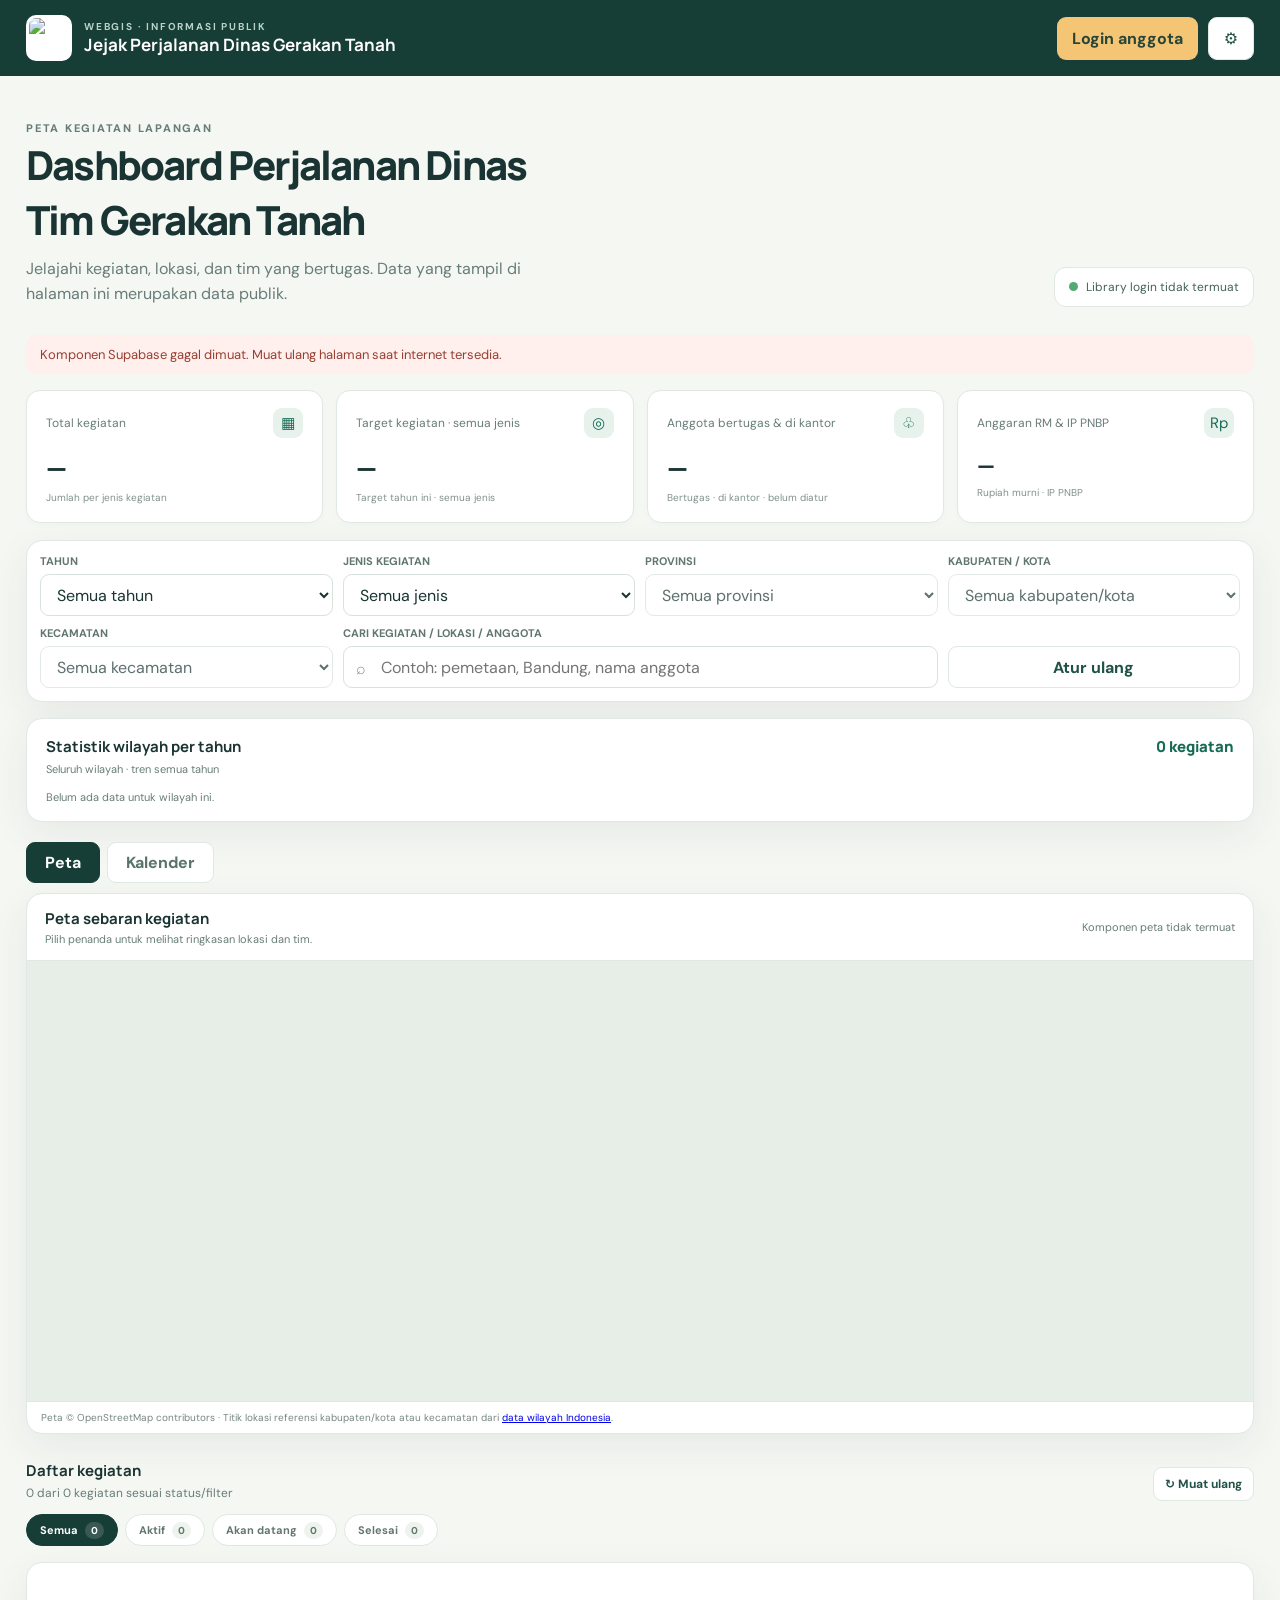
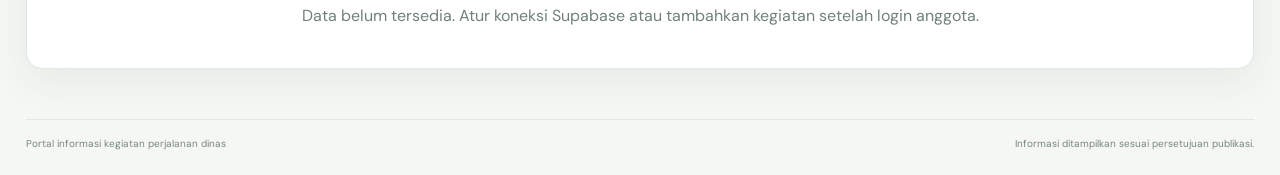
==== index.html @ d6927b09 "Add files via upload" ====
<!doctype html>
<html lang="id">
<head>
<meta charset="utf-8"><meta name="viewport" content="width=device-width,initial-scale=1">
<meta name="description" content="WebGIS publik kegiatan perjalanan dinas.">
<title>Jejak Perjalanan Dinas</title>
<link rel="preconnect" href="https://fonts.googleapis.com"><link rel="preconnect" href="https://fonts.gstatic.com" crossorigin>
<link href="https://fonts.googleapis.com/css2?family=DM+Sans:wght@400;500;600;700&family=Manrope:wght@500;600;700;800&display=swap" rel="stylesheet">
<link rel="stylesheet" href="https://unpkg.com/leaflet@1.9.4/dist/leaflet.css" integrity="sha256-p4NxAoJBhIIN+hmNHrzRCf9tD/miZyoHS5obTRR9BMY=" crossorigin="">
<style>
:root{--ink:#193432;--muted:#687d79;--green:#176b55;--green2:#e7f2ec;--line:#dfe8e2;--paper:#f5f7f3;--white:#fff;--gold:#e6ad54;--shadow:0 12px 38px #1b3b2d12;font-family:"DM Sans",system-ui,sans-serif;color:var(--ink);background:var(--paper)}*{box-sizing:border-box}body{margin:0}button,input,select,textarea{font:inherit}button{cursor:pointer}.wrap{max-width:1280px;margin:auto;padding:0 26px}.top{background:#173d37;color:#fff}.nav{height:76px;display:flex;align-items:center;justify-content:space-between}.brand{display:flex;align-items:center;gap:12px}.brand-mark{height:42px;width:42px;border-radius:13px;background:#d9eddf;display:grid;place-items:center;color:#176b55;font-size:22px}.brand small{display:block;color:#b9d4c6;font-size:10px;letter-spacing:.18em;font-weight:700}.brand strong{font:700 17px Manrope,sans-serif}.nav-actions{display:flex;gap:10px}.btn{border:0;border-radius:9px;padding:10px 15px;font-weight:700;transition:.15s}.btn:focus-visible,input:focus-visible,select:focus-visible,textarea:focus-visible{outline:3px solid #83c9a4;outline-offset:2px}.btn-main{background:var(--green);color:#fff}.btn-main:hover{background:#105740}.nav .btn-main{background:#f4c574;color:#284538}.btn-light{background:#fff;color:#205246;border:1px solid var(--line)}.btn-small{font-size:12px;padding:8px 11px}.hero{padding:34px 0 28px;display:flex;align-items:end;justify-content:space-between;gap:25px}.kicker{color:#278061;font-size:11px;letter-spacing:.16em;font-weight:800;text-transform:uppercase;margin:0 0 9px}.hero h1{font:800 clamp(26px,4vw,40px) Manrope,sans-serif;letter-spacing:-.045em;margin:0}.hero p{color:var(--muted);margin:10px 0 0;max-width:560px;line-height:1.55}.hero-badge{background:#fff;border:1px solid var(--line);border-radius:12px;padding:11px 14px;display:flex;align-items:center;gap:8px;color:#44625a;font-size:12px;white-space:nowrap}.dot{height:9px;width:9px;border-radius:50%;background:#53aa75}.status{padding:11px 14px;background:#eaf3ed;border-radius:9px;color:#395f50;font-size:13px;margin:0 0 16px;display:none}.status.show{display:block}.status.error{background:#fff0ed;color:#983e32}.stats{display:grid;grid-template-columns:repeat(4,1fr);gap:13px;margin-bottom:17px}.stat{background:var(--white);border:1px solid var(--line);border-radius:14px;padding:17px 19px;box-shadow:0 2px 7px #183a2a05}.stat-head{display:flex;align-items:center;justify-content:space-between;color:var(--muted);font-size:12px}.stat-icon{height:30px;width:30px;border-radius:9px;background:var(--green2);display:grid;place-items:center;color:var(--green);font-size:15px}.stat strong{display:block;font:800 27px Manrope,sans-serif;margin-top:11px;letter-spacing:-.04em}.stat .sub{display:block;color:#81918b;font-size:10px;line-height:1.45;margin-top:5px}.stat-budget strong{font-size:clamp(17px,1.8vw,25px);white-space:nowrap}.stat:first-child .sub{max-height:48px;overflow:auto}.panel{background:#fff;border:1px solid var(--line);border-radius:16px;box-shadow:var(--shadow)}.filters{padding:13px;display:grid;grid-template-columns:repeat(4,minmax(0,1fr));gap:10px;align-items:end;margin-bottom:16px}.filters .searchfield{grid-column:span 2}.region-stats{padding:17px 19px;margin:0 0 16px}.region-stats-head{display:flex;justify-content:space-between;align-items:start;gap:12px}.region-stats h2{font:700 15px Manrope,sans-serif;margin:0}.region-stats-head p{font-size:11px;color:var(--muted);margin:5px 0 0}.region-total{font:800 15px Manrope;color:var(--green);white-space:nowrap}.hero-badge .btn{padding:6px 9px;font-size:10px}.target-modal-box{width:min(980px,100%)}.target-grid-head,.target-row{display:grid;grid-template-columns:1.4fr .7fr 1.2fr 1.2fr;gap:9px;align-items:center}.view-tabs{display:flex;gap:7px;margin:20px 0 10px}.view-tab{border:1px solid var(--line);border-radius:9px;background:#fff;color:#58736a;padding:9px 18px;font-weight:700}.view-tab.active{background:#173d37;color:#fff;border-color:#173d37}.calendar-panel{padding:20px;margin-top:0}.calendar-head{display:flex;justify-content:space-between;align-items:center;gap:16px;margin-bottom:16px}.calendar-head h2{margin:0;font:700 20px Manrope,sans-serif}.calendar-head p{margin:5px 0 0;color:var(--muted);font-size:12px}.calendar-controls{display:flex;align-items:center;gap:8px}.calendar-controls strong{min-width:145px;text-align:center;text-transform:capitalize}.calendar-weekdays,.calendar-grid{display:grid;grid-template-columns:repeat(7,minmax(0,1fr))}.calendar-weekdays span{text-align:center;padding:10px 4px;color:var(--muted);font-size:11px;font-weight:800}.calendar-day{min-height:115px;border:1px solid var(--line);padding:7px;background:#fff;overflow:hidden}.calendar-day.outside{background:#f7f9f7;color:#aab5af}.calendar-day.today{box-shadow:inset 0 0 0 2px #77b690}.calendar-day.selected{background:#edf6ef}.calendar-day-button{display:block;border:0;background:transparent;color:inherit;padding:2px 4px;margin:0 0 4px;font-weight:800}.calendar-event{display:block;width:100%;overflow:hidden;text-overflow:ellipsis;white-space:nowrap;border:0;border-radius:5px;text-align:left;padding:4px 6px;margin:3px 0;background:#e8f2eb;color:#205e48;font-size:10px}.calendar-event:hover{background:#d4e8db}.calendar-more{font-size:10px;color:var(--muted);padding:2px 4px}.calendar-day-details{border-top:1px solid var(--line);margin-top:18px;padding-top:14px}.calendar-day-details h3{margin:0 0 10px;font-size:15px}.calendar-detail-item{display:grid;grid-template-columns:1fr auto;gap:6px 15px;padding:11px 0;border-bottom:1px solid var(--line)}.calendar-detail-item p{grid-column:1/-1;margin:0;color:var(--muted);font-size:12px}.calendar-detail-item button{justify-self:start}.calendar-empty{color:var(--muted);font-size:13px}@media(max-width:650px){.avatar-gallery{grid-template-columns:repeat(2,minmax(0,1fr))}.calendar-head{align-items:flex-start;flex-direction:column}.calendar-controls{width:100%;justify-content:space-between;gap:5px}.calendar-controls strong{min-width:0}.calendar-day{min-height:82px;padding:4px}.calendar-event{font-size:9px;padding:3px}.calendar-weekdays span{font-size:10px}.calendar-detail-item{grid-template-columns:1fr}.calendar-detail-item button{grid-column:1}}.welcome-avatar{width:34px;height:34px;display:inline-flex;align-items:center;justify-content:center;border-radius:50%;overflow:hidden;background:#e2efe6;flex:0 0 auto}.welcome-avatar svg{width:100%;height:100%}.avatar-gallery{display:grid;grid-template-columns:repeat(3,minmax(0,1fr));gap:10px;margin-top:8px}.avatar-option{display:flex;align-items:center;gap:9px;text-align:left;padding:8px;border:1px solid var(--line);border-radius:13px;background:#fff;color:var(--ink);font-weight:700;font-size:12px}.avatar-option-art{width:48px;height:48px;display:block;overflow:hidden;border-radius:50%;flex:0 0 auto}.avatar-option-art svg{width:100%;height:100%;display:block}.avatar-option.selected{border:2px solid var(--green);background:var(--green2);box-shadow:0 0 0 2px #176b5520}.avatar{overflow:hidden}.avatar svg{width:100%;height:100%;display:block}.assignment-order-list{display:grid;gap:7px}.assignment-order-row{display:grid;grid-template-columns:1fr 100px;align-items:center;gap:10px;padding:8px 10px;border:1px solid var(--line);border-radius:9px;font-size:13px}.assignment-order-row b{color:var(--green)}.target-grid-head{display:grid;grid-column:1/-1;font-size:10px;color:var(--muted);font-weight:800}.target-type-rows{grid-column:1/-1;display:grid;gap:8px}.target-row strong{font-size:11px}.target-row input{min-width:0}.target-row .input{padding:8px}.target-row{display:grid;padding:7px 0;border-bottom:1px solid #edf1ed}.year-chart{display:grid;grid-template-columns:repeat(auto-fit,minmax(145px,1fr));gap:9px;margin-top:14px}.year-item{border:1px solid var(--line);border-radius:10px;padding:10px}.year-item-top{display:flex;justify-content:space-between;font-size:11px}.year-bar{height:6px;border-radius:9px;background:#e8eee9;margin-top:8px;overflow:hidden}.year-bar span{display:block;height:100%;background:var(--green);border-radius:9px}.muted{color:var(--muted);font-size:11px}.field{display:grid;gap:6px}.field label,.form label{font-size:11px;color:#627670;font-weight:700}.control{height:42px;width:100%;border:1px solid #d8e2dc;border-radius:9px;background:white;padding:0 12px;color:var(--ink)}.searchwrap{position:relative}.searchwrap input{padding-left:37px}.searchicon{position:absolute;left:13px;top:12px;color:#81928c}.reset{height:42px}.map-panel{overflow:hidden}.map-head{padding:14px 18px;display:flex;align-items:center;justify-content:space-between;gap:10px;border-bottom:1px solid var(--line)}.map-head h2,.list-head h2{font:700 15px Manrope,sans-serif;margin:0}.map-head p{color:var(--muted);font-size:11px;margin:3px 0 0}.map-key{font-size:11px;color:var(--muted)}#map{height:440px;background:#e7eee8}.map-foot{padding:9px 14px;color:#778781;font-size:10px;border-top:1px solid var(--line)}.content{padding:26px 0 50px}.list-head{display:flex;align-items:end;justify-content:space-between;gap:10px;margin-bottom:13px}.list-head p{margin:4px 0 0;color:var(--muted);font-size:12px}.cards{display:grid;grid-template-columns:repeat(3,1fr);gap:13px}.card{padding:17px;border:1px solid var(--line);border-radius:14px;background:#fff;transition:box-shadow .15s,transform .15s}.card:hover{box-shadow:var(--shadow);transform:translateY(-2px)}.card-top{display:flex;align-items:center;justify-content:space-between;gap:10px}.badge{background:#e7f2ec;color:#21664e;border-radius:99px;padding:5px 9px;font-size:10px;font-weight:800}.date{font-size:10px;color:#778781}.card h3{font:700 16px Manrope,sans-serif;margin:12px 0 5px}.loc{color:#536b64;font-size:12px}.summary{font-size:12px;line-height:1.55;color:#687b76;margin:11px 0 14px;display:-webkit-box;-webkit-line-clamp:3;-webkit-box-orient:vertical;overflow:hidden}.team{border-top:1px solid #edf1ed;padding-top:11px;display:flex;gap:9px;align-items:start}.avatars{display:flex;padding-left:3px}.avatar{height:32px;width:32px;border-radius:50%;display:grid;place-items:center;background:#dcece2;color:#27664f;font-size:15px;font-weight:800;border:2px solid white;margin-left:-4px}.team-copy{font-size:10px;color:#687c76;line-height:1.5}.team-copy strong{display:block;color:#35574b;font-size:10px;margin-bottom:1px}.card-actions{display:flex;gap:7px;margin-top:12px}.link-btn{border:0;background:transparent;color:var(--green);padding:4px 0;font-size:11px;font-weight:800}.link-btn.danger{color:#a1463a}.empty{grid-column:1/-1;text-align:center;padding:42px;color:#71817a}.loading{color:#71817a;padding:28px}.footer{border-top:1px solid var(--line);color:#788781;font-size:10px;padding:17px 0 25px;display:flex;justify-content:space-between;gap:15px}.modal-backdrop{position:fixed;inset:0;background:#10272288;z-index:2000;display:none;align-items:center;justify-content:center;padding:18px}.modal-backdrop.open{display:flex}.modal{background:#fff;width:min(680px,100%);max-height:92vh;overflow:auto;border-radius:16px;padding:22px;box-shadow:0 25px 90px #00150e55}.modal-head{display:flex;justify-content:space-between;align-items:start;gap:12px;margin-bottom:17px}.modal h2{font:800 21px Manrope;margin:0}.modal p{color:var(--muted);font-size:12px;line-height:1.5}.xbtn{border:0;background:#eff4ef;border-radius:8px;height:34px;width:34px;font-size:18px;color:#466157}.form{display:grid;grid-template-columns:1fr 1fr;gap:12px}.form label{display:grid;gap:6px}.form .wide{grid-column:1/-1}.input{width:100%;padding:10px 11px;border:1px solid #d8e2dc;border-radius:8px;background:#fff;color:var(--ink)}textarea.input{resize:vertical}.form-actions{grid-column:1/-1;display:flex;gap:9px;justify-content:flex-end;padding-top:5px}.config-note{padding:11px 12px;background:#f3f7f2;border-radius:9px;color:#536d63;font-size:11px;line-height:1.5}.config-note strong{color:#224b3e}.auth-box{background:#f4f8f4;border:1px solid var(--line);border-radius:12px;padding:14px;margin-top:13px}.auth-box h3{font:700 14px Manrope;margin:0 0 11px}.hidden{display:none!important}.toast{position:fixed;right:20px;bottom:20px;z-index:3000;background:#173d37;color:#fff;padding:13px 16px;border-radius:10px;box-shadow:var(--shadow);font-size:12px;max-width:min(380px,calc(100vw - 40px));display:none}.toast.show{display:block}.leaflet-popup-content{font-family:"DM Sans",sans-serif;line-height:1.45}.leaflet-container a{color:#176b55}
.brand-logo{height:46px;width:46px;border-radius:10px;background:#fff;object-fit:contain;padding:3px}.welcome-area{font-size:12px;color:#e2eee7}.welcome-area strong{color:#fff}.auth-tabs{display:flex;gap:4px;background:#eff4ef;padding:4px;border-radius:10px;margin-top:15px}.auth-tab{flex:1;border:0;border-radius:7px;padding:9px;background:transparent;color:#667b73;font-weight:700}.auth-tab.active{background:#fff;color:#176b55;box-shadow:0 1px 5px #1b3b2d18}.phase-tabs{display:flex;gap:7px;overflow:auto;margin:0 0 14px;padding-bottom:2px}.phase-tab{white-space:nowrap;border:1px solid var(--line);border-radius:99px;background:#fff;color:#63766f;padding:8px 13px;font-size:11px;font-weight:700}.phase-tab span{margin-left:4px;background:#eef3ee;border-radius:99px;padding:2px 6px;font-size:10px}.phase-tab.active{background:#173d37;color:#fff;border-color:#173d37}.phase-tab.active span{background:#ffffff25;color:#fff}.phase-badge{display:inline-block;border-radius:99px;padding:4px 8px;font-size:9px;font-weight:800}.phase-active{background:#e4f3e8;color:#226a45}.phase-upcoming{background:#fff3d8;color:#90641a}.phase-completed{background:#edf0ef;color:#66716c}@media(max-width:850px){.stats{grid-template-columns:repeat(2,1fr)}.cards{grid-template-columns:repeat(2,1fr)}.filters{grid-template-columns:repeat(2,minmax(0,1fr))}.filters .searchfield{grid-column:1/-1}.filters .reset{grid-column:1/-1}.hero{align-items:start;flex-direction:column}.hero-badge{display:flex;white-space:normal}}
.view-tabs{display:flex;gap:7px;margin:20px 0 10px}.view-tab{border:1px solid var(--line);border-radius:9px;background:#fff;color:#58736a;padding:9px 18px;font-weight:700}.view-tab.active{background:#173d37;color:#fff;border-color:#173d37}.calendar-panel{padding:20px;margin-top:0}.calendar-head{display:flex;justify-content:space-between;align-items:center;gap:16px;margin-bottom:16px}.calendar-head h2{margin:0;font:700 20px Manrope,sans-serif}.calendar-head p{margin:5px 0 0;color:var(--muted);font-size:12px}.calendar-controls{display:flex;align-items:center;gap:8px}.calendar-controls strong{min-width:145px;text-align:center;text-transform:capitalize}.calendar-weekdays,.calendar-grid{display:grid;grid-template-columns:repeat(7,minmax(0,1fr))}.calendar-weekdays span{text-align:center;padding:10px 4px;color:var(--muted);font-size:11px;font-weight:800}.calendar-day{min-height:115px;border:1px solid var(--line);padding:7px;background:#fff;overflow:hidden}.calendar-day.outside{background:#f7f9f7;color:#aab5af}.calendar-day.today{box-shadow:inset 0 0 0 2px #77b690}.calendar-day.selected{background:#edf6ef}.calendar-day-button{display:block;border:0;background:transparent;color:inherit;padding:2px 4px;margin:0 0 4px;font-weight:800}.calendar-event{display:block;width:100%;overflow:hidden;text-overflow:ellipsis;white-space:nowrap;border:0;border-radius:5px;text-align:left;padding:4px 6px;margin:3px 0;background:#e8f2eb;color:#205e48;font-size:10px}.calendar-event:hover{background:#d4e8db}.calendar-more{font-size:10px;color:var(--muted);padding:2px 4px}.calendar-day-details{border-top:1px solid var(--line);margin-top:18px;padding-top:14px}.calendar-day-details h3{margin:0 0 10px;font-size:15px}.calendar-detail-item{display:grid;grid-template-columns:1fr auto;gap:6px 15px;padding:11px 0;border-bottom:1px solid var(--line)}.calendar-detail-item p{grid-column:1/-1;margin:0;color:var(--muted);font-size:12px}.calendar-detail-item button{justify-self:start}.calendar-empty{color:var(--muted);font-size:13px}@media(max-width:650px){.avatar-gallery{grid-template-columns:repeat(2,minmax(0,1fr))}.calendar-head{align-items:flex-start;flex-direction:column}.calendar-controls{width:100%;justify-content:space-between;gap:5px}.calendar-controls strong{min-width:0}.calendar-day{min-height:82px;padding:4px}.calendar-event{font-size:9px;padding:3px}.calendar-weekdays span{font-size:10px}.calendar-detail-item{grid-template-columns:1fr}.calendar-detail-item button{grid-column:1}}.welcome-avatar{width:34px;height:34px;display:inline-flex;align-items:center;justify-content:center;border-radius:50%;overflow:hidden;background:#e2efe6;flex:0 0 auto}.welcome-avatar svg{width:100%;height:100%}.avatar-gallery{display:grid;grid-template-columns:repeat(3,minmax(0,1fr));gap:10px;margin-top:8px}.avatar-option{display:flex;align-items:center;gap:9px;text-align:left;padding:8px;border:1px solid var(--line);border-radius:13px;background:#fff;color:var(--ink);font-weight:700;font-size:12px}.avatar-option-art{width:48px;height:48px;display:block;overflow:hidden;border-radius:50%;flex:0 0 auto}.avatar-option-art svg{width:100%;height:100%;display:block}.avatar-option.selected{border:2px solid var(--green);background:var(--green2);box-shadow:0 0 0 2px #176b5520}.avatar{overflow:hidden}.avatar svg{width:100%;height:100%;display:block}.assignment-order-list{display:grid;gap:7px}.assignment-order-row{display:grid;grid-template-columns:1fr 100px;align-items:center;gap:10px;padding:8px 10px;border:1px solid var(--line);border-radius:9px;font-size:13px}.assignment-order-row b{color:var(--green)}@media(max-width:560px){.target-grid-head,.target-row{grid-template-columns:1.1fr .7fr 1fr 1fr;gap:5px}.view-tabs{display:flex;gap:7px;margin:20px 0 10px}.view-tab{border:1px solid var(--line);border-radius:9px;background:#fff;color:#58736a;padding:9px 18px;font-weight:700}.view-tab.active{background:#173d37;color:#fff;border-color:#173d37}.calendar-panel{padding:20px;margin-top:0}.calendar-head{display:flex;justify-content:space-between;align-items:center;gap:16px;margin-bottom:16px}.calendar-head h2{margin:0;font:700 20px Manrope,sans-serif}.calendar-head p{margin:5px 0 0;color:var(--muted);font-size:12px}.calendar-controls{display:flex;align-items:center;gap:8px}.calendar-controls strong{min-width:145px;text-align:center;text-transform:capitalize}.calendar-weekdays,.calendar-grid{display:grid;grid-template-columns:repeat(7,minmax(0,1fr))}.calendar-weekdays span{text-align:center;padding:10px 4px;color:var(--muted);font-size:11px;font-weight:800}.calendar-day{min-height:115px;border:1px solid var(--line);padding:7px;background:#fff;overflow:hidden}.calendar-day.outside{background:#f7f9f7;color:#aab5af}.calendar-day.today{box-shadow:inset 0 0 0 2px #77b690}.calendar-day.selected{background:#edf6ef}.calendar-day-button{display:block;border:0;background:transparent;color:inherit;padding:2px 4px;margin:0 0 4px;font-weight:800}.calendar-event{display:block;width:100%;overflow:hidden;text-overflow:ellipsis;white-space:nowrap;border:0;border-radius:5px;text-align:left;padding:4px 6px;margin:3px 0;background:#e8f2eb;color:#205e48;font-size:10px}.calendar-event:hover{background:#d4e8db}.calendar-more{font-size:10px;color:var(--muted);padding:2px 4px}.calendar-day-details{border-top:1px solid var(--line);margin-top:18px;padding-top:14px}.calendar-day-details h3{margin:0 0 10px;font-size:15px}.calendar-detail-item{display:grid;grid-template-columns:1fr auto;gap:6px 15px;padding:11px 0;border-bottom:1px solid var(--line)}.calendar-detail-item p{grid-column:1/-1;margin:0;color:var(--muted);font-size:12px}.calendar-detail-item button{justify-self:start}.calendar-empty{color:var(--muted);font-size:13px}@media(max-width:650px){.avatar-gallery{grid-template-columns:repeat(2,minmax(0,1fr))}.calendar-head{align-items:flex-start;flex-direction:column}.calendar-controls{width:100%;justify-content:space-between;gap:5px}.calendar-controls strong{min-width:0}.calendar-day{min-height:82px;padding:4px}.calendar-event{font-size:9px;padding:3px}.calendar-weekdays span{font-size:10px}.calendar-detail-item{grid-template-columns:1fr}.calendar-detail-item button{grid-column:1}}.welcome-avatar{width:34px;height:34px;display:inline-flex;align-items:center;justify-content:center;border-radius:50%;overflow:hidden;background:#e2efe6;flex:0 0 auto}.welcome-avatar svg{width:100%;height:100%}.avatar-gallery{display:grid;grid-template-columns:repeat(3,minmax(0,1fr));gap:10px;margin-top:8px}.avatar-option{display:flex;align-items:center;gap:9px;text-align:left;padding:8px;border:1px solid var(--line);border-radius:13px;background:#fff;color:var(--ink);font-weight:700;font-size:12px}.avatar-option-art{width:48px;height:48px;display:block;overflow:hidden;border-radius:50%;flex:0 0 auto}.avatar-option-art svg{width:100%;height:100%;display:block}.avatar-option.selected{border:2px solid var(--green);background:var(--green2);box-shadow:0 0 0 2px #176b5520}.avatar{overflow:hidden}.avatar svg{width:100%;height:100%;display:block}.assignment-order-list{display:grid;gap:7px}.assignment-order-row{display:grid;grid-template-columns:1fr 100px;align-items:center;gap:10px;padding:8px 10px;border:1px solid var(--line);border-radius:9px;font-size:13px}.assignment-order-row b{color:var(--green)}.target-grid-head{font-size:8px}.target-row strong{font-size:9px}.target-row .input{font-size:10px;padding:7px 5px}.nav{min-height:66px;height:auto;flex-wrap:wrap;padding:10px 0;gap:8px}.nav-actions{flex-wrap:wrap;align-items:center}.welcome-area{display:inline-block!important}.wrap{padding:0 15px}.nav{height:66px}.brand strong{font-size:14px}.brand-mark{height:36px;width:36px}.nav .btn{padding:9px 11px;font-size:11px}.hero{padding:26px 0 20px}.stats{gap:8px}.stat{padding:13px}.stat strong{font-size:23px}.filters{gap:8px;padding:10px}.control{font-size:12px}.map-head{align-items:start}.map-head .map-key{display:none}#map{height:360px}.cards{grid-template-columns:1fr}.content{padding-top:22px}.form{grid-template-columns:1fr}.form .wide{grid-column:auto}.form-actions{grid-column:auto}.footer{display:block;line-height:1.7}}
</style>
</head>
<body>
<header class="top"><div class="wrap nav"><div class="brand"><img class="brand-logo" src="https://esdm.go.id/themes/v2/img/logo-esdm.jpg?v=3" alt="Logo Kementerian ESDM"><div><small>WEBGIS · INFORMASI PUBLIK</small><strong>Jejak Perjalanan Dinas Gerakan Tanah</strong></div></div><div class="nav-actions"><span id="welcome-area" class="welcome-area hidden"><span id="welcome-avatar" class="welcome-avatar">🧭</span>Selamat datang, <strong id="welcome-name"></strong></span><button id="profile-top" class="btn btn-light btn-small hidden" type="button">Profil saya</button><button class="btn btn-main" id="login-toggle">Login anggota</button><button class="btn btn-light hidden" id="logout-top">Keluar</button><button class="btn btn-light" id="settings-toggle" aria-label="Pengaturan Supabase" title="Pengaturan Supabase">⚙</button></div></div></header>
<main class="wrap">
<section class="hero"><div><p class="kicker">PETA KEGIATAN LAPANGAN</p><h1>Dashboard Perjalanan Dinas<br>Tim Gerakan Tanah</h1><p>Jelajahi kegiatan, lokasi, dan tim yang bertugas. Data yang tampil di halaman ini merupakan data publik.</p></div><div class="hero-badge"><span class="dot"></span><span id="connection-label">Menghubungkan ke Supabase</span></div></section>
<div id="status" class="status" role="status"></div>
<section class="stats" aria-label="Ringkasan statistik">
<article class="stat"><div class="stat-head"><span>Total kegiatan</span><span class="stat-icon">▦</span></div><strong id="stat-total">—</strong><span class="sub" id="stat-total-sub">Jumlah per jenis kegiatan</span></article>
<article class="stat"><div class="stat-head"><span>Target kegiatan · semua jenis</span><span class="stat-icon">◎</span></div><strong id="stat-target">—</strong><span class="sub" id="stat-target-sub">Target tahun ini · semua jenis</span></article>
<article class="stat"><div class="stat-head"><span>Anggota bertugas &amp; di kantor</span><span class="stat-icon">♧</span></div><strong id="stat-members">—</strong><span class="sub" id="stat-members-sub">Bertugas · di kantor · belum diatur</span></article>
<article class="stat stat-budget"><div class="stat-head"><span>Anggaran RM &amp; IP PNBP</span><span class="stat-icon">Rp</span></div><strong id="stat-budget-total">—</strong><span class="sub" id="stat-budget-sub">Rupiah murni · IP PNBP</span></article>
</section>
<section class="panel filters" aria-label="Filter kegiatan">
<div class="field"><label for="filter-year">TAHUN</label><select id="filter-year" class="control"><option value="">Semua tahun</option></select></div>
<div class="field"><label for="filter-type">JENIS KEGIATAN</label><select id="filter-type" class="control"><option value="">Semua jenis</option><option value="pemetaan">Pemetaan</option><option value="tanggap_darurat">Tanggap Darurat</option><option value="pasca_bencana">Pasca Bencana</option><option value="lews">LEWS</option><option value="penyelidikan">Penyelidikan</option><option value="khusus">Khusus</option></select></div>
<div class="field"><label for="filter-province">PROVINSI</label><select id="filter-province" class="control"><option value="">Semua provinsi</option></select></div>
<div class="field"><label for="filter-regency">KABUPATEN / KOTA</label><select id="filter-regency" class="control" disabled><option value="">Semua kabupaten/kota</option></select></div>
<div class="field"><label for="filter-district">KECAMATAN</label><select id="filter-district" class="control" disabled><option value="">Semua kecamatan</option></select></div>
<div class="field searchfield"><label for="filter-search">CARI KEGIATAN / LOKASI / ANGGOTA</label><div class="searchwrap"><span class="searchicon">⌕</span><input id="filter-search" class="control" type="search" placeholder="Contoh: pemetaan, Bandung, nama anggota"></div></div>
<button id="reset-filters" class="btn btn-light reset">Atur ulang</button>
</section>
<section class="panel region-stats"><div class="region-stats-head"><div><h2>Statistik wilayah per tahun</h2><p id="region-stat-title">Seluruh wilayah · semua tahun</p></div><span id="region-stat-total" class="region-total">0 kegiatan</span></div><div id="region-year-chart" class="year-chart"><span class="muted">Pilih wilayah untuk melihat tren tahunan.</span></div></section>
<div class="view-tabs" role="tablist" aria-label="Tampilan kegiatan"><button type="button" class="view-tab active" id="view-map-tab" role="tab" aria-selected="true">Peta</button><button type="button" class="view-tab" id="view-calendar-tab" role="tab" aria-selected="false">Kalender</button></div><section class="panel map-panel" id="map-panel"><div class="map-head"><div><h2>Peta sebaran kegiatan</h2><p>Pilih penanda untuk melihat ringkasan lokasi dan tim.</p></div><span id="map-count" class="map-key">Menunggu data</span></div><div id="map" aria-label="Peta interaktif kegiatan perjalanan dinas"></div><div class="map-foot">Peta © OpenStreetMap contributors · Titik lokasi referensi kabupaten/kota atau kecamatan dari <a href="https://github.com/emsifa/api-wilayah-indonesia" target="_blank" rel="noreferrer">data wilayah Indonesia</a>.</div></section><section class="panel calendar-panel hidden" id="calendar-panel" aria-label="Kalender kegiatan"><div class="calendar-head"><div><h2>Kalender perjalanan dinas</h2><p>Kegiatan ditampilkan pada setiap tanggal dalam rentang perjalanannya.</p></div><div class="calendar-controls"><button class="btn btn-light btn-small" id="calendar-prev" type="button" aria-label="Bulan sebelumnya">‹</button><strong id="calendar-month-title"></strong><button class="btn btn-light btn-small" id="calendar-next" type="button" aria-label="Bulan berikutnya">›</button><button class="btn btn-light btn-small" id="calendar-today" type="button">Hari ini</button></div></div><div class="calendar-weekdays"><span>Sen</span><span>Sel</span><span>Rab</span><span>Kam</span><span>Jum</span><span>Sab</span><span>Min</span></div><div id="calendar-grid" class="calendar-grid"></div><div id="calendar-day-details" class="calendar-day-details"><p class="muted">Pilih tanggal untuk melihat kegiatan.</p></div></section>
<section class="content"><div class="list-head"><div><h2>Daftar kegiatan</h2><p id="list-summary">Memuat rekapan kegiatan…</p></div><div class="nav-actions"><div id="member-actions" class="hidden"><button id="target-top" class="btn btn-light btn-small" type="button">Atur target &amp; anggaran</button><button id="new-activity-top" class="btn btn-main btn-small" type="button">＋ Tambah kegiatan</button></div><button id="refresh" class="btn btn-light btn-small">↻ Muat ulang</button></div></div><div class="phase-tabs" role="tablist" aria-label="Status perjadin"><button class="phase-tab active" data-phase="all">Semua <span id="count-all">0</span></button><button class="phase-tab" data-phase="active">Aktif <span id="count-active">0</span></button><button class="phase-tab" data-phase="upcoming">Akan datang <span id="count-upcoming">0</span></button><button class="phase-tab" data-phase="completed">Selesai <span id="count-completed">0</span></button></div><div id="activity-list" class="cards"><div class="loading">Sedang memuat data dari Supabase…</div></div></section>
<footer class="footer"><span>Portal informasi kegiatan perjalanan dinas</span><span>Informasi ditampilkan sesuai persetujuan publikasi.</span></footer>
</main>
<div id="settings-modal" class="modal-backdrop" role="dialog" aria-modal="true" aria-labelledby="settings-title"><div class="modal"><div class="modal-head"><div><p class="kicker">KONEKSI DATA</p><h2 id="settings-title">Hubungkan Supabase</h2><p>Masukkan URL proyek dan publishable/anon key. Jangan pernah gunakan service_role atau secret key di browser.</p></div><button class="xbtn" data-close="settings-modal" aria-label="Tutup">×</button></div><div class="config-note"><strong>Key yang benar:</strong> publishable key (atau anon key proyek lama). Key ini memang terlihat di halaman publik; izin baca/tulis tetap ditentukan oleh kebijakan RLS di database.</div><form id="settings-form" class="form" style="margin-top:14px"><label class="wide">Project URL<input class="input" name="url" type="url" placeholder="https://abcdefgh.supabase.co" required></label><label class="wide">Publishable / anon key<textarea class="input" name="key" rows="3" placeholder="sb_publishable_… atau anon JWT" required></textarea></label><div class="form-actions"><button type="button" class="btn btn-light" id="clear-settings">Hapus pengaturan tersimpan</button><button class="btn btn-main">Simpan dan hubungkan</button></div></form></div></div>
<div id="login-modal" class="modal-backdrop" role="dialog" aria-modal="true" aria-labelledby="login-title"><div class="modal"><div class="modal-head"><div><p class="kicker">AREA ANGGOTA</p><h2 id="login-title">Login anggota tim</h2><p>Masuk dengan email dan kata sandi. Akun yang dibuat di sini langsung menjadi anggota aktif dan dapat mengelola kegiatan.</p></div><button class="xbtn" data-close="login-modal" aria-label="Tutup">×</button></div><div id="login-message" class="config-note">Hubungkan Supabase untuk mulai.</div><div id="login-form" style="margin-top:14px"><div class="auth-tabs" role="tablist"><button type="button" class="auth-tab active" data-auth-mode="login">Masuk</button><button type="button" class="auth-tab" data-auth-mode="signup">Buat akun</button></div><div class="form"><label id="display-name-wrap" class="wide">Nama anggota yang tampil di peta<input id="auth-display-name" class="input" type="text" maxlength="120" autocomplete="name" placeholder="Nama lengkap / nama tampilan" required></label><label class="wide">Email untuk login (bisa memakai Gmail)<input id="auth-email" class="input" type="email" autocomplete="username" placeholder="nama@email.com" required></label><label id="position-wrap" class="wide hidden">Posisi / Jabatan<input id="auth-position" class="input" type="text" maxlength="120" autocomplete="organization-title" placeholder="Contoh: Surveyor pemetaan" required></label><label id="phone-wrap" class="wide hidden">Nomor telepon (opsional)<input id="auth-phone" class="input" type="tel" maxlength="32" autocomplete="tel" inputmode="tel" placeholder="Contoh: 0812 3456 7890"></label><label id="google-email-wrap" class="wide hidden">Email Google / Gmail untuk kontak (opsional)<input id="auth-google-email" class="input" type="email" maxlength="254" autocomplete="email" placeholder="Isi jika berbeda dari email login"></label><label class="wide">Kata sandi<input id="auth-password" class="input" type="password" autocomplete="current-password" minlength="8" placeholder="Minimal 8 karakter" required></label><div class="form-actions"><button id="email-login" type="button" class="btn btn-main">Masuk</button><button id="email-signup" type="button" class="btn btn-main hidden">Buat akun</button></div></div><p id="signup-hint" style="font-size:11px;color:#75847e">Masuk dengan akun yang sudah terdaftar. Akun baru langsung menjadi anggota aktif.</p><button id="forgot-password" type="button" class="link-btn">Lupa kata sandi?</button></div></div></div>
<div id="activity-modal" class="modal-backdrop" role="dialog" aria-modal="true" aria-labelledby="activity-form-title"><div class="modal"><div class="modal-head"><div><p class="kicker">AREA ANGGOTA</p><h2>Formulir kegiatan</h2><p>Isi informasi kegiatan dan pilih anggota yang bertugas.</p></div><button class="xbtn" data-close="activity-modal" aria-label="Tutup">×</button></div><form id="activity-form" class="form auth-box hidden"><input name="id" type="hidden"><h3 class="wide" id="activity-form-title">Tambah kegiatan</h3><label>Judul kegiatan<input name="title" class="input" maxlength="160" required></label><label>Jenis<select name="activity_type" class="input" required><option value="pemetaan">Pemetaan</option><option value="tanggap_darurat">Tanggap Darurat</option><option value="pasca_bencana">Pasca Bencana</option><option value="lews">LEWS</option><option value="penyelidikan">Penyelidikan</option><option value="khusus">Khusus</option></select></label><label>Provinsi<select id="activity-province" class="input" required><option value="">Pilih provinsi</option></select></label><label>Kabupaten / kota<select id="activity-regency" class="input" required disabled><option value="">Pilih provinsi dahulu</option></select></label><label class="wide">Kecamatan (opsional)<select id="activity-district" class="input" disabled><option value="">Seluruh kabupaten/kota</option></select><small id="region-help">Pilih kecamatan bila diperlukan; pin peta mengikuti titik referensi wilayah terpilih.</small></label><label>Tanggal mulai<input name="start_date" class="input" type="date" required></label><label>Tanggal selesai<input name="end_date" class="input" type="date" required></label><label class="wide">Detail / ringkasan kegiatan (opsional)<textarea name="summary" class="input" rows="3" maxlength="2000" placeholder="Boleh dikosongkan"></textarea></label><label class="wide">Tautan lampiran (opsional)<input name="attachment_url" class="input" type="url" maxlength="2048" placeholder="https://..."><small>Gunakan tautan yang memang boleh dilihat publik. Jangan menautkan dokumen internal atau data pribadi.</small></label><label class="wide">Anggota tim<select id="member-select" name="member_ids" class="input" multiple size="5"></select><small>Pilih satu atau beberapa nama. Tekan Ctrl (Windows) atau Command (Mac) saat memilih.</small></label><label class="wide">Ketua tim (Katim) — ditampilkan paling atas<select id="lead-member-select" class="input"><option value="">Belum ditentukan</option></select></label><div class="wide"><strong>Urutan anggota lainnya</strong><small style="display:block;margin:5px 0 8px">Pilih nomor urut untuk menentukan posisi anggota pada daftar publik. Katim selalu berada paling atas.</small><div id="assignment-order-list" class="assignment-order-list"><span class="muted">Pilih anggota tim untuk mengatur urutan.</span></div></div><div class="form-actions"><button class="btn btn-light" type="button" id="cancel-activity">Batal</button><button class="btn btn-main">Simpan kegiatan</button></div></form></div></div><div id="profile-modal" class="modal-backdrop" role="dialog" aria-modal="true" aria-labelledby="profile-title"><div class="modal"><div class="modal-head"><div><p class="kicker">AKUN ANGGOTA</p><h2 id="profile-title">Edit profil</h2><p>Nama dan jabatan muncul pada informasi publik; kontak dan status kantor disimpan privat. Status bertugas dihitung dari tanggal penugasan kegiatan.</p></div><button class="xbtn" data-close="profile-modal" aria-label="Tutup">×</button></div><form id="profile-form" class="form"><label class="wide">Email login<input name="login_email" class="input" type="email" maxlength="254" autocomplete="email" required><small>Perubahan email dapat memerlukan konfirmasi lewat email dari Supabase.</small></label><div class="wide"><span class="field-label">Pilih avatar</span><div id="avatar-choice-list" class="avatar-gallery" role="group" aria-label="Pilih ilustrasi avatar anggota"></div><input type="hidden" name="avatar_id" value="explorer"></div><label class="wide">Nama tampilan<input name="display_name" class="input" maxlength="120" required></label><label class="wide">Posisi / jabatan<input name="position" class="input" maxlength="120"></label><label>Nomor telepon<input name="phone" class="input" type="tel" maxlength="32"></label><label>Email kontak<input name="google_email" class="input" type="email" maxlength="254"></label><label class="wide">Status jika tidak sedang ada penugasan<select name="work_status" class="input"><option value="kantor">Sedang di kantor</option><option value="belum_diatur">Belum diatur</option></select><small>Status bertugas diambil otomatis dari kegiatan yang tanggalnya sedang berlangsung.</small></label><div class="form-actions"><button type="button" class="btn btn-light" data-close="profile-modal">Batal</button><button class="btn btn-main">Simpan profil</button></div></form></div></div><div id="target-modal" class="modal-backdrop" role="dialog" aria-modal="true" aria-labelledby="target-title"><div class="modal target-modal-box"><div class="modal-head"><div><p class="kicker">PERENCANAAN TAHUNAN</p><h2 id="target-title">Target &amp; anggaran per jenis</h2><p>Isi target jumlah kegiatan dan alokasi anggaran RM/IP PNBP untuk setiap jenis kegiatan.</p></div><button class="xbtn" data-close="target-modal" aria-label="Tutup">×</button></div><form id="target-form" class="form"><label class="wide">Tahun perencanaan<input name="year" class="input" type="number" min="2000" max="2200" required></label><div class="target-grid-head"><span>Jenis kegiatan</span><span>Target</span><span>Rupiah Murni (Rp)</span><span>IP PNBP (Rp)</span></div><div id="target-type-rows" class="target-type-rows"></div><div class="form-actions"><button type="button" class="btn btn-light" data-close="target-modal">Batal</button><button class="btn btn-main">Simpan target &amp; anggaran</button></div></form></div></div><div id="detail-modal" class="modal-backdrop" role="dialog" aria-modal="true" aria-labelledby="detail-title"><div class="modal"><div class="modal-head"><div><p class="kicker">DETAIL KEGIATAN</p><h2 id="detail-title"></h2></div><button class="xbtn" data-close="detail-modal" aria-label="Tutup">×</button></div><div id="detail-body"></div></div></div>
<div id="recovery-modal" class="modal-backdrop" role="dialog" aria-modal="true" aria-labelledby="recovery-title"><div class="modal"><div class="modal-head"><div><p class="kicker">PEMULIHAN AKUN</p><h2 id="recovery-title">Buat kata sandi baru</h2><p>Masukkan kata sandi baru minimal 8 karakter.</p></div><button class="xbtn" data-close="recovery-modal" aria-label="Tutup">×</button></div><form id="recovery-form" class="form"><label class="wide">Kata sandi baru<input id="recovery-password" class="input" type="password" minlength="8" autocomplete="new-password" required></label><label class="wide">Ulangi kata sandi<input id="recovery-confirm" class="input" type="password" minlength="8" autocomplete="new-password" required></label><div class="form-actions"><button class="btn btn-main">Simpan kata sandi</button></div></form></div></div><div id="toast" class="toast" role="status"></div>
<script src="https://unpkg.com/leaflet@1.9.4/dist/leaflet.js" integrity="sha256-20nQCchB9co0qIjJZRGuk2/Z9VM+kNiyxNV1lvTlZBo=" crossorigin=""></script>
<script src="./config.js"></script>
<script src="https://cdn.jsdelivr.net/npm/@supabase/supabase-js@2"></script>
<script>
(function(){
"use strict";
const $=s=>document.querySelector(s), esc=s=>String(s??"").replace(/[&<>"']/g,c=>({"&":"&amp;","<":"&lt;",">":"&gt;",'"':"&quot;","'":"&#39;"}[c]));
const label={pemetaan:"Pemetaan",tanggap_darurat:"Tanggap Darurat",pasca_bencana:"Pasca Bencana",lews:"LEWS",penyelidikan:"Penyelidikan",khusus:"Khusus"};
const state={client:null,session:null,isMember:false,rows:[],members:[],targets:[],presence:{},profile:null,regions:[],regionCache:{},phase:"all",authMode:"login",markers:null,map:null,connecting:false,view:"map",calendarMonth:new Date(new Date().getFullYear(),new Date().getMonth(),1),calendarSelected:null};
function toast(msg){const el=$("#toast");el.textContent=msg;el.classList.add("show");clearTimeout(toast.timer);toast.timer=setTimeout(()=>el.classList.remove("show"),4500)}
function status(msg,error=false){const el=$("#status");el.textContent=msg;el.classList.toggle("show",!!msg);el.classList.toggle("error",!!error)}
function modal(id,open=true){$("#"+id).classList.toggle("open",open)}
document.querySelectorAll("[data-close]").forEach(b=>b.addEventListener("click",()=>modal(b.dataset.close,false)));
document.querySelectorAll(".modal-backdrop").forEach(m=>m.addEventListener("click",e=>{if(e.target===m)modal(m.id,false)}));
document.addEventListener("keydown",e=>{if(e.key==="Escape")document.querySelectorAll(".modal-backdrop.open").forEach(m=>modal(m.id,false))});
$("#settings-toggle").addEventListener("click",()=>{const c=readConfig();$("#settings-form").elements.url.value=c.url||"";$("#settings-form").elements.key.value=c.key||"";modal("settings-modal")});
$("#login-toggle").addEventListener("click",()=>{setAuthMode("login");updateLoginUI();modal("login-modal")});
function unsafeKey(value){const key=String(value||"");if(key.toLowerCase().includes("service_role")||key.toLowerCase().includes("sb_secret_")||key.toLowerCase().includes("secret"))return true;const parts=key.split(".");if(parts.length!==3)return false;try{const payload=parts[1].replace(/-/g,"+").replace(/_/g,"/").padEnd(Math.ceil(parts[1].length/4)*4,"=");return JSON.parse(atob(payload)).role==="service_role"}catch{return false}}function readConfig(){try{const saved=JSON.parse(localStorage.getItem("travel-webgis-supabase")||"{}");return {url:saved.url||window.APP_CONFIG?.SUPABASE_URL||"",key:saved.key||window.APP_CONFIG?.SUPABASE_ANON_KEY||""}}catch{return {url:window.APP_CONFIG?.SUPABASE_URL||"",key:window.APP_CONFIG?.SUPABASE_ANON_KEY||""}}}
function setAuthMode(mode){state.authMode=mode;document.querySelectorAll("[data-auth-mode]").forEach(b=>b.classList.toggle("active",b.dataset.authMode===mode));$("#display-name-wrap").classList.toggle("hidden",mode!=="signup");$("#position-wrap").classList.toggle("hidden",mode!=="signup");$("#phone-wrap").classList.toggle("hidden",mode!=="signup");$("#google-email-wrap").classList.toggle("hidden",mode!=="signup");$("#auth-display-name").required=mode==="signup";$("#auth-position").required=mode==="signup";$("#email-login").classList.toggle("hidden",mode!=="login");$("#email-signup").classList.toggle("hidden",mode!=="signup");$("#signup-hint").textContent=mode==="signup"?"Setiap akun baru langsung menjadi anggota aktif dan dapat menambah, mengubah, serta menghapus kegiatan. Posisi/jabatan tampil di roster publik. Nomor telepon dan email kontak disimpan privat. Akun baru langsung dapat mengelola semua kegiatan.":"Masuk dengan akun yang sudah terdaftar.";$("#forgot-password").classList.toggle("hidden",mode!=="login")}
document.querySelectorAll("[data-auth-mode]").forEach(b=>b.addEventListener("click",()=>setAuthMode(b.dataset.authMode)));setAuthMode("login");

$("#settings-form").addEventListener("submit",async e=>{e.preventDefault();const fd=new FormData(e.currentTarget),url=String(fd.get("url")).trim().replace(/\/$/,""),key=String(fd.get("key")).trim();if(!/^https:\/\/[a-zA-Z0-9-]+\.supabase\.co$/.test(url)){toast("Project URL seharusnya berbentuk https://....supabase.co");return}if(unsafeKey(key)){toast("Jangan gunakan service_role/secret key pada halaman ini.");return}localStorage.setItem("travel-webgis-supabase",JSON.stringify({url,key}));modal("settings-modal",false);await connect()});
$("#clear-settings").addEventListener("click",()=>{localStorage.removeItem("travel-webgis-supabase");state.client=null;state.rows=[];state.members=[];render();$("#connection-label").textContent="Belum terhubung";status(window.APP_CONFIG?.SUPABASE_URL?"Pengaturan lokal dihapus; koneksi kembali memakai config.js.":"Pengaturan Supabase dihapus.");updateLoginUI();if(window.APP_CONFIG?.SUPABASE_URL)connect()});
function withTimeout(promise,ms,message){let timer;return Promise.race([promise,new Promise((_,reject)=>{timer=setTimeout(()=>reject(new Error(message)),ms)})]).finally(()=>clearTimeout(timer))}
async function connect(){if(state.connecting)return;state.connecting=true;loadRegions();const c=readConfig();try{if(!window.supabase?.createClient){state.client=null;$("#connection-label").textContent="Library login tidak termuat";status("Komponen Supabase gagal dimuat. Muat ulang halaman saat internet tersedia.",true);updateLoginUI();return}if(!c.url||!c.key||c.url.includes("YOUR_PROJECT_ID")||c.key.includes("YOUR_PUBLISHABLE_OR_LEGACY_ANON_KEY")){$("#connection-label").textContent="Supabase belum diatur";status("Buka ⚙ lalu masukkan Project URL dan publishable/anon key.",true);render();updateLoginUI();return}if(unsafeKey(c.key)){$("#connection-label").textContent="Key tidak aman";status("Konfigurasi ditolak. Gunakan publishable/anon key, bukan service_role/secret.",true);updateLoginUI();return}state.client=window.supabase.createClient(c.url,c.key,{auth:{persistSession:true,autoRefreshToken:true,detectSessionInUrl:true}});$("#connection-label").textContent="Memeriksa sesi Supabase…";updateLoginUI();const {data,error}=await withTimeout(state.client.auth.getSession(),12000,"Supabase tidak merespons dalam 12 detik.");if(error)throw error;state.session=data.session;await withTimeout(checkMembership(),10000,"Pemeriksaan keanggotaan terlalu lama.");state.client.auth.onAuthStateChange((_event,session)=>{setTimeout(async()=>{await applySession(session);if(_event==="PASSWORD_RECOVERY")modal("recovery-modal")},0)});updateLoginUI();$("#connection-label").textContent="Mengambil data kegiatan…";await withTimeout(loadData(),15000,"Pengambilan data terlalu lama. Periksa koneksi, URL Supabase, dan RLS.");if(window.location.hash.includes("type=recovery"))modal("recovery-modal")}catch(err){console.error("Supabase connection failed",err);state.client=null;state.session=null;state.isMember=false;$("#connection-label").textContent=err?.message?.includes("terlalu")||err?.message?.includes("12 detik")?"Supabase tidak merespons":"Koneksi Supabase gagal";status(err?.message||"Tidak dapat terhubung. Periksa URL proyek, publishable key, pengaturan Supabase, dan koneksi internet.",true);updateLoginUI()}finally{state.connecting=false}}
async function loadMyProfile(){state.profile=null;if(!state.client||!state.session||!state.isMember)return null;const {data,error}=await state.client.rpc("get_my_profile");if(error){console.error("Profile load failed",error);return null}state.profile=data||null;return state.profile}
async function checkMembership(){state.isMember=false;state.profile=null;if(!state.client||!state.session)return false;const {data,error}=await state.client.rpc("is_current_user_team_member");if(error){console.error("Membership check failed",error);return false}state.isMember=data===true;if(state.isMember)await loadMyProfile();return state.isMember}
async function applySession(session){state.session=session;await checkMembership();updateLoginUI();render()}
const REGION_API="https://www.emsifa.com/api-wilayah-indonesia/v2";
async function regionFetch(path){const controller=new AbortController(),timer=setTimeout(()=>controller.abort(),10000);try{const res=await fetch(REGION_API+path,{signal:controller.signal});if(!res.ok)throw new Error("Data wilayah tidak tersedia ("+res.status+")");const json=await res.json();return json.data}finally{clearTimeout(timer)}}
async function loadRegions(){try{const cached=localStorage.getItem("travel-webgis-provinces-v2");state.regions=cached?JSON.parse(cached):await regionFetch("/provinces.json");if(!Array.isArray(state.regions)||!state.regions.length)throw new Error("Daftar provinsi kosong");if(!cached)localStorage.setItem("travel-webgis-provinces-v2",JSON.stringify(state.regions));fillProvinceOptions();}catch(e){console.error("Region data unavailable",e);["filter-province","activity-province"].forEach(id=>{const el=$("#"+id);if(el)el.disabled=true});const help=$("#region-help");if(help)help.textContent="Daftar wilayah gagal dimuat. Periksa koneksi internet lalu muat ulang.";}}
function fillProvinceOptions(){["filter-province","activity-province"].forEach(id=>{const el=$("#"+id);if(!el)return;const placeholder=id.startsWith("filter")?"Semua provinsi":"Pilih provinsi";el.innerHTML='<option value="">'+placeholder+'</option>'+state.regions.map(x=>'<option value="'+esc(x.id)+'" data-lat="'+esc(x.lat)+'" data-lng="'+esc(x.lng)+'">'+esc(x.name)+'</option>').join("");el.disabled=false})}
async function childrenFor(level,parent){const key=level+":"+parent;if(state.regionCache[key])return state.regionCache[key];const raw=await regionFetch("/"+level+"/"+encodeURIComponent(parent)+".json");const list=Array.isArray(raw)?raw:[];state.regionCache[key]=list;return list}
function setChildSelect(id,rows,placeholder){const el=$("#"+id);el.innerHTML='<option value="">'+placeholder+'</option>'+rows.map(x=>'<option value="'+esc(x.id)+'" data-lat="'+esc(x.lat)+'" data-lng="'+esc(x.lng)+'">'+esc(x.name)+'</option>').join("");el.disabled=!rows.length}
async function populateRegencies(kind,province){const regId=kind+"-regency",distId=kind+"-district",placeholder=kind==="filter"?"Semua kabupaten/kota":"Pilih kabupaten/kota";setChildSelect(regId,[],province?"Memuat…":(kind==="filter"?"Semua kabupaten/kota":"Pilih provinsi dahulu"));setChildSelect(distId,[],kind==="filter"?"Semua kecamatan":"Opsional: seluruh kabupaten/kota");if(!province)return;try{const rows=await childrenFor("regencies",province);setChildSelect(regId,rows,placeholder);if(kind==="filter")render()}catch(e){console.error(e);toast("Daftar kabupaten/kota gagal dimuat. Coba lagi.")}}
async function populateDistricts(kind,regency){const id=kind+"-district",placeholder=kind==="filter"?"Semua kecamatan":"Opsional: seluruh kabupaten/kota";setChildSelect(id,[],regency?"Memuat…":placeholder);if(!regency)return;try{const rows=await childrenFor("districts",regency);setChildSelect(id,rows,placeholder);if(kind==="filter")render()}catch(e){console.error(e);toast("Daftar kecamatan gagal dimuat. Coba lagi.")}}
function selectedRegion(kind){const province=$("#"+kind+"-province").selectedOptions[0],regency=$("#"+kind+"-regency").selectedOptions[0],district=$("#"+kind+"-district").selectedOptions[0];const toRegion=o=>o?.value?{id:o.value,name:o.textContent,lat:Number(o.dataset.lat),lng:Number(o.dataset.lng)}:null;return {province:toRegion(province),regency:toRegion(regency),district:toRegion(district)}}
function normRegion(v){return String(v||"").toLocaleLowerCase("id").replace(/[.,]/g,"").replace(/\s+/g," ").trim()}
function filtered(){const year=$("#filter-year").value,type=$("#filter-type").value,q=$("#filter-search").value.trim().toLocaleLowerCase("id"),sel=selectedRegion("filter"),regRows=sel.province?state.regionCache["regencies:"+sel.province.id]||[]:[];return state.rows.filter(r=>{const names=(r.assignments||[]).map(a=>a.team_members?.display_name||"").join(" ");const hay=[r.title,r.location_name,r.province_name,r.regency_name,r.district_name,r.summary,names].join(" ").toLocaleLowerCase("id");const fallback=normRegion(r.location_name);const inProvince=!sel.province||r.province_code===sel.province.id||(!r.province_code&&regRows.some(x=>fallback.includes(normRegion(x.name))));const inRegency=!sel.regency||r.regency_code===sel.regency.id||(!r.regency_code&&normRegion(r.location_name).includes(normRegion(sel.regency.name)));const inDistrict=!sel.district||r.district_code===sel.district.id;return(!year||r.start_date?.startsWith(year))&&(!type||r.activity_type===type)&&(!q||hay.includes(q))&&inProvince&&inRegency&&inDistrict})}
async function fetchAllActivities(){const all=[],size=1000;for(let from=0;;from+=size){const {data,error}=await state.client.from("activities").select("id,title,activity_type,location_name,province_code,province_name,regency_code,regency_name,district_code,district_name,latitude,longitude,start_date,end_date,summary,attachment_url,assignments(team_member_id,is_team_lead,display_order,team_members(id,display_name,position,avatar_id))").order("start_date",{ascending:false}).range(from,from+size-1);if(error)return {data:null,error};all.push(...(data||[]));if(!data||data.length<size)break}return {data:all,error:null}}
async function loadData(){if(!state.client)return;status("Mengambil kegiatan dan anggota dari Supabase…");$("#connection-label").textContent="Memuat data…";const [a,m,t,pres]=await Promise.all([fetchAllActivities(),state.client.from("team_members").select("id,display_name,position,avatar_id").eq("active",true).order("display_name"),state.client.from("activity_type_targets").select("year,activity_type,target_count,budget_rupiah_murni,budget_ip_pnbp"),state.client.rpc("get_team_presence_stats")]);if(a.error||m.error||t.error||pres.error){console.error(a.error||m.error||t.error||pres.error);state.rows=[];state.members=[];$("#connection-label").textContent="Periksa konfigurasi database";status("Gagal membaca data. Jalankan migration terbaru dari folder supabase dan pastikan RLS aktif.",true);render();return}state.rows=a.data||[];state.members=m.data||[];state.targets=t.data||[];state.presence=pres.data||{};$("#connection-label").textContent="Terhubung ke Supabase";status("");fillMemberSelect();updateStats();fillYears();render()}
function fillMemberSelect(){const s=$("#member-select");s.innerHTML=state.members.map(m=>'<option value="'+esc(m.id)+'">'+esc(m.display_name)+(m.position?" · "+esc(m.position):"")+"</option>").join("");refreshLeadOptions()}
function refreshLeadOptions(preferred=$("#lead-member-select").value){const lead=$("#lead-member-select"),chosen=[...$("#member-select").selectedOptions];lead.innerHTML='<option value="">Belum ditentukan</option>'+chosen.map(o=>'<option value="'+esc(o.value)+'">'+esc(o.textContent)+"</option>").join("");lead.value=chosen.some(o=>o.value===preferred)?preferred:"";renderAssignmentOrder()}
function renderAssignmentOrder(saved={}){const box=$("#assignment-order-list"),chosen=[...$("#member-select").selectedOptions];if(!chosen.length){box.innerHTML='<span class="muted">Pilih anggota tim untuk mengatur urutan.</span>';return}const sorted=chosen.slice().sort((a,b)=>(Number(saved[a.value])||999)-(Number(saved[b.value])||999)||a.textContent.localeCompare(b.textContent,"id")),opts=chosen.map((_,i)=>'<option value="'+(i+1)+'">'+(i+1)+"</option>").join("");box.innerHTML=sorted.map((o,i)=>'<label class="assignment-order-row"><span>'+esc(o.textContent)+(o.value===$("#lead-member-select").value?' <b>(Katim · selalu paling atas)</b>':'')+'</span><select class="input" data-order-member="'+esc(o.value)+'" aria-label="Urutan '+esc(o.textContent)+'">'+opts+'</select></label>').join("");sorted.forEach((o,i)=>{const sel=box.querySelector('[data-order-member="'+CSS.escape(o.value)+'"]');sel.value=String(Math.min(chosen.length,Number(saved[o.value])||i+1))})}function sortedAssignments(r){return (r.assignments||[]).slice().sort((a,b)=>Number(!!b.is_team_lead)-Number(!!a.is_team_lead)||(Number(a.display_order)||0)-(Number(b.display_order)||0)||String(a.team_members?.display_name||"").localeCompare(String(b.team_members?.display_name||""),"id"))}
function money(value){return new Intl.NumberFormat("id-ID",{style:"currency",currency:"IDR",maximumFractionDigits:0}).format(Number(value)||0)}
function compactMoney(value){return new Intl.NumberFormat("id-ID",{style:"currency",currency:"IDR",notation:"compact",maximumFractionDigits:1}).format(Number(value)||0)}
function updateStats(){const currentYear=String(new Date().getFullYear()),byType={};Object.keys(label).forEach(k=>byType[k]=0);state.rows.forEach(r=>{byType[r.activity_type]=(byType[r.activity_type]||0)+1});const breakdown=Object.entries(label).map(([k])=>label[k]+" "+(byType[k]||0)).join(" · ");$("#stat-total").textContent=state.rows.length.toLocaleString("id-ID");$("#stat-total-sub").textContent=breakdown||"Belum ada kegiatan";const plan=state.targets.filter(t=>String(t.year)===currentYear),targetCount=plan.reduce((n,t)=>n+(Number(t.target_count)||0),0),actual=state.rows.filter(r=>r.start_date?.startsWith(currentYear)).length;$("#stat-target").textContent=plan.length?targetCount.toLocaleString("id-ID"):"—";const targetBreakdown=Object.entries(label).map(([type,name])=>name+" "+(Number(plan.find(t=>t.activity_type===type)?.target_count)||0)).join(" · ");$("#stat-target-sub").textContent=(plan.length?targetBreakdown:"Target per jenis belum diatur untuk "+currentYear)+" · realisasi "+actual.toLocaleString("id-ID")+" kegiatan";const presence=state.presence||{};$("#stat-members").textContent=Number(presence.bertugas||0).toLocaleString("id-ID");$("#stat-members-sub").textContent="Bertugas (tanggal dinas) · di kantor "+Number(presence.kantor||0).toLocaleString("id-ID")+" · belum diatur "+Number(presence.belum_diatur||0).toLocaleString("id-ID");const rm=plan.reduce((n,r)=>n+(Number(r.budget_rupiah_murni)||0),0),pnbp=plan.reduce((n,r)=>n+(Number(r.budget_ip_pnbp)||0),0);$("#stat-budget-total").textContent=compactMoney(rm+pnbp);$("#stat-budget-sub").textContent=currentYear+" · RM "+money(rm)+" · IP PNBP "+money(pnbp)}

function updateRegionStats(){const sel=selectedRegion("filter"),regRows=sel.province?state.regionCache["regencies:"+sel.province.id]||[]:[];const subset=state.rows.filter(r=>{const fallback=normRegion(r.location_name);return(!sel.province||r.province_code===sel.province.id||(!r.province_code&&regRows.some(x=>fallback.includes(normRegion(x.name)))))&&(!sel.regency||r.regency_code===sel.regency.id||(!r.regency_code&&fallback.includes(normRegion(sel.regency.name))))&&(!sel.district||r.district_code===sel.district.id)});const counts={};subset.forEach(r=>{const y=(r.start_date||"").slice(0,4);if(y)counts[y]=(counts[y]||0)+1});const title=[sel.district?.name,sel.regency?.name,sel.province?.name].filter(Boolean).join(" · ")||"Seluruh wilayah";$("#region-stat-title").textContent=title+" · tren semua tahun";$("#region-stat-total").textContent=subset.length.toLocaleString("id-ID")+" kegiatan";const years=Object.entries(counts).sort((a,b)=>a[0].localeCompare(b[0])),max=Math.max(1,...years.map(x=>x[1]));$("#region-year-chart").innerHTML=years.length?years.map(([y,n])=>'<div class="year-item"><div class="year-item-top"><strong>'+esc(y)+'</strong><span>'+n.toLocaleString("id-ID")+' kegiatan</span></div><div class="year-bar"><span style="width:'+(n/max*100)+'%"></span></div></div>').join(""):'<span class="muted">Belum ada data untuk wilayah ini.</span>'}
function fillYears(){const y=$("#filter-year"),old=y.value,years=[...new Set(state.rows.map(r=>r.start_date?.slice(0,4)).filter(Boolean))].sort().reverse();y.innerHTML='<option value="">Semua tahun</option>'+years.map(v=>'<option value="'+esc(v)+'">'+esc(v)+"</option>").join("");if(years.includes(old))y.value=old}
function todayLocal(){const d=new Date();return [d.getFullYear(),String(d.getMonth()+1).padStart(2,"0"),String(d.getDate()).padStart(2,"0")].join("-")}function phaseOf(r){const t=todayLocal();if(r.start_date>t)return"upcoming";if(r.end_date<t)return"completed";return"active"}
function safePublicUrl(value){try{const u=new URL(String(value||""));return ["https:","http:"].includes(u.protocol)?u.href:""}catch{return ""}}
function initials(s){return String(s||"?").trim().split(/\s+/).slice(0,2).map(x=>x[0]).join("").toLocaleUpperCase("id")}
function drawMap(rows){if(!window.L){$("#map-count").textContent="Komponen peta tidak termuat";return}if(!state.map){state.map=L.map("map",{scrollWheelZoom:false}).setView([-2.5,118],5);L.tileLayer("https://tile.openstreetmap.org/{z}/{x}/{y}.png",{maxZoom:19,attribution:"© OpenStreetMap contributors"}).addTo(state.map);state.markers=L.layerGroup().addTo(state.map)}state.markers.clearLayers();const pts=[];rows.forEach(r=>{const lat=Number(r.latitude),lng=Number(r.longitude);if(!Number.isFinite(lat)||!Number.isFinite(lng))return;pts.push([lat,lng]);const team=sortedAssignments(r).map(a=>a.team_members?(a.is_team_lead?"Katim · ":"")+(a.team_members.position?a.team_members.display_name+" · "+a.team_members.position:a.team_members.display_name):"").filter(Boolean);L.marker([lat,lng]).addTo(state.markers).bindPopup('<div style="min-width:180px"><strong>'+esc(r.title)+'</strong><br><span>'+esc(r.location_name)+'</span><br><small>'+esc(label[r.activity_type]||r.activity_type)+' · '+esc(r.start_date||"")+'</small><br><small>Tim: '+esc(team.join(", ")||"Belum dicatat")+'</small><br><button onclick="window.showActivityDetail(\''+esc(r.id)+'\')" style="margin-top:8px;border:0;border-radius:6px;background:#176b55;color:white;padding:6px 9px;cursor:pointer">Detail kegiatan</button></div>')});$("#map-count").textContent=pts.length+" titik pada hasil filter";if(pts.length===1)state.map.setView(pts[0],9);else if(pts.length>1)state.map.fitBounds(pts,{padding:[25,25],maxZoom:8});else state.map.setView([-2.5,118],5);setTimeout(()=>state.map.invalidateSize(),80)}
function render(){const base=filtered();updateRegionStats();$("#count-all").textContent=base.length;$("#count-active").textContent=base.filter(r=>phaseOf(r)==="active").length;$("#count-upcoming").textContent=base.filter(r=>phaseOf(r)==="upcoming").length;$("#count-completed").textContent=base.filter(r=>phaseOf(r)==="completed").length;document.querySelectorAll("[data-phase]").forEach(b=>b.classList.toggle("active",b.dataset.phase===state.phase));const rows=state.phase==="all"?base:base.filter(r=>phaseOf(r)===state.phase);drawMap(rows);if(state.view==="calendar")renderCalendar(rows);$("#list-summary").textContent=rows.length+" dari "+base.length+" kegiatan sesuai status/filter";const box=$("#activity-list");if(!rows.length){box.innerHTML='<div class="panel empty">'+(state.rows.length?"Tidak ada kegiatan yang cocok dengan filter.":"Data belum tersedia. Atur koneksi Supabase atau tambahkan kegiatan setelah login anggota.")+"</div>";return}box.innerHTML=rows.map(r=>{const team=sortedAssignments(r).map(a=>a.team_members).filter(Boolean);const leadId=sortedAssignments(r).find(a=>a.is_team_lead)?.team_member_id;const names=team.map(m=>(m.id===leadId?"Katim · ":"")+(m.position?m.display_name+" · "+m.position:m.display_name));const avatar=team.slice(0,4).map(m=>'<span class="avatar" title="'+esc(m.display_name)+'">'+avatarSvg(m.avatar_id||"explorer")+"</span>").join("");const active=!!state.isMember;return '<article class="card"><div class="card-top"><span class="badge">'+esc(label[r.activity_type]||"Lainnya")+'</span><span class="date">'+esc(r.start_date||"")+" — "+esc(r.end_date||"")+'</span></div><h3>'+esc(r.title)+'</h3><div class="loc">⌖ &nbsp;'+esc(r.location_name)+'</div>'+(r.summary?'<p class="summary">'+esc(r.summary)+'</p>':'')+'<div class="team"><div class="avatars">'+avatar+'</div><div class="team-copy"><strong>Anggota bertugas · '+names.length+'</strong>'+esc(names.join(", ")||"Belum dicatat")+'</div></div><div class="card-actions"><button class="link-btn" data-detail="'+esc(r.id)+'">Lihat detail →</button><button class="link-btn" data-map="'+esc(r.id)+'">Peta</button>'+(active?'<button class="link-btn" data-edit="'+esc(r.id)+'">Edit</button><button class="link-btn danger" data-delete="'+esc(r.id)+'">Hapus</button>':"")+"</div></article>"}).join("");box.querySelectorAll("[data-detail]").forEach(b=>b.onclick=()=>showDetail(b.dataset.detail));box.querySelectorAll("[data-map]").forEach(b=>b.onclick=()=>focusMap(b.dataset.map));box.querySelectorAll("[data-edit]").forEach(b=>b.onclick=()=>editActivity(b.dataset.edit));box.querySelectorAll("[data-delete]").forEach(b=>b.onclick=()=>deleteActivity(b.dataset.delete))}
function dateKey(d){return [d.getFullYear(),String(d.getMonth()+1).padStart(2,"0"),String(d.getDate()).padStart(2,"0")].join("-")}
function renderCalendar(rows){const first=new Date(state.calendarMonth.getFullYear(),state.calendarMonth.getMonth(),1),month=first.getMonth(),startOffset=(first.getDay()+6)%7,gridStart=new Date(first);gridStart.setDate(first.getDate()-startOffset);$("#calendar-month-title").textContent=new Intl.DateTimeFormat("id-ID",{month:"long",year:"numeric"}).format(first);const selected=state.calendarSelected||dateKey(new Date());let cells="";for(let i=0;i<42;i++){const day=new Date(gridStart);day.setDate(gridStart.getDate()+i);const key=dateKey(day),events=rows.filter(r=>r.start_date<=key&&r.end_date>=key),cls=[day.getMonth()!==month?"outside":"",key===dateKey(new Date())?"today":"",key===selected?"selected":""].filter(Boolean).join(" ");cells+='<div class="calendar-day '+cls+'"><button class="calendar-day-button" type="button" data-calendar-day="'+key+'" aria-label="Pilih tanggal '+key+'">'+day.getDate()+'</button>'+events.slice(0,3).map(r=>'<button class="calendar-event" type="button" data-calendar-event="'+esc(r.id)+'" title="'+esc(r.title)+'">'+esc(r.title)+'</button>').join("")+(events.length>3?'<div class="calendar-more">+'+(events.length-3)+' kegiatan lagi</div>':"")+'</div>'}$("#calendar-grid").innerHTML=cells;$("#calendar-grid").querySelectorAll("[data-calendar-day]").forEach(b=>b.onclick=()=>{state.calendarSelected=b.dataset.calendarDay;renderCalendar(rows)});$("#calendar-grid").querySelectorAll("[data-calendar-event]").forEach(b=>b.onclick=e=>{e.stopPropagation();showDetail(b.dataset.calendarEvent)});const dayRows=rows.filter(r=>r.start_date<=selected&&r.end_date>=selected);const dateLabel=new Intl.DateTimeFormat("id-ID",{weekday:"long",day:"numeric",month:"long",year:"numeric"}).format(new Date(selected+"T12:00:00"));$("#calendar-day-details").innerHTML='<h3>'+esc(dateLabel)+'</h3>'+(dayRows.length?dayRows.map(r=>{const people=sortedAssignments(r).map(a=>(a.is_team_lead?"Katim · ":"")+(a.team_members?.display_name||"")).filter(Boolean);return '<article class="calendar-detail-item"><strong>'+esc(r.title)+'</strong><span class="badge">'+esc(label[r.activity_type]||r.activity_type)+'</span><p><b>Lokasi:</b> '+esc(r.location_name)+' · <b>Anggota:</b> '+esc(people.join(", ")||"Belum dicatat")+' · <b>Tanggal:</b> '+esc(r.start_date)+' – '+esc(r.end_date)+'</p><button class="link-btn" type="button" data-calendar-open="'+esc(r.id)+'">Lihat detail kegiatan →</button></article>'}).join(""):'<p class="calendar-empty">Tidak ada kegiatan pada tanggal ini.</p>');$("#calendar-day-details").querySelectorAll("[data-calendar-open]").forEach(b=>b.onclick=()=>showDetail(b.dataset.calendarOpen))}
function setView(view){state.view=view;const isMap=view==="map";$("#map-panel").classList.toggle("hidden",!isMap);$("#calendar-panel").classList.toggle("hidden",isMap);$("#view-map-tab").classList.toggle("active",isMap);$("#view-calendar-tab").classList.toggle("active",!isMap);$("#view-map-tab").setAttribute("aria-selected",String(isMap));$("#view-calendar-tab").setAttribute("aria-selected",String(!isMap));if(isMap&&state.map)setTimeout(()=>state.map.invalidateSize(),80);if(!isMap)renderCalendar(state.phase==="all"?filtered():filtered().filter(r=>phaseOf(r)===state.phase))}function byId(id){return state.rows.find(r=>r.id===id)}
function focusMap(id){const r=byId(id);if(!r)return;state.map.setView([+r.latitude,+r.longitude],11);state.markers.eachLayer(m=>{const p=m.getLatLng();if(Math.abs(p.lat-(+r.latitude))<1e-7&&Math.abs(p.lng-(+r.longitude))<1e-7)m.openPopup()});document.querySelector(".map-panel").scrollIntoView({behavior:"smooth",block:"center"})}
function showDetail(id){const r=byId(id);if(!r)return;const names=sortedAssignments(r).map(a=>(a.is_team_lead?"Katim · ":"")+(a.team_members?.display_name||"")).filter(Boolean),attachment=safePublicUrl(r.attachment_url);$("#detail-title").textContent=r.title;$("#detail-body").innerHTML='<span class="badge">'+esc(label[r.activity_type]||r.activity_type)+'</span><p><strong>Lokasi:</strong> '+esc(r.location_name)+'</p><p><strong>Tanggal:</strong> '+esc(r.start_date)+' sampai '+esc(r.end_date)+'</p><p><strong>Status:</strong> '+(phaseOf(r)==="active"?"Perjadin aktif":phaseOf(r)==="upcoming"?"Perjadin akan datang":"Perjadin selesai")+'</p><p><strong>Anggota:</strong> '+esc(names.join(", ")||"Belum dicatat")+'</p>'+(r.summary?'<p><strong>Detail:</strong> '+esc(r.summary)+'</p>':'')+(attachment?'<p><a href="'+esc(attachment)+'" target="_blank" rel="noopener noreferrer">Buka lampiran kegiatan ↗</a></p>':'')+'<button class="btn btn-main btn-small" id="detail-map">Lihat titik di peta</button>';$("#detail-map").onclick=()=>{modal("detail-modal",false);focusMap(id)};modal("detail-modal")}
window.showActivityDetail=showDetail;
function updateLoginUI(){const ready=!!state.client,name=state.session?(state.profile?.display_name||state.session.user.user_metadata?.display_name||state.session.user.email?.split("@")[0]||"Anggota"):"";$("#login-message").textContent=!ready?"Supabase belum diatur. Klik tombol ⚙, lalu isi Project URL dan publishable/anon key.":!state.session?"Masuk dengan email dan kata sandi.":state.isMember?"Anda masuk sebagai anggota aktif.":"Akun ini belum tercatat sebagai anggota aktif. Jalankan supabase/auto_member.sql.";$("#login-form").classList.toggle("hidden",!!state.session);$("#member-actions").classList.toggle("hidden",!state.isMember);$("#login-toggle").classList.toggle("hidden",!!state.session);$("#welcome-area").classList.toggle("hidden",!state.session);$("#welcome-name").textContent=name;$("#welcome-avatar").innerHTML=avatarSvg(state.profile?.avatar_id||"explorer");$("#profile-top").classList.toggle("hidden",!state.isMember);$("#logout-top").classList.toggle("hidden",!state.session)}
async function handleEmailAuth(mode){mode=mode||state.authMode;if(!state.client){toast("Hubungkan Supabase terlebih dahulu melalui tombol ⚙.");return}const email=$("#auth-email").value.trim(),password=$("#auth-password").value,displayName=$("#auth-display-name").value.trim(),position=$("#auth-position").value.trim(),contactEmail=$("#auth-google-email").value.trim();if(!email||!password){toast("Isi email dan kata sandi terlebih dahulu.");return}if(mode==="signup"&&!displayName){toast("Isi nama yang akan ditampilkan.");return}if(mode==="signup"&&!position){toast("Isi posisi atau jabatan.");$("#auth-position").focus();return}if(mode==="signup"&&contactEmail&&!$("#auth-google-email").checkValidity()){toast("Format email Google/Gmail belum benar.");$("#auth-google-email").focus();return}if(password.length<8){toast("Kata sandi minimal 8 karakter.");return}if(mode==="signup"){const options=["https:","http:"].includes(window.location.protocol)?{emailRedirectTo:window.location.origin+window.location.pathname}:{};const {data,error}=await state.client.auth.signUp({email,password,options:{...options,data:{display_name:displayName,position:$("#auth-position").value.trim(),phone:$("#auth-phone").value.trim(),google_email:$("#auth-google-email").value.trim()}}});if(error){console.error(error);toast("Pendaftaran gagal. Periksa email, password, dan pengaturan Auth Supabase.");return}if(data.session){state.session=data.session;await checkMembership();let profileSaved=true;if(state.isMember){const {error:profileError}=await state.client.rpc("update_my_profile",{p_display_name:displayName,p_position:position,p_phone:$("#auth-phone").value.trim(),p_google_email:contactEmail,p_work_status:"belum_diatur"});if(profileError){console.error("Initial profile save failed",profileError);profileSaved=false}else await loadMyProfile();await loadData()}updateLoginUI();modal("login-modal",false);toast(!state.isMember?"Akun dibuat, tetapi membership belum aktif. Jalankan supabase/auto_member.sql.":profileSaved?"Akun dan profil anggota berhasil dibuat.":"Akun dibuat, tetapi profil belum tersimpan. Jalankan migration profil terbaru lalu perbarui lewat Profil saya.")}else{toast("Akun dibuat, tetapi Supabase masih meminta konfirmasi email. Matikan Confirm email di Dashboard.");$("#login-message").textContent="Supabase belum mengaktifkan login langsung. Di Authentication > Providers > Email, matikan Confirm email, lalu coba daftar lagi."}}else{const {data,error}=await state.client.auth.signInWithPassword({email,password});if(error){console.error(error);toast("Login gagal. Periksa email dan kata sandi.");return}state.session=data.session;await checkMembership();if(state.isMember)await loadData();updateLoginUI();if(state.isMember)modal("login-modal",false);toast(state.isMember?"Login berhasil.":"Login berhasil, tetapi membership belum aktif. Jalankan supabase/auto_member.sql.")}}$("#email-login").addEventListener("click",()=>handleEmailAuth("login"));$("#email-signup").addEventListener("click",()=>handleEmailAuth("signup"));$("#forgot-password").addEventListener("click",async()=>{if(!state.client){toast("Hubungkan Supabase terlebih dahulu melalui ikon pengaturan.");return}const email=$("#auth-email").value.trim();if(!email){toast("Isi email akun terlebih dahulu.");$("#auth-email").focus();return}if(!["http:","https:"].includes(window.location.protocol)){toast("Fitur lupa kata sandi perlu situs HTTPS yang sudah di-deploy.");return}const redirectTo=window.location.origin+window.location.pathname;const {error}=await state.client.auth.resetPasswordForEmail(email,{redirectTo});if(error){console.error(error);toast("Email pemulihan gagal dikirim. Periksa URL redirect di pengaturan Supabase.");return}toast("Jika email terdaftar, tautan pemulihan sudah dikirim. Periksa kotak masuk dan folder spam.")});$("#recovery-form").addEventListener("submit",async e=>{e.preventDefault();const password=$("#recovery-password").value;if(password.length<8){toast("Kata sandi minimal 8 karakter.");return}if(password!==$("#recovery-confirm").value){toast("Kedua kata sandi belum sama.");return}const {error}=await state.client.auth.updateUser({password});if(error){console.error(error);toast("Kata sandi gagal diperbarui. Minta tautan pemulihan baru.");return}await state.client.auth.signOut();$("#recovery-form").reset();modal("recovery-modal",false);window.history.replaceState({},document.title,window.location.pathname);toast("Kata sandi berhasil diubah. Silakan masuk dengan kata sandi baru.")});
async function signOut(){if(state.client)await state.client.auth.signOut();state.session=null;state.isMember=false;state.profile=null;$("#activity-form").classList.add("hidden");updateLoginUI();toast("Anda sudah keluar.")}$("#logout-top").addEventListener("click",signOut);
const avatarOptions={explorer:"Wajah ceria",geologist:"Kucing",cartographer:"Berkacamata",responder:"Panda",lews:"Kelinci",volcanologist:"Rubah"};
function avatarSvg(id){const bg={explorer:"#d9efe5",geologist:"#f5e5d9",cartographer:"#dcecff",responder:"#e7e0f3",lews:"#d9eff4",volcanologist:"#ffe8d9"}[id]||"#d9efe5";let art="";if(id==="geologist")art='<path d="M17 25 13 10l15 9m19 6 4-15-15 9" fill="#f3b18e" stroke="#80554c" stroke-width="2" stroke-linejoin="round"/><ellipse cx="32" cy="32" rx="20" ry="19" fill="#f3b18e"/><path d="M22 29h5m10 0h5" stroke="#493a3c" stroke-width="3" stroke-linecap="round"/><ellipse cx="32" cy="37" rx="8" ry="6" fill="#fff4e8"/><path d="m30 34 2 2 2-2" fill="#915969"/><path d="M21 37h-7m8 4-7 2m25-6h7m-8 4 7 2" stroke="#80554c" stroke-width="1.5" stroke-linecap="round"/><path d="M18 64c2-10 7-14 14-14s12 4 14 14" fill="#e5a66c"/>';
else if(id==="responder")art='<circle cx="18" cy="19" r="10" fill="#252b34"/><circle cx="46" cy="19" r="10" fill="#252b34"/><ellipse cx="32" cy="33" rx="20" ry="19" fill="#fff"/><ellipse cx="24" cy="30" rx="6" ry="8" fill="#252b34"/><ellipse cx="40" cy="30" rx="6" ry="8" fill="#252b34"/><circle cx="25" cy="30" r="2" fill="#fff"/><circle cx="39" cy="30" r="2" fill="#fff"/><ellipse cx="32" cy="39" rx="7" ry="5" fill="#f4c5b1"/><path d="m29 37 3 2 3-2" fill="#252b34"/><path d="M18 64c2-10 7-14 14-14s12 4 14 14" fill="#252b34"/>';
else if(id==="lews")art='<path d="M22 25 21 6q0-4 4-1l7 14 7-14q4-3 4 1l-1 19" fill="#fff0f2" stroke="#b87582" stroke-width="2"/><path d="M27 10 28 22m8-12-1 12" stroke="#f0a9b6" stroke-width="3" stroke-linecap="round"/><ellipse cx="32" cy="33" rx="18" ry="19" fill="#fff0f2"/><circle cx="26" cy="31" r="2" fill="#473f48"/><circle cx="38" cy="31" r="2" fill="#473f48"/><ellipse cx="32" cy="37" rx="3" ry="2.5" fill="#d78b9c"/><path d="M32 39q-4 5-7 0m7 0q4 5 7 0" fill="none" stroke="#76505a" stroke-width="1.5" stroke-linecap="round"/><circle cx="22" cy="37" r="3" fill="#f4aeb8"/><circle cx="42" cy="37" r="3" fill="#f4aeb8"/><path d="M18 64c2-10 7-14 14-14s12 4 14 14" fill="#fff0f2"/>';
else if(id==="volcanologist")art='<path d="M17 25 13 12l15 8m19 5 4-13-15 8" fill="#e98d54" stroke="#a85839" stroke-width="2" stroke-linejoin="round"/><path d="M18 24 28 29 22 35m24-11-10 5 6 7" fill="#f3b17e"/><path d="M19 31q0-17 13-17t13 17v7q-1 14-13 14T19 38z" fill="#f3b17e"/><path d="M26 32h4m8 0h-4" stroke="#513d42" stroke-width="3" stroke-linecap="round"/><path d="M30 40q2 2 4 0" stroke="#915251" stroke-width="2" fill="none" stroke-linecap="round"/><path d="M18 64c2-10 7-14 14-14s12 4 14 14" fill="#e98d54"/><path d="M27 50l5 5 5-5" fill="#fff1df"/>';
else {const glasses=id==="cartographer"?'<circle cx="26" cy="32" r="6" fill="none" stroke="#40536b" stroke-width="2"/><circle cx="39" cy="32" r="6" fill="none" stroke="#40536b" stroke-width="2"/><path d="M32 32h1" stroke="#40536b" stroke-width="2"/>':'';art='<path d="M16 32q0-20 16-20t16 20v8q-2 13-16 13T16 40z" fill="#d9956d"/><path d="M15 30q1-20 18-20 15 0 17 17-8-1-12-9-7 8-23 12" fill="#443747"/><circle cx="25" cy="32" r="1.8" fill="#263b45"/><circle cx="39" cy="32" r="1.8" fill="#263b45"/>'+glasses+'<path d="M29 40q3 3 6 0" fill="none" stroke="#914e52" stroke-width="1.7" stroke-linecap="round"/><path d="M13 64c2-11 9-15 19-15s17 4 19 15" fill="#4c8b79"/><path d="M26 50l6 6 6-6" fill="#fff"/>'}
return '<svg viewBox="0 0 64 64" aria-hidden="true" focusable="false"><circle cx="32" cy="32" r="31" fill="'+bg+'"/>'+art+'</svg>'}
function renderAvatarChoices(){$("#avatar-choice-list").innerHTML=Object.entries(avatarOptions).map(([id,name])=>'<button type="button" class="avatar-option" data-avatar-choice="'+id+'" aria-pressed="false"><span class="avatar-option-art">'+avatarSvg(id)+'</span><span>'+name+'</span></button>').join("");document.querySelectorAll("[data-avatar-choice]").forEach(b=>b.addEventListener("click",()=>setAvatarChoice(b.dataset.avatarChoice)))}
function setAvatarChoice(value){if(!avatarOptions[value])value="explorer";const f=$("#profile-form");f.elements.avatar_id.value=value;document.querySelectorAll("[data-avatar-choice]").forEach(b=>{const selected=b.dataset.avatarChoice===value;b.classList.toggle("selected",selected);b.setAttribute("aria-pressed",String(selected))})}
function openProfile(){if(!state.isMember||!state.profile){toast("Profil anggota belum tersedia. Masuk kembali atau periksa pembaruan SQL.");return}const f=$("#profile-form"),p=state.profile;f.elements.login_email.value=state.session?.user?.email||"";for(const k of ["display_name","position","phone","google_email"])f.elements[k].value=p[k]||"";f.elements.work_status.value=["kantor","belum_diatur"].includes(p.work_status)?p.work_status:"belum_diatur";setAvatarChoice(p.avatar_id||"explorer");modal("profile-modal")}
renderAvatarChoices();
$("#profile-top").addEventListener("click",openProfile);
$("#profile-form").addEventListener("submit",async e=>{e.preventDefault();if(!state.client||!state.session||!state.isMember){toast("Masuk sebagai anggota aktif untuk mengubah profil.");return}const f=e.currentTarget,d=Object.fromEntries(new FormData(f)),oldEmail=String(state.session.user.email||"").trim().toLowerCase(),newEmail=String(d.login_email||"").trim().toLowerCase();if(!newEmail||!f.elements.login_email.checkValidity()){toast("Isi alamat email login yang valid.");f.elements.login_email.focus();return}const {error}=await state.client.rpc("update_my_profile",{p_display_name:d.display_name.trim(),p_position:d.position.trim(),p_phone:d.phone.trim(),p_google_email:d.google_email.trim(),p_work_status:d.work_status});if(error){console.error(error);toast("Profil gagal disimpan. Periksa pembaruan SQL dan data yang diisi.");return}const {error:avatarError}=await state.client.rpc("update_my_avatar",{p_avatar_id:d.avatar_id});if(avatarError){console.error(avatarError);toast("Profil tersimpan, tetapi avatar gagal. Jalankan migration avatar-illustrations.sql.");return}let emailPending=false;if(newEmail!==oldEmail){const {error:emailError}=await state.client.auth.updateUser({email:newEmail});if(emailError){console.error(emailError);await loadMyProfile();updateLoginUI();await loadData();toast("Profil dan avatar tersimpan, tetapi email login gagal diubah. Periksa alamat email dan pengaturan Auth Supabase.");return}emailPending=true}await loadMyProfile();updateLoginUI();await loadData();modal("profile-modal",false);toast(emailPending?"Profil dan avatar tersimpan. Permintaan perubahan email dikirim; ikuti tautan konfirmasi dari Supabase.":"Profil dan avatar berhasil diperbarui.")});
function renderTargetTypeRows(year){const rows=state.targets.filter(t=>Number(t.year)===Number(year)),byType=Object.fromEntries(rows.map(r=>[r.activity_type,r]));$("#target-type-rows").innerHTML=Object.entries(label).map(([type,name])=>{const r=byType[type]||{};return '<div class="target-row"><strong>'+esc(name)+'</strong><input class="input" name="target_count_'+esc(type)+'" type="number" min="0" max="1000000" step="1" value="'+esc(r.target_count??0)+'" aria-label="Target '+esc(name)+'"><input class="input" name="budget_rm_'+esc(type)+'" type="number" min="0" max="9007199254740991" step="1" value="'+esc(r.budget_rupiah_murni??0)+'" aria-label="Anggaran Rupiah Murni '+esc(name)+'"><input class="input" name="budget_ip_'+esc(type)+'" type="number" min="0" max="9007199254740991" step="1" value="'+esc(r.budget_ip_pnbp??0)+'" aria-label="Anggaran IP PNBP '+esc(name)+'"></div>'}).join("")}
function openTarget(){if(!state.isMember){toast("Masuk sebagai anggota aktif untuk mengatur target.");return}const f=$("#target-form"),year=new Date().getFullYear();f.elements.year.value=year;renderTargetTypeRows(year);modal("target-modal")}
$("#target-form").elements.year.addEventListener("input",e=>{if(e.target.value.length===4)renderTargetTypeRows(e.target.value)});
$("#target-top").addEventListener("click",openTarget);
$("#target-form").addEventListener("submit",async e=>{e.preventDefault();if(!state.client||!state.isMember){toast("Masuk sebagai anggota aktif untuk mengatur target.");return}const f=e.currentTarget,d=Object.fromEntries(new FormData(f)),year=Number(d.year);if(!Number.isInteger(year)||year<2000||year>2200){toast("Tahun perencanaan tidak valid.");return}const rows=Object.keys(label).map(activity_type=>({year,activity_type,target_count:Number(d['target_count_'+activity_type]||0),budget_rupiah_murni:Number(d['budget_rm_'+activity_type]||0),budget_ip_pnbp:Number(d['budget_ip_'+activity_type]||0),updated_at:new Date().toISOString()}));if(rows.some(r=>!Number.isInteger(r.target_count)||r.target_count<0||r.target_count>1000000||!Number.isSafeInteger(r.budget_rupiah_murni)||r.budget_rupiah_murni<0||!Number.isSafeInteger(r.budget_ip_pnbp)||r.budget_ip_pnbp<0)){toast("Target harus bilangan bulat nonnegatif; anggaran rupiah harus bilangan bulat yang valid.");return}const {error}=await state.client.from("activity_type_targets").upsert(rows,{onConflict:"year,activity_type"});if(error){console.error(error);toast("Target/anggaran gagal disimpan. Jalankan pembaruan SQL dan pastikan akun aktif.");return}modal("target-modal",false);toast("Target dan anggaran per jenis berhasil disimpan.");await loadData()});
function openNewActivity(){if(!state.isMember){toast("Masuk sebagai anggota terlebih dahulu.");return}resetActivityForm();$("#activity-form-title").textContent="Tambah kegiatan";$("#activity-form").classList.remove("hidden");modal("activity-modal")}$("#new-activity-top").addEventListener("click",openNewActivity);
$("#cancel-activity").addEventListener("click",()=>{$("#activity-form").classList.add("hidden");modal("activity-modal",false)});
function resetActivityForm(){const f=$("#activity-form");f.reset();f.elements.id.value="";setChildSelect("activity-regency",[],"Pilih provinsi dahulu");setChildSelect("activity-district",[],"Opsional: seluruh kabupaten/kota");[...$("#member-select").options].forEach(o=>o.selected=false);refreshLeadOptions()}
async function editActivity(id){if(!state.session){modal("login-modal");return}const r=byId(id),f=$("#activity-form");if(!r)return;for(const k of ["id","title","activity_type","start_date","end_date","summary","attachment_url",])f.elements[k].value=r[k]??"";$("#activity-province").value=r.province_code||"";await populateRegencies("activity",r.province_code||"");$("#activity-regency").value=r.regency_code||"";await populateDistricts("activity",r.regency_code||"");$("#activity-district").value=r.district_code||"";const chosen=new Set((r.assignments||[]).map(a=>a.team_member_id));[...$("#member-select").options].forEach(o=>o.selected=chosen.has(o.value));refreshLeadOptions((r.assignments||[]).find(a=>a.is_team_lead)?.team_member_id||"");renderAssignmentOrder(Object.fromEntries((r.assignments||[]).map(a=>[a.team_member_id,a.display_order])));$("#activity-form-title").textContent="Edit kegiatan";$("#activity-form").classList.remove("hidden");modal("activity-modal")}
$("#activity-form").addEventListener("submit",async e=>{e.preventDefault();if(!state.client||!state.session){toast("Login sebagai anggota terlebih dahulu.");return}const f=e.currentTarget,d=Object.fromEntries(new FormData(f));if(d.end_date<d.start_date){toast("Tanggal selesai harus sama atau setelah tanggal mulai.");return}const region=selectedRegion("activity");if(!region.province||!region.regency){toast("Pilih provinsi dan kabupaten/kota.");return}const point=region.district||region.regency;if(!Number.isFinite(Number(point.lat))||!Number.isFinite(Number(point.lng))){toast("Koordinat tengah wilayah belum tersedia. Pilih kabupaten/kota tanpa kecamatan atau coba wilayah lain.");return}let attachment=null;if(d.attachment_url.trim()){try{const u=new URL(d.attachment_url.trim());if(!["https:","http:"].includes(u.protocol))throw 0;attachment=u.href}catch{toast("Tautan lampiran harus berupa URL http:// atau https:// yang valid.");f.elements.attachment_url.focus();return}}const orderMap=Object.fromEntries([...$("#assignment-order-list").querySelectorAll("[data-order-member]")].map(el=>[el.dataset.orderMember,Number(el.value)]));const orderValues=Object.values(orderMap);if(new Set(orderValues).size!==orderValues.length){toast("Nomor urut anggota tidak boleh sama.");return}const memberIds=[...$("#member-select").selectedOptions].map(o=>o.value),leadId=$("#lead-member-select").value;const location=[region.district?.name,region.regency.name,region.province.name].filter(Boolean).join(", ");const payload={title:d.title.trim(),activity_type:d.activity_type,location_name:location,province_code:region.province.id,province_name:region.province.name,regency_code:region.regency.id,regency_name:region.regency.name,district_code:region.district?.id||null,district_name:region.district?.name||null,latitude:Number(point.lat),longitude:Number(point.lng),start_date:d.start_date,end_date:d.end_date,summary:d.summary.trim()||null,attachment_url:attachment};let result;if(d.id){result=await state.client.from("activities").update(payload).eq("id",d.id).select("id").maybeSingle();if(result.error||!result.data){console.error(result.error);toast("Tidak dapat mengubah. Pastikan akun ini anggota aktif.");return}}else{result=await state.client.from("activities").insert({...payload,created_by:state.session.user.id}).select("id").single();if(result.error){console.error(result.error);toast("Tidak dapat menyimpan. Pastikan akun ini anggota aktif dan SQL migration terbaru sudah dijalankan.");return}}const aid=d.id||result.data.id;const del=await state.client.from("assignments").delete().eq("activity_id",aid);if(del.error){console.error(del.error);toast("Kegiatan tersimpan, tetapi penugasan gagal diperbarui.");await loadData();return}if(memberIds.length){const ins=await state.client.from("assignments").insert(memberIds.map((team_member_id,index)=>({activity_id:aid,team_member_id,is_team_lead:team_member_id===leadId,display_order:orderMap[team_member_id]||index+1})));if(ins.error){console.error(ins.error);toast("Kegiatan tersimpan, tetapi penugasan gagal diperbarui.");await loadData();return}}$("#activity-form").classList.add("hidden");modal("activity-modal",false);resetActivityForm();toast("Kegiatan tersimpan.");await loadData()});
async function deleteActivity(id){if(!state.session||!confirm("Hapus kegiatan ini beserta penugasannya?"))return;const {error}=await state.client.from("activities").delete().eq("id",id);if(error){console.error(error);toast("Gagal menghapus. Periksa status anggota dan kebijakan RLS.");return}toast("Kegiatan dihapus.");await loadData()}
$("#view-map-tab").addEventListener("click",()=>setView("map"));$("#view-calendar-tab").addEventListener("click",()=>setView("calendar"));$("#calendar-prev").addEventListener("click",()=>{state.calendarMonth.setMonth(state.calendarMonth.getMonth()-1);state.calendarSelected=null;render()});$("#calendar-next").addEventListener("click",()=>{state.calendarMonth.setMonth(state.calendarMonth.getMonth()+1);state.calendarSelected=null;render()});$("#calendar-today").addEventListener("click",()=>{state.calendarMonth=new Date(new Date().getFullYear(),new Date().getMonth(),1);state.calendarSelected=dateKey(new Date());render()});$("#filter-year").addEventListener("change",render);$("#filter-type").addEventListener("change",render);$("#filter-search").addEventListener("input",render);$("#filter-province").addEventListener("change",async e=>{await populateRegencies("filter",e.target.value);render()});$("#filter-regency").addEventListener("change",async e=>{await populateDistricts("filter",e.target.value);render()});$("#filter-district").addEventListener("change",render);$("#member-select").addEventListener("change",()=>refreshLeadOptions());$("#lead-member-select").addEventListener("change",()=>renderAssignmentOrder());$("#activity-province").addEventListener("change",e=>populateRegencies("activity",e.target.value));$("#activity-regency").addEventListener("change",e=>populateDistricts("activity",e.target.value));$("#reset-filters").addEventListener("click",()=>{$("#filter-year").value="";$("#filter-type").value="";$("#filter-search").value="";$("#filter-province").value="";populateRegencies("filter","");render()});$("#refresh").addEventListener("click",loadData);document.querySelectorAll("[data-phase]").forEach(b=>b.addEventListener("click",()=>{state.phase=b.dataset.phase;render()}));
if(window.L){state.map=L.map("map",{scrollWheelZoom:false}).setView([-2.5,118],5);L.tileLayer("https://tile.openstreetmap.org/{z}/{x}/{y}.png",{maxZoom:19,attribution:"© OpenStreetMap contributors"}).addTo(state.map);state.markers=L.layerGroup().addTo(state.map)}
render();connect();
})();
</script>
</body></html>
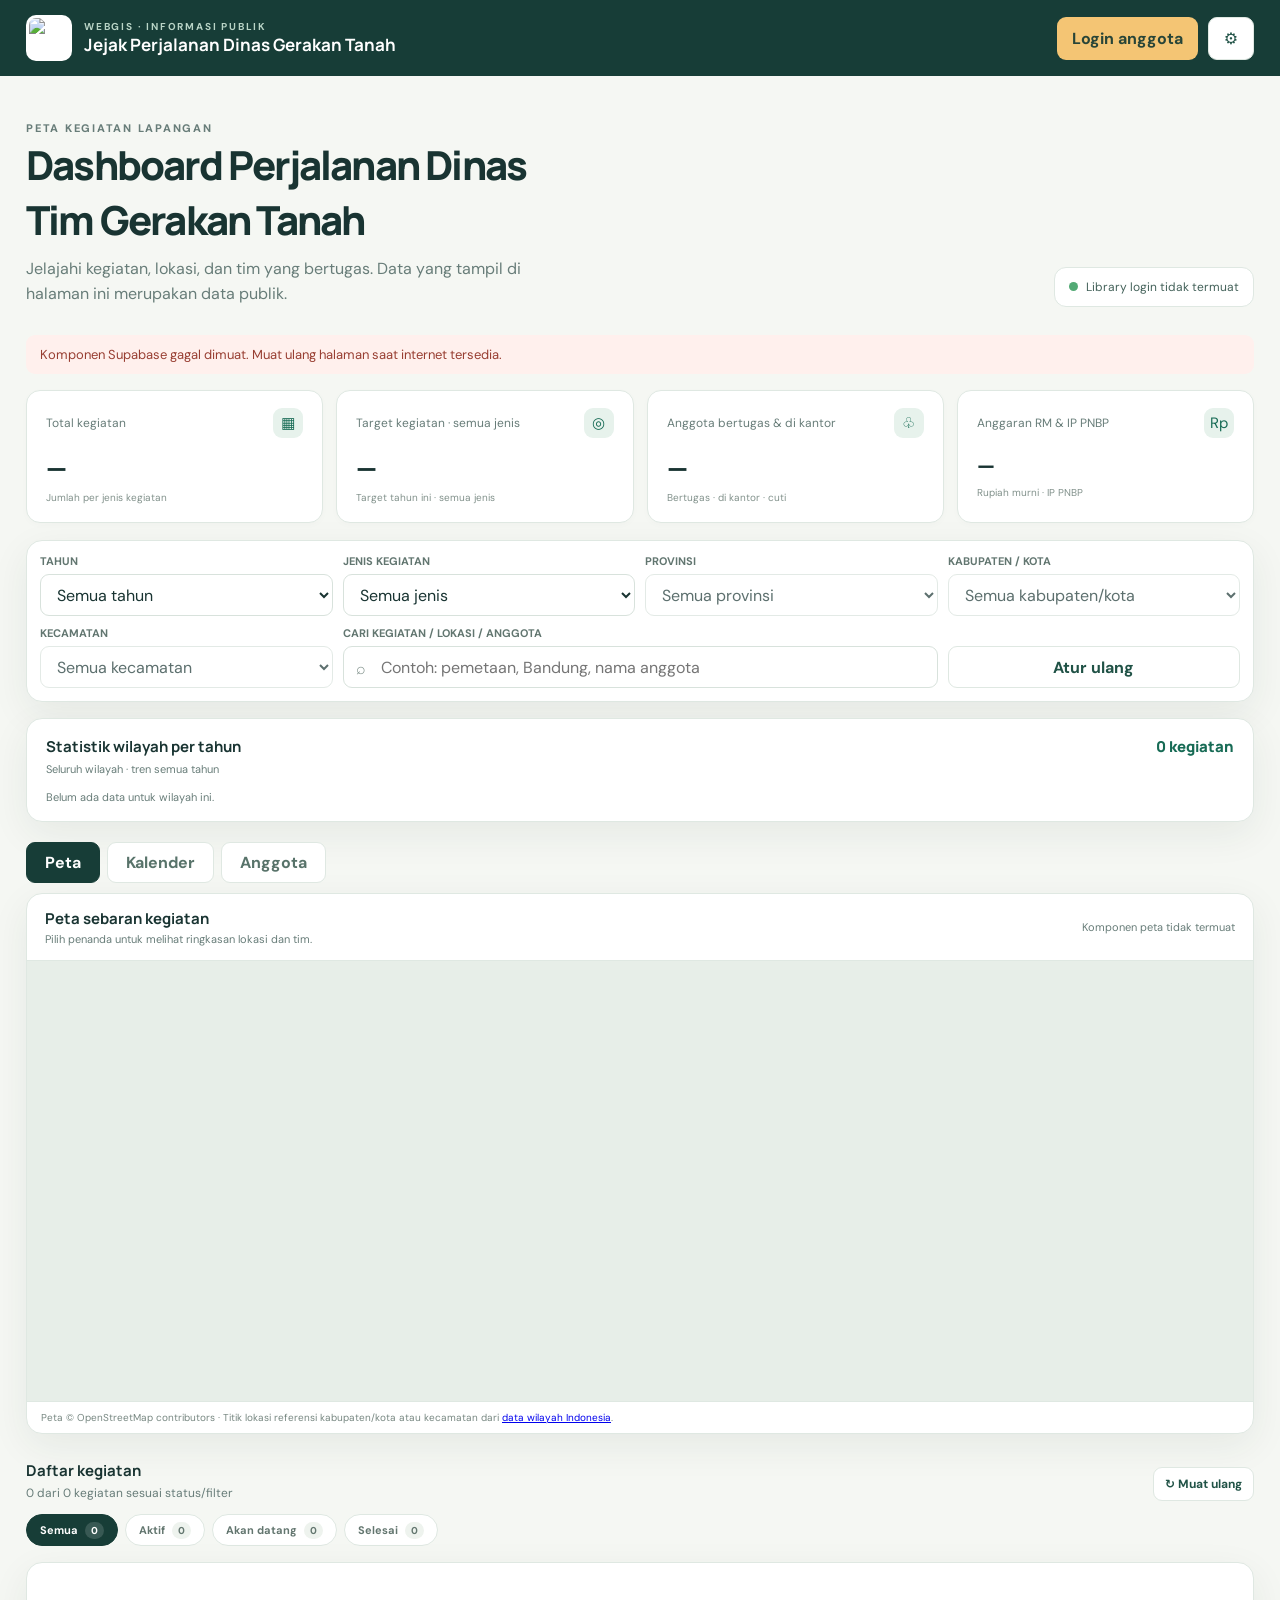
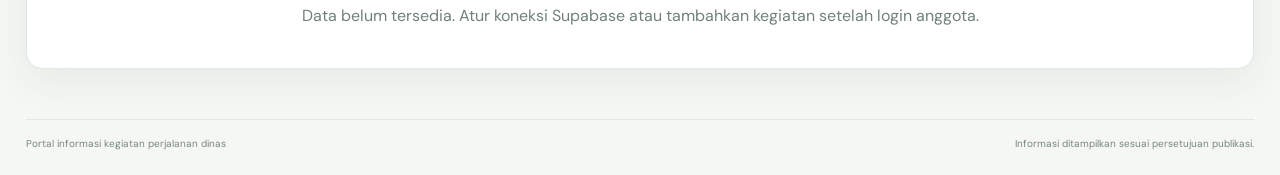
==== commit 85428640: "Add files via upload" ====
--- a/index.html
+++ b/index.html
@@ -8,10 +8,11 @@
 <link href="https://fonts.googleapis.com/css2?family=DM+Sans:wght@400;500;600;700&family=Manrope:wght@500;600;700;800&display=swap" rel="stylesheet">
 <link rel="stylesheet" href="https://unpkg.com/leaflet@1.9.4/dist/leaflet.css" integrity="sha256-p4NxAoJBhIIN+hmNHrzRCf9tD/miZyoHS5obTRR9BMY=" crossorigin="">
 <style>
-:root{--ink:#193432;--muted:#687d79;--green:#176b55;--green2:#e7f2ec;--line:#dfe8e2;--paper:#f5f7f3;--white:#fff;--gold:#e6ad54;--shadow:0 12px 38px #1b3b2d12;font-family:"DM Sans",system-ui,sans-serif;color:var(--ink);background:var(--paper)}*{box-sizing:border-box}body{margin:0}button,input,select,textarea{font:inherit}button{cursor:pointer}.wrap{max-width:1280px;margin:auto;padding:0 26px}.top{background:#173d37;color:#fff}.nav{height:76px;display:flex;align-items:center;justify-content:space-between}.brand{display:flex;align-items:center;gap:12px}.brand-mark{height:42px;width:42px;border-radius:13px;background:#d9eddf;display:grid;place-items:center;color:#176b55;font-size:22px}.brand small{display:block;color:#b9d4c6;font-size:10px;letter-spacing:.18em;font-weight:700}.brand strong{font:700 17px Manrope,sans-serif}.nav-actions{display:flex;gap:10px}.btn{border:0;border-radius:9px;padding:10px 15px;font-weight:700;transition:.15s}.btn:focus-visible,input:focus-visible,select:focus-visible,textarea:focus-visible{outline:3px solid #83c9a4;outline-offset:2px}.btn-main{background:var(--green);color:#fff}.btn-main:hover{background:#105740}.nav .btn-main{background:#f4c574;color:#284538}.btn-light{background:#fff;color:#205246;border:1px solid var(--line)}.btn-small{font-size:12px;padding:8px 11px}.hero{padding:34px 0 28px;display:flex;align-items:end;justify-content:space-between;gap:25px}.kicker{color:#278061;font-size:11px;letter-spacing:.16em;font-weight:800;text-transform:uppercase;margin:0 0 9px}.hero h1{font:800 clamp(26px,4vw,40px) Manrope,sans-serif;letter-spacing:-.045em;margin:0}.hero p{color:var(--muted);margin:10px 0 0;max-width:560px;line-height:1.55}.hero-badge{background:#fff;border:1px solid var(--line);border-radius:12px;padding:11px 14px;display:flex;align-items:center;gap:8px;color:#44625a;font-size:12px;white-space:nowrap}.dot{height:9px;width:9px;border-radius:50%;background:#53aa75}.status{padding:11px 14px;background:#eaf3ed;border-radius:9px;color:#395f50;font-size:13px;margin:0 0 16px;display:none}.status.show{display:block}.status.error{background:#fff0ed;color:#983e32}.stats{display:grid;grid-template-columns:repeat(4,1fr);gap:13px;margin-bottom:17px}.stat{background:var(--white);border:1px solid var(--line);border-radius:14px;padding:17px 19px;box-shadow:0 2px 7px #183a2a05}.stat-head{display:flex;align-items:center;justify-content:space-between;color:var(--muted);font-size:12px}.stat-icon{height:30px;width:30px;border-radius:9px;background:var(--green2);display:grid;place-items:center;color:var(--green);font-size:15px}.stat strong{display:block;font:800 27px Manrope,sans-serif;margin-top:11px;letter-spacing:-.04em}.stat .sub{display:block;color:#81918b;font-size:10px;line-height:1.45;margin-top:5px}.stat-budget strong{font-size:clamp(17px,1.8vw,25px);white-space:nowrap}.stat:first-child .sub{max-height:48px;overflow:auto}.panel{background:#fff;border:1px solid var(--line);border-radius:16px;box-shadow:var(--shadow)}.filters{padding:13px;display:grid;grid-template-columns:repeat(4,minmax(0,1fr));gap:10px;align-items:end;margin-bottom:16px}.filters .searchfield{grid-column:span 2}.region-stats{padding:17px 19px;margin:0 0 16px}.region-stats-head{display:flex;justify-content:space-between;align-items:start;gap:12px}.region-stats h2{font:700 15px Manrope,sans-serif;margin:0}.region-stats-head p{font-size:11px;color:var(--muted);margin:5px 0 0}.region-total{font:800 15px Manrope;color:var(--green);white-space:nowrap}.hero-badge .btn{padding:6px 9px;font-size:10px}.target-modal-box{width:min(980px,100%)}.target-grid-head,.target-row{display:grid;grid-template-columns:1.4fr .7fr 1.2fr 1.2fr;gap:9px;align-items:center}.view-tabs{display:flex;gap:7px;margin:20px 0 10px}.view-tab{border:1px solid var(--line);border-radius:9px;background:#fff;color:#58736a;padding:9px 18px;font-weight:700}.view-tab.active{background:#173d37;color:#fff;border-color:#173d37}.calendar-panel{padding:20px;margin-top:0}.calendar-head{display:flex;justify-content:space-between;align-items:center;gap:16px;margin-bottom:16px}.calendar-head h2{margin:0;font:700 20px Manrope,sans-serif}.calendar-head p{margin:5px 0 0;color:var(--muted);font-size:12px}.calendar-controls{display:flex;align-items:center;gap:8px}.calendar-controls strong{min-width:145px;text-align:center;text-transform:capitalize}.calendar-weekdays,.calendar-grid{display:grid;grid-template-columns:repeat(7,minmax(0,1fr))}.calendar-weekdays span{text-align:center;padding:10px 4px;color:var(--muted);font-size:11px;font-weight:800}.calendar-day{min-height:115px;border:1px solid var(--line);padding:7px;background:#fff;overflow:hidden}.calendar-day.outside{background:#f7f9f7;color:#aab5af}.calendar-day.today{box-shadow:inset 0 0 0 2px #77b690}.calendar-day.selected{background:#edf6ef}.calendar-day-button{display:block;border:0;background:transparent;color:inherit;padding:2px 4px;margin:0 0 4px;font-weight:800}.calendar-event{display:block;width:100%;overflow:hidden;text-overflow:ellipsis;white-space:nowrap;border:0;border-radius:5px;text-align:left;padding:4px 6px;margin:3px 0;background:#e8f2eb;color:#205e48;font-size:10px}.calendar-event:hover{background:#d4e8db}.calendar-more{font-size:10px;color:var(--muted);padding:2px 4px}.calendar-day-details{border-top:1px solid var(--line);margin-top:18px;padding-top:14px}.calendar-day-details h3{margin:0 0 10px;font-size:15px}.calendar-detail-item{display:grid;grid-template-columns:1fr auto;gap:6px 15px;padding:11px 0;border-bottom:1px solid var(--line)}.calendar-detail-item p{grid-column:1/-1;margin:0;color:var(--muted);font-size:12px}.calendar-detail-item button{justify-self:start}.calendar-empty{color:var(--muted);font-size:13px}@media(max-width:650px){.avatar-gallery{grid-template-columns:repeat(2,minmax(0,1fr))}.calendar-head{align-items:flex-start;flex-direction:column}.calendar-controls{width:100%;justify-content:space-between;gap:5px}.calendar-controls strong{min-width:0}.calendar-day{min-height:82px;padding:4px}.calendar-event{font-size:9px;padding:3px}.calendar-weekdays span{font-size:10px}.calendar-detail-item{grid-template-columns:1fr}.calendar-detail-item button{grid-column:1}}.welcome-avatar{width:34px;height:34px;display:inline-flex;align-items:center;justify-content:center;border-radius:50%;overflow:hidden;background:#e2efe6;flex:0 0 auto}.welcome-avatar svg{width:100%;height:100%}.avatar-gallery{display:grid;grid-template-columns:repeat(3,minmax(0,1fr));gap:10px;margin-top:8px}.avatar-option{display:flex;align-items:center;gap:9px;text-align:left;padding:8px;border:1px solid var(--line);border-radius:13px;background:#fff;color:var(--ink);font-weight:700;font-size:12px}.avatar-option-art{width:48px;height:48px;display:block;overflow:hidden;border-radius:50%;flex:0 0 auto}.avatar-option-art svg{width:100%;height:100%;display:block}.avatar-option.selected{border:2px solid var(--green);background:var(--green2);box-shadow:0 0 0 2px #176b5520}.avatar{overflow:hidden}.avatar svg{width:100%;height:100%;display:block}.assignment-order-list{display:grid;gap:7px}.assignment-order-row{display:grid;grid-template-columns:1fr 100px;align-items:center;gap:10px;padding:8px 10px;border:1px solid var(--line);border-radius:9px;font-size:13px}.assignment-order-row b{color:var(--green)}.target-grid-head{display:grid;grid-column:1/-1;font-size:10px;color:var(--muted);font-weight:800}.target-type-rows{grid-column:1/-1;display:grid;gap:8px}.target-row strong{font-size:11px}.target-row input{min-width:0}.target-row .input{padding:8px}.target-row{display:grid;padding:7px 0;border-bottom:1px solid #edf1ed}.year-chart{display:grid;grid-template-columns:repeat(auto-fit,minmax(145px,1fr));gap:9px;margin-top:14px}.year-item{border:1px solid var(--line);border-radius:10px;padding:10px}.year-item-top{display:flex;justify-content:space-between;font-size:11px}.year-bar{height:6px;border-radius:9px;background:#e8eee9;margin-top:8px;overflow:hidden}.year-bar span{display:block;height:100%;background:var(--green);border-radius:9px}.muted{color:var(--muted);font-size:11px}.field{display:grid;gap:6px}.field label,.form label{font-size:11px;color:#627670;font-weight:700}.control{height:42px;width:100%;border:1px solid #d8e2dc;border-radius:9px;background:white;padding:0 12px;color:var(--ink)}.searchwrap{position:relative}.searchwrap input{padding-left:37px}.searchicon{position:absolute;left:13px;top:12px;color:#81928c}.reset{height:42px}.map-panel{overflow:hidden}.map-head{padding:14px 18px;display:flex;align-items:center;justify-content:space-between;gap:10px;border-bottom:1px solid var(--line)}.map-head h2,.list-head h2{font:700 15px Manrope,sans-serif;margin:0}.map-head p{color:var(--muted);font-size:11px;margin:3px 0 0}.map-key{font-size:11px;color:var(--muted)}#map{height:440px;background:#e7eee8}.map-foot{padding:9px 14px;color:#778781;font-size:10px;border-top:1px solid var(--line)}.content{padding:26px 0 50px}.list-head{display:flex;align-items:end;justify-content:space-between;gap:10px;margin-bottom:13px}.list-head p{margin:4px 0 0;color:var(--muted);font-size:12px}.cards{display:grid;grid-template-columns:repeat(3,1fr);gap:13px}.card{padding:17px;border:1px solid var(--line);border-radius:14px;background:#fff;transition:box-shadow .15s,transform .15s}.card:hover{box-shadow:var(--shadow);transform:translateY(-2px)}.card-top{display:flex;align-items:center;justify-content:space-between;gap:10px}.badge{background:#e7f2ec;color:#21664e;border-radius:99px;padding:5px 9px;font-size:10px;font-weight:800}.date{font-size:10px;color:#778781}.card h3{font:700 16px Manrope,sans-serif;margin:12px 0 5px}.loc{color:#536b64;font-size:12px}.summary{font-size:12px;line-height:1.55;color:#687b76;margin:11px 0 14px;display:-webkit-box;-webkit-line-clamp:3;-webkit-box-orient:vertical;overflow:hidden}.team{border-top:1px solid #edf1ed;padding-top:11px;display:flex;gap:9px;align-items:start}.avatars{display:flex;padding-left:3px}.avatar{height:32px;width:32px;border-radius:50%;display:grid;place-items:center;background:#dcece2;color:#27664f;font-size:15px;font-weight:800;border:2px solid white;margin-left:-4px}.team-copy{font-size:10px;color:#687c76;line-height:1.5}.team-copy strong{display:block;color:#35574b;font-size:10px;margin-bottom:1px}.card-actions{display:flex;gap:7px;margin-top:12px}.link-btn{border:0;background:transparent;color:var(--green);padding:4px 0;font-size:11px;font-weight:800}.link-btn.danger{color:#a1463a}.empty{grid-column:1/-1;text-align:center;padding:42px;color:#71817a}.loading{color:#71817a;padding:28px}.footer{border-top:1px solid var(--line);color:#788781;font-size:10px;padding:17px 0 25px;display:flex;justify-content:space-between;gap:15px}.modal-backdrop{position:fixed;inset:0;background:#10272288;z-index:2000;display:none;align-items:center;justify-content:center;padding:18px}.modal-backdrop.open{display:flex}.modal{background:#fff;width:min(680px,100%);max-height:92vh;overflow:auto;border-radius:16px;padding:22px;box-shadow:0 25px 90px #00150e55}.modal-head{display:flex;justify-content:space-between;align-items:start;gap:12px;margin-bottom:17px}.modal h2{font:800 21px Manrope;margin:0}.modal p{color:var(--muted);font-size:12px;line-height:1.5}.xbtn{border:0;background:#eff4ef;border-radius:8px;height:34px;width:34px;font-size:18px;color:#466157}.form{display:grid;grid-template-columns:1fr 1fr;gap:12px}.form label{display:grid;gap:6px}.form .wide{grid-column:1/-1}.input{width:100%;padding:10px 11px;border:1px solid #d8e2dc;border-radius:8px;background:#fff;color:var(--ink)}textarea.input{resize:vertical}.form-actions{grid-column:1/-1;display:flex;gap:9px;justify-content:flex-end;padding-top:5px}.config-note{padding:11px 12px;background:#f3f7f2;border-radius:9px;color:#536d63;font-size:11px;line-height:1.5}.config-note strong{color:#224b3e}.auth-box{background:#f4f8f4;border:1px solid var(--line);border-radius:12px;padding:14px;margin-top:13px}.auth-box h3{font:700 14px Manrope;margin:0 0 11px}.hidden{display:none!important}.toast{position:fixed;right:20px;bottom:20px;z-index:3000;background:#173d37;color:#fff;padding:13px 16px;border-radius:10px;box-shadow:var(--shadow);font-size:12px;max-width:min(380px,calc(100vw - 40px));display:none}.toast.show{display:block}.leaflet-popup-content{font-family:"DM Sans",sans-serif;line-height:1.45}.leaflet-container a{color:#176b55}
+:root{--ink:#193432;--muted:#687d79;--green:#176b55;--green2:#e7f2ec;--line:#dfe8e2;--paper:#f5f7f3;--white:#fff;--gold:#e6ad54;--shadow:0 12px 38px #1b3b2d12;font-family:"DM Sans",system-ui,sans-serif;color:var(--ink);background:var(--paper)}*{box-sizing:border-box}body{margin:0}button,input,select,textarea{font:inherit}button{cursor:pointer}.wrap{max-width:1280px;margin:auto;padding:0 26px}.top{background:#173d37;color:#fff}.nav{height:76px;display:flex;align-items:center;justify-content:space-between}.brand{display:flex;align-items:center;gap:12px}.brand-mark{height:42px;width:42px;border-radius:13px;background:#d9eddf;display:grid;place-items:center;color:#176b55;font-size:22px}.brand small{display:block;color:#b9d4c6;font-size:10px;letter-spacing:.18em;font-weight:700}.brand strong{font:700 17px Manrope,sans-serif}.nav-actions{display:flex;gap:10px}.btn{border:0;border-radius:9px;padding:10px 15px;font-weight:700;transition:.15s}.btn:focus-visible,input:focus-visible,select:focus-visible,textarea:focus-visible{outline:3px solid #83c9a4;outline-offset:2px}.btn-main{background:var(--green);color:#fff}.btn-main:hover{background:#105740}.nav .btn-main{background:#f4c574;color:#284538}.btn-light{background:#fff;color:#205246;border:1px solid var(--line)}.btn-small{font-size:12px;padding:8px 11px}.hero{padding:34px 0 28px;display:flex;align-items:end;justify-content:space-between;gap:25px}.kicker{color:#278061;font-size:11px;letter-spacing:.16em;font-weight:800;text-transform:uppercase;margin:0 0 9px}.hero h1{font:800 clamp(26px,4vw,40px) Manrope,sans-serif;letter-spacing:-.045em;margin:0}.hero p{color:var(--muted);margin:10px 0 0;max-width:560px;line-height:1.55}.hero-badge{background:#fff;border:1px solid var(--line);border-radius:12px;padding:11px 14px;display:flex;align-items:center;gap:8px;color:#44625a;font-size:12px;white-space:nowrap}.dot{height:9px;width:9px;border-radius:50%;background:#53aa75}.status{padding:11px 14px;background:#eaf3ed;border-radius:9px;color:#395f50;font-size:13px;margin:0 0 16px;display:none}.status.show{display:block}.status.error{background:#fff0ed;color:#983e32}.stats{display:grid;grid-template-columns:repeat(4,1fr);gap:13px;margin-bottom:17px}.stat{background:var(--white);border:1px solid var(--line);border-radius:14px;padding:17px 19px;box-shadow:0 2px 7px #183a2a05}.stat-head{display:flex;align-items:center;justify-content:space-between;color:var(--muted);font-size:12px}.stat-icon{height:30px;width:30px;border-radius:9px;background:var(--green2);display:grid;place-items:center;color:var(--green);font-size:15px}.stat strong{display:block;font:800 27px Manrope,sans-serif;margin-top:11px;letter-spacing:-.04em}.stat .sub{display:block;color:#81918b;font-size:10px;line-height:1.45;margin-top:5px}.stat-budget strong{font-size:clamp(17px,1.8vw,25px);white-space:nowrap}.stat:first-child .sub{max-height:48px;overflow:auto}.panel{background:#fff;border:1px solid var(--line);border-radius:16px;box-shadow:var(--shadow)}.filters{padding:13px;display:grid;grid-template-columns:repeat(4,minmax(0,1fr));gap:10px;align-items:end;margin-bottom:16px}.filters .searchfield{grid-column:span 2}.region-stats{padding:17px 19px;margin:0 0 16px}.region-stats-head{display:flex;justify-content:space-between;align-items:start;gap:12px}.region-stats h2{font:700 15px Manrope,sans-serif;margin:0}.region-stats-head p{font-size:11px;color:var(--muted);margin:5px 0 0}.region-total{font:800 15px Manrope;color:var(--green);white-space:nowrap}.hero-badge .btn{padding:6px 9px;font-size:10px}.target-modal-box{width:min(980px,100%)}.target-grid-head,.target-row{display:grid;grid-template-columns:1.4fr .7fr 1.2fr 1.2fr;gap:9px;align-items:center}.view-tabs{display:flex;gap:7px;margin:20px 0 10px}.view-tab{border:1px solid var(--line);border-radius:9px;background:#fff;color:#58736a;padding:9px 18px;font-weight:700}.view-tab.active{background:#173d37;color:#fff;border-color:#173d37}.calendar-panel{padding:20px;margin-top:0}.calendar-head{display:flex;justify-content:space-between;align-items:center;gap:16px;margin-bottom:16px}.calendar-head h2{margin:0;font:700 20px Manrope,sans-serif}.calendar-head p{margin:5px 0 0;color:var(--muted);font-size:12px}.calendar-controls{display:flex;align-items:center;gap:8px}.calendar-controls strong{min-width:145px;text-align:center;text-transform:capitalize}.calendar-weekdays,.calendar-grid{display:grid;grid-template-columns:repeat(7,minmax(0,1fr))}.calendar-weekdays span{text-align:center;padding:10px 4px;color:var(--muted);font-size:11px;font-weight:800}.calendar-day{min-height:115px;border:1px solid var(--line);padding:7px;background:#fff;overflow:hidden}.calendar-day.outside{background:#f7f9f7;color:#aab5af}.calendar-day.today{box-shadow:inset 0 0 0 2px #77b690}.calendar-day.selected{background:#edf6ef}.calendar-day-button{display:block;border:0;background:transparent;color:inherit;padding:2px 4px;margin:0 0 4px;font-weight:800}.calendar-event{display:block;width:100%;overflow:hidden;text-overflow:ellipsis;white-space:nowrap;border:0;border-radius:5px;text-align:left;padding:4px 6px;margin:3px 0;background:#e8f2eb;color:#205e48;font-size:10px}.calendar-event:hover{background:#d4e8db}.calendar-more{font-size:10px;color:var(--muted);padding:2px 4px}.calendar-day-details{border-top:1px solid var(--line);margin-top:18px;padding-top:14px}.calendar-day-details h3{margin:0 0 10px;font-size:15px}.calendar-detail-item{display:grid;grid-template-columns:1fr auto;gap:6px 15px;padding:11px 0;border-bottom:1px solid var(--line)}.calendar-detail-item p{grid-column:1/-1;margin:0;color:var(--muted);font-size:12px}.calendar-detail-item button{justify-self:start}.calendar-empty{color:var(--muted);font-size:13px}@media(max-width:650px){.avatar-gallery{grid-template-columns:repeat(2,minmax(0,1fr))}.calendar-head{align-items:flex-start;flex-direction:column}.calendar-controls{width:100%;justify-content:space-between;gap:5px}.calendar-controls strong{min-width:0}.calendar-day{min-height:82px;padding:4px}.calendar-event{font-size:9px;padding:3px}.calendar-weekdays span{font-size:10px}.calendar-detail-item{grid-template-columns:1fr}.calendar-detail-item button{grid-column:1}}.welcome-avatar{width:34px;height:34px;display:inline-flex;align-items:center;justify-content:center;border-radius:50%;overflow:hidden;background:#e2efe6;flex:0 0 auto}.welcome-avatar svg{width:100%;height:100%}.avatar-gallery{display:grid;grid-template-columns:repeat(3,minmax(0,1fr));gap:10px;margin-top:8px}.avatar-option{display:grid;place-items:center;padding:6px;border:2px solid transparent;border-radius:50%;background:transparent;transition:.16s}.avatar-option:hover{background:#fff}.avatar-option.selected{border-color:var(--green);background:#e7f2ec;box-shadow:0 0 0 3px #176b5520}.avatar-option svg{width:64px;height:64px;display:block}.avatar-option-art svg{width:100%;height:100%;display:block}.avatar-option.selected{border:2px solid var(--green);background:var(--green2);box-shadow:0 0 0 2px #176b5520}.avatar{overflow:hidden}.avatar svg{width:100%;height:100%;display:block}.assignment-order-list{display:grid;gap:7px}.assignment-order-row{display:grid;grid-template-columns:1fr 100px;align-items:center;gap:10px;padding:8px 10px;border:1px solid var(--line);border-radius:9px;font-size:13px}.assignment-order-row b{color:var(--green)}.target-grid-head{display:grid;grid-column:1/-1;font-size:10px;color:var(--muted);font-weight:800}.target-type-rows{grid-column:1/-1;display:grid;gap:8px}.target-row strong{font-size:11px}.target-row input{min-width:0}.target-row .input{padding:8px}.target-row{display:grid;padding:7px 0;border-bottom:1px solid #edf1ed}.year-chart{display:grid;grid-template-columns:repeat(auto-fit,minmax(145px,1fr));gap:9px;margin-top:14px}.year-item{border:1px solid var(--line);border-radius:10px;padding:10px}.year-item-top{display:flex;justify-content:space-between;font-size:11px}.year-bar{height:6px;border-radius:9px;background:#e8eee9;margin-top:8px;overflow:hidden}.year-bar span{display:block;height:100%;background:var(--green);border-radius:9px}.muted{color:var(--muted);font-size:11px}.field{display:grid;gap:6px}.field label,.form label{font-size:11px;color:#627670;font-weight:700}.control{height:42px;width:100%;border:1px solid #d8e2dc;border-radius:9px;background:white;padding:0 12px;color:var(--ink)}.searchwrap{position:relative}.searchwrap input{padding-left:37px}.searchicon{position:absolute;left:13px;top:12px;color:#81928c}.reset{height:42px}.map-panel{overflow:hidden}.map-head{padding:14px 18px;display:flex;align-items:center;justify-content:space-between;gap:10px;border-bottom:1px solid var(--line)}.map-head h2,.list-head h2{font:700 15px Manrope,sans-serif;margin:0}.map-head p{color:var(--muted);font-size:11px;margin:3px 0 0}.map-key{font-size:11px;color:var(--muted)}#map{height:440px;background:#e7eee8}.map-foot{padding:9px 14px;color:#778781;font-size:10px;border-top:1px solid var(--line)}.content{padding:26px 0 50px}.list-head{display:flex;align-items:end;justify-content:space-between;gap:10px;margin-bottom:13px}.list-head p{margin:4px 0 0;color:var(--muted);font-size:12px}.cards{display:grid;grid-template-columns:repeat(3,1fr);gap:13px}.card{padding:17px;border:1px solid var(--line);border-radius:14px;background:#fff;transition:box-shadow .15s,transform .15s}.card:hover{box-shadow:var(--shadow);transform:translateY(-2px)}.card-top{display:flex;align-items:center;justify-content:space-between;gap:10px}.badge{background:#e7f2ec;color:#21664e;border-radius:99px;padding:5px 9px;font-size:10px;font-weight:800}.date{font-size:10px;color:#778781}.card h3{font:700 16px Manrope,sans-serif;margin:12px 0 5px}.loc{color:#536b64;font-size:12px}.summary{font-size:12px;line-height:1.55;color:#687b76;margin:11px 0 14px;display:-webkit-box;-webkit-line-clamp:3;-webkit-box-orient:vertical;overflow:hidden}.team{border-top:1px solid #edf1ed;padding-top:11px;display:flex;gap:9px;align-items:start}.avatars{display:flex;padding-left:3px}.avatar{height:32px;width:32px;border-radius:50%;display:grid;place-items:center;background:#dcece2;color:#27664f;font-size:15px;font-weight:800;border:2px solid white;margin-left:-4px}.team-copy{font-size:10px;color:#687c76;line-height:1.5}.team-copy strong{display:block;color:#35574b;font-size:10px;margin-bottom:1px}.card-actions{display:flex;gap:7px;margin-top:12px}.link-btn{border:0;background:transparent;color:var(--green);padding:4px 0;font-size:11px;font-weight:800}.link-btn.danger{color:#a1463a}.empty{grid-column:1/-1;text-align:center;padding:42px;color:#71817a}.loading{color:#71817a;padding:28px}.footer{border-top:1px solid var(--line);color:#788781;font-size:10px;padding:17px 0 25px;display:flex;justify-content:space-between;gap:15px}.modal-backdrop{position:fixed;inset:0;background:#10272288;z-index:2000;display:none;align-items:center;justify-content:center;padding:18px}.modal-backdrop.open{display:flex}.modal{background:#fff;width:min(680px,100%);max-height:92vh;overflow:auto;border-radius:16px;padding:22px;box-shadow:0 25px 90px #00150e55}.modal-head{display:flex;justify-content:space-between;align-items:start;gap:12px;margin-bottom:17px}.modal h2{font:800 21px Manrope;margin:0}.modal p{color:var(--muted);font-size:12px;line-height:1.5}.xbtn{border:0;background:#eff4ef;border-radius:8px;height:34px;width:34px;font-size:18px;color:#466157}.form{display:grid;grid-template-columns:1fr 1fr;gap:12px}.form label{display:grid;gap:6px}.form .wide{grid-column:1/-1}.input{width:100%;padding:10px 11px;border:1px solid #d8e2dc;border-radius:8px;background:#fff;color:var(--ink)}textarea.input{resize:vertical}.form-actions{grid-column:1/-1;display:flex;gap:9px;justify-content:flex-end;padding-top:5px}.config-note{padding:11px 12px;background:#f3f7f2;border-radius:9px;color:#536d63;font-size:11px;line-height:1.5}.config-note strong{color:#224b3e}.auth-box{background:#f4f8f4;border:1px solid var(--line);border-radius:12px;padding:14px;margin-top:13px}.auth-box h3{font:700 14px Manrope;margin:0 0 11px}.hidden{display:none!important}.toast{position:fixed;right:20px;bottom:20px;z-index:3000;background:#173d37;color:#fff;padding:13px 16px;border-radius:10px;box-shadow:var(--shadow);font-size:12px;max-width:min(380px,calc(100vw - 40px));display:none}.toast.show{display:block}.leaflet-popup-content{font-family:"DM Sans",sans-serif;line-height:1.45}.leaflet-container a{color:#176b55}
 .brand-logo{height:46px;width:46px;border-radius:10px;background:#fff;object-fit:contain;padding:3px}.welcome-area{font-size:12px;color:#e2eee7}.welcome-area strong{color:#fff}.auth-tabs{display:flex;gap:4px;background:#eff4ef;padding:4px;border-radius:10px;margin-top:15px}.auth-tab{flex:1;border:0;border-radius:7px;padding:9px;background:transparent;color:#667b73;font-weight:700}.auth-tab.active{background:#fff;color:#176b55;box-shadow:0 1px 5px #1b3b2d18}.phase-tabs{display:flex;gap:7px;overflow:auto;margin:0 0 14px;padding-bottom:2px}.phase-tab{white-space:nowrap;border:1px solid var(--line);border-radius:99px;background:#fff;color:#63766f;padding:8px 13px;font-size:11px;font-weight:700}.phase-tab span{margin-left:4px;background:#eef3ee;border-radius:99px;padding:2px 6px;font-size:10px}.phase-tab.active{background:#173d37;color:#fff;border-color:#173d37}.phase-tab.active span{background:#ffffff25;color:#fff}.phase-badge{display:inline-block;border-radius:99px;padding:4px 8px;font-size:9px;font-weight:800}.phase-active{background:#e4f3e8;color:#226a45}.phase-upcoming{background:#fff3d8;color:#90641a}.phase-completed{background:#edf0ef;color:#66716c}@media(max-width:850px){.stats{grid-template-columns:repeat(2,1fr)}.cards{grid-template-columns:repeat(2,1fr)}.filters{grid-template-columns:repeat(2,minmax(0,1fr))}.filters .searchfield{grid-column:1/-1}.filters .reset{grid-column:1/-1}.hero{align-items:start;flex-direction:column}.hero-badge{display:flex;white-space:normal}}
-.view-tabs{display:flex;gap:7px;margin:20px 0 10px}.view-tab{border:1px solid var(--line);border-radius:9px;background:#fff;color:#58736a;padding:9px 18px;font-weight:700}.view-tab.active{background:#173d37;color:#fff;border-color:#173d37}.calendar-panel{padding:20px;margin-top:0}.calendar-head{display:flex;justify-content:space-between;align-items:center;gap:16px;margin-bottom:16px}.calendar-head h2{margin:0;font:700 20px Manrope,sans-serif}.calendar-head p{margin:5px 0 0;color:var(--muted);font-size:12px}.calendar-controls{display:flex;align-items:center;gap:8px}.calendar-controls strong{min-width:145px;text-align:center;text-transform:capitalize}.calendar-weekdays,.calendar-grid{display:grid;grid-template-columns:repeat(7,minmax(0,1fr))}.calendar-weekdays span{text-align:center;padding:10px 4px;color:var(--muted);font-size:11px;font-weight:800}.calendar-day{min-height:115px;border:1px solid var(--line);padding:7px;background:#fff;overflow:hidden}.calendar-day.outside{background:#f7f9f7;color:#aab5af}.calendar-day.today{box-shadow:inset 0 0 0 2px #77b690}.calendar-day.selected{background:#edf6ef}.calendar-day-button{display:block;border:0;background:transparent;color:inherit;padding:2px 4px;margin:0 0 4px;font-weight:800}.calendar-event{display:block;width:100%;overflow:hidden;text-overflow:ellipsis;white-space:nowrap;border:0;border-radius:5px;text-align:left;padding:4px 6px;margin:3px 0;background:#e8f2eb;color:#205e48;font-size:10px}.calendar-event:hover{background:#d4e8db}.calendar-more{font-size:10px;color:var(--muted);padding:2px 4px}.calendar-day-details{border-top:1px solid var(--line);margin-top:18px;padding-top:14px}.calendar-day-details h3{margin:0 0 10px;font-size:15px}.calendar-detail-item{display:grid;grid-template-columns:1fr auto;gap:6px 15px;padding:11px 0;border-bottom:1px solid var(--line)}.calendar-detail-item p{grid-column:1/-1;margin:0;color:var(--muted);font-size:12px}.calendar-detail-item button{justify-self:start}.calendar-empty{color:var(--muted);font-size:13px}@media(max-width:650px){.avatar-gallery{grid-template-columns:repeat(2,minmax(0,1fr))}.calendar-head{align-items:flex-start;flex-direction:column}.calendar-controls{width:100%;justify-content:space-between;gap:5px}.calendar-controls strong{min-width:0}.calendar-day{min-height:82px;padding:4px}.calendar-event{font-size:9px;padding:3px}.calendar-weekdays span{font-size:10px}.calendar-detail-item{grid-template-columns:1fr}.calendar-detail-item button{grid-column:1}}.welcome-avatar{width:34px;height:34px;display:inline-flex;align-items:center;justify-content:center;border-radius:50%;overflow:hidden;background:#e2efe6;flex:0 0 auto}.welcome-avatar svg{width:100%;height:100%}.avatar-gallery{display:grid;grid-template-columns:repeat(3,minmax(0,1fr));gap:10px;margin-top:8px}.avatar-option{display:flex;align-items:center;gap:9px;text-align:left;padding:8px;border:1px solid var(--line);border-radius:13px;background:#fff;color:var(--ink);font-weight:700;font-size:12px}.avatar-option-art{width:48px;height:48px;display:block;overflow:hidden;border-radius:50%;flex:0 0 auto}.avatar-option-art svg{width:100%;height:100%;display:block}.avatar-option.selected{border:2px solid var(--green);background:var(--green2);box-shadow:0 0 0 2px #176b5520}.avatar{overflow:hidden}.avatar svg{width:100%;height:100%;display:block}.assignment-order-list{display:grid;gap:7px}.assignment-order-row{display:grid;grid-template-columns:1fr 100px;align-items:center;gap:10px;padding:8px 10px;border:1px solid var(--line);border-radius:9px;font-size:13px}.assignment-order-row b{color:var(--green)}@media(max-width:560px){.target-grid-head,.target-row{grid-template-columns:1.1fr .7fr 1fr 1fr;gap:5px}.view-tabs{display:flex;gap:7px;margin:20px 0 10px}.view-tab{border:1px solid var(--line);border-radius:9px;background:#fff;color:#58736a;padding:9px 18px;font-weight:700}.view-tab.active{background:#173d37;color:#fff;border-color:#173d37}.calendar-panel{padding:20px;margin-top:0}.calendar-head{display:flex;justify-content:space-between;align-items:center;gap:16px;margin-bottom:16px}.calendar-head h2{margin:0;font:700 20px Manrope,sans-serif}.calendar-head p{margin:5px 0 0;color:var(--muted);font-size:12px}.calendar-controls{display:flex;align-items:center;gap:8px}.calendar-controls strong{min-width:145px;text-align:center;text-transform:capitalize}.calendar-weekdays,.calendar-grid{display:grid;grid-template-columns:repeat(7,minmax(0,1fr))}.calendar-weekdays span{text-align:center;padding:10px 4px;color:var(--muted);font-size:11px;font-weight:800}.calendar-day{min-height:115px;border:1px solid var(--line);padding:7px;background:#fff;overflow:hidden}.calendar-day.outside{background:#f7f9f7;color:#aab5af}.calendar-day.today{box-shadow:inset 0 0 0 2px #77b690}.calendar-day.selected{background:#edf6ef}.calendar-day-button{display:block;border:0;background:transparent;color:inherit;padding:2px 4px;margin:0 0 4px;font-weight:800}.calendar-event{display:block;width:100%;overflow:hidden;text-overflow:ellipsis;white-space:nowrap;border:0;border-radius:5px;text-align:left;padding:4px 6px;margin:3px 0;background:#e8f2eb;color:#205e48;font-size:10px}.calendar-event:hover{background:#d4e8db}.calendar-more{font-size:10px;color:var(--muted);padding:2px 4px}.calendar-day-details{border-top:1px solid var(--line);margin-top:18px;padding-top:14px}.calendar-day-details h3{margin:0 0 10px;font-size:15px}.calendar-detail-item{display:grid;grid-template-columns:1fr auto;gap:6px 15px;padding:11px 0;border-bottom:1px solid var(--line)}.calendar-detail-item p{grid-column:1/-1;margin:0;color:var(--muted);font-size:12px}.calendar-detail-item button{justify-self:start}.calendar-empty{color:var(--muted);font-size:13px}@media(max-width:650px){.avatar-gallery{grid-template-columns:repeat(2,minmax(0,1fr))}.calendar-head{align-items:flex-start;flex-direction:column}.calendar-controls{width:100%;justify-content:space-between;gap:5px}.calendar-controls strong{min-width:0}.calendar-day{min-height:82px;padding:4px}.calendar-event{font-size:9px;padding:3px}.calendar-weekdays span{font-size:10px}.calendar-detail-item{grid-template-columns:1fr}.calendar-detail-item button{grid-column:1}}.welcome-avatar{width:34px;height:34px;display:inline-flex;align-items:center;justify-content:center;border-radius:50%;overflow:hidden;background:#e2efe6;flex:0 0 auto}.welcome-avatar svg{width:100%;height:100%}.avatar-gallery{display:grid;grid-template-columns:repeat(3,minmax(0,1fr));gap:10px;margin-top:8px}.avatar-option{display:flex;align-items:center;gap:9px;text-align:left;padding:8px;border:1px solid var(--line);border-radius:13px;background:#fff;color:var(--ink);font-weight:700;font-size:12px}.avatar-option-art{width:48px;height:48px;display:block;overflow:hidden;border-radius:50%;flex:0 0 auto}.avatar-option-art svg{width:100%;height:100%;display:block}.avatar-option.selected{border:2px solid var(--green);background:var(--green2);box-shadow:0 0 0 2px #176b5520}.avatar{overflow:hidden}.avatar svg{width:100%;height:100%;display:block}.assignment-order-list{display:grid;gap:7px}.assignment-order-row{display:grid;grid-template-columns:1fr 100px;align-items:center;gap:10px;padding:8px 10px;border:1px solid var(--line);border-radius:9px;font-size:13px}.assignment-order-row b{color:var(--green)}.target-grid-head{font-size:8px}.target-row strong{font-size:9px}.target-row .input{font-size:10px;padding:7px 5px}.nav{min-height:66px;height:auto;flex-wrap:wrap;padding:10px 0;gap:8px}.nav-actions{flex-wrap:wrap;align-items:center}.welcome-area{display:inline-block!important}.wrap{padding:0 15px}.nav{height:66px}.brand strong{font-size:14px}.brand-mark{height:36px;width:36px}.nav .btn{padding:9px 11px;font-size:11px}.hero{padding:26px 0 20px}.stats{gap:8px}.stat{padding:13px}.stat strong{font-size:23px}.filters{gap:8px;padding:10px}.control{font-size:12px}.map-head{align-items:start}.map-head .map-key{display:none}#map{height:360px}.cards{grid-template-columns:1fr}.content{padding-top:22px}.form{grid-template-columns:1fr}.form .wide{grid-column:auto}.form-actions{grid-column:auto}.footer{display:block;line-height:1.7}}
-</style>
+.view-tabs{display:flex;gap:7px;margin:20px 0 10px}.view-tab{border:1px solid var(--line);border-radius:9px;background:#fff;color:#58736a;padding:9px 18px;font-weight:700}.view-tab.active{background:#173d37;color:#fff;border-color:#173d37}.calendar-panel{padding:20px;margin-top:0}.calendar-head{display:flex;justify-content:space-between;align-items:center;gap:16px;margin-bottom:16px}.calendar-head h2{margin:0;font:700 20px Manrope,sans-serif}.calendar-head p{margin:5px 0 0;color:var(--muted);font-size:12px}.calendar-controls{display:flex;align-items:center;gap:8px}.calendar-controls strong{min-width:145px;text-align:center;text-transform:capitalize}.calendar-weekdays,.calendar-grid{display:grid;grid-template-columns:repeat(7,minmax(0,1fr))}.calendar-weekdays span{text-align:center;padding:10px 4px;color:var(--muted);font-size:11px;font-weight:800}.calendar-day{min-height:115px;border:1px solid var(--line);padding:7px;background:#fff;overflow:hidden}.calendar-day.outside{background:#f7f9f7;color:#aab5af}.calendar-day.today{box-shadow:inset 0 0 0 2px #77b690}.calendar-day.selected{background:#edf6ef}.calendar-day-button{display:block;border:0;background:transparent;color:inherit;padding:2px 4px;margin:0 0 4px;font-weight:800}.calendar-event{display:block;width:100%;overflow:hidden;text-overflow:ellipsis;white-space:nowrap;border:0;border-radius:5px;text-align:left;padding:4px 6px;margin:3px 0;background:#e8f2eb;color:#205e48;font-size:10px}.calendar-event:hover{background:#d4e8db}.calendar-more{font-size:10px;color:var(--muted);padding:2px 4px}.calendar-day-details{border-top:1px solid var(--line);margin-top:18px;padding-top:14px}.calendar-day-details h3{margin:0 0 10px;font-size:15px}.calendar-detail-item{display:grid;grid-template-columns:1fr auto;gap:6px 15px;padding:11px 0;border-bottom:1px solid var(--line)}.calendar-detail-item p{grid-column:1/-1;margin:0;color:var(--muted);font-size:12px}.calendar-detail-item button{justify-self:start}.calendar-empty{color:var(--muted);font-size:13px}@media(max-width:650px){.avatar-gallery{grid-template-columns:repeat(2,minmax(0,1fr))}.calendar-head{align-items:flex-start;flex-direction:column}.calendar-controls{width:100%;justify-content:space-between;gap:5px}.calendar-controls strong{min-width:0}.calendar-day{min-height:82px;padding:4px}.calendar-event{font-size:9px;padding:3px}.calendar-weekdays span{font-size:10px}.calendar-detail-item{grid-template-columns:1fr}.calendar-detail-item button{grid-column:1}}.welcome-avatar{width:34px;height:34px;display:inline-flex;align-items:center;justify-content:center;border-radius:50%;overflow:hidden;background:#e2efe6;flex:0 0 auto}.welcome-avatar svg{width:100%;height:100%}.avatar-gallery{display:grid;grid-template-columns:repeat(3,minmax(0,1fr));gap:10px;margin-top:8px}.avatar-option{display:grid;place-items:center;padding:6px;border:2px solid transparent;border-radius:50%;background:transparent;transition:.16s}.avatar-option:hover{background:#fff}.avatar-option.selected{border-color:var(--green);background:#e7f2ec;box-shadow:0 0 0 3px #176b5520}.avatar-option svg{width:64px;height:64px;display:block}.avatar-option-art svg{width:100%;height:100%;display:block}.avatar-option.selected{border:2px solid var(--green);background:var(--green2);box-shadow:0 0 0 2px #176b5520}.avatar{overflow:hidden}.avatar svg{width:100%;height:100%;display:block}.assignment-order-list{display:grid;gap:7px}.assignment-order-row{display:grid;grid-template-columns:1fr 100px;align-items:center;gap:10px;padding:8px 10px;border:1px solid var(--line);border-radius:9px;font-size:13px}.assignment-order-row b{color:var(--green)}@media(max-width:560px){.target-grid-head,.target-row{grid-template-columns:1.1fr .7fr 1fr 1fr;gap:5px}.view-tabs{display:flex;gap:7px;margin:20px 0 10px}.view-tab{border:1px solid var(--line);border-radius:9px;background:#fff;color:#58736a;padding:9px 18px;font-weight:700}.view-tab.active{background:#173d37;color:#fff;border-color:#173d37}.calendar-panel{padding:20px;margin-top:0}.calendar-head{display:flex;justify-content:space-between;align-items:center;gap:16px;margin-bottom:16px}.calendar-head h2{margin:0;font:700 20px Manrope,sans-serif}.calendar-head p{margin:5px 0 0;color:var(--muted);font-size:12px}.calendar-controls{display:flex;align-items:center;gap:8px}.calendar-controls strong{min-width:145px;text-align:center;text-transform:capitalize}.calendar-weekdays,.calendar-grid{display:grid;grid-template-columns:repeat(7,minmax(0,1fr))}.calendar-weekdays span{text-align:center;padding:10px 4px;color:var(--muted);font-size:11px;font-weight:800}.calendar-day{min-height:115px;border:1px solid var(--line);padding:7px;background:#fff;overflow:hidden}.calendar-day.outside{background:#f7f9f7;color:#aab5af}.calendar-day.today{box-shadow:inset 0 0 0 2px #77b690}.calendar-day.selected{background:#edf6ef}.calendar-day-button{display:block;border:0;background:transparent;color:inherit;padding:2px 4px;margin:0 0 4px;font-weight:800}.calendar-event{display:block;width:100%;overflow:hidden;text-overflow:ellipsis;white-space:nowrap;border:0;border-radius:5px;text-align:left;padding:4px 6px;margin:3px 0;background:#e8f2eb;color:#205e48;font-size:10px}.calendar-event:hover{background:#d4e8db}.calendar-more{font-size:10px;color:var(--muted);padding:2px 4px}.calendar-day-details{border-top:1px solid var(--line);margin-top:18px;padding-top:14px}.calendar-day-details h3{margin:0 0 10px;font-size:15px}.calendar-detail-item{display:grid;grid-template-columns:1fr auto;gap:6px 15px;padding:11px 0;border-bottom:1px solid var(--line)}.calendar-detail-item p{grid-column:1/-1;margin:0;color:var(--muted);font-size:12px}.calendar-detail-item button{justify-self:start}.calendar-empty{color:var(--muted);font-size:13px}@media(max-width:650px){.avatar-gallery{grid-template-columns:repeat(2,minmax(0,1fr))}.calendar-head{align-items:flex-start;flex-direction:column}.calendar-controls{width:100%;justify-content:space-between;gap:5px}.calendar-controls strong{min-width:0}.calendar-day{min-height:82px;padding:4px}.calendar-event{font-size:9px;padding:3px}.calendar-weekdays span{font-size:10px}.calendar-detail-item{grid-template-columns:1fr}.calendar-detail-item button{grid-column:1}}.welcome-avatar{width:34px;height:34px;display:inline-flex;align-items:center;justify-content:center;border-radius:50%;overflow:hidden;background:#e2efe6;flex:0 0 auto}.welcome-avatar svg{width:100%;height:100%}.avatar-gallery{display:grid;grid-template-columns:repeat(3,minmax(0,1fr));gap:10px;margin-top:8px}.avatar-option{display:grid;place-items:center;padding:6px;border:2px solid transparent;border-radius:50%;background:transparent;transition:.16s}.avatar-option:hover{background:#fff}.avatar-option.selected{border-color:var(--green);background:#e7f2ec;box-shadow:0 0 0 3px #176b5520}.avatar-option svg{width:64px;height:64px;display:block}.avatar-option-art svg{width:100%;height:100%;display:block}.avatar-option.selected{border:2px solid var(--green);background:var(--green2);box-shadow:0 0 0 2px #176b5520}.avatar{overflow:hidden}.avatar svg{width:100%;height:100%;display:block}.assignment-order-list{display:grid;gap:7px}.assignment-order-row{display:grid;grid-template-columns:1fr 100px;align-items:center;gap:10px;padding:8px 10px;border:1px solid var(--line);border-radius:9px;font-size:13px}.assignment-order-row b{color:var(--green)}.target-grid-head{font-size:8px}.target-row strong{font-size:9px}.target-row .input{font-size:10px;padding:7px 5px}.nav{min-height:66px;height:auto;flex-wrap:wrap;padding:10px 0;gap:8px}.nav-actions{flex-wrap:wrap;align-items:center}.welcome-area{display:inline-block!important}.wrap{padding:0 15px}.nav{height:66px}.brand strong{font-size:14px}.brand-mark{height:36px;width:36px}.nav .btn{padding:9px 11px;font-size:11px}.hero{padding:26px 0 20px}.stats{gap:8px}.stat{padding:13px}.stat strong{font-size:23px}.filters{gap:8px;padding:10px}.control{font-size:12px}.map-head{align-items:start}.map-head .map-key{display:none}#map{height:360px}.cards{grid-template-columns:1fr}.content{padding-top:22px}.form{grid-template-columns:1fr}.form .wide{grid-column:auto}.form-actions{grid-column:auto}.footer{display:block;line-height:1.7}}
+.members-panel{padding:22px;margin:18px 0}.members-head{display:flex;justify-content:space-between;align-items:flex-start;gap:18px}.members-head h2{margin:0;font-size:20px}.members-head p{margin:6px 0 0;color:var(--muted);font-size:13px}.member-totals{display:flex;gap:8px;flex-wrap:wrap}.member-total{padding:7px 10px;border-radius:999px;background:#f2f5f2;font-size:12px;font-weight:700}.member-filters{display:flex;align-items:end;gap:12px;margin:18px 0}.member-search-label{flex:1}.member-filters label{display:grid;gap:6px;color:var(--muted);font-size:12px;font-weight:700}.member-filters select{min-width:145px}.member-grid{display:grid;grid-template-columns:repeat(2,minmax(0,1fr));gap:13px}.member-card{background:#fff;border:1px solid var(--line);border-radius:14px;padding:16px}.member-card-head{display:flex;align-items:center;gap:11px}.member-card-id{min-width:0;flex:1}.member-card-id strong{display:block}.member-card-id small{display:block;color:var(--muted);margin-top:3px}.member-state{border-radius:999px;padding:6px 9px;font-size:11px;font-weight:800;white-space:nowrap}.member-state.on-trip{color:#155c43;background:#e1f3e8}.member-state.at-office{color:#375d80;background:#e8f1fa}.member-state.on-leave{color:#8a5b22;background:#fff2dc}.member-current-trips{margin:12px 0 0;padding:10px 12px;border-radius:10px;background:#f5f8f5;font-size:12px}.member-current-trips strong{display:block;margin-bottom:4px}.member-current-trips p{margin:3px 0;color:#516762}.member-history{border-top:1px solid var(--line);margin-top:13px;padding-top:12px}.member-history-head{display:flex;justify-content:space-between;align-items:center;margin-bottom:9px}.member-history-head strong{font-size:13px}.member-history-head b{font-size:18px;color:var(--green)}.member-type-counts{display:flex;gap:6px;flex-wrap:wrap}.member-type-count{padding:5px 8px;background:#f2f5f2;border-radius:7px;color:#536861;font-size:11px}.member-empty{grid-column:1/-1;padding:22px;text-align:center;color:var(--muted)}
+@media(max-width:700px){.members-head{display:block}.member-totals{margin-top:12px}.member-grid{grid-template-columns:1fr}.member-filters{align-items:stretch;flex-direction:column}.member-filters select{width:100%}}</style>
 </head>
 <body>
 <header class="top"><div class="wrap nav"><div class="brand"><img class="brand-logo" src="https://esdm.go.id/themes/v2/img/logo-esdm.jpg?v=3" alt="Logo Kementerian ESDM"><div><small>WEBGIS · INFORMASI PUBLIK</small><strong>Jejak Perjalanan Dinas Gerakan Tanah</strong></div></div><div class="nav-actions"><span id="welcome-area" class="welcome-area hidden"><span id="welcome-avatar" class="welcome-avatar">🧭</span>Selamat datang, <strong id="welcome-name"></strong></span><button id="profile-top" class="btn btn-light btn-small hidden" type="button">Profil saya</button><button class="btn btn-main" id="login-toggle">Login anggota</button><button class="btn btn-light hidden" id="logout-top">Keluar</button><button class="btn btn-light" id="settings-toggle" aria-label="Pengaturan Supabase" title="Pengaturan Supabase">⚙</button></div></div></header>
@@ -21,7 +22,7 @@
 <section class="stats" aria-label="Ringkasan statistik">
 <article class="stat"><div class="stat-head"><span>Total kegiatan</span><span class="stat-icon">▦</span></div><strong id="stat-total">—</strong><span class="sub" id="stat-total-sub">Jumlah per jenis kegiatan</span></article>
 <article class="stat"><div class="stat-head"><span>Target kegiatan · semua jenis</span><span class="stat-icon">◎</span></div><strong id="stat-target">—</strong><span class="sub" id="stat-target-sub">Target tahun ini · semua jenis</span></article>
-<article class="stat"><div class="stat-head"><span>Anggota bertugas &amp; di kantor</span><span class="stat-icon">♧</span></div><strong id="stat-members">—</strong><span class="sub" id="stat-members-sub">Bertugas · di kantor · belum diatur</span></article>
+<article class="stat"><div class="stat-head"><span>Anggota bertugas &amp; di kantor</span><span class="stat-icon">♧</span></div><strong id="stat-members">—</strong><span class="sub" id="stat-members-sub">Bertugas · di kantor · cuti</span></article>
 <article class="stat stat-budget"><div class="stat-head"><span>Anggaran RM &amp; IP PNBP</span><span class="stat-icon">Rp</span></div><strong id="stat-budget-total">—</strong><span class="sub" id="stat-budget-sub">Rupiah murni · IP PNBP</span></article>
 </section>
 <section class="panel filters" aria-label="Filter kegiatan">
@@ -34,13 +35,17 @@
 <button id="reset-filters" class="btn btn-light reset">Atur ulang</button>
 </section>
 <section class="panel region-stats"><div class="region-stats-head"><div><h2>Statistik wilayah per tahun</h2><p id="region-stat-title">Seluruh wilayah · semua tahun</p></div><span id="region-stat-total" class="region-total">0 kegiatan</span></div><div id="region-year-chart" class="year-chart"><span class="muted">Pilih wilayah untuk melihat tren tahunan.</span></div></section>
-<div class="view-tabs" role="tablist" aria-label="Tampilan kegiatan"><button type="button" class="view-tab active" id="view-map-tab" role="tab" aria-selected="true">Peta</button><button type="button" class="view-tab" id="view-calendar-tab" role="tab" aria-selected="false">Kalender</button></div><section class="panel map-panel" id="map-panel"><div class="map-head"><div><h2>Peta sebaran kegiatan</h2><p>Pilih penanda untuk melihat ringkasan lokasi dan tim.</p></div><span id="map-count" class="map-key">Menunggu data</span></div><div id="map" aria-label="Peta interaktif kegiatan perjalanan dinas"></div><div class="map-foot">Peta © OpenStreetMap contributors · Titik lokasi referensi kabupaten/kota atau kecamatan dari <a href="https://github.com/emsifa/api-wilayah-indonesia" target="_blank" rel="noreferrer">data wilayah Indonesia</a>.</div></section><section class="panel calendar-panel hidden" id="calendar-panel" aria-label="Kalender kegiatan"><div class="calendar-head"><div><h2>Kalender perjalanan dinas</h2><p>Kegiatan ditampilkan pada setiap tanggal dalam rentang perjalanannya.</p></div><div class="calendar-controls"><button class="btn btn-light btn-small" id="calendar-prev" type="button" aria-label="Bulan sebelumnya">‹</button><strong id="calendar-month-title"></strong><button class="btn btn-light btn-small" id="calendar-next" type="button" aria-label="Bulan berikutnya">›</button><button class="btn btn-light btn-small" id="calendar-today" type="button">Hari ini</button></div></div><div class="calendar-weekdays"><span>Sen</span><span>Sel</span><span>Rab</span><span>Kam</span><span>Jum</span><span>Sab</span><span>Min</span></div><div id="calendar-grid" class="calendar-grid"></div><div id="calendar-day-details" class="calendar-day-details"><p class="muted">Pilih tanggal untuk melihat kegiatan.</p></div></section>
-<section class="content"><div class="list-head"><div><h2>Daftar kegiatan</h2><p id="list-summary">Memuat rekapan kegiatan…</p></div><div class="nav-actions"><div id="member-actions" class="hidden"><button id="target-top" class="btn btn-light btn-small" type="button">Atur target &amp; anggaran</button><button id="new-activity-top" class="btn btn-main btn-small" type="button">＋ Tambah kegiatan</button></div><button id="refresh" class="btn btn-light btn-small">↻ Muat ulang</button></div></div><div class="phase-tabs" role="tablist" aria-label="Status perjadin"><button class="phase-tab active" data-phase="all">Semua <span id="count-all">0</span></button><button class="phase-tab" data-phase="active">Aktif <span id="count-active">0</span></button><button class="phase-tab" data-phase="upcoming">Akan datang <span id="count-upcoming">0</span></button><button class="phase-tab" data-phase="completed">Selesai <span id="count-completed">0</span></button></div><div id="activity-list" class="cards"><div class="loading">Sedang memuat data dari Supabase…</div></div></section>
+<div class="view-tabs" role="tablist" aria-label="Tampilan kegiatan"><button type="button" class="view-tab active" id="view-map-tab" role="tab" aria-selected="true">Peta</button><button type="button" class="view-tab" id="view-calendar-tab" role="tab" aria-selected="false">Kalender</button><button type="button" class="view-tab" id="view-members-tab" role="tab" aria-selected="false">Anggota</button></div><section class="panel map-panel" id="map-panel"><div class="map-head"><div><h2>Peta sebaran kegiatan</h2><p>Pilih penanda untuk melihat ringkasan lokasi dan tim.</p></div><span id="map-count" class="map-key">Menunggu data</span></div><div id="map" aria-label="Peta interaktif kegiatan perjalanan dinas"></div><div class="map-foot">Peta © OpenStreetMap contributors · Titik lokasi referensi kabupaten/kota atau kecamatan dari <a href="https://github.com/emsifa/api-wilayah-indonesia" target="_blank" rel="noreferrer">data wilayah Indonesia</a>.</div></section><section class="panel calendar-panel hidden" id="calendar-panel" aria-label="Kalender kegiatan"><div class="calendar-head"><div><h2>Kalender perjalanan dinas</h2><p>Kegiatan ditampilkan pada setiap tanggal dalam rentang perjalanannya.</p></div><div class="calendar-controls"><button class="btn btn-light btn-small" id="calendar-prev" type="button" aria-label="Bulan sebelumnya">‹</button><strong id="calendar-month-title"></strong><button class="btn btn-light btn-small" id="calendar-next" type="button" aria-label="Bulan berikutnya">›</button><button class="btn btn-light btn-small" id="calendar-today" type="button">Hari ini</button></div></div><div class="calendar-weekdays"><span>Sen</span><span>Sel</span><span>Rab</span><span>Kam</span><span>Jum</span><span>Sab</span><span>Min</span></div><div id="calendar-grid" class="calendar-grid"></div><div id="calendar-day-details" class="calendar-day-details"><p class="muted">Pilih tanggal untuk melihat kegiatan.</p></div></section>
+<section class="panel members-panel hidden" id="members-panel" aria-label="Status dan rekap anggota">
+  <div class="members-head"><div><h2>Anggota tim</h2><p>Status tugas hari ini dan rekap perjadin yang sudah selesai.</p></div><div class="member-totals" id="member-totals"></div></div>
+  <div class="member-filters"><label class="member-search-label">Cari anggota<input id="member-search" class="control" type="search" placeholder="Nama atau jabatan"></label><label>Status<select id="member-status-filter" class="control"><option value="">Semua status</option><option value="bertugas">Bertugas</option><option value="kantor">Di kantor</option><option value="cuti">Cuti</option></select></label></div>
+  <div id="member-list" class="member-grid"></div>
+</section><section class="content"><div class="list-head"><div><h2>Daftar kegiatan</h2><p id="list-summary">Memuat rekapan kegiatan…</p></div><div class="nav-actions"><div id="member-actions" class="hidden"><button id="target-top" class="btn btn-light btn-small" type="button">Atur target &amp; anggaran</button><button id="new-activity-top" class="btn btn-main btn-small" type="button">＋ Tambah kegiatan</button></div><button id="refresh" class="btn btn-light btn-small">↻ Muat ulang</button></div></div><div class="phase-tabs" role="tablist" aria-label="Status perjadin"><button class="phase-tab active" data-phase="all">Semua <span id="count-all">0</span></button><button class="phase-tab" data-phase="active">Aktif <span id="count-active">0</span></button><button class="phase-tab" data-phase="upcoming">Akan datang <span id="count-upcoming">0</span></button><button class="phase-tab" data-phase="completed">Selesai <span id="count-completed">0</span></button></div><div id="activity-list" class="cards"><div class="loading">Sedang memuat data dari Supabase…</div></div></section>
 <footer class="footer"><span>Portal informasi kegiatan perjalanan dinas</span><span>Informasi ditampilkan sesuai persetujuan publikasi.</span></footer>
 </main>
 <div id="settings-modal" class="modal-backdrop" role="dialog" aria-modal="true" aria-labelledby="settings-title"><div class="modal"><div class="modal-head"><div><p class="kicker">KONEKSI DATA</p><h2 id="settings-title">Hubungkan Supabase</h2><p>Masukkan URL proyek dan publishable/anon key. Jangan pernah gunakan service_role atau secret key di browser.</p></div><button class="xbtn" data-close="settings-modal" aria-label="Tutup">×</button></div><div class="config-note"><strong>Key yang benar:</strong> publishable key (atau anon key proyek lama). Key ini memang terlihat di halaman publik; izin baca/tulis tetap ditentukan oleh kebijakan RLS di database.</div><form id="settings-form" class="form" style="margin-top:14px"><label class="wide">Project URL<input class="input" name="url" type="url" placeholder="https://abcdefgh.supabase.co" required></label><label class="wide">Publishable / anon key<textarea class="input" name="key" rows="3" placeholder="sb_publishable_… atau anon JWT" required></textarea></label><div class="form-actions"><button type="button" class="btn btn-light" id="clear-settings">Hapus pengaturan tersimpan</button><button class="btn btn-main">Simpan dan hubungkan</button></div></form></div></div>
 <div id="login-modal" class="modal-backdrop" role="dialog" aria-modal="true" aria-labelledby="login-title"><div class="modal"><div class="modal-head"><div><p class="kicker">AREA ANGGOTA</p><h2 id="login-title">Login anggota tim</h2><p>Masuk dengan email dan kata sandi. Akun yang dibuat di sini langsung menjadi anggota aktif dan dapat mengelola kegiatan.</p></div><button class="xbtn" data-close="login-modal" aria-label="Tutup">×</button></div><div id="login-message" class="config-note">Hubungkan Supabase untuk mulai.</div><div id="login-form" style="margin-top:14px"><div class="auth-tabs" role="tablist"><button type="button" class="auth-tab active" data-auth-mode="login">Masuk</button><button type="button" class="auth-tab" data-auth-mode="signup">Buat akun</button></div><div class="form"><label id="display-name-wrap" class="wide">Nama anggota yang tampil di peta<input id="auth-display-name" class="input" type="text" maxlength="120" autocomplete="name" placeholder="Nama lengkap / nama tampilan" required></label><label class="wide">Email untuk login (bisa memakai Gmail)<input id="auth-email" class="input" type="email" autocomplete="username" placeholder="nama@email.com" required></label><label id="position-wrap" class="wide hidden">Posisi / Jabatan<input id="auth-position" class="input" type="text" maxlength="120" autocomplete="organization-title" placeholder="Contoh: Surveyor pemetaan" required></label><label id="phone-wrap" class="wide hidden">Nomor telepon (opsional)<input id="auth-phone" class="input" type="tel" maxlength="32" autocomplete="tel" inputmode="tel" placeholder="Contoh: 0812 3456 7890"></label><label id="google-email-wrap" class="wide hidden">Email Google / Gmail untuk kontak (opsional)<input id="auth-google-email" class="input" type="email" maxlength="254" autocomplete="email" placeholder="Isi jika berbeda dari email login"></label><label class="wide">Kata sandi<input id="auth-password" class="input" type="password" autocomplete="current-password" minlength="8" placeholder="Minimal 8 karakter" required></label><div class="form-actions"><button id="email-login" type="button" class="btn btn-main">Masuk</button><button id="email-signup" type="button" class="btn btn-main hidden">Buat akun</button></div></div><p id="signup-hint" style="font-size:11px;color:#75847e">Masuk dengan akun yang sudah terdaftar. Akun baru langsung menjadi anggota aktif.</p><button id="forgot-password" type="button" class="link-btn">Lupa kata sandi?</button></div></div></div>
-<div id="activity-modal" class="modal-backdrop" role="dialog" aria-modal="true" aria-labelledby="activity-form-title"><div class="modal"><div class="modal-head"><div><p class="kicker">AREA ANGGOTA</p><h2>Formulir kegiatan</h2><p>Isi informasi kegiatan dan pilih anggota yang bertugas.</p></div><button class="xbtn" data-close="activity-modal" aria-label="Tutup">×</button></div><form id="activity-form" class="form auth-box hidden"><input name="id" type="hidden"><h3 class="wide" id="activity-form-title">Tambah kegiatan</h3><label>Judul kegiatan<input name="title" class="input" maxlength="160" required></label><label>Jenis<select name="activity_type" class="input" required><option value="pemetaan">Pemetaan</option><option value="tanggap_darurat">Tanggap Darurat</option><option value="pasca_bencana">Pasca Bencana</option><option value="lews">LEWS</option><option value="penyelidikan">Penyelidikan</option><option value="khusus">Khusus</option></select></label><label>Provinsi<select id="activity-province" class="input" required><option value="">Pilih provinsi</option></select></label><label>Kabupaten / kota<select id="activity-regency" class="input" required disabled><option value="">Pilih provinsi dahulu</option></select></label><label class="wide">Kecamatan (opsional)<select id="activity-district" class="input" disabled><option value="">Seluruh kabupaten/kota</option></select><small id="region-help">Pilih kecamatan bila diperlukan; pin peta mengikuti titik referensi wilayah terpilih.</small></label><label>Tanggal mulai<input name="start_date" class="input" type="date" required></label><label>Tanggal selesai<input name="end_date" class="input" type="date" required></label><label class="wide">Detail / ringkasan kegiatan (opsional)<textarea name="summary" class="input" rows="3" maxlength="2000" placeholder="Boleh dikosongkan"></textarea></label><label class="wide">Tautan lampiran (opsional)<input name="attachment_url" class="input" type="url" maxlength="2048" placeholder="https://..."><small>Gunakan tautan yang memang boleh dilihat publik. Jangan menautkan dokumen internal atau data pribadi.</small></label><label class="wide">Anggota tim<select id="member-select" name="member_ids" class="input" multiple size="5"></select><small>Pilih satu atau beberapa nama. Tekan Ctrl (Windows) atau Command (Mac) saat memilih.</small></label><label class="wide">Ketua tim (Katim) — ditampilkan paling atas<select id="lead-member-select" class="input"><option value="">Belum ditentukan</option></select></label><div class="wide"><strong>Urutan anggota lainnya</strong><small style="display:block;margin:5px 0 8px">Pilih nomor urut untuk menentukan posisi anggota pada daftar publik. Katim selalu berada paling atas.</small><div id="assignment-order-list" class="assignment-order-list"><span class="muted">Pilih anggota tim untuk mengatur urutan.</span></div></div><div class="form-actions"><button class="btn btn-light" type="button" id="cancel-activity">Batal</button><button class="btn btn-main">Simpan kegiatan</button></div></form></div></div><div id="profile-modal" class="modal-backdrop" role="dialog" aria-modal="true" aria-labelledby="profile-title"><div class="modal"><div class="modal-head"><div><p class="kicker">AKUN ANGGOTA</p><h2 id="profile-title">Edit profil</h2><p>Nama dan jabatan muncul pada informasi publik; kontak dan status kantor disimpan privat. Status bertugas dihitung dari tanggal penugasan kegiatan.</p></div><button class="xbtn" data-close="profile-modal" aria-label="Tutup">×</button></div><form id="profile-form" class="form"><label class="wide">Email login<input name="login_email" class="input" type="email" maxlength="254" autocomplete="email" required><small>Perubahan email dapat memerlukan konfirmasi lewat email dari Supabase.</small></label><div class="wide"><span class="field-label">Pilih avatar</span><div id="avatar-choice-list" class="avatar-gallery" role="group" aria-label="Pilih ilustrasi avatar anggota"></div><input type="hidden" name="avatar_id" value="explorer"></div><label class="wide">Nama tampilan<input name="display_name" class="input" maxlength="120" required></label><label class="wide">Posisi / jabatan<input name="position" class="input" maxlength="120"></label><label>Nomor telepon<input name="phone" class="input" type="tel" maxlength="32"></label><label>Email kontak<input name="google_email" class="input" type="email" maxlength="254"></label><label class="wide">Status jika tidak sedang ada penugasan<select name="work_status" class="input"><option value="kantor">Sedang di kantor</option><option value="belum_diatur">Belum diatur</option></select><small>Status bertugas diambil otomatis dari kegiatan yang tanggalnya sedang berlangsung.</small></label><div class="form-actions"><button type="button" class="btn btn-light" data-close="profile-modal">Batal</button><button class="btn btn-main">Simpan profil</button></div></form></div></div><div id="target-modal" class="modal-backdrop" role="dialog" aria-modal="true" aria-labelledby="target-title"><div class="modal target-modal-box"><div class="modal-head"><div><p class="kicker">PERENCANAAN TAHUNAN</p><h2 id="target-title">Target &amp; anggaran per jenis</h2><p>Isi target jumlah kegiatan dan alokasi anggaran RM/IP PNBP untuk setiap jenis kegiatan.</p></div><button class="xbtn" data-close="target-modal" aria-label="Tutup">×</button></div><form id="target-form" class="form"><label class="wide">Tahun perencanaan<input name="year" class="input" type="number" min="2000" max="2200" required></label><div class="target-grid-head"><span>Jenis kegiatan</span><span>Target</span><span>Rupiah Murni (Rp)</span><span>IP PNBP (Rp)</span></div><div id="target-type-rows" class="target-type-rows"></div><div class="form-actions"><button type="button" class="btn btn-light" data-close="target-modal">Batal</button><button class="btn btn-main">Simpan target &amp; anggaran</button></div></form></div></div><div id="detail-modal" class="modal-backdrop" role="dialog" aria-modal="true" aria-labelledby="detail-title"><div class="modal"><div class="modal-head"><div><p class="kicker">DETAIL KEGIATAN</p><h2 id="detail-title"></h2></div><button class="xbtn" data-close="detail-modal" aria-label="Tutup">×</button></div><div id="detail-body"></div></div></div>
+<div id="activity-modal" class="modal-backdrop" role="dialog" aria-modal="true" aria-labelledby="activity-form-title"><div class="modal"><div class="modal-head"><div><p class="kicker">AREA ANGGOTA</p><h2>Formulir kegiatan</h2><p>Isi informasi kegiatan dan pilih anggota yang bertugas.</p></div><button class="xbtn" data-close="activity-modal" aria-label="Tutup">×</button></div><form id="activity-form" class="form auth-box hidden"><input name="id" type="hidden"><h3 class="wide" id="activity-form-title">Tambah kegiatan</h3><label>Judul kegiatan<input name="title" class="input" maxlength="160" required></label><label>Jenis<select name="activity_type" class="input" required><option value="pemetaan">Pemetaan</option><option value="tanggap_darurat">Tanggap Darurat</option><option value="pasca_bencana">Pasca Bencana</option><option value="lews">LEWS</option><option value="penyelidikan">Penyelidikan</option><option value="khusus">Khusus</option></select></label><label>Provinsi<select id="activity-province" class="input" required><option value="">Pilih provinsi</option></select></label><label>Kabupaten / kota<select id="activity-regency" class="input" required disabled><option value="">Pilih provinsi dahulu</option></select></label><label class="wide">Kecamatan (opsional)<select id="activity-district" class="input" disabled><option value="">Seluruh kabupaten/kota</option></select><small id="region-help">Pilih kecamatan bila diperlukan; pin peta mengikuti titik referensi wilayah terpilih.</small></label><label>Tanggal mulai<input name="start_date" class="input" type="date" required></label><label>Tanggal selesai<input name="end_date" class="input" type="date" required></label><label class="wide">Detail / ringkasan kegiatan (opsional)<textarea name="summary" class="input" rows="3" maxlength="2000" placeholder="Boleh dikosongkan"></textarea></label><label class="wide">Tautan lampiran (opsional)<input name="attachment_url" class="input" type="url" maxlength="2048" placeholder="https://..."><small>Gunakan tautan yang memang boleh dilihat publik. Jangan menautkan dokumen internal atau data pribadi.</small></label><label class="wide">Anggota tim<select id="member-select" name="member_ids" class="input" multiple size="5"></select><small>Pilih satu atau beberapa nama. Tekan Ctrl (Windows) atau Command (Mac) saat memilih.</small></label><label class="wide">Ketua tim (Katim) — ditampilkan paling atas<select id="lead-member-select" class="input"><option value="">Belum ditentukan</option></select></label><div class="wide"><strong>Urutan anggota lainnya</strong><small style="display:block;margin:5px 0 8px">Pilih nomor urut untuk menentukan posisi anggota pada daftar publik. Katim selalu berada paling atas.</small><div id="assignment-order-list" class="assignment-order-list"><span class="muted">Pilih anggota tim untuk mengatur urutan.</span></div></div><div class="form-actions"><button class="btn btn-light" type="button" id="cancel-activity">Batal</button><button class="btn btn-main">Simpan kegiatan</button></div></form></div></div><div id="profile-modal" class="modal-backdrop" role="dialog" aria-modal="true" aria-labelledby="profile-title"><div class="modal"><div class="modal-head"><div><p class="kicker">AKUN ANGGOTA</p><h2 id="profile-title">Edit profil</h2><p>Nama, jabatan, dan status Di kantor/Cuti tampil pada tab Anggota. Telepon dan email kontak tetap privat. Status Bertugas dihitung otomatis dari tanggal penugasan kegiatan.</p></div><button class="xbtn" data-close="profile-modal" aria-label="Tutup">×</button></div><form id="profile-form" class="form"><label class="wide">Email login<input name="login_email" class="input" type="email" maxlength="254" autocomplete="email" required><small>Perubahan email dapat memerlukan konfirmasi lewat email dari Supabase.</small></label><div class="wide"><span class="field-label">Pilih avatar</span><div id="avatar-choice-list" class="avatar-gallery" role="group" aria-label="Pilih ilustrasi avatar anggota"></div><input type="hidden" name="avatar_id" value="explorer"></div><label class="wide">Nama tampilan<input name="display_name" class="input" maxlength="120" required></label><label class="wide">Posisi / jabatan<input name="position" class="input" maxlength="120"></label><label>Nomor telepon<input name="phone" class="input" type="tel" maxlength="32"></label><label>Email kontak<input name="google_email" class="input" type="email" maxlength="254"></label><label class="wide">Status jika tidak sedang ada penugasan<select name="work_status" class="input"><option value="kantor">Di kantor</option><option value="cuti">Cuti</option></select><small>Status bertugas diambil otomatis dari kegiatan yang tanggalnya sedang berlangsung.</small></label><div class="form-actions"><button type="button" class="btn btn-light" data-close="profile-modal">Batal</button><button class="btn btn-main">Simpan profil</button></div></form></div></div><div id="target-modal" class="modal-backdrop" role="dialog" aria-modal="true" aria-labelledby="target-title"><div class="modal target-modal-box"><div class="modal-head"><div><p class="kicker">PERENCANAAN TAHUNAN</p><h2 id="target-title">Target &amp; anggaran per jenis</h2><p>Isi target jumlah kegiatan dan alokasi anggaran RM/IP PNBP untuk setiap jenis kegiatan.</p></div><button class="xbtn" data-close="target-modal" aria-label="Tutup">×</button></div><form id="target-form" class="form"><label class="wide">Tahun perencanaan<input name="year" class="input" type="number" min="2000" max="2200" required></label><div class="target-grid-head"><span>Jenis kegiatan</span><span>Target</span><span>Rupiah Murni (Rp)</span><span>IP PNBP (Rp)</span></div><div id="target-type-rows" class="target-type-rows"></div><div class="form-actions"><button type="button" class="btn btn-light" data-close="target-modal">Batal</button><button class="btn btn-main">Simpan target &amp; anggaran</button></div></form></div></div><div id="detail-modal" class="modal-backdrop" role="dialog" aria-modal="true" aria-labelledby="detail-title"><div class="modal"><div class="modal-head"><div><p class="kicker">DETAIL KEGIATAN</p><h2 id="detail-title"></h2></div><button class="xbtn" data-close="detail-modal" aria-label="Tutup">×</button></div><div id="detail-body"></div></div></div>
 <div id="recovery-modal" class="modal-backdrop" role="dialog" aria-modal="true" aria-labelledby="recovery-title"><div class="modal"><div class="modal-head"><div><p class="kicker">PEMULIHAN AKUN</p><h2 id="recovery-title">Buat kata sandi baru</h2><p>Masukkan kata sandi baru minimal 8 karakter.</p></div><button class="xbtn" data-close="recovery-modal" aria-label="Tutup">×</button></div><form id="recovery-form" class="form"><label class="wide">Kata sandi baru<input id="recovery-password" class="input" type="password" minlength="8" autocomplete="new-password" required></label><label class="wide">Ulangi kata sandi<input id="recovery-confirm" class="input" type="password" minlength="8" autocomplete="new-password" required></label><div class="form-actions"><button class="btn btn-main">Simpan kata sandi</button></div></form></div></div><div id="toast" class="toast" role="status"></div>
 <script src="https://unpkg.com/leaflet@1.9.4/dist/leaflet.js" integrity="sha256-20nQCchB9co0qIjJZRGuk2/Z9VM+kNiyxNV1lvTlZBo=" crossorigin=""></script>
 <script src="./config.js"></script>
@@ -50,7 +55,7 @@
 "use strict";
 const $=s=>document.querySelector(s), esc=s=>String(s??"").replace(/[&<>"']/g,c=>({"&":"&amp;","<":"&lt;",">":"&gt;",'"':"&quot;","'":"&#39;"}[c]));
 const label={pemetaan:"Pemetaan",tanggap_darurat:"Tanggap Darurat",pasca_bencana:"Pasca Bencana",lews:"LEWS",penyelidikan:"Penyelidikan",khusus:"Khusus"};
-const state={client:null,session:null,isMember:false,rows:[],members:[],targets:[],presence:{},profile:null,regions:[],regionCache:{},phase:"all",authMode:"login",markers:null,map:null,connecting:false,view:"map",calendarMonth:new Date(new Date().getFullYear(),new Date().getMonth(),1),calendarSelected:null};
+const state={client:null,session:null,isMember:false,rows:[],members:[],memberOverview:[],targets:[],presence:{},profile:null,regions:[],regionCache:{},phase:"all",authMode:"login",markers:null,map:null,connecting:false,view:"map",calendarMonth:new Date(new Date().getFullYear(),new Date().getMonth(),1),calendarSelected:null};
 function toast(msg){const el=$("#toast");el.textContent=msg;el.classList.add("show");clearTimeout(toast.timer);toast.timer=setTimeout(()=>el.classList.remove("show"),4500)}
 function status(msg,error=false){const el=$("#status");el.textContent=msg;el.classList.toggle("show",!!msg);el.classList.toggle("error",!!error)}
 function modal(id,open=true){$("#"+id).classList.toggle("open",open)}
@@ -82,13 +87,13 @@
 function normRegion(v){return String(v||"").toLocaleLowerCase("id").replace(/[.,]/g,"").replace(/\s+/g," ").trim()}
 function filtered(){const year=$("#filter-year").value,type=$("#filter-type").value,q=$("#filter-search").value.trim().toLocaleLowerCase("id"),sel=selectedRegion("filter"),regRows=sel.province?state.regionCache["regencies:"+sel.province.id]||[]:[];return state.rows.filter(r=>{const names=(r.assignments||[]).map(a=>a.team_members?.display_name||"").join(" ");const hay=[r.title,r.location_name,r.province_name,r.regency_name,r.district_name,r.summary,names].join(" ").toLocaleLowerCase("id");const fallback=normRegion(r.location_name);const inProvince=!sel.province||r.province_code===sel.province.id||(!r.province_code&&regRows.some(x=>fallback.includes(normRegion(x.name))));const inRegency=!sel.regency||r.regency_code===sel.regency.id||(!r.regency_code&&normRegion(r.location_name).includes(normRegion(sel.regency.name)));const inDistrict=!sel.district||r.district_code===sel.district.id;return(!year||r.start_date?.startsWith(year))&&(!type||r.activity_type===type)&&(!q||hay.includes(q))&&inProvince&&inRegency&&inDistrict})}
 async function fetchAllActivities(){const all=[],size=1000;for(let from=0;;from+=size){const {data,error}=await state.client.from("activities").select("id,title,activity_type,location_name,province_code,province_name,regency_code,regency_name,district_code,district_name,latitude,longitude,start_date,end_date,summary,attachment_url,assignments(team_member_id,is_team_lead,display_order,team_members(id,display_name,position,avatar_id))").order("start_date",{ascending:false}).range(from,from+size-1);if(error)return {data:null,error};all.push(...(data||[]));if(!data||data.length<size)break}return {data:all,error:null}}
-async function loadData(){if(!state.client)return;status("Mengambil kegiatan dan anggota dari Supabase…");$("#connection-label").textContent="Memuat data…";const [a,m,t,pres]=await Promise.all([fetchAllActivities(),state.client.from("team_members").select("id,display_name,position,avatar_id").eq("active",true).order("display_name"),state.client.from("activity_type_targets").select("year,activity_type,target_count,budget_rupiah_murni,budget_ip_pnbp"),state.client.rpc("get_team_presence_stats")]);if(a.error||m.error||t.error||pres.error){console.error(a.error||m.error||t.error||pres.error);state.rows=[];state.members=[];$("#connection-label").textContent="Periksa konfigurasi database";status("Gagal membaca data. Jalankan migration terbaru dari folder supabase dan pastikan RLS aktif.",true);render();return}state.rows=a.data||[];state.members=m.data||[];state.targets=t.data||[];state.presence=pres.data||{};$("#connection-label").textContent="Terhubung ke Supabase";status("");fillMemberSelect();updateStats();fillYears();render()}
+async function loadData(){if(!state.client)return;status("Mengambil kegiatan dan anggota dari Supabase…");$("#connection-label").textContent="Memuat data…";const [a,m,t,pres,memberOverview]=await Promise.all([fetchAllActivities(),state.client.from("team_members").select("id,display_name,position,avatar_id").eq("active",true).order("display_name"),state.client.from("activity_type_targets").select("year,activity_type,target_count,budget_rupiah_murni,budget_ip_pnbp"),state.client.rpc("get_team_presence_stats"),state.client.rpc("get_public_member_overview")]);if(a.error||m.error||t.error||pres.error||memberOverview.error){const failures=[["kegiatan",a.error],["anggota/avatar",m.error],["target dan anggaran",t.error],["statistik anggota",pres.error],["rekap anggota",memberOverview.error]].filter(([,err])=>err);failures.forEach(([area,err])=>console.error("Supabase gagal membaca "+area,err));const [area,err]=failures[0];const code=err.code?" ("+err.code+")":"";const detail=String(err.message||err.details||"Kesalahan database").slice(0,220);state.rows=[];state.members=[];$("#connection-label").textContent="Periksa konfigurasi database";status("Gagal membaca "+area+code+": "+detail+". Periksa migrasi dan izin RLS.",true);render();return}state.rows=a.data||[];state.members=m.data||[];state.targets=t.data||[];state.presence=pres.data||{};state.memberOverview=memberOverview.data||[];$("#connection-label").textContent="Terhubung ke Supabase";status("");fillMemberSelect();updateStats();fillYears();render()}
 function fillMemberSelect(){const s=$("#member-select");s.innerHTML=state.members.map(m=>'<option value="'+esc(m.id)+'">'+esc(m.display_name)+(m.position?" · "+esc(m.position):"")+"</option>").join("");refreshLeadOptions()}
 function refreshLeadOptions(preferred=$("#lead-member-select").value){const lead=$("#lead-member-select"),chosen=[...$("#member-select").selectedOptions];lead.innerHTML='<option value="">Belum ditentukan</option>'+chosen.map(o=>'<option value="'+esc(o.value)+'">'+esc(o.textContent)+"</option>").join("");lead.value=chosen.some(o=>o.value===preferred)?preferred:"";renderAssignmentOrder()}
 function renderAssignmentOrder(saved={}){const box=$("#assignment-order-list"),chosen=[...$("#member-select").selectedOptions];if(!chosen.length){box.innerHTML='<span class="muted">Pilih anggota tim untuk mengatur urutan.</span>';return}const sorted=chosen.slice().sort((a,b)=>(Number(saved[a.value])||999)-(Number(saved[b.value])||999)||a.textContent.localeCompare(b.textContent,"id")),opts=chosen.map((_,i)=>'<option value="'+(i+1)+'">'+(i+1)+"</option>").join("");box.innerHTML=sorted.map((o,i)=>'<label class="assignment-order-row"><span>'+esc(o.textContent)+(o.value===$("#lead-member-select").value?' <b>(Katim · selalu paling atas)</b>':'')+'</span><select class="input" data-order-member="'+esc(o.value)+'" aria-label="Urutan '+esc(o.textContent)+'">'+opts+'</select></label>').join("");sorted.forEach((o,i)=>{const sel=box.querySelector('[data-order-member="'+CSS.escape(o.value)+'"]');sel.value=String(Math.min(chosen.length,Number(saved[o.value])||i+1))})}function sortedAssignments(r){return (r.assignments||[]).slice().sort((a,b)=>Number(!!b.is_team_lead)-Number(!!a.is_team_lead)||(Number(a.display_order)||0)-(Number(b.display_order)||0)||String(a.team_members?.display_name||"").localeCompare(String(b.team_members?.display_name||""),"id"))}
 function money(value){return new Intl.NumberFormat("id-ID",{style:"currency",currency:"IDR",maximumFractionDigits:0}).format(Number(value)||0)}
 function compactMoney(value){return new Intl.NumberFormat("id-ID",{style:"currency",currency:"IDR",notation:"compact",maximumFractionDigits:1}).format(Number(value)||0)}
-function updateStats(){const currentYear=String(new Date().getFullYear()),byType={};Object.keys(label).forEach(k=>byType[k]=0);state.rows.forEach(r=>{byType[r.activity_type]=(byType[r.activity_type]||0)+1});const breakdown=Object.entries(label).map(([k])=>label[k]+" "+(byType[k]||0)).join(" · ");$("#stat-total").textContent=state.rows.length.toLocaleString("id-ID");$("#stat-total-sub").textContent=breakdown||"Belum ada kegiatan";const plan=state.targets.filter(t=>String(t.year)===currentYear),targetCount=plan.reduce((n,t)=>n+(Number(t.target_count)||0),0),actual=state.rows.filter(r=>r.start_date?.startsWith(currentYear)).length;$("#stat-target").textContent=plan.length?targetCount.toLocaleString("id-ID"):"—";const targetBreakdown=Object.entries(label).map(([type,name])=>name+" "+(Number(plan.find(t=>t.activity_type===type)?.target_count)||0)).join(" · ");$("#stat-target-sub").textContent=(plan.length?targetBreakdown:"Target per jenis belum diatur untuk "+currentYear)+" · realisasi "+actual.toLocaleString("id-ID")+" kegiatan";const presence=state.presence||{};$("#stat-members").textContent=Number(presence.bertugas||0).toLocaleString("id-ID");$("#stat-members-sub").textContent="Bertugas (tanggal dinas) · di kantor "+Number(presence.kantor||0).toLocaleString("id-ID")+" · belum diatur "+Number(presence.belum_diatur||0).toLocaleString("id-ID");const rm=plan.reduce((n,r)=>n+(Number(r.budget_rupiah_murni)||0),0),pnbp=plan.reduce((n,r)=>n+(Number(r.budget_ip_pnbp)||0),0);$("#stat-budget-total").textContent=compactMoney(rm+pnbp);$("#stat-budget-sub").textContent=currentYear+" · RM "+money(rm)+" · IP PNBP "+money(pnbp)}
+function updateStats(){const currentYear=String(new Date().getFullYear()),byType={};Object.keys(label).forEach(k=>byType[k]=0);state.rows.forEach(r=>{byType[r.activity_type]=(byType[r.activity_type]||0)+1});const breakdown=Object.entries(label).map(([k])=>label[k]+" "+(byType[k]||0)).join(" · ");$("#stat-total").textContent=state.rows.length.toLocaleString("id-ID");$("#stat-total-sub").textContent=breakdown||"Belum ada kegiatan";const plan=state.targets.filter(t=>String(t.year)===currentYear),targetCount=plan.reduce((n,t)=>n+(Number(t.target_count)||0),0),actual=state.rows.filter(r=>r.start_date?.startsWith(currentYear)).length;$("#stat-target").textContent=plan.length?targetCount.toLocaleString("id-ID"):"—";const targetBreakdown=Object.entries(label).map(([type,name])=>name+" "+(Number(plan.find(t=>t.activity_type===type)?.target_count)||0)).join(" · ");$("#stat-target-sub").textContent=(plan.length?targetBreakdown:"Target per jenis belum diatur untuk "+currentYear)+" · realisasi "+actual.toLocaleString("id-ID")+" kegiatan";const presence=state.presence||{};$("#stat-members").textContent=Number(presence.bertugas||0).toLocaleString("id-ID");$("#stat-members-sub").textContent="Bertugas (tanggal dinas) · di kantor "+Number(presence.kantor||0).toLocaleString("id-ID")+" · cuti "+Number(presence.cuti||0).toLocaleString("id-ID");const rm=plan.reduce((n,r)=>n+(Number(r.budget_rupiah_murni)||0),0),pnbp=plan.reduce((n,r)=>n+(Number(r.budget_ip_pnbp)||0),0);$("#stat-budget-total").textContent=compactMoney(rm+pnbp);$("#stat-budget-sub").textContent=currentYear+" · RM "+money(rm)+" · IP PNBP "+money(pnbp)}
 
 function updateRegionStats(){const sel=selectedRegion("filter"),regRows=sel.province?state.regionCache["regencies:"+sel.province.id]||[]:[];const subset=state.rows.filter(r=>{const fallback=normRegion(r.location_name);return(!sel.province||r.province_code===sel.province.id||(!r.province_code&&regRows.some(x=>fallback.includes(normRegion(x.name)))))&&(!sel.regency||r.regency_code===sel.regency.id||(!r.regency_code&&fallback.includes(normRegion(sel.regency.name))))&&(!sel.district||r.district_code===sel.district.id)});const counts={};subset.forEach(r=>{const y=(r.start_date||"").slice(0,4);if(y)counts[y]=(counts[y]||0)+1});const title=[sel.district?.name,sel.regency?.name,sel.province?.name].filter(Boolean).join(" · ")||"Seluruh wilayah";$("#region-stat-title").textContent=title+" · tren semua tahun";$("#region-stat-total").textContent=subset.length.toLocaleString("id-ID")+" kegiatan";const years=Object.entries(counts).sort((a,b)=>a[0].localeCompare(b[0])),max=Math.max(1,...years.map(x=>x[1]));$("#region-year-chart").innerHTML=years.length?years.map(([y,n])=>'<div class="year-item"><div class="year-item-top"><strong>'+esc(y)+'</strong><span>'+n.toLocaleString("id-ID")+' kegiatan</span></div><div class="year-bar"><span style="width:'+(n/max*100)+'%"></span></div></div>').join(""):'<span class="muted">Belum ada data untuk wilayah ini.</span>'}
 function fillYears(){const y=$("#filter-year"),old=y.value,years=[...new Set(state.rows.map(r=>r.start_date?.slice(0,4)).filter(Boolean))].sort().reverse();y.innerHTML='<option value="">Semua tahun</option>'+years.map(v=>'<option value="'+esc(v)+'">'+esc(v)+"</option>").join("");if(years.includes(old))y.value=old}
@@ -96,41 +101,58 @@
 function safePublicUrl(value){try{const u=new URL(String(value||""));return ["https:","http:"].includes(u.protocol)?u.href:""}catch{return ""}}
 function initials(s){return String(s||"?").trim().split(/\s+/).slice(0,2).map(x=>x[0]).join("").toLocaleUpperCase("id")}
 function drawMap(rows){if(!window.L){$("#map-count").textContent="Komponen peta tidak termuat";return}if(!state.map){state.map=L.map("map",{scrollWheelZoom:false}).setView([-2.5,118],5);L.tileLayer("https://tile.openstreetmap.org/{z}/{x}/{y}.png",{maxZoom:19,attribution:"© OpenStreetMap contributors"}).addTo(state.map);state.markers=L.layerGroup().addTo(state.map)}state.markers.clearLayers();const pts=[];rows.forEach(r=>{const lat=Number(r.latitude),lng=Number(r.longitude);if(!Number.isFinite(lat)||!Number.isFinite(lng))return;pts.push([lat,lng]);const team=sortedAssignments(r).map(a=>a.team_members?(a.is_team_lead?"Katim · ":"")+(a.team_members.position?a.team_members.display_name+" · "+a.team_members.position:a.team_members.display_name):"").filter(Boolean);L.marker([lat,lng]).addTo(state.markers).bindPopup('<div style="min-width:180px"><strong>'+esc(r.title)+'</strong><br><span>'+esc(r.location_name)+'</span><br><small>'+esc(label[r.activity_type]||r.activity_type)+' · '+esc(r.start_date||"")+'</small><br><small>Tim: '+esc(team.join(", ")||"Belum dicatat")+'</small><br><button onclick="window.showActivityDetail(\''+esc(r.id)+'\')" style="margin-top:8px;border:0;border-radius:6px;background:#176b55;color:white;padding:6px 9px;cursor:pointer">Detail kegiatan</button></div>')});$("#map-count").textContent=pts.length+" titik pada hasil filter";if(pts.length===1)state.map.setView(pts[0],9);else if(pts.length>1)state.map.fitBounds(pts,{padding:[25,25],maxZoom:8});else state.map.setView([-2.5,118],5);setTimeout(()=>state.map.invalidateSize(),80)}
-function render(){const base=filtered();updateRegionStats();$("#count-all").textContent=base.length;$("#count-active").textContent=base.filter(r=>phaseOf(r)==="active").length;$("#count-upcoming").textContent=base.filter(r=>phaseOf(r)==="upcoming").length;$("#count-completed").textContent=base.filter(r=>phaseOf(r)==="completed").length;document.querySelectorAll("[data-phase]").forEach(b=>b.classList.toggle("active",b.dataset.phase===state.phase));const rows=state.phase==="all"?base:base.filter(r=>phaseOf(r)===state.phase);drawMap(rows);if(state.view==="calendar")renderCalendar(rows);$("#list-summary").textContent=rows.length+" dari "+base.length+" kegiatan sesuai status/filter";const box=$("#activity-list");if(!rows.length){box.innerHTML='<div class="panel empty">'+(state.rows.length?"Tidak ada kegiatan yang cocok dengan filter.":"Data belum tersedia. Atur koneksi Supabase atau tambahkan kegiatan setelah login anggota.")+"</div>";return}box.innerHTML=rows.map(r=>{const team=sortedAssignments(r).map(a=>a.team_members).filter(Boolean);const leadId=sortedAssignments(r).find(a=>a.is_team_lead)?.team_member_id;const names=team.map(m=>(m.id===leadId?"Katim · ":"")+(m.position?m.display_name+" · "+m.position:m.display_name));const avatar=team.slice(0,4).map(m=>'<span class="avatar" title="'+esc(m.display_name)+'">'+avatarSvg(m.avatar_id||"explorer")+"</span>").join("");const active=!!state.isMember;return '<article class="card"><div class="card-top"><span class="badge">'+esc(label[r.activity_type]||"Lainnya")+'</span><span class="date">'+esc(r.start_date||"")+" — "+esc(r.end_date||"")+'</span></div><h3>'+esc(r.title)+'</h3><div class="loc">⌖ &nbsp;'+esc(r.location_name)+'</div>'+(r.summary?'<p class="summary">'+esc(r.summary)+'</p>':'')+'<div class="team"><div class="avatars">'+avatar+'</div><div class="team-copy"><strong>Anggota bertugas · '+names.length+'</strong>'+esc(names.join(", ")||"Belum dicatat")+'</div></div><div class="card-actions"><button class="link-btn" data-detail="'+esc(r.id)+'">Lihat detail →</button><button class="link-btn" data-map="'+esc(r.id)+'">Peta</button>'+(active?'<button class="link-btn" data-edit="'+esc(r.id)+'">Edit</button><button class="link-btn danger" data-delete="'+esc(r.id)+'">Hapus</button>':"")+"</div></article>"}).join("");box.querySelectorAll("[data-detail]").forEach(b=>b.onclick=()=>showDetail(b.dataset.detail));box.querySelectorAll("[data-map]").forEach(b=>b.onclick=()=>focusMap(b.dataset.map));box.querySelectorAll("[data-edit]").forEach(b=>b.onclick=()=>editActivity(b.dataset.edit));box.querySelectorAll("[data-delete]").forEach(b=>b.onclick=()=>deleteActivity(b.dataset.delete))}
+function render(){const base=filtered();updateRegionStats();$("#count-all").textContent=base.length;$("#count-active").textContent=base.filter(r=>phaseOf(r)==="active").length;$("#count-upcoming").textContent=base.filter(r=>phaseOf(r)==="upcoming").length;$("#count-completed").textContent=base.filter(r=>phaseOf(r)==="completed").length;document.querySelectorAll("[data-phase]").forEach(b=>b.classList.toggle("active",b.dataset.phase===state.phase));const rows=state.phase==="all"?base:base.filter(r=>phaseOf(r)===state.phase);drawMap(rows);if(state.view==="calendar")renderCalendar(rows);$("#list-summary").textContent=rows.length+" dari "+base.length+" kegiatan sesuai status/filter";if(state.view==="members")renderMembers();const box=$("#activity-list");if(!rows.length){box.innerHTML='<div class="panel empty">'+(state.rows.length?"Tidak ada kegiatan yang cocok dengan filter.":"Data belum tersedia. Atur koneksi Supabase atau tambahkan kegiatan setelah login anggota.")+"</div>";return}box.innerHTML=rows.map(r=>{const team=sortedAssignments(r).map(a=>a.team_members).filter(Boolean);const leadId=sortedAssignments(r).find(a=>a.is_team_lead)?.team_member_id;const names=team.map(m=>(m.id===leadId?"Katim · ":"")+(m.position?m.display_name+" · "+m.position:m.display_name));const avatar=team.slice(0,4).map(m=>'<span class="avatar" title="'+esc(m.display_name)+'">'+avatarSvg(m.avatar_id||"explorer")+"</span>").join("");const active=!!state.isMember;return '<article class="card"><div class="card-top"><span class="badge">'+esc(label[r.activity_type]||"Lainnya")+'</span><span class="date">'+esc(r.start_date||"")+" — "+esc(r.end_date||"")+'</span></div><h3>'+esc(r.title)+'</h3><div class="loc">⌖ &nbsp;'+esc(r.location_name)+'</div>'+(r.summary?'<p class="summary">'+esc(r.summary)+'</p>':'')+'<div class="team"><div class="avatars">'+avatar+'</div><div class="team-copy"><strong>Anggota bertugas · '+names.length+'</strong>'+esc(names.join(", ")||"Belum dicatat")+'</div></div><div class="card-actions"><button class="link-btn" data-detail="'+esc(r.id)+'">Lihat detail →</button><button class="link-btn" data-map="'+esc(r.id)+'">Peta</button>'+(active?'<button class="link-btn" data-edit="'+esc(r.id)+'">Edit</button><button class="link-btn danger" data-delete="'+esc(r.id)+'">Hapus</button>':"")+"</div></article>"}).join("");box.querySelectorAll("[data-detail]").forEach(b=>b.onclick=()=>showDetail(b.dataset.detail));box.querySelectorAll("[data-map]").forEach(b=>b.onclick=()=>focusMap(b.dataset.map));box.querySelectorAll("[data-edit]").forEach(b=>b.onclick=()=>editActivity(b.dataset.edit));box.querySelectorAll("[data-delete]").forEach(b=>b.onclick=()=>deleteActivity(b.dataset.delete))}
 function dateKey(d){return [d.getFullYear(),String(d.getMonth()+1).padStart(2,"0"),String(d.getDate()).padStart(2,"0")].join("-")}
 function renderCalendar(rows){const first=new Date(state.calendarMonth.getFullYear(),state.calendarMonth.getMonth(),1),month=first.getMonth(),startOffset=(first.getDay()+6)%7,gridStart=new Date(first);gridStart.setDate(first.getDate()-startOffset);$("#calendar-month-title").textContent=new Intl.DateTimeFormat("id-ID",{month:"long",year:"numeric"}).format(first);const selected=state.calendarSelected||dateKey(new Date());let cells="";for(let i=0;i<42;i++){const day=new Date(gridStart);day.setDate(gridStart.getDate()+i);const key=dateKey(day),events=rows.filter(r=>r.start_date<=key&&r.end_date>=key),cls=[day.getMonth()!==month?"outside":"",key===dateKey(new Date())?"today":"",key===selected?"selected":""].filter(Boolean).join(" ");cells+='<div class="calendar-day '+cls+'"><button class="calendar-day-button" type="button" data-calendar-day="'+key+'" aria-label="Pilih tanggal '+key+'">'+day.getDate()+'</button>'+events.slice(0,3).map(r=>'<button class="calendar-event" type="button" data-calendar-event="'+esc(r.id)+'" title="'+esc(r.title)+'">'+esc(r.title)+'</button>').join("")+(events.length>3?'<div class="calendar-more">+'+(events.length-3)+' kegiatan lagi</div>':"")+'</div>'}$("#calendar-grid").innerHTML=cells;$("#calendar-grid").querySelectorAll("[data-calendar-day]").forEach(b=>b.onclick=()=>{state.calendarSelected=b.dataset.calendarDay;renderCalendar(rows)});$("#calendar-grid").querySelectorAll("[data-calendar-event]").forEach(b=>b.onclick=e=>{e.stopPropagation();showDetail(b.dataset.calendarEvent)});const dayRows=rows.filter(r=>r.start_date<=selected&&r.end_date>=selected);const dateLabel=new Intl.DateTimeFormat("id-ID",{weekday:"long",day:"numeric",month:"long",year:"numeric"}).format(new Date(selected+"T12:00:00"));$("#calendar-day-details").innerHTML='<h3>'+esc(dateLabel)+'</h3>'+(dayRows.length?dayRows.map(r=>{const people=sortedAssignments(r).map(a=>(a.is_team_lead?"Katim · ":"")+(a.team_members?.display_name||"")).filter(Boolean);return '<article class="calendar-detail-item"><strong>'+esc(r.title)+'</strong><span class="badge">'+esc(label[r.activity_type]||r.activity_type)+'</span><p><b>Lokasi:</b> '+esc(r.location_name)+' · <b>Anggota:</b> '+esc(people.join(", ")||"Belum dicatat")+' · <b>Tanggal:</b> '+esc(r.start_date)+' – '+esc(r.end_date)+'</p><button class="link-btn" type="button" data-calendar-open="'+esc(r.id)+'">Lihat detail kegiatan →</button></article>'}).join(""):'<p class="calendar-empty">Tidak ada kegiatan pada tanggal ini.</p>');$("#calendar-day-details").querySelectorAll("[data-calendar-open]").forEach(b=>b.onclick=()=>showDetail(b.dataset.calendarOpen))}
-function setView(view){state.view=view;const isMap=view==="map";$("#map-panel").classList.toggle("hidden",!isMap);$("#calendar-panel").classList.toggle("hidden",isMap);$("#view-map-tab").classList.toggle("active",isMap);$("#view-calendar-tab").classList.toggle("active",!isMap);$("#view-map-tab").setAttribute("aria-selected",String(isMap));$("#view-calendar-tab").setAttribute("aria-selected",String(!isMap));if(isMap&&state.map)setTimeout(()=>state.map.invalidateSize(),80);if(!isMap)renderCalendar(state.phase==="all"?filtered():filtered().filter(r=>phaseOf(r)===state.phase))}function byId(id){return state.rows.find(r=>r.id===id)}
+function setView(view){state.view=view;const isMap=view==="map",isCalendar=view==="calendar",isMembers=view==="members";$("#map-panel").classList.toggle("hidden",!isMap);$("#calendar-panel").classList.toggle("hidden",!isCalendar);$("#members-panel").classList.toggle("hidden",!isMembers);[["view-map-tab",isMap],["view-calendar-tab",isCalendar],["view-members-tab",isMembers]].forEach(([id,active])=>{$("#"+id).classList.toggle("active",active);$("#"+id).setAttribute("aria-selected",String(active))});if(isMap&&state.map)setTimeout(()=>state.map.invalidateSize(),80);if(isCalendar)renderCalendar(state.phase==="all"?filtered():filtered().filter(r=>phaseOf(r)===state.phase));if(isMembers)renderMembers()}function renderMembers(){const all=state.memberOverview||[],n={bertugas:0,kantor:0,cuti:0};all.forEach(m=>{if(n[m.status]!==undefined)n[m.status]++});$("#member-totals").innerHTML='<span class="member-total">Bertugas '+n.bertugas+'</span><span class="member-total">Di kantor '+n.kantor+'</span><span class="member-total">Cuti '+n.cuti+'</span>';const q=$("#member-search").value.trim().toLocaleLowerCase("id"),filter=$("#member-status-filter").value,rows=all.filter(m=>(!filter||m.status===filter)&&(!q||(m.display_name+" "+(m.position||"")).toLocaleLowerCase("id").includes(q)));const names={bertugas:"Bertugas",kantor:"Di kantor",cuti:"Cuti"},classes={bertugas:"on-trip",kantor:"at-office",cuti:"on-leave"};$("#member-list").innerHTML=rows.length?rows.map(m=>{const trips=Array.isArray(m.active_trips)?m.active_trips:[],types=m.completed_by_type||{},typeHtml=Object.keys(label).map(type=>'<span class="member-type-count">'+esc(label[type])+' '+Number(types[type]||0).toLocaleString("id-ID")+'</span>').join("");return '<article class="member-card"><div class="member-card-head"><span class="avatar">'+avatarSvg(m.avatar_id||"explorer")+'</span><div class="member-card-id"><strong>'+esc(m.display_name)+'</strong><small>'+esc(m.position||"Anggota tim")+'</small></div><span class="member-state '+(classes[m.status]||"at-office")+'">'+(names[m.status]||"Di kantor")+'</span></div>'+(trips.length?'<div class="member-current-trips"><strong>Penugasan aktif</strong>'+trips.map(t=>'<p>'+esc(t.title)+' · '+esc(label[t.activity_type]||t.activity_type)+' · '+esc(t.location_name)+'</p>').join("")+'</div>':'')+'<div class="member-history"><div class="member-history-head"><strong>Perjadin selesai</strong><b>'+Number(m.completed_total||0).toLocaleString("id-ID")+'</b></div><div class="member-type-counts">'+typeHtml+'</div></div></article>'}).join(""):'<div class="member-empty">Tidak ada anggota yang cocok dengan pencarian atau status.</div>'}function byId(id){return state.rows.find(r=>r.id===id)}
 function focusMap(id){const r=byId(id);if(!r)return;state.map.setView([+r.latitude,+r.longitude],11);state.markers.eachLayer(m=>{const p=m.getLatLng();if(Math.abs(p.lat-(+r.latitude))<1e-7&&Math.abs(p.lng-(+r.longitude))<1e-7)m.openPopup()});document.querySelector(".map-panel").scrollIntoView({behavior:"smooth",block:"center"})}
 function showDetail(id){const r=byId(id);if(!r)return;const names=sortedAssignments(r).map(a=>(a.is_team_lead?"Katim · ":"")+(a.team_members?.display_name||"")).filter(Boolean),attachment=safePublicUrl(r.attachment_url);$("#detail-title").textContent=r.title;$("#detail-body").innerHTML='<span class="badge">'+esc(label[r.activity_type]||r.activity_type)+'</span><p><strong>Lokasi:</strong> '+esc(r.location_name)+'</p><p><strong>Tanggal:</strong> '+esc(r.start_date)+' sampai '+esc(r.end_date)+'</p><p><strong>Status:</strong> '+(phaseOf(r)==="active"?"Perjadin aktif":phaseOf(r)==="upcoming"?"Perjadin akan datang":"Perjadin selesai")+'</p><p><strong>Anggota:</strong> '+esc(names.join(", ")||"Belum dicatat")+'</p>'+(r.summary?'<p><strong>Detail:</strong> '+esc(r.summary)+'</p>':'')+(attachment?'<p><a href="'+esc(attachment)+'" target="_blank" rel="noopener noreferrer">Buka lampiran kegiatan ↗</a></p>':'')+'<button class="btn btn-main btn-small" id="detail-map">Lihat titik di peta</button>';$("#detail-map").onclick=()=>{modal("detail-modal",false);focusMap(id)};modal("detail-modal")}
 window.showActivityDetail=showDetail;
 function updateLoginUI(){const ready=!!state.client,name=state.session?(state.profile?.display_name||state.session.user.user_metadata?.display_name||state.session.user.email?.split("@")[0]||"Anggota"):"";$("#login-message").textContent=!ready?"Supabase belum diatur. Klik tombol ⚙, lalu isi Project URL dan publishable/anon key.":!state.session?"Masuk dengan email dan kata sandi.":state.isMember?"Anda masuk sebagai anggota aktif.":"Akun ini belum tercatat sebagai anggota aktif. Jalankan supabase/auto_member.sql.";$("#login-form").classList.toggle("hidden",!!state.session);$("#member-actions").classList.toggle("hidden",!state.isMember);$("#login-toggle").classList.toggle("hidden",!!state.session);$("#welcome-area").classList.toggle("hidden",!state.session);$("#welcome-name").textContent=name;$("#welcome-avatar").innerHTML=avatarSvg(state.profile?.avatar_id||"explorer");$("#profile-top").classList.toggle("hidden",!state.isMember);$("#logout-top").classList.toggle("hidden",!state.session)}
 async function handleEmailAuth(mode){mode=mode||state.authMode;if(!state.client){toast("Hubungkan Supabase terlebih dahulu melalui tombol ⚙.");return}const email=$("#auth-email").value.trim(),password=$("#auth-password").value,displayName=$("#auth-display-name").value.trim(),position=$("#auth-position").value.trim(),contactEmail=$("#auth-google-email").value.trim();if(!email||!password){toast("Isi email dan kata sandi terlebih dahulu.");return}if(mode==="signup"&&!displayName){toast("Isi nama yang akan ditampilkan.");return}if(mode==="signup"&&!position){toast("Isi posisi atau jabatan.");$("#auth-position").focus();return}if(mode==="signup"&&contactEmail&&!$("#auth-google-email").checkValidity()){toast("Format email Google/Gmail belum benar.");$("#auth-google-email").focus();return}if(password.length<8){toast("Kata sandi minimal 8 karakter.");return}if(mode==="signup"){const options=["https:","http:"].includes(window.location.protocol)?{emailRedirectTo:window.location.origin+window.location.pathname}:{};const {data,error}=await state.client.auth.signUp({email,password,options:{...options,data:{display_name:displayName,position:$("#auth-position").value.trim(),phone:$("#auth-phone").value.trim(),google_email:$("#auth-google-email").value.trim()}}});if(error){console.error(error);toast("Pendaftaran gagal. Periksa email, password, dan pengaturan Auth Supabase.");return}if(data.session){state.session=data.session;await checkMembership();let profileSaved=true;if(state.isMember){const {error:profileError}=await state.client.rpc("update_my_profile",{p_display_name:displayName,p_position:position,p_phone:$("#auth-phone").value.trim(),p_google_email:contactEmail,p_work_status:"belum_diatur"});if(profileError){console.error("Initial profile save failed",profileError);profileSaved=false}else await loadMyProfile();await loadData()}updateLoginUI();modal("login-modal",false);toast(!state.isMember?"Akun dibuat, tetapi membership belum aktif. Jalankan supabase/auto_member.sql.":profileSaved?"Akun dan profil anggota berhasil dibuat.":"Akun dibuat, tetapi profil belum tersimpan. Jalankan migration profil terbaru lalu perbarui lewat Profil saya.")}else{toast("Akun dibuat, tetapi Supabase masih meminta konfirmasi email. Matikan Confirm email di Dashboard.");$("#login-message").textContent="Supabase belum mengaktifkan login langsung. Di Authentication > Providers > Email, matikan Confirm email, lalu coba daftar lagi."}}else{const {data,error}=await state.client.auth.signInWithPassword({email,password});if(error){console.error(error);toast("Login gagal. Periksa email dan kata sandi.");return}state.session=data.session;await checkMembership();if(state.isMember)await loadData();updateLoginUI();if(state.isMember)modal("login-modal",false);toast(state.isMember?"Login berhasil.":"Login berhasil, tetapi membership belum aktif. Jalankan supabase/auto_member.sql.")}}$("#email-login").addEventListener("click",()=>handleEmailAuth("login"));$("#email-signup").addEventListener("click",()=>handleEmailAuth("signup"));$("#forgot-password").addEventListener("click",async()=>{if(!state.client){toast("Hubungkan Supabase terlebih dahulu melalui ikon pengaturan.");return}const email=$("#auth-email").value.trim();if(!email){toast("Isi email akun terlebih dahulu.");$("#auth-email").focus();return}if(!["http:","https:"].includes(window.location.protocol)){toast("Fitur lupa kata sandi perlu situs HTTPS yang sudah di-deploy.");return}const redirectTo=window.location.origin+window.location.pathname;const {error}=await state.client.auth.resetPasswordForEmail(email,{redirectTo});if(error){console.error(error);toast("Email pemulihan gagal dikirim. Periksa URL redirect di pengaturan Supabase.");return}toast("Jika email terdaftar, tautan pemulihan sudah dikirim. Periksa kotak masuk dan folder spam.")});$("#recovery-form").addEventListener("submit",async e=>{e.preventDefault();const password=$("#recovery-password").value;if(password.length<8){toast("Kata sandi minimal 8 karakter.");return}if(password!==$("#recovery-confirm").value){toast("Kedua kata sandi belum sama.");return}const {error}=await state.client.auth.updateUser({password});if(error){console.error(error);toast("Kata sandi gagal diperbarui. Minta tautan pemulihan baru.");return}await state.client.auth.signOut();$("#recovery-form").reset();modal("recovery-modal",false);window.history.replaceState({},document.title,window.location.pathname);toast("Kata sandi berhasil diubah. Silakan masuk dengan kata sandi baru.")});
 async function signOut(){if(state.client)await state.client.auth.signOut();state.session=null;state.isMember=false;state.profile=null;$("#activity-form").classList.add("hidden");updateLoginUI();toast("Anda sudah keluar.")}$("#logout-top").addEventListener("click",signOut);
-const avatarOptions={explorer:"Wajah ceria",geologist:"Kucing",cartographer:"Berkacamata",responder:"Panda",lews:"Kelinci",volcanologist:"Rubah"};
-function avatarSvg(id){const bg={explorer:"#d9efe5",geologist:"#f5e5d9",cartographer:"#dcecff",responder:"#e7e0f3",lews:"#d9eff4",volcanologist:"#ffe8d9"}[id]||"#d9efe5";let art="";if(id==="geologist")art='<path d="M17 25 13 10l15 9m19 6 4-15-15 9" fill="#f3b18e" stroke="#80554c" stroke-width="2" stroke-linejoin="round"/><ellipse cx="32" cy="32" rx="20" ry="19" fill="#f3b18e"/><path d="M22 29h5m10 0h5" stroke="#493a3c" stroke-width="3" stroke-linecap="round"/><ellipse cx="32" cy="37" rx="8" ry="6" fill="#fff4e8"/><path d="m30 34 2 2 2-2" fill="#915969"/><path d="M21 37h-7m8 4-7 2m25-6h7m-8 4 7 2" stroke="#80554c" stroke-width="1.5" stroke-linecap="round"/><path d="M18 64c2-10 7-14 14-14s12 4 14 14" fill="#e5a66c"/>';
-else if(id==="responder")art='<circle cx="18" cy="19" r="10" fill="#252b34"/><circle cx="46" cy="19" r="10" fill="#252b34"/><ellipse cx="32" cy="33" rx="20" ry="19" fill="#fff"/><ellipse cx="24" cy="30" rx="6" ry="8" fill="#252b34"/><ellipse cx="40" cy="30" rx="6" ry="8" fill="#252b34"/><circle cx="25" cy="30" r="2" fill="#fff"/><circle cx="39" cy="30" r="2" fill="#fff"/><ellipse cx="32" cy="39" rx="7" ry="5" fill="#f4c5b1"/><path d="m29 37 3 2 3-2" fill="#252b34"/><path d="M18 64c2-10 7-14 14-14s12 4 14 14" fill="#252b34"/>';
-else if(id==="lews")art='<path d="M22 25 21 6q0-4 4-1l7 14 7-14q4-3 4 1l-1 19" fill="#fff0f2" stroke="#b87582" stroke-width="2"/><path d="M27 10 28 22m8-12-1 12" stroke="#f0a9b6" stroke-width="3" stroke-linecap="round"/><ellipse cx="32" cy="33" rx="18" ry="19" fill="#fff0f2"/><circle cx="26" cy="31" r="2" fill="#473f48"/><circle cx="38" cy="31" r="2" fill="#473f48"/><ellipse cx="32" cy="37" rx="3" ry="2.5" fill="#d78b9c"/><path d="M32 39q-4 5-7 0m7 0q4 5 7 0" fill="none" stroke="#76505a" stroke-width="1.5" stroke-linecap="round"/><circle cx="22" cy="37" r="3" fill="#f4aeb8"/><circle cx="42" cy="37" r="3" fill="#f4aeb8"/><path d="M18 64c2-10 7-14 14-14s12 4 14 14" fill="#fff0f2"/>';
-else if(id==="volcanologist")art='<path d="M17 25 13 12l15 8m19 5 4-13-15 8" fill="#e98d54" stroke="#a85839" stroke-width="2" stroke-linejoin="round"/><path d="M18 24 28 29 22 35m24-11-10 5 6 7" fill="#f3b17e"/><path d="M19 31q0-17 13-17t13 17v7q-1 14-13 14T19 38z" fill="#f3b17e"/><path d="M26 32h4m8 0h-4" stroke="#513d42" stroke-width="3" stroke-linecap="round"/><path d="M30 40q2 2 4 0" stroke="#915251" stroke-width="2" fill="none" stroke-linecap="round"/><path d="M18 64c2-10 7-14 14-14s12 4 14 14" fill="#e98d54"/><path d="M27 50l5 5 5-5" fill="#fff1df"/>';
-else {const glasses=id==="cartographer"?'<circle cx="26" cy="32" r="6" fill="none" stroke="#40536b" stroke-width="2"/><circle cx="39" cy="32" r="6" fill="none" stroke="#40536b" stroke-width="2"/><path d="M32 32h1" stroke="#40536b" stroke-width="2"/>':'';art='<path d="M16 32q0-20 16-20t16 20v8q-2 13-16 13T16 40z" fill="#d9956d"/><path d="M15 30q1-20 18-20 15 0 17 17-8-1-12-9-7 8-23 12" fill="#443747"/><circle cx="25" cy="32" r="1.8" fill="#263b45"/><circle cx="39" cy="32" r="1.8" fill="#263b45"/>'+glasses+'<path d="M29 40q3 3 6 0" fill="none" stroke="#914e52" stroke-width="1.7" stroke-linecap="round"/><path d="M13 64c2-11 9-15 19-15s17 4 19 15" fill="#4c8b79"/><path d="M26 50l6 6 6-6" fill="#fff"/>'}
-return '<svg viewBox="0 0 64 64" aria-hidden="true" focusable="false"><circle cx="32" cy="32" r="31" fill="'+bg+'"/>'+art+'</svg>'}
-function renderAvatarChoices(){$("#avatar-choice-list").innerHTML=Object.entries(avatarOptions).map(([id,name])=>'<button type="button" class="avatar-option" data-avatar-choice="'+id+'" aria-pressed="false"><span class="avatar-option-art">'+avatarSvg(id)+'</span><span>'+name+'</span></button>').join("");document.querySelectorAll("[data-avatar-choice]").forEach(b=>b.addEventListener("click",()=>setAvatarChoice(b.dataset.avatarChoice)))}
+const avatarOptions={explorer:"Wajah",geologist:"Kucing",cartographer:"Berkacamata",responder:"Panda",lews:"Kelinci",volcanologist:"Rubah",woman:"Perempuan",dog:"Anjing",bear:"Beruang",frog:"Katak",koala:"Koala",penguin:"Penguin",owl:"Burung hantu"};
+function avatarSvg(id){const backgrounds={explorer:"#d9efe5",geologist:"#f5e5d9",cartographer:"#dcecff",responder:"#e7e0f3",lews:"#d9eff4",volcanologist:"#ffe8d9",woman:"#f6e0eb",dog:"#f3e4d2",bear:"#eee2d4",frog:"#e2f0d7",koala:"#e5e8ee",penguin:"#e1edf4",owl:"#f2e8d5"};const bg=backgrounds[id]||backgrounds.explorer;let art="";
+if(id==="geologist")art='<path d="M17 25 13 10l15 9m19 6 4-15-15 9" fill="#f3b18e" stroke="#80554c" stroke-width="2" stroke-linejoin="round"/><ellipse cx="32" cy="32" rx="20" ry="19" fill="#f3b18e"/><path d="M22 29h5m10 0h5" stroke="#493a3c" stroke-width="3" stroke-linecap="round"/><ellipse cx="32" cy="37" rx="8" ry="6" fill="#fff4e8"/><path d="m30 34 2 2 2-2" fill="#915969"/><path d="M21 37h-7m8 4-7 2m25-6h7m-8 4 7 2" stroke="#80554c" stroke-width="1.5" stroke-linecap="round"/><path d="M18 64c2-10 7-14 14-14s12 4 14 14" fill="#e5a66c"/>';
+else if(id==="responder")art='<circle cx="18" cy="19" r="10" fill="#252b34"/><circle cx="46" cy="19" r="10" fill="#252b34"/><ellipse cx="32" cy="33" rx="20" ry="19" fill="#fff"/><ellipse cx="24" cy="30" rx="6" ry="8" fill="#252b34"/><ellipse cx="40" cy="30" rx="6" ry="8" fill="#252b34"/><circle cx="25" cy="30" r="2" fill="#fff"/><circle cx="39" cy="30" r="2" fill="#fff"/><ellipse cx="32" cy="39" rx="7" ry="5" fill="#f4c5b1"/><path d="m29 37 3 2 3-2" fill="#252b34"/><path d="M18 64c2-10 7-14 14-14s12 4 14 14" fill="#252b34"/>';
+else if(id==="lews")art='<path d="M22 25 21 6q0-4 4-1l7 14 7-14q4-3 4 1l-1 19" fill="#fff0f2" stroke="#b87582" stroke-width="2"/><path d="M27 10 28 22m8-12-1 12" stroke="#f0a9b6" stroke-width="3" stroke-linecap="round"/><ellipse cx="32" cy="33" rx="18" ry="19" fill="#fff0f2"/><circle cx="26" cy="31" r="2" fill="#473f48"/><circle cx="38" cy="31" r="2" fill="#473f48"/><ellipse cx="32" cy="37" rx="3" ry="2.5" fill="#d78b9c"/><path d="M32 39q-4 5-7 0m7 0q4 5 7 0" fill="none" stroke="#76505a" stroke-width="1.5" stroke-linecap="round"/><circle cx="22" cy="37" r="3" fill="#f4aeb8"/><circle cx="42" cy="37" r="3" fill="#f4aeb8"/><path d="M18 64c2-10 7-14 14-14s12 4 14 14" fill="#fff0f2"/>';
+else if(id==="volcanologist")art='<path d="M17 25 13 12l15 8m19 5 4-13-15 8" fill="#e98d54" stroke="#a85839" stroke-width="2" stroke-linejoin="round"/><path d="M18 24 28 29 22 35m24-11-10 5 6 7" fill="#f3b17e"/><path d="M19 31q0-17 13-17t13 17v7q-1 14-13 14T19 38z" fill="#f3b17e"/><path d="M26 32h4m8 0h-4" stroke="#513d42" stroke-width="3" stroke-linecap="round"/><path d="M30 40q2 2 4 0" stroke="#915251" stroke-width="2" fill="none" stroke-linecap="round"/><path d="M18 64c2-10 7-14 14-14s12 4 14 14" fill="#e98d54"/><path d="M27 50l5 5 5-5" fill="#fff1df"/>';
+else if(id==="dog")art='<path d="M17 22Q6 12 9 32q2 10 12 8m26-18q11-10 8 10-2 10-12 8" fill="#b97b4e"/><ellipse cx="32" cy="33" rx="19" ry="20" fill="#d89d69"/><circle cx="25" cy="31" r="2" fill="#332d2b"/><circle cx="39" cy="31" r="2" fill="#332d2b"/><ellipse cx="32" cy="39" rx="8" ry="6" fill="#f4dfc8"/><ellipse cx="32" cy="37" rx="3" ry="2" fill="#493538"/><path d="M29 41q3 4 6 0M18 64c2-10 7-14 14-14s12 4 14 14" fill="#b97b4e"/>';
+else if(id==="bear")art='<circle cx="17" cy="20" r="10" fill="#8a6047"/><circle cx="47" cy="20" r="10" fill="#8a6047"/><ellipse cx="32" cy="34" rx="20" ry="20" fill="#a87959"/><ellipse cx="32" cy="39" rx="10" ry="8" fill="#ead5bd"/><circle cx="25" cy="31" r="2" fill="#302b2a"/><circle cx="39" cy="31" r="2" fill="#302b2a"/><ellipse cx="32" cy="37" rx="3" ry="2" fill="#302b2a"/><path d="M29 42q3 3 6 0M18 64c2-10 7-14 14-14s12 4 14 14" fill="#8a6047"/>';
+else if(id==="frog")art='<ellipse cx="19" cy="25" rx="11" ry="12" fill="#83bd69"/><ellipse cx="45" cy="25" rx="11" ry="12" fill="#83bd69"/><ellipse cx="32" cy="37" rx="20" ry="18" fill="#9bd27f"/><circle cx="20" cy="24" r="5" fill="#fff"/><circle cx="44" cy="24" r="5" fill="#fff"/><circle cx="21" cy="24" r="2" fill="#2c3a33"/><circle cx="43" cy="24" r="2" fill="#2c3a33"/><path d="M24 41q8 8 16 0" fill="none" stroke="#426a43" stroke-width="2" stroke-linecap="round"/><path d="M18 64c2-10 7-14 14-14s12 4 14 14" fill="#70a95c"/>';
+else if(id==="koala")art='<circle cx="15" cy="30" r="13" fill="#aeb7c2"/><circle cx="49" cy="30" r="13" fill="#aeb7c2"/><circle cx="15" cy="30" r="7" fill="#f0c8ca"/><circle cx="49" cy="30" r="7" fill="#f0c8ca"/><ellipse cx="32" cy="34" rx="18" ry="20" fill="#c8cdd4"/><circle cx="25" cy="31" r="2" fill="#34383d"/><circle cx="39" cy="31" r="2" fill="#34383d"/><ellipse cx="32" cy="38" rx="5" ry="7" fill="#535d68"/><path d="M29 46q3 3 6 0M18 64c2-10 7-14 14-14s12 4 14 14" fill="#9ba5b1"/>';
+else if(id==="penguin")art='<ellipse cx="32" cy="35" rx="21" ry="24" fill="#35495b"/><ellipse cx="32" cy="39" rx="14" ry="17" fill="#fff"/><circle cx="26" cy="30" r="2" fill="#26333c"/><circle cx="38" cy="30" r="2" fill="#26333c"/><path d="m28 35 4 4 4-4" fill="#f1a74f"/><path d="M18 64c2-10 7-14 14-14s12 4 14 14" fill="#35495b"/>';
+else if(id==="owl")art='<path d="M15 29 12 10l15 12m22 7 3-19-15 12" fill="#b58d58"/><ellipse cx="32" cy="35" rx="21" ry="23" fill="#c9a66f"/><circle cx="24" cy="32" r="9" fill="#f7f0de"/><circle cx="40" cy="32" r="9" fill="#f7f0de"/><circle cx="24" cy="32" r="3" fill="#4a3c35"/><circle cx="40" cy="32" r="3" fill="#4a3c35"/><path d="m29 40 3 4 3-4" fill="#e79b42"/><path d="M18 64c2-10 7-14 14-14s12 4 14 14" fill="#a17a4d"/>';
+else{const glasses=id==="cartographer"?'<circle cx="26" cy="32" r="6" fill="none" stroke="#40536b" stroke-width="2"/><circle cx="39" cy="32" r="6" fill="none" stroke="#40536b" stroke-width="2"/><path d="M32 32h1" stroke="#40536b" stroke-width="2"/>':'';if(id==="woman")art='<path d="M14 35q-2-24 18-25 21 0 18 26l-4 16H18z" fill="#493747"/><path d="M20 29q0-14 12-14t12 14v9q-1 14-12 14T20 38z" fill="#d99578"/><path d="M19 30q0-18 15-18 12 0 14 14-9 1-15-8-5 8-14 8" fill="#493747"/><circle cx="26" cy="32" r="1.8" fill="#263b45"/><circle cx="39" cy="32" r="1.8" fill="#263b45"/><path d="M29 41q3 3 6 0M13 64c2-11 9-15 19-15s17 4 19 15" fill="none" stroke="#d99578" stroke-width="0"/><path d="M13 64c2-11 9-15 19-15s17 4 19 15" fill="#c56b91"/><path d="M26 50l6 6 6-6" fill="#fff"/>';else art='<path d="M16 32q0-20 16-20t16 20v8q-2 13-16 13T16 40z" fill="#d9956d"/><path d="M15 30q1-20 18-20 15 0 17 17-8-1-12-9-7 8-23 12" fill="#443747"/><circle cx="25" cy="32" r="1.8" fill="#263b45"/><circle cx="39" cy="32" r="1.8" fill="#263b45"/>'+glasses+'<path d="M29 40q3 3 6 0" fill="none" stroke="#914e52" stroke-width="1.7" stroke-linecap="round"/><path d="M13 64c2-11 9-15 19-15s17 4 19 15" fill="#4c8b79"/><path d="M26 50l6 6 6-6" fill="#fff"/>'}
+return '<svg viewBox="0 0 64 64" aria-hidden="true" focusable="false"><circle cx="32" cy="32" r="31" fill="'+bg+'"/>'+art+'</svg>'}function renderAvatarChoices(){$("#avatar-choice-list").innerHTML=Object.entries(avatarOptions).map(([id,name])=>'<button type="button" class="avatar-option" data-avatar-choice="'+id+'" aria-label="Avatar: '+name+'" aria-pressed="false">'+avatarSvg(id)+'</button>').join("");document.querySelectorAll("[data-avatar-choice]").forEach(b=>b.addEventListener("click",()=>setAvatarChoice(b.dataset.avatarChoice)))}
 function setAvatarChoice(value){if(!avatarOptions[value])value="explorer";const f=$("#profile-form");f.elements.avatar_id.value=value;document.querySelectorAll("[data-avatar-choice]").forEach(b=>{const selected=b.dataset.avatarChoice===value;b.classList.toggle("selected",selected);b.setAttribute("aria-pressed",String(selected))})}
-function openProfile(){if(!state.isMember||!state.profile){toast("Profil anggota belum tersedia. Masuk kembali atau periksa pembaruan SQL.");return}const f=$("#profile-form"),p=state.profile;f.elements.login_email.value=state.session?.user?.email||"";for(const k of ["display_name","position","phone","google_email"])f.elements[k].value=p[k]||"";f.elements.work_status.value=["kantor","belum_diatur"].includes(p.work_status)?p.work_status:"belum_diatur";setAvatarChoice(p.avatar_id||"explorer");modal("profile-modal")}
+function openProfile(){if(!state.isMember||!state.profile){toast("Profil anggota belum tersedia. Masuk kembali atau periksa pembaruan SQL.");return}const f=$("#profile-form"),p=state.profile;f.elements.login_email.value=state.session?.user?.email||"";for(const k of ["display_name","position","phone","google_email"])f.elements[k].value=p[k]||"";f.elements.work_status.value=p.work_status==="cuti"?"cuti":"kantor";setAvatarChoice(p.avatar_id||"explorer");modal("profile-modal")}
 renderAvatarChoices();
 $("#profile-top").addEventListener("click",openProfile);
-$("#profile-form").addEventListener("submit",async e=>{e.preventDefault();if(!state.client||!state.session||!state.isMember){toast("Masuk sebagai anggota aktif untuk mengubah profil.");return}const f=e.currentTarget,d=Object.fromEntries(new FormData(f)),oldEmail=String(state.session.user.email||"").trim().toLowerCase(),newEmail=String(d.login_email||"").trim().toLowerCase();if(!newEmail||!f.elements.login_email.checkValidity()){toast("Isi alamat email login yang valid.");f.elements.login_email.focus();return}const {error}=await state.client.rpc("update_my_profile",{p_display_name:d.display_name.trim(),p_position:d.position.trim(),p_phone:d.phone.trim(),p_google_email:d.google_email.trim(),p_work_status:d.work_status});if(error){console.error(error);toast("Profil gagal disimpan. Periksa pembaruan SQL dan data yang diisi.");return}const {error:avatarError}=await state.client.rpc("update_my_avatar",{p_avatar_id:d.avatar_id});if(avatarError){console.error(avatarError);toast("Profil tersimpan, tetapi avatar gagal. Jalankan migration avatar-illustrations.sql.");return}let emailPending=false;if(newEmail!==oldEmail){const {error:emailError}=await state.client.auth.updateUser({email:newEmail});if(emailError){console.error(emailError);await loadMyProfile();updateLoginUI();await loadData();toast("Profil dan avatar tersimpan, tetapi email login gagal diubah. Periksa alamat email dan pengaturan Auth Supabase.");return}emailPending=true}await loadMyProfile();updateLoginUI();await loadData();modal("profile-modal",false);toast(emailPending?"Profil dan avatar tersimpan. Permintaan perubahan email dikirim; ikuti tautan konfirmasi dari Supabase.":"Profil dan avatar berhasil diperbarui.")});
-function renderTargetTypeRows(year){const rows=state.targets.filter(t=>Number(t.year)===Number(year)),byType=Object.fromEntries(rows.map(r=>[r.activity_type,r]));$("#target-type-rows").innerHTML=Object.entries(label).map(([type,name])=>{const r=byType[type]||{};return '<div class="target-row"><strong>'+esc(name)+'</strong><input class="input" name="target_count_'+esc(type)+'" type="number" min="0" max="1000000" step="1" value="'+esc(r.target_count??0)+'" aria-label="Target '+esc(name)+'"><input class="input" name="budget_rm_'+esc(type)+'" type="number" min="0" max="9007199254740991" step="1" value="'+esc(r.budget_rupiah_murni??0)+'" aria-label="Anggaran Rupiah Murni '+esc(name)+'"><input class="input" name="budget_ip_'+esc(type)+'" type="number" min="0" max="9007199254740991" step="1" value="'+esc(r.budget_ip_pnbp??0)+'" aria-label="Anggaran IP PNBP '+esc(name)+'"></div>'}).join("")}
-function openTarget(){if(!state.isMember){toast("Masuk sebagai anggota aktif untuk mengatur target.");return}const f=$("#target-form"),year=new Date().getFullYear();f.elements.year.value=year;renderTargetTypeRows(year);modal("target-modal")}
-$("#target-form").elements.year.addEventListener("input",e=>{if(e.target.value.length===4)renderTargetTypeRows(e.target.value)});
-$("#target-top").addEventListener("click",openTarget);
-$("#target-form").addEventListener("submit",async e=>{e.preventDefault();if(!state.client||!state.isMember){toast("Masuk sebagai anggota aktif untuk mengatur target.");return}const f=e.currentTarget,d=Object.fromEntries(new FormData(f)),year=Number(d.year);if(!Number.isInteger(year)||year<2000||year>2200){toast("Tahun perencanaan tidak valid.");return}const rows=Object.keys(label).map(activity_type=>({year,activity_type,target_count:Number(d['target_count_'+activity_type]||0),budget_rupiah_murni:Number(d['budget_rm_'+activity_type]||0),budget_ip_pnbp:Number(d['budget_ip_'+activity_type]||0),updated_at:new Date().toISOString()}));if(rows.some(r=>!Number.isInteger(r.target_count)||r.target_count<0||r.target_count>1000000||!Number.isSafeInteger(r.budget_rupiah_murni)||r.budget_rupiah_murni<0||!Number.isSafeInteger(r.budget_ip_pnbp)||r.budget_ip_pnbp<0)){toast("Target harus bilangan bulat nonnegatif; anggaran rupiah harus bilangan bulat yang valid.");return}const {error}=await state.client.from("activity_type_targets").upsert(rows,{onConflict:"year,activity_type"});if(error){console.error(error);toast("Target/anggaran gagal disimpan. Jalankan pembaruan SQL dan pastikan akun aktif.");return}modal("target-modal",false);toast("Target dan anggaran per jenis berhasil disimpan.");await loadData()});
+$("#profile-form").addEventListener("submit",async e=>{
+e.preventDefault();
+if(!state.client||!state.session||!state.isMember){toast("Masuk sebagai anggota aktif untuk mengubah profil.");return}
+const f=e.currentTarget,d=Object.fromEntries(new FormData(f)),oldEmail=String(state.session.user.email||"").trim().toLowerCase(),newEmail=String(d.login_email||"").trim().toLowerCase();
+if(!newEmail||!f.elements.login_email.checkValidity()){toast("Isi alamat email login yang valid.");f.elements.login_email.focus();return}
+const {error:profileError}=await state.client.rpc("update_my_profile",{p_display_name:d.display_name.trim(),p_position:d.position.trim(),p_phone:d.phone.trim(),p_google_email:d.google_email.trim(),p_work_status:d.work_status});
+if(profileError){console.error(profileError);toast("Profil gagal disimpan ("+(profileError.code||"")+") "+(profileError.message||"Periksa data dan migrasi profil."));return}
+const {error:avatarError}=await state.client.rpc("update_my_avatar",{p_avatar_id:d.avatar_id});
+if(avatarError)console.error("Avatar gagal disimpan",avatarError);
+let emailPending=false,emailError=null;
+if(newEmail!==oldEmail){const {error}=await state.client.auth.updateUser({email:newEmail},{emailRedirectTo:window.location.origin+window.location.pathname});emailError=error;if(error)console.error("Email gagal diperbarui",error);else emailPending=true}
+await loadMyProfile();updateLoginUI();await loadData();
+if(!emailError)modal("profile-modal",false);
+if(emailError){const detail=(emailError.code?" ("+emailError.code+")":"")+" "+(emailError.message||"Supabase menolak perubahan email.");toast("Profil tersimpan, tetapi email belum berubah."+detail+" Periksa pesan email/Auth Supabase.");return}
+if(avatarError){const detail=(avatarError.code?" ("+avatarError.code+")":"")+" "+(avatarError.message||"");toast("Email diproses, tetapi avatar gagal disimpan."+detail+" Jalankan supabase/avatar_illustrations.sql dengan role postgres.");return}
+toast(emailPending?"Profil dan avatar tersimpan. Permintaan ubah email dikirim; buka tautan konfirmasi yang masuk ke email sesuai pengaturan Supabase.":"Profil dan avatar berhasil diperbarui.")
+});$("#target-form").addEventListener("submit",async e=>{e.preventDefault();if(!state.client||!state.isMember){toast("Masuk sebagai anggota aktif untuk mengatur target.");return}const f=e.currentTarget,d=Object.fromEntries(new FormData(f)),year=Number(d.year);if(!Number.isInteger(year)||year<2000||year>2200){toast("Tahun perencanaan tidak valid.");return}const rows=Object.keys(label).map(activity_type=>({year,activity_type,target_count:Number(d['target_count_'+activity_type]||0),budget_rupiah_murni:Number(d['budget_rm_'+activity_type]||0),budget_ip_pnbp:Number(d['budget_ip_'+activity_type]||0),updated_at:new Date().toISOString()}));if(rows.some(r=>!Number.isInteger(r.target_count)||r.target_count<0||r.target_count>1000000||!Number.isSafeInteger(r.budget_rupiah_murni)||r.budget_rupiah_murni<0||!Number.isSafeInteger(r.budget_ip_pnbp)||r.budget_ip_pnbp<0)){toast("Target harus bilangan bulat nonnegatif; anggaran rupiah harus bilangan bulat yang valid.");return}const {error}=await state.client.from("activity_type_targets").upsert(rows,{onConflict:"year,activity_type"});if(error){console.error(error);toast("Target/anggaran gagal disimpan. Jalankan pembaruan SQL dan pastikan akun aktif.");return}modal("target-modal",false);toast("Target dan anggaran per jenis berhasil disimpan.");await loadData()});
 function openNewActivity(){if(!state.isMember){toast("Masuk sebagai anggota terlebih dahulu.");return}resetActivityForm();$("#activity-form-title").textContent="Tambah kegiatan";$("#activity-form").classList.remove("hidden");modal("activity-modal")}$("#new-activity-top").addEventListener("click",openNewActivity);
 $("#cancel-activity").addEventListener("click",()=>{$("#activity-form").classList.add("hidden");modal("activity-modal",false)});
 function resetActivityForm(){const f=$("#activity-form");f.reset();f.elements.id.value="";setChildSelect("activity-regency",[],"Pilih provinsi dahulu");setChildSelect("activity-district",[],"Opsional: seluruh kabupaten/kota");[...$("#member-select").options].forEach(o=>o.selected=false);refreshLeadOptions()}
 async function editActivity(id){if(!state.session){modal("login-modal");return}const r=byId(id),f=$("#activity-form");if(!r)return;for(const k of ["id","title","activity_type","start_date","end_date","summary","attachment_url",])f.elements[k].value=r[k]??"";$("#activity-province").value=r.province_code||"";await populateRegencies("activity",r.province_code||"");$("#activity-regency").value=r.regency_code||"";await populateDistricts("activity",r.regency_code||"");$("#activity-district").value=r.district_code||"";const chosen=new Set((r.assignments||[]).map(a=>a.team_member_id));[...$("#member-select").options].forEach(o=>o.selected=chosen.has(o.value));refreshLeadOptions((r.assignments||[]).find(a=>a.is_team_lead)?.team_member_id||"");renderAssignmentOrder(Object.fromEntries((r.assignments||[]).map(a=>[a.team_member_id,a.display_order])));$("#activity-form-title").textContent="Edit kegiatan";$("#activity-form").classList.remove("hidden");modal("activity-modal")}
 $("#activity-form").addEventListener("submit",async e=>{e.preventDefault();if(!state.client||!state.session){toast("Login sebagai anggota terlebih dahulu.");return}const f=e.currentTarget,d=Object.fromEntries(new FormData(f));if(d.end_date<d.start_date){toast("Tanggal selesai harus sama atau setelah tanggal mulai.");return}const region=selectedRegion("activity");if(!region.province||!region.regency){toast("Pilih provinsi dan kabupaten/kota.");return}const point=region.district||region.regency;if(!Number.isFinite(Number(point.lat))||!Number.isFinite(Number(point.lng))){toast("Koordinat tengah wilayah belum tersedia. Pilih kabupaten/kota tanpa kecamatan atau coba wilayah lain.");return}let attachment=null;if(d.attachment_url.trim()){try{const u=new URL(d.attachment_url.trim());if(!["https:","http:"].includes(u.protocol))throw 0;attachment=u.href}catch{toast("Tautan lampiran harus berupa URL http:// atau https:// yang valid.");f.elements.attachment_url.focus();return}}const orderMap=Object.fromEntries([...$("#assignment-order-list").querySelectorAll("[data-order-member]")].map(el=>[el.dataset.orderMember,Number(el.value)]));const orderValues=Object.values(orderMap);if(new Set(orderValues).size!==orderValues.length){toast("Nomor urut anggota tidak boleh sama.");return}const memberIds=[...$("#member-select").selectedOptions].map(o=>o.value),leadId=$("#lead-member-select").value;const location=[region.district?.name,region.regency.name,region.province.name].filter(Boolean).join(", ");const payload={title:d.title.trim(),activity_type:d.activity_type,location_name:location,province_code:region.province.id,province_name:region.province.name,regency_code:region.regency.id,regency_name:region.regency.name,district_code:region.district?.id||null,district_name:region.district?.name||null,latitude:Number(point.lat),longitude:Number(point.lng),start_date:d.start_date,end_date:d.end_date,summary:d.summary.trim()||null,attachment_url:attachment};let result;if(d.id){result=await state.client.from("activities").update(payload).eq("id",d.id).select("id").maybeSingle();if(result.error||!result.data){console.error(result.error);toast("Tidak dapat mengubah. Pastikan akun ini anggota aktif.");return}}else{result=await state.client.from("activities").insert({...payload,created_by:state.session.user.id}).select("id").single();if(result.error){console.error(result.error);toast("Tidak dapat menyimpan. Pastikan akun ini anggota aktif dan SQL migration terbaru sudah dijalankan.");return}}const aid=d.id||result.data.id;const del=await state.client.from("assignments").delete().eq("activity_id",aid);if(del.error){console.error(del.error);toast("Kegiatan tersimpan, tetapi penugasan gagal diperbarui.");await loadData();return}if(memberIds.length){const ins=await state.client.from("assignments").insert(memberIds.map((team_member_id,index)=>({activity_id:aid,team_member_id,is_team_lead:team_member_id===leadId,display_order:orderMap[team_member_id]||index+1})));if(ins.error){console.error(ins.error);toast("Kegiatan tersimpan, tetapi penugasan gagal diperbarui.");await loadData();return}}$("#activity-form").classList.add("hidden");modal("activity-modal",false);resetActivityForm();toast("Kegiatan tersimpan.");await loadData()});
 async function deleteActivity(id){if(!state.session||!confirm("Hapus kegiatan ini beserta penugasannya?"))return;const {error}=await state.client.from("activities").delete().eq("id",id);if(error){console.error(error);toast("Gagal menghapus. Periksa status anggota dan kebijakan RLS.");return}toast("Kegiatan dihapus.");await loadData()}
-$("#view-map-tab").addEventListener("click",()=>setView("map"));$("#view-calendar-tab").addEventListener("click",()=>setView("calendar"));$("#calendar-prev").addEventListener("click",()=>{state.calendarMonth.setMonth(state.calendarMonth.getMonth()-1);state.calendarSelected=null;render()});$("#calendar-next").addEventListener("click",()=>{state.calendarMonth.setMonth(state.calendarMonth.getMonth()+1);state.calendarSelected=null;render()});$("#calendar-today").addEventListener("click",()=>{state.calendarMonth=new Date(new Date().getFullYear(),new Date().getMonth(),1);state.calendarSelected=dateKey(new Date());render()});$("#filter-year").addEventListener("change",render);$("#filter-type").addEventListener("change",render);$("#filter-search").addEventListener("input",render);$("#filter-province").addEventListener("change",async e=>{await populateRegencies("filter",e.target.value);render()});$("#filter-regency").addEventListener("change",async e=>{await populateDistricts("filter",e.target.value);render()});$("#filter-district").addEventListener("change",render);$("#member-select").addEventListener("change",()=>refreshLeadOptions());$("#lead-member-select").addEventListener("change",()=>renderAssignmentOrder());$("#activity-province").addEventListener("change",e=>populateRegencies("activity",e.target.value));$("#activity-regency").addEventListener("change",e=>populateDistricts("activity",e.target.value));$("#reset-filters").addEventListener("click",()=>{$("#filter-year").value="";$("#filter-type").value="";$("#filter-search").value="";$("#filter-province").value="";populateRegencies("filter","");render()});$("#refresh").addEventListener("click",loadData);document.querySelectorAll("[data-phase]").forEach(b=>b.addEventListener("click",()=>{state.phase=b.dataset.phase;render()}));
+$("#view-map-tab").addEventListener("click",()=>setView("map"));$("#view-calendar-tab").addEventListener("click",()=>setView("calendar"));$("#view-members-tab").addEventListener("click",()=>setView("members"));$("#member-search").addEventListener("input",renderMembers);$("#member-status-filter").addEventListener("change",renderMembers);$("#calendar-prev").addEventListener("click",()=>{state.calendarMonth.setMonth(state.calendarMonth.getMonth()-1);state.calendarSelected=null;render()});$("#calendar-next").addEventListener("click",()=>{state.calendarMonth.setMonth(state.calendarMonth.getMonth()+1);state.calendarSelected=null;render()});$("#calendar-today").addEventListener("click",()=>{state.calendarMonth=new Date(new Date().getFullYear(),new Date().getMonth(),1);state.calendarSelected=dateKey(new Date());render()});$("#filter-year").addEventListener("change",render);$("#filter-type").addEventListener("change",render);$("#filter-search").addEventListener("input",render);$("#filter-province").addEventListener("change",async e=>{await populateRegencies("filter",e.target.value);render()});$("#filter-regency").addEventListener("change",async e=>{await populateDistricts("filter",e.target.value);render()});$("#filter-district").addEventListener("change",render);$("#member-select").addEventListener("change",()=>refreshLeadOptions());$("#lead-member-select").addEventListener("change",()=>renderAssignmentOrder());$("#activity-province").addEventListener("change",e=>populateRegencies("activity",e.target.value));$("#activity-regency").addEventListener("change",e=>populateDistricts("activity",e.target.value));$("#reset-filters").addEventListener("click",()=>{$("#filter-year").value="";$("#filter-type").value="";$("#filter-search").value="";$("#filter-province").value="";populateRegencies("filter","");render()});$("#refresh").addEventListener("click",loadData);document.querySelectorAll("[data-phase]").forEach(b=>b.addEventListener("click",()=>{state.phase=b.dataset.phase;render()}));
 if(window.L){state.map=L.map("map",{scrollWheelZoom:false}).setView([-2.5,118],5);L.tileLayer("https://tile.openstreetmap.org/{z}/{x}/{y}.png",{maxZoom:19,attribution:"© OpenStreetMap contributors"}).addTo(state.map);state.markers=L.layerGroup().addTo(state.map)}
 render();connect();
 })();
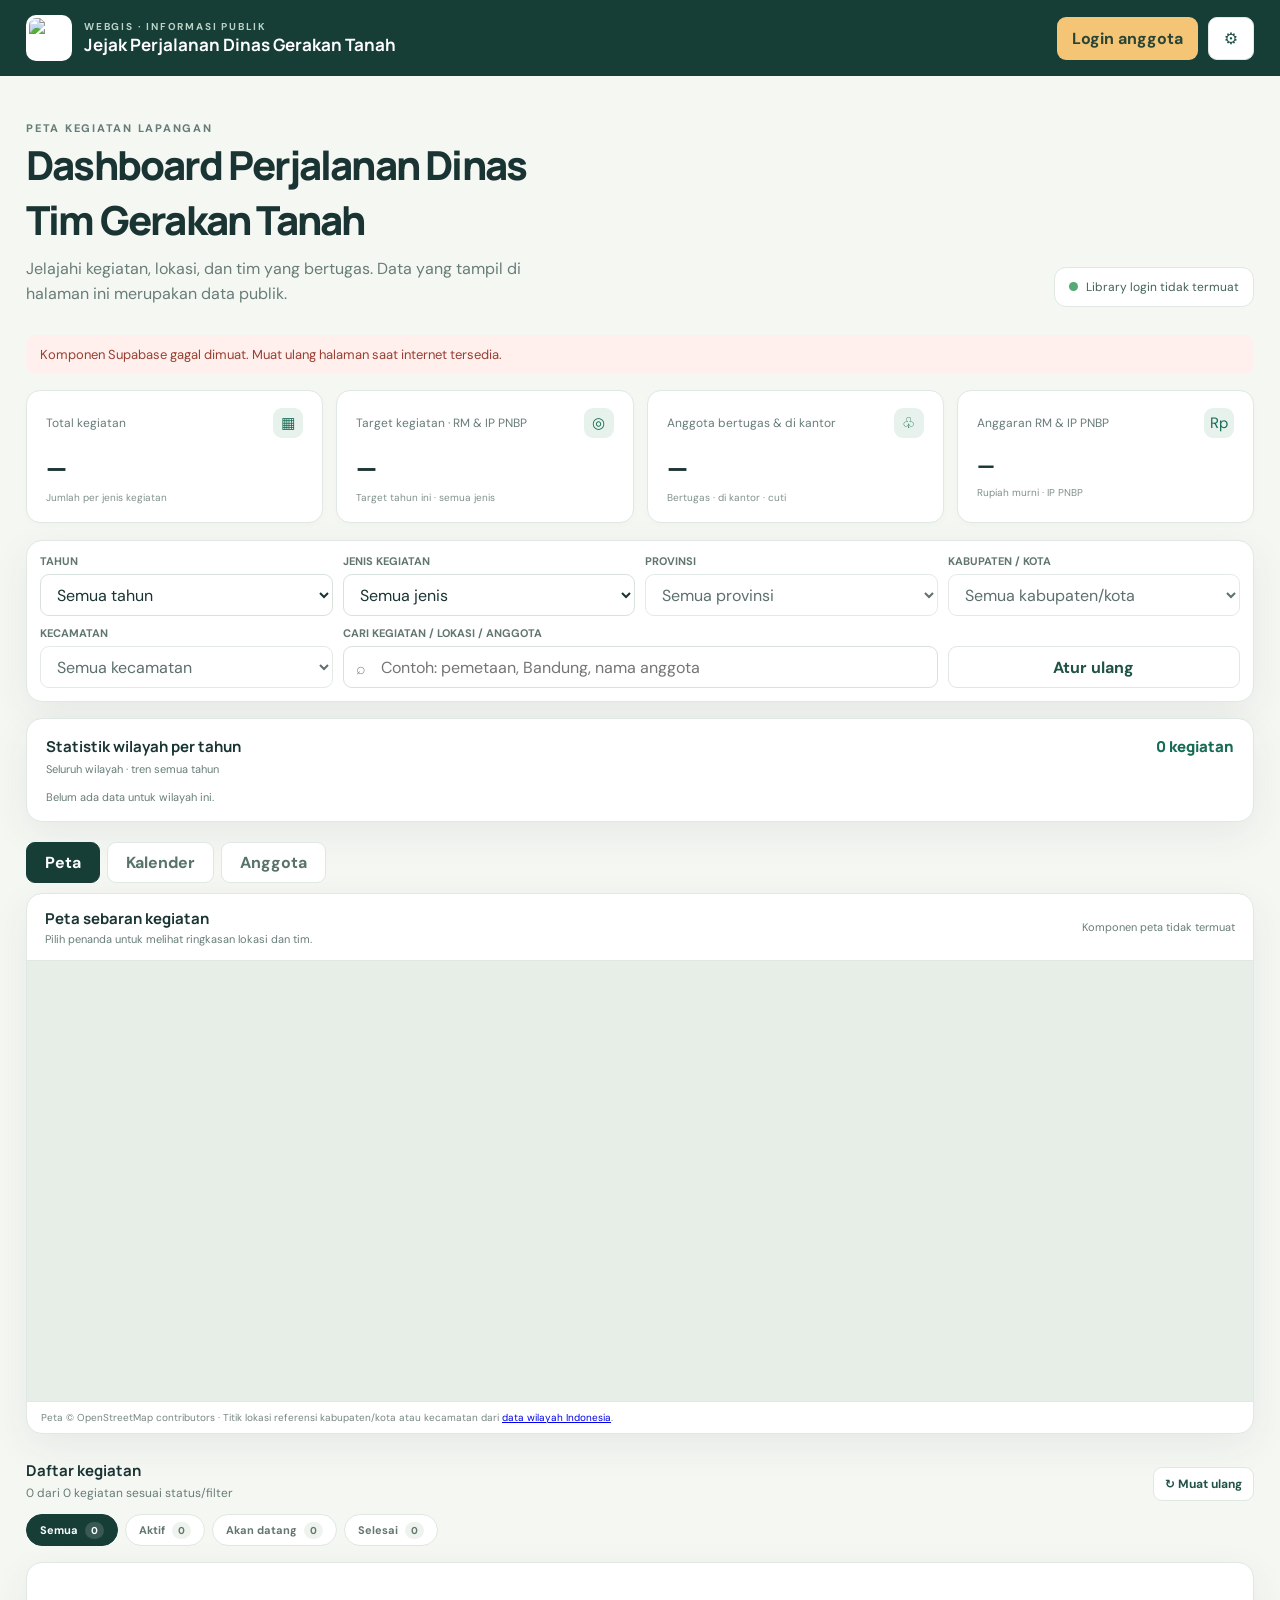
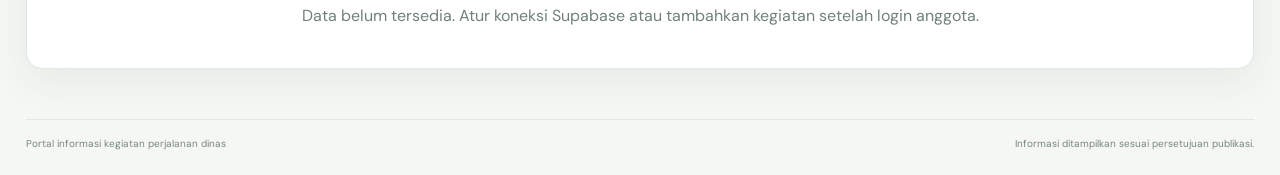
==== commit e215e598: "Add files via upload" ====
--- a/index.html
+++ b/index.html
@@ -12,7 +12,7 @@
 .brand-logo{height:46px;width:46px;border-radius:10px;background:#fff;object-fit:contain;padding:3px}.welcome-area{font-size:12px;color:#e2eee7}.welcome-area strong{color:#fff}.auth-tabs{display:flex;gap:4px;background:#eff4ef;padding:4px;border-radius:10px;margin-top:15px}.auth-tab{flex:1;border:0;border-radius:7px;padding:9px;background:transparent;color:#667b73;font-weight:700}.auth-tab.active{background:#fff;color:#176b55;box-shadow:0 1px 5px #1b3b2d18}.phase-tabs{display:flex;gap:7px;overflow:auto;margin:0 0 14px;padding-bottom:2px}.phase-tab{white-space:nowrap;border:1px solid var(--line);border-radius:99px;background:#fff;color:#63766f;padding:8px 13px;font-size:11px;font-weight:700}.phase-tab span{margin-left:4px;background:#eef3ee;border-radius:99px;padding:2px 6px;font-size:10px}.phase-tab.active{background:#173d37;color:#fff;border-color:#173d37}.phase-tab.active span{background:#ffffff25;color:#fff}.phase-badge{display:inline-block;border-radius:99px;padding:4px 8px;font-size:9px;font-weight:800}.phase-active{background:#e4f3e8;color:#226a45}.phase-upcoming{background:#fff3d8;color:#90641a}.phase-completed{background:#edf0ef;color:#66716c}@media(max-width:850px){.stats{grid-template-columns:repeat(2,1fr)}.cards{grid-template-columns:repeat(2,1fr)}.filters{grid-template-columns:repeat(2,minmax(0,1fr))}.filters .searchfield{grid-column:1/-1}.filters .reset{grid-column:1/-1}.hero{align-items:start;flex-direction:column}.hero-badge{display:flex;white-space:normal}}
 .view-tabs{display:flex;gap:7px;margin:20px 0 10px}.view-tab{border:1px solid var(--line);border-radius:9px;background:#fff;color:#58736a;padding:9px 18px;font-weight:700}.view-tab.active{background:#173d37;color:#fff;border-color:#173d37}.calendar-panel{padding:20px;margin-top:0}.calendar-head{display:flex;justify-content:space-between;align-items:center;gap:16px;margin-bottom:16px}.calendar-head h2{margin:0;font:700 20px Manrope,sans-serif}.calendar-head p{margin:5px 0 0;color:var(--muted);font-size:12px}.calendar-controls{display:flex;align-items:center;gap:8px}.calendar-controls strong{min-width:145px;text-align:center;text-transform:capitalize}.calendar-weekdays,.calendar-grid{display:grid;grid-template-columns:repeat(7,minmax(0,1fr))}.calendar-weekdays span{text-align:center;padding:10px 4px;color:var(--muted);font-size:11px;font-weight:800}.calendar-day{min-height:115px;border:1px solid var(--line);padding:7px;background:#fff;overflow:hidden}.calendar-day.outside{background:#f7f9f7;color:#aab5af}.calendar-day.today{box-shadow:inset 0 0 0 2px #77b690}.calendar-day.selected{background:#edf6ef}.calendar-day-button{display:block;border:0;background:transparent;color:inherit;padding:2px 4px;margin:0 0 4px;font-weight:800}.calendar-event{display:block;width:100%;overflow:hidden;text-overflow:ellipsis;white-space:nowrap;border:0;border-radius:5px;text-align:left;padding:4px 6px;margin:3px 0;background:#e8f2eb;color:#205e48;font-size:10px}.calendar-event:hover{background:#d4e8db}.calendar-more{font-size:10px;color:var(--muted);padding:2px 4px}.calendar-day-details{border-top:1px solid var(--line);margin-top:18px;padding-top:14px}.calendar-day-details h3{margin:0 0 10px;font-size:15px}.calendar-detail-item{display:grid;grid-template-columns:1fr auto;gap:6px 15px;padding:11px 0;border-bottom:1px solid var(--line)}.calendar-detail-item p{grid-column:1/-1;margin:0;color:var(--muted);font-size:12px}.calendar-detail-item button{justify-self:start}.calendar-empty{color:var(--muted);font-size:13px}@media(max-width:650px){.avatar-gallery{grid-template-columns:repeat(2,minmax(0,1fr))}.calendar-head{align-items:flex-start;flex-direction:column}.calendar-controls{width:100%;justify-content:space-between;gap:5px}.calendar-controls strong{min-width:0}.calendar-day{min-height:82px;padding:4px}.calendar-event{font-size:9px;padding:3px}.calendar-weekdays span{font-size:10px}.calendar-detail-item{grid-template-columns:1fr}.calendar-detail-item button{grid-column:1}}.welcome-avatar{width:34px;height:34px;display:inline-flex;align-items:center;justify-content:center;border-radius:50%;overflow:hidden;background:#e2efe6;flex:0 0 auto}.welcome-avatar svg{width:100%;height:100%}.avatar-gallery{display:grid;grid-template-columns:repeat(3,minmax(0,1fr));gap:10px;margin-top:8px}.avatar-option{display:grid;place-items:center;padding:6px;border:2px solid transparent;border-radius:50%;background:transparent;transition:.16s}.avatar-option:hover{background:#fff}.avatar-option.selected{border-color:var(--green);background:#e7f2ec;box-shadow:0 0 0 3px #176b5520}.avatar-option svg{width:64px;height:64px;display:block}.avatar-option-art svg{width:100%;height:100%;display:block}.avatar-option.selected{border:2px solid var(--green);background:var(--green2);box-shadow:0 0 0 2px #176b5520}.avatar{overflow:hidden}.avatar svg{width:100%;height:100%;display:block}.assignment-order-list{display:grid;gap:7px}.assignment-order-row{display:grid;grid-template-columns:1fr 100px;align-items:center;gap:10px;padding:8px 10px;border:1px solid var(--line);border-radius:9px;font-size:13px}.assignment-order-row b{color:var(--green)}@media(max-width:560px){.target-grid-head,.target-row{grid-template-columns:1.1fr .7fr 1fr 1fr;gap:5px}.view-tabs{display:flex;gap:7px;margin:20px 0 10px}.view-tab{border:1px solid var(--line);border-radius:9px;background:#fff;color:#58736a;padding:9px 18px;font-weight:700}.view-tab.active{background:#173d37;color:#fff;border-color:#173d37}.calendar-panel{padding:20px;margin-top:0}.calendar-head{display:flex;justify-content:space-between;align-items:center;gap:16px;margin-bottom:16px}.calendar-head h2{margin:0;font:700 20px Manrope,sans-serif}.calendar-head p{margin:5px 0 0;color:var(--muted);font-size:12px}.calendar-controls{display:flex;align-items:center;gap:8px}.calendar-controls strong{min-width:145px;text-align:center;text-transform:capitalize}.calendar-weekdays,.calendar-grid{display:grid;grid-template-columns:repeat(7,minmax(0,1fr))}.calendar-weekdays span{text-align:center;padding:10px 4px;color:var(--muted);font-size:11px;font-weight:800}.calendar-day{min-height:115px;border:1px solid var(--line);padding:7px;background:#fff;overflow:hidden}.calendar-day.outside{background:#f7f9f7;color:#aab5af}.calendar-day.today{box-shadow:inset 0 0 0 2px #77b690}.calendar-day.selected{background:#edf6ef}.calendar-day-button{display:block;border:0;background:transparent;color:inherit;padding:2px 4px;margin:0 0 4px;font-weight:800}.calendar-event{display:block;width:100%;overflow:hidden;text-overflow:ellipsis;white-space:nowrap;border:0;border-radius:5px;text-align:left;padding:4px 6px;margin:3px 0;background:#e8f2eb;color:#205e48;font-size:10px}.calendar-event:hover{background:#d4e8db}.calendar-more{font-size:10px;color:var(--muted);padding:2px 4px}.calendar-day-details{border-top:1px solid var(--line);margin-top:18px;padding-top:14px}.calendar-day-details h3{margin:0 0 10px;font-size:15px}.calendar-detail-item{display:grid;grid-template-columns:1fr auto;gap:6px 15px;padding:11px 0;border-bottom:1px solid var(--line)}.calendar-detail-item p{grid-column:1/-1;margin:0;color:var(--muted);font-size:12px}.calendar-detail-item button{justify-self:start}.calendar-empty{color:var(--muted);font-size:13px}@media(max-width:650px){.avatar-gallery{grid-template-columns:repeat(2,minmax(0,1fr))}.calendar-head{align-items:flex-start;flex-direction:column}.calendar-controls{width:100%;justify-content:space-between;gap:5px}.calendar-controls strong{min-width:0}.calendar-day{min-height:82px;padding:4px}.calendar-event{font-size:9px;padding:3px}.calendar-weekdays span{font-size:10px}.calendar-detail-item{grid-template-columns:1fr}.calendar-detail-item button{grid-column:1}}.welcome-avatar{width:34px;height:34px;display:inline-flex;align-items:center;justify-content:center;border-radius:50%;overflow:hidden;background:#e2efe6;flex:0 0 auto}.welcome-avatar svg{width:100%;height:100%}.avatar-gallery{display:grid;grid-template-columns:repeat(3,minmax(0,1fr));gap:10px;margin-top:8px}.avatar-option{display:grid;place-items:center;padding:6px;border:2px solid transparent;border-radius:50%;background:transparent;transition:.16s}.avatar-option:hover{background:#fff}.avatar-option.selected{border-color:var(--green);background:#e7f2ec;box-shadow:0 0 0 3px #176b5520}.avatar-option svg{width:64px;height:64px;display:block}.avatar-option-art svg{width:100%;height:100%;display:block}.avatar-option.selected{border:2px solid var(--green);background:var(--green2);box-shadow:0 0 0 2px #176b5520}.avatar{overflow:hidden}.avatar svg{width:100%;height:100%;display:block}.assignment-order-list{display:grid;gap:7px}.assignment-order-row{display:grid;grid-template-columns:1fr 100px;align-items:center;gap:10px;padding:8px 10px;border:1px solid var(--line);border-radius:9px;font-size:13px}.assignment-order-row b{color:var(--green)}.target-grid-head{font-size:8px}.target-row strong{font-size:9px}.target-row .input{font-size:10px;padding:7px 5px}.nav{min-height:66px;height:auto;flex-wrap:wrap;padding:10px 0;gap:8px}.nav-actions{flex-wrap:wrap;align-items:center}.welcome-area{display:inline-block!important}.wrap{padding:0 15px}.nav{height:66px}.brand strong{font-size:14px}.brand-mark{height:36px;width:36px}.nav .btn{padding:9px 11px;font-size:11px}.hero{padding:26px 0 20px}.stats{gap:8px}.stat{padding:13px}.stat strong{font-size:23px}.filters{gap:8px;padding:10px}.control{font-size:12px}.map-head{align-items:start}.map-head .map-key{display:none}#map{height:360px}.cards{grid-template-columns:1fr}.content{padding-top:22px}.form{grid-template-columns:1fr}.form .wide{grid-column:auto}.form-actions{grid-column:auto}.footer{display:block;line-height:1.7}}
 .members-panel{padding:22px;margin:18px 0}.members-head{display:flex;justify-content:space-between;align-items:flex-start;gap:18px}.members-head h2{margin:0;font-size:20px}.members-head p{margin:6px 0 0;color:var(--muted);font-size:13px}.member-totals{display:flex;gap:8px;flex-wrap:wrap}.member-total{padding:7px 10px;border-radius:999px;background:#f2f5f2;font-size:12px;font-weight:700}.member-filters{display:flex;align-items:end;gap:12px;margin:18px 0}.member-search-label{flex:1}.member-filters label{display:grid;gap:6px;color:var(--muted);font-size:12px;font-weight:700}.member-filters select{min-width:145px}.member-grid{display:grid;grid-template-columns:repeat(2,minmax(0,1fr));gap:13px}.member-card{background:#fff;border:1px solid var(--line);border-radius:14px;padding:16px}.member-card-head{display:flex;align-items:center;gap:11px}.member-card-id{min-width:0;flex:1}.member-card-id strong{display:block}.member-card-id small{display:block;color:var(--muted);margin-top:3px}.member-state{border-radius:999px;padding:6px 9px;font-size:11px;font-weight:800;white-space:nowrap}.member-state.on-trip{color:#155c43;background:#e1f3e8}.member-state.at-office{color:#375d80;background:#e8f1fa}.member-state.on-leave{color:#8a5b22;background:#fff2dc}.member-current-trips{margin:12px 0 0;padding:10px 12px;border-radius:10px;background:#f5f8f5;font-size:12px}.member-current-trips strong{display:block;margin-bottom:4px}.member-current-trips p{margin:3px 0;color:#516762}.member-history{border-top:1px solid var(--line);margin-top:13px;padding-top:12px}.member-history-head{display:flex;justify-content:space-between;align-items:center;margin-bottom:9px}.member-history-head strong{font-size:13px}.member-history-head b{font-size:18px;color:var(--green)}.member-type-counts{display:flex;gap:6px;flex-wrap:wrap}.member-type-count{padding:5px 8px;background:#f2f5f2;border-radius:7px;color:#536861;font-size:11px}.member-empty{grid-column:1/-1;padding:22px;text-align:center;color:var(--muted)}
-@media(max-width:700px){.members-head{display:block}.member-totals{margin-top:12px}.member-grid{grid-template-columns:1fr}.member-filters{align-items:stretch;flex-direction:column}.member-filters select{width:100%}}</style>
+@media(max-width:700px){.members-head{display:block}.member-totals{margin-top:12px}.member-grid{grid-template-columns:1fr}.member-filters{align-items:stretch;flex-direction:column}.member-filters select{width:100%}}.target-form-grid{display:grid;grid-template-columns:repeat(2,minmax(0,1fr));gap:12px}.target-form-grid label{display:grid;gap:6px;color:var(--muted);font-size:12px;font-weight:700}.target-help{margin:0;color:var(--muted);font-size:12px}.target-modal-box{width:min(760px,100%)}@media(max-width:600px){.target-form-grid{grid-template-columns:1fr}}</style>
 </head>
 <body>
 <header class="top"><div class="wrap nav"><div class="brand"><img class="brand-logo" src="https://esdm.go.id/themes/v2/img/logo-esdm.jpg?v=3" alt="Logo Kementerian ESDM"><div><small>WEBGIS · INFORMASI PUBLIK</small><strong>Jejak Perjalanan Dinas Gerakan Tanah</strong></div></div><div class="nav-actions"><span id="welcome-area" class="welcome-area hidden"><span id="welcome-avatar" class="welcome-avatar">🧭</span>Selamat datang, <strong id="welcome-name"></strong></span><button id="profile-top" class="btn btn-light btn-small hidden" type="button">Profil saya</button><button class="btn btn-main" id="login-toggle">Login anggota</button><button class="btn btn-light hidden" id="logout-top">Keluar</button><button class="btn btn-light" id="settings-toggle" aria-label="Pengaturan Supabase" title="Pengaturan Supabase">⚙</button></div></div></header>
@@ -21,7 +21,7 @@
 <div id="status" class="status" role="status"></div>
 <section class="stats" aria-label="Ringkasan statistik">
 <article class="stat"><div class="stat-head"><span>Total kegiatan</span><span class="stat-icon">▦</span></div><strong id="stat-total">—</strong><span class="sub" id="stat-total-sub">Jumlah per jenis kegiatan</span></article>
-<article class="stat"><div class="stat-head"><span>Target kegiatan · semua jenis</span><span class="stat-icon">◎</span></div><strong id="stat-target">—</strong><span class="sub" id="stat-target-sub">Target tahun ini · semua jenis</span></article>
+<article class="stat"><div class="stat-head"><span>Target kegiatan · RM & IP PNBP</span><span class="stat-icon">◎</span></div><strong id="stat-target">—</strong><span class="sub" id="stat-target-sub">Target tahun ini · semua jenis</span></article>
 <article class="stat"><div class="stat-head"><span>Anggota bertugas &amp; di kantor</span><span class="stat-icon">♧</span></div><strong id="stat-members">—</strong><span class="sub" id="stat-members-sub">Bertugas · di kantor · cuti</span></article>
 <article class="stat stat-budget"><div class="stat-head"><span>Anggaran RM &amp; IP PNBP</span><span class="stat-icon">Rp</span></div><strong id="stat-budget-total">—</strong><span class="sub" id="stat-budget-sub">Rupiah murni · IP PNBP</span></article>
 </section>
@@ -45,7 +45,7 @@
 </main>
 <div id="settings-modal" class="modal-backdrop" role="dialog" aria-modal="true" aria-labelledby="settings-title"><div class="modal"><div class="modal-head"><div><p class="kicker">KONEKSI DATA</p><h2 id="settings-title">Hubungkan Supabase</h2><p>Masukkan URL proyek dan publishable/anon key. Jangan pernah gunakan service_role atau secret key di browser.</p></div><button class="xbtn" data-close="settings-modal" aria-label="Tutup">×</button></div><div class="config-note"><strong>Key yang benar:</strong> publishable key (atau anon key proyek lama). Key ini memang terlihat di halaman publik; izin baca/tulis tetap ditentukan oleh kebijakan RLS di database.</div><form id="settings-form" class="form" style="margin-top:14px"><label class="wide">Project URL<input class="input" name="url" type="url" placeholder="https://abcdefgh.supabase.co" required></label><label class="wide">Publishable / anon key<textarea class="input" name="key" rows="3" placeholder="sb_publishable_… atau anon JWT" required></textarea></label><div class="form-actions"><button type="button" class="btn btn-light" id="clear-settings">Hapus pengaturan tersimpan</button><button class="btn btn-main">Simpan dan hubungkan</button></div></form></div></div>
 <div id="login-modal" class="modal-backdrop" role="dialog" aria-modal="true" aria-labelledby="login-title"><div class="modal"><div class="modal-head"><div><p class="kicker">AREA ANGGOTA</p><h2 id="login-title">Login anggota tim</h2><p>Masuk dengan email dan kata sandi. Akun yang dibuat di sini langsung menjadi anggota aktif dan dapat mengelola kegiatan.</p></div><button class="xbtn" data-close="login-modal" aria-label="Tutup">×</button></div><div id="login-message" class="config-note">Hubungkan Supabase untuk mulai.</div><div id="login-form" style="margin-top:14px"><div class="auth-tabs" role="tablist"><button type="button" class="auth-tab active" data-auth-mode="login">Masuk</button><button type="button" class="auth-tab" data-auth-mode="signup">Buat akun</button></div><div class="form"><label id="display-name-wrap" class="wide">Nama anggota yang tampil di peta<input id="auth-display-name" class="input" type="text" maxlength="120" autocomplete="name" placeholder="Nama lengkap / nama tampilan" required></label><label class="wide">Email untuk login (bisa memakai Gmail)<input id="auth-email" class="input" type="email" autocomplete="username" placeholder="nama@email.com" required></label><label id="position-wrap" class="wide hidden">Posisi / Jabatan<input id="auth-position" class="input" type="text" maxlength="120" autocomplete="organization-title" placeholder="Contoh: Surveyor pemetaan" required></label><label id="phone-wrap" class="wide hidden">Nomor telepon (opsional)<input id="auth-phone" class="input" type="tel" maxlength="32" autocomplete="tel" inputmode="tel" placeholder="Contoh: 0812 3456 7890"></label><label id="google-email-wrap" class="wide hidden">Email Google / Gmail untuk kontak (opsional)<input id="auth-google-email" class="input" type="email" maxlength="254" autocomplete="email" placeholder="Isi jika berbeda dari email login"></label><label class="wide">Kata sandi<input id="auth-password" class="input" type="password" autocomplete="current-password" minlength="8" placeholder="Minimal 8 karakter" required></label><div class="form-actions"><button id="email-login" type="button" class="btn btn-main">Masuk</button><button id="email-signup" type="button" class="btn btn-main hidden">Buat akun</button></div></div><p id="signup-hint" style="font-size:11px;color:#75847e">Masuk dengan akun yang sudah terdaftar. Akun baru langsung menjadi anggota aktif.</p><button id="forgot-password" type="button" class="link-btn">Lupa kata sandi?</button></div></div></div>
-<div id="activity-modal" class="modal-backdrop" role="dialog" aria-modal="true" aria-labelledby="activity-form-title"><div class="modal"><div class="modal-head"><div><p class="kicker">AREA ANGGOTA</p><h2>Formulir kegiatan</h2><p>Isi informasi kegiatan dan pilih anggota yang bertugas.</p></div><button class="xbtn" data-close="activity-modal" aria-label="Tutup">×</button></div><form id="activity-form" class="form auth-box hidden"><input name="id" type="hidden"><h3 class="wide" id="activity-form-title">Tambah kegiatan</h3><label>Judul kegiatan<input name="title" class="input" maxlength="160" required></label><label>Jenis<select name="activity_type" class="input" required><option value="pemetaan">Pemetaan</option><option value="tanggap_darurat">Tanggap Darurat</option><option value="pasca_bencana">Pasca Bencana</option><option value="lews">LEWS</option><option value="penyelidikan">Penyelidikan</option><option value="khusus">Khusus</option></select></label><label>Provinsi<select id="activity-province" class="input" required><option value="">Pilih provinsi</option></select></label><label>Kabupaten / kota<select id="activity-regency" class="input" required disabled><option value="">Pilih provinsi dahulu</option></select></label><label class="wide">Kecamatan (opsional)<select id="activity-district" class="input" disabled><option value="">Seluruh kabupaten/kota</option></select><small id="region-help">Pilih kecamatan bila diperlukan; pin peta mengikuti titik referensi wilayah terpilih.</small></label><label>Tanggal mulai<input name="start_date" class="input" type="date" required></label><label>Tanggal selesai<input name="end_date" class="input" type="date" required></label><label class="wide">Detail / ringkasan kegiatan (opsional)<textarea name="summary" class="input" rows="3" maxlength="2000" placeholder="Boleh dikosongkan"></textarea></label><label class="wide">Tautan lampiran (opsional)<input name="attachment_url" class="input" type="url" maxlength="2048" placeholder="https://..."><small>Gunakan tautan yang memang boleh dilihat publik. Jangan menautkan dokumen internal atau data pribadi.</small></label><label class="wide">Anggota tim<select id="member-select" name="member_ids" class="input" multiple size="5"></select><small>Pilih satu atau beberapa nama. Tekan Ctrl (Windows) atau Command (Mac) saat memilih.</small></label><label class="wide">Ketua tim (Katim) — ditampilkan paling atas<select id="lead-member-select" class="input"><option value="">Belum ditentukan</option></select></label><div class="wide"><strong>Urutan anggota lainnya</strong><small style="display:block;margin:5px 0 8px">Pilih nomor urut untuk menentukan posisi anggota pada daftar publik. Katim selalu berada paling atas.</small><div id="assignment-order-list" class="assignment-order-list"><span class="muted">Pilih anggota tim untuk mengatur urutan.</span></div></div><div class="form-actions"><button class="btn btn-light" type="button" id="cancel-activity">Batal</button><button class="btn btn-main">Simpan kegiatan</button></div></form></div></div><div id="profile-modal" class="modal-backdrop" role="dialog" aria-modal="true" aria-labelledby="profile-title"><div class="modal"><div class="modal-head"><div><p class="kicker">AKUN ANGGOTA</p><h2 id="profile-title">Edit profil</h2><p>Nama, jabatan, dan status Di kantor/Cuti tampil pada tab Anggota. Telepon dan email kontak tetap privat. Status Bertugas dihitung otomatis dari tanggal penugasan kegiatan.</p></div><button class="xbtn" data-close="profile-modal" aria-label="Tutup">×</button></div><form id="profile-form" class="form"><label class="wide">Email login<input name="login_email" class="input" type="email" maxlength="254" autocomplete="email" required><small>Perubahan email dapat memerlukan konfirmasi lewat email dari Supabase.</small></label><div class="wide"><span class="field-label">Pilih avatar</span><div id="avatar-choice-list" class="avatar-gallery" role="group" aria-label="Pilih ilustrasi avatar anggota"></div><input type="hidden" name="avatar_id" value="explorer"></div><label class="wide">Nama tampilan<input name="display_name" class="input" maxlength="120" required></label><label class="wide">Posisi / jabatan<input name="position" class="input" maxlength="120"></label><label>Nomor telepon<input name="phone" class="input" type="tel" maxlength="32"></label><label>Email kontak<input name="google_email" class="input" type="email" maxlength="254"></label><label class="wide">Status jika tidak sedang ada penugasan<select name="work_status" class="input"><option value="kantor">Di kantor</option><option value="cuti">Cuti</option></select><small>Status bertugas diambil otomatis dari kegiatan yang tanggalnya sedang berlangsung.</small></label><div class="form-actions"><button type="button" class="btn btn-light" data-close="profile-modal">Batal</button><button class="btn btn-main">Simpan profil</button></div></form></div></div><div id="target-modal" class="modal-backdrop" role="dialog" aria-modal="true" aria-labelledby="target-title"><div class="modal target-modal-box"><div class="modal-head"><div><p class="kicker">PERENCANAAN TAHUNAN</p><h2 id="target-title">Target &amp; anggaran per jenis</h2><p>Isi target jumlah kegiatan dan alokasi anggaran RM/IP PNBP untuk setiap jenis kegiatan.</p></div><button class="xbtn" data-close="target-modal" aria-label="Tutup">×</button></div><form id="target-form" class="form"><label class="wide">Tahun perencanaan<input name="year" class="input" type="number" min="2000" max="2200" required></label><div class="target-grid-head"><span>Jenis kegiatan</span><span>Target</span><span>Rupiah Murni (Rp)</span><span>IP PNBP (Rp)</span></div><div id="target-type-rows" class="target-type-rows"></div><div class="form-actions"><button type="button" class="btn btn-light" data-close="target-modal">Batal</button><button class="btn btn-main">Simpan target &amp; anggaran</button></div></form></div></div><div id="detail-modal" class="modal-backdrop" role="dialog" aria-modal="true" aria-labelledby="detail-title"><div class="modal"><div class="modal-head"><div><p class="kicker">DETAIL KEGIATAN</p><h2 id="detail-title"></h2></div><button class="xbtn" data-close="detail-modal" aria-label="Tutup">×</button></div><div id="detail-body"></div></div></div>
+<div id="activity-modal" class="modal-backdrop" role="dialog" aria-modal="true" aria-labelledby="activity-form-title"><div class="modal"><div class="modal-head"><div><p class="kicker">AREA ANGGOTA</p><h2>Formulir kegiatan</h2><p>Isi informasi kegiatan dan pilih anggota yang bertugas.</p></div><button class="xbtn" data-close="activity-modal" aria-label="Tutup">×</button></div><form id="activity-form" class="form auth-box hidden"><input name="id" type="hidden"><h3 class="wide" id="activity-form-title">Tambah kegiatan</h3><label>Judul kegiatan<input name="title" class="input" maxlength="160" required></label><label>Jenis<select name="activity_type" class="input" required><option value="pemetaan">Pemetaan</option><option value="tanggap_darurat">Tanggap Darurat</option><option value="pasca_bencana">Pasca Bencana</option><option value="lews">LEWS</option><option value="penyelidikan">Penyelidikan</option><option value="khusus">Khusus</option></select></label><label>Provinsi<select id="activity-province" class="input" required><option value="">Pilih provinsi</option></select></label><label>Kabupaten / kota<select id="activity-regency" class="input" required disabled><option value="">Pilih provinsi dahulu</option></select></label><label class="wide">Kecamatan (opsional)<select id="activity-district" class="input" disabled><option value="">Seluruh kabupaten/kota</option></select><small id="region-help">Pilih kecamatan bila diperlukan; pin peta mengikuti titik referensi wilayah terpilih.</small></label><label>Tanggal mulai<input name="start_date" class="input" type="date" required></label><label>Tanggal selesai<input name="end_date" class="input" type="date" required></label><label class="wide">Detail / ringkasan kegiatan (opsional)<textarea name="summary" class="input" rows="3" maxlength="2000" placeholder="Boleh dikosongkan"></textarea></label><label class="wide">Tautan lampiran (opsional)<input name="attachment_url" class="input" type="url" maxlength="2048" placeholder="https://..."><small>Gunakan tautan yang memang boleh dilihat publik. Jangan menautkan dokumen internal atau data pribadi.</small></label><label class="wide">Anggota tim<select id="member-select" name="member_ids" class="input" multiple size="5"></select><small>Pilih satu atau beberapa nama. Tekan Ctrl (Windows) atau Command (Mac) saat memilih.</small></label><label class="wide">Ketua tim (Katim) — ditampilkan paling atas<select id="lead-member-select" class="input"><option value="">Belum ditentukan</option></select></label><div class="wide"><strong>Urutan anggota lainnya</strong><small style="display:block;margin:5px 0 8px">Pilih nomor urut untuk menentukan posisi anggota pada daftar publik. Katim selalu berada paling atas.</small><div id="assignment-order-list" class="assignment-order-list"><span class="muted">Pilih anggota tim untuk mengatur urutan.</span></div></div><div class="form-actions"><button class="btn btn-light" type="button" id="cancel-activity">Batal</button><button class="btn btn-main">Simpan kegiatan</button></div></form></div></div><div id="profile-modal" class="modal-backdrop" role="dialog" aria-modal="true" aria-labelledby="profile-title"><div class="modal"><div class="modal-head"><div><p class="kicker">AKUN ANGGOTA</p><h2 id="profile-title">Edit profil</h2><p>Nama, jabatan, dan status Di kantor/Cuti tampil pada tab Anggota. Telepon dan email kontak tetap privat. Status Bertugas dihitung otomatis dari tanggal penugasan kegiatan.</p></div><button class="xbtn" data-close="profile-modal" aria-label="Tutup">×</button></div><form id="profile-form" class="form"><label class="wide">Email login<input name="login_email" class="input" type="email" maxlength="254" autocomplete="email" required><small>Perubahan email dapat memerlukan konfirmasi lewat email dari Supabase.</small></label><div class="wide"><span class="field-label">Pilih avatar</span><div id="avatar-choice-list" class="avatar-gallery" role="group" aria-label="Pilih ilustrasi avatar anggota"></div><input type="hidden" name="avatar_id" value="explorer"></div><label class="wide">Nama tampilan<input name="display_name" class="input" maxlength="120" required></label><label class="wide">Posisi / jabatan<input name="position" class="input" maxlength="120"></label><label>Nomor telepon<input name="phone" class="input" type="tel" maxlength="32"></label><label>Email kontak<input name="google_email" class="input" type="email" maxlength="254"></label><label class="wide">Status jika tidak sedang ada penugasan<select name="work_status" class="input"><option value="kantor">Di kantor</option><option value="cuti">Cuti</option></select><small>Status bertugas diambil otomatis dari kegiatan yang tanggalnya sedang berlangsung.</small></label><div class="form-actions"><button type="button" class="btn btn-light" data-close="profile-modal">Batal</button><button class="btn btn-main">Simpan profil</button></div></form></div></div><div id="target-modal" class="modal-backdrop" role="dialog" aria-modal="true" aria-labelledby="target-title"><div class="modal target-modal-box"><div class="modal-head"><div><p class="kicker">PERENCANAAN TAHUNAN</p><h2 id="target-title">Target &amp; anggaran tahunan</h2><p>Tentukan target jumlah kegiatan berdasarkan sumber dana. Anggaran dicatat satu kali per tahun dan dipisah antara Rupiah Murni dan IP PNBP.</p></div><button class="xbtn" data-close="target-modal" aria-label="Tutup">×</button></div><form id="target-form" class="form"><label class="wide">Tahun perencanaan<input name="year" class="input" type="number" min="2000" max="2200" required></label><div class="target-form-grid wide"><label>Target kegiatan · Rupiah Murni<input name="target_rm_count" class="input" type="number" min="0" max="1000000" step="1" required></label><label>Target kegiatan · IP PNBP<input name="target_ip_count" class="input" type="number" min="0" max="1000000" step="1" required></label><label>Anggaran · Rupiah Murni (Rp)<input name="budget_rupiah_murni" class="input" type="number" min="0" step="1" required></label><label>Anggaran · IP PNBP (Rp)<input name="budget_ip_pnbp" class="input" type="number" min="0" step="1" required></label></div><p class="wide target-help">Target adalah jumlah kegiatan, bukan nilai rupiah. Total anggaran dashboard menjumlahkan Rupiah Murni dan IP PNBP.</p><div class="form-actions"><button type="button" class="btn btn-light" data-close="target-modal">Batal</button><button class="btn btn-main">Simpan target &amp; anggaran</button></div></form></div></div><div id="detail-modal" class="modal-backdrop" role="dialog" aria-modal="true" aria-labelledby="detail-title"><div class="modal"><div class="modal-head"><div><p class="kicker">DETAIL KEGIATAN</p><h2 id="detail-title"></h2></div><button class="xbtn" data-close="detail-modal" aria-label="Tutup">×</button></div><div id="detail-body"></div></div></div>
 <div id="recovery-modal" class="modal-backdrop" role="dialog" aria-modal="true" aria-labelledby="recovery-title"><div class="modal"><div class="modal-head"><div><p class="kicker">PEMULIHAN AKUN</p><h2 id="recovery-title">Buat kata sandi baru</h2><p>Masukkan kata sandi baru minimal 8 karakter.</p></div><button class="xbtn" data-close="recovery-modal" aria-label="Tutup">×</button></div><form id="recovery-form" class="form"><label class="wide">Kata sandi baru<input id="recovery-password" class="input" type="password" minlength="8" autocomplete="new-password" required></label><label class="wide">Ulangi kata sandi<input id="recovery-confirm" class="input" type="password" minlength="8" autocomplete="new-password" required></label><div class="form-actions"><button class="btn btn-main">Simpan kata sandi</button></div></form></div></div><div id="toast" class="toast" role="status"></div>
 <script src="https://unpkg.com/leaflet@1.9.4/dist/leaflet.js" integrity="sha256-20nQCchB9co0qIjJZRGuk2/Z9VM+kNiyxNV1lvTlZBo=" crossorigin=""></script>
 <script src="./config.js"></script>
@@ -87,15 +87,13 @@
 function normRegion(v){return String(v||"").toLocaleLowerCase("id").replace(/[.,]/g,"").replace(/\s+/g," ").trim()}
 function filtered(){const year=$("#filter-year").value,type=$("#filter-type").value,q=$("#filter-search").value.trim().toLocaleLowerCase("id"),sel=selectedRegion("filter"),regRows=sel.province?state.regionCache["regencies:"+sel.province.id]||[]:[];return state.rows.filter(r=>{const names=(r.assignments||[]).map(a=>a.team_members?.display_name||"").join(" ");const hay=[r.title,r.location_name,r.province_name,r.regency_name,r.district_name,r.summary,names].join(" ").toLocaleLowerCase("id");const fallback=normRegion(r.location_name);const inProvince=!sel.province||r.province_code===sel.province.id||(!r.province_code&&regRows.some(x=>fallback.includes(normRegion(x.name))));const inRegency=!sel.regency||r.regency_code===sel.regency.id||(!r.regency_code&&normRegion(r.location_name).includes(normRegion(sel.regency.name)));const inDistrict=!sel.district||r.district_code===sel.district.id;return(!year||r.start_date?.startsWith(year))&&(!type||r.activity_type===type)&&(!q||hay.includes(q))&&inProvince&&inRegency&&inDistrict})}
 async function fetchAllActivities(){const all=[],size=1000;for(let from=0;;from+=size){const {data,error}=await state.client.from("activities").select("id,title,activity_type,location_name,province_code,province_name,regency_code,regency_name,district_code,district_name,latitude,longitude,start_date,end_date,summary,attachment_url,assignments(team_member_id,is_team_lead,display_order,team_members(id,display_name,position,avatar_id))").order("start_date",{ascending:false}).range(from,from+size-1);if(error)return {data:null,error};all.push(...(data||[]));if(!data||data.length<size)break}return {data:all,error:null}}
-async function loadData(){if(!state.client)return;status("Mengambil kegiatan dan anggota dari Supabase…");$("#connection-label").textContent="Memuat data…";const [a,m,t,pres,memberOverview]=await Promise.all([fetchAllActivities(),state.client.from("team_members").select("id,display_name,position,avatar_id").eq("active",true).order("display_name"),state.client.from("activity_type_targets").select("year,activity_type,target_count,budget_rupiah_murni,budget_ip_pnbp"),state.client.rpc("get_team_presence_stats"),state.client.rpc("get_public_member_overview")]);if(a.error||m.error||t.error||pres.error||memberOverview.error){const failures=[["kegiatan",a.error],["anggota/avatar",m.error],["target dan anggaran",t.error],["statistik anggota",pres.error],["rekap anggota",memberOverview.error]].filter(([,err])=>err);failures.forEach(([area,err])=>console.error("Supabase gagal membaca "+area,err));const [area,err]=failures[0];const code=err.code?" ("+err.code+")":"";const detail=String(err.message||err.details||"Kesalahan database").slice(0,220);state.rows=[];state.members=[];$("#connection-label").textContent="Periksa konfigurasi database";status("Gagal membaca "+area+code+": "+detail+". Periksa migrasi dan izin RLS.",true);render();return}state.rows=a.data||[];state.members=m.data||[];state.targets=t.data||[];state.presence=pres.data||{};state.memberOverview=memberOverview.data||[];$("#connection-label").textContent="Terhubung ke Supabase";status("");fillMemberSelect();updateStats();fillYears();render()}
+async function loadData(){if(!state.client)return;status("Mengambil kegiatan dan anggota dari Supabase…");$("#connection-label").textContent="Memuat data…";const [a,m,t,pres,memberOverview]=await Promise.all([fetchAllActivities(),state.client.from("team_members").select("id,display_name,position,avatar_id").eq("active",true).order("display_name"),state.client.from("annual_activity_plans").select("year,target_rm_count,target_ip_pnbp_count,budget_rupiah_murni,budget_ip_pnbp"),state.client.rpc("get_team_presence_stats"),state.client.rpc("get_public_member_overview")]);if(a.error||m.error||t.error||pres.error||memberOverview.error){const failures=[["kegiatan",a.error],["anggota/avatar",m.error],["target dan anggaran",t.error],["statistik anggota",pres.error],["rekap anggota",memberOverview.error]].filter(([,err])=>err);failures.forEach(([area,err])=>console.error("Supabase gagal membaca "+area,err));const [area,err]=failures[0];const code=err.code?" ("+err.code+")":"";const detail=String(err.message||err.details||"Kesalahan database").slice(0,220);state.rows=[];state.members=[];$("#connection-label").textContent="Periksa konfigurasi database";status("Gagal membaca "+area+code+": "+detail+". Periksa migrasi dan izin RLS.",true);render();return}state.rows=a.data||[];state.members=m.data||[];state.targets=t.data||[];state.presence=pres.data||{};state.memberOverview=memberOverview.data||[];$("#connection-label").textContent="Terhubung ke Supabase";status("");fillMemberSelect();updateStats();fillYears();render()}
 function fillMemberSelect(){const s=$("#member-select");s.innerHTML=state.members.map(m=>'<option value="'+esc(m.id)+'">'+esc(m.display_name)+(m.position?" · "+esc(m.position):"")+"</option>").join("");refreshLeadOptions()}
 function refreshLeadOptions(preferred=$("#lead-member-select").value){const lead=$("#lead-member-select"),chosen=[...$("#member-select").selectedOptions];lead.innerHTML='<option value="">Belum ditentukan</option>'+chosen.map(o=>'<option value="'+esc(o.value)+'">'+esc(o.textContent)+"</option>").join("");lead.value=chosen.some(o=>o.value===preferred)?preferred:"";renderAssignmentOrder()}
 function renderAssignmentOrder(saved={}){const box=$("#assignment-order-list"),chosen=[...$("#member-select").selectedOptions];if(!chosen.length){box.innerHTML='<span class="muted">Pilih anggota tim untuk mengatur urutan.</span>';return}const sorted=chosen.slice().sort((a,b)=>(Number(saved[a.value])||999)-(Number(saved[b.value])||999)||a.textContent.localeCompare(b.textContent,"id")),opts=chosen.map((_,i)=>'<option value="'+(i+1)+'">'+(i+1)+"</option>").join("");box.innerHTML=sorted.map((o,i)=>'<label class="assignment-order-row"><span>'+esc(o.textContent)+(o.value===$("#lead-member-select").value?' <b>(Katim · selalu paling atas)</b>':'')+'</span><select class="input" data-order-member="'+esc(o.value)+'" aria-label="Urutan '+esc(o.textContent)+'">'+opts+'</select></label>').join("");sorted.forEach((o,i)=>{const sel=box.querySelector('[data-order-member="'+CSS.escape(o.value)+'"]');sel.value=String(Math.min(chosen.length,Number(saved[o.value])||i+1))})}function sortedAssignments(r){return (r.assignments||[]).slice().sort((a,b)=>Number(!!b.is_team_lead)-Number(!!a.is_team_lead)||(Number(a.display_order)||0)-(Number(b.display_order)||0)||String(a.team_members?.display_name||"").localeCompare(String(b.team_members?.display_name||""),"id"))}
 function money(value){return new Intl.NumberFormat("id-ID",{style:"currency",currency:"IDR",maximumFractionDigits:0}).format(Number(value)||0)}
 function compactMoney(value){return new Intl.NumberFormat("id-ID",{style:"currency",currency:"IDR",notation:"compact",maximumFractionDigits:1}).format(Number(value)||0)}
-function updateStats(){const currentYear=String(new Date().getFullYear()),byType={};Object.keys(label).forEach(k=>byType[k]=0);state.rows.forEach(r=>{byType[r.activity_type]=(byType[r.activity_type]||0)+1});const breakdown=Object.entries(label).map(([k])=>label[k]+" "+(byType[k]||0)).join(" · ");$("#stat-total").textContent=state.rows.length.toLocaleString("id-ID");$("#stat-total-sub").textContent=breakdown||"Belum ada kegiatan";const plan=state.targets.filter(t=>String(t.year)===currentYear),targetCount=plan.reduce((n,t)=>n+(Number(t.target_count)||0),0),actual=state.rows.filter(r=>r.start_date?.startsWith(currentYear)).length;$("#stat-target").textContent=plan.length?targetCount.toLocaleString("id-ID"):"—";const targetBreakdown=Object.entries(label).map(([type,name])=>name+" "+(Number(plan.find(t=>t.activity_type===type)?.target_count)||0)).join(" · ");$("#stat-target-sub").textContent=(plan.length?targetBreakdown:"Target per jenis belum diatur untuk "+currentYear)+" · realisasi "+actual.toLocaleString("id-ID")+" kegiatan";const presence=state.presence||{};$("#stat-members").textContent=Number(presence.bertugas||0).toLocaleString("id-ID");$("#stat-members-sub").textContent="Bertugas (tanggal dinas) · di kantor "+Number(presence.kantor||0).toLocaleString("id-ID")+" · cuti "+Number(presence.cuti||0).toLocaleString("id-ID");const rm=plan.reduce((n,r)=>n+(Number(r.budget_rupiah_murni)||0),0),pnbp=plan.reduce((n,r)=>n+(Number(r.budget_ip_pnbp)||0),0);$("#stat-budget-total").textContent=compactMoney(rm+pnbp);$("#stat-budget-sub").textContent=currentYear+" · RM "+money(rm)+" · IP PNBP "+money(pnbp)}
-
-function updateRegionStats(){const sel=selectedRegion("filter"),regRows=sel.province?state.regionCache["regencies:"+sel.province.id]||[]:[];const subset=state.rows.filter(r=>{const fallback=normRegion(r.location_name);return(!sel.province||r.province_code===sel.province.id||(!r.province_code&&regRows.some(x=>fallback.includes(normRegion(x.name)))))&&(!sel.regency||r.regency_code===sel.regency.id||(!r.regency_code&&fallback.includes(normRegion(sel.regency.name))))&&(!sel.district||r.district_code===sel.district.id)});const counts={};subset.forEach(r=>{const y=(r.start_date||"").slice(0,4);if(y)counts[y]=(counts[y]||0)+1});const title=[sel.district?.name,sel.regency?.name,sel.province?.name].filter(Boolean).join(" · ")||"Seluruh wilayah";$("#region-stat-title").textContent=title+" · tren semua tahun";$("#region-stat-total").textContent=subset.length.toLocaleString("id-ID")+" kegiatan";const years=Object.entries(counts).sort((a,b)=>a[0].localeCompare(b[0])),max=Math.max(1,...years.map(x=>x[1]));$("#region-year-chart").innerHTML=years.length?years.map(([y,n])=>'<div class="year-item"><div class="year-item-top"><strong>'+esc(y)+'</strong><span>'+n.toLocaleString("id-ID")+' kegiatan</span></div><div class="year-bar"><span style="width:'+(n/max*100)+'%"></span></div></div>').join(""):'<span class="muted">Belum ada data untuk wilayah ini.</span>'}
+function updateStats(){const currentYear=String(new Date().getFullYear()),plan=state.targets.find(t=>String(t.year)===currentYear),targetRm=Number(plan?.target_rm_count)||0,targetIp=Number(plan?.target_ip_pnbp_count)||0,rm=Number(plan?.budget_rupiah_murni)||0,pnbp=Number(plan?.budget_ip_pnbp)||0,actual=state.rows.filter(r=>r.start_date?.startsWith(currentYear)).length;const byType={};Object.keys(label).forEach(k=>byType[k]=0);state.rows.forEach(r=>{byType[r.activity_type]=(byType[r.activity_type]||0)+1});$("#stat-total").textContent=state.rows.length.toLocaleString("id-ID");$("#stat-total-sub").textContent=Object.entries(label).map(([k,v])=>v+" "+(byType[k]||0)).join(" · ")||"Belum ada kegiatan";$("#stat-target").textContent=plan?(targetRm+targetIp).toLocaleString("id-ID"):"—";$("#stat-target-sub").textContent=plan?"RM "+targetRm.toLocaleString("id-ID")+" kegiatan · IP PNBP "+targetIp.toLocaleString("id-ID")+" kegiatan · realisasi "+actual.toLocaleString("id-ID"):"Target RM/IP PNBP belum diatur untuk "+currentYear;const presence=state.presence||{};$("#stat-members").textContent=Number(presence.bertugas||0).toLocaleString("id-ID");$("#stat-members-sub").textContent="Bertugas (tanggal dinas) · di kantor "+Number(presence.kantor||0).toLocaleString("id-ID")+" · cuti "+Number(presence.cuti||0).toLocaleString("id-ID");$("#stat-budget-total").textContent=plan?compactMoney(rm+pnbp):"—";$("#stat-budget-sub").textContent=plan?currentYear+" · RM "+money(rm)+" · IP PNBP "+money(pnbp):"Anggaran tahunan belum diatur"}function updateRegionStats(){const sel=selectedRegion("filter"),regRows=sel.province?state.regionCache["regencies:"+sel.province.id]||[]:[];const subset=state.rows.filter(r=>{const fallback=normRegion(r.location_name);return(!sel.province||r.province_code===sel.province.id||(!r.province_code&&regRows.some(x=>fallback.includes(normRegion(x.name)))))&&(!sel.regency||r.regency_code===sel.regency.id||(!r.regency_code&&fallback.includes(normRegion(sel.regency.name))))&&(!sel.district||r.district_code===sel.district.id)});const counts={};subset.forEach(r=>{const y=(r.start_date||"").slice(0,4);if(y)counts[y]=(counts[y]||0)+1});const title=[sel.district?.name,sel.regency?.name,sel.province?.name].filter(Boolean).join(" · ")||"Seluruh wilayah";$("#region-stat-title").textContent=title+" · tren semua tahun";$("#region-stat-total").textContent=subset.length.toLocaleString("id-ID")+" kegiatan";const years=Object.entries(counts).sort((a,b)=>a[0].localeCompare(b[0])),max=Math.max(1,...years.map(x=>x[1]));$("#region-year-chart").innerHTML=years.length?years.map(([y,n])=>'<div class="year-item"><div class="year-item-top"><strong>'+esc(y)+'</strong><span>'+n.toLocaleString("id-ID")+' kegiatan</span></div><div class="year-bar"><span style="width:'+(n/max*100)+'%"></span></div></div>').join(""):'<span class="muted">Belum ada data untuk wilayah ini.</span>'}
 function fillYears(){const y=$("#filter-year"),old=y.value,years=[...new Set(state.rows.map(r=>r.start_date?.slice(0,4)).filter(Boolean))].sort().reverse();y.innerHTML='<option value="">Semua tahun</option>'+years.map(v=>'<option value="'+esc(v)+'">'+esc(v)+"</option>").join("");if(years.includes(old))y.value=old}
 function todayLocal(){const d=new Date();return [d.getFullYear(),String(d.getMonth()+1).padStart(2,"0"),String(d.getDate()).padStart(2,"0")].join("-")}function phaseOf(r){const t=todayLocal();if(r.start_date>t)return"upcoming";if(r.end_date<t)return"completed";return"active"}
 function safePublicUrl(value){try{const u=new URL(String(value||""));return ["https:","http:"].includes(u.protocol)?u.href:""}catch{return ""}}
@@ -145,8 +143,11 @@
 if(emailError){const detail=(emailError.code?" ("+emailError.code+")":"")+" "+(emailError.message||"Supabase menolak perubahan email.");toast("Profil tersimpan, tetapi email belum berubah."+detail+" Periksa pesan email/Auth Supabase.");return}
 if(avatarError){const detail=(avatarError.code?" ("+avatarError.code+")":"")+" "+(avatarError.message||"");toast("Email diproses, tetapi avatar gagal disimpan."+detail+" Jalankan supabase/avatar_illustrations.sql dengan role postgres.");return}
 toast(emailPending?"Profil dan avatar tersimpan. Permintaan ubah email dikirim; buka tautan konfirmasi yang masuk ke email sesuai pengaturan Supabase.":"Profil dan avatar berhasil diperbarui.")
-});$("#target-form").addEventListener("submit",async e=>{e.preventDefault();if(!state.client||!state.isMember){toast("Masuk sebagai anggota aktif untuk mengatur target.");return}const f=e.currentTarget,d=Object.fromEntries(new FormData(f)),year=Number(d.year);if(!Number.isInteger(year)||year<2000||year>2200){toast("Tahun perencanaan tidak valid.");return}const rows=Object.keys(label).map(activity_type=>({year,activity_type,target_count:Number(d['target_count_'+activity_type]||0),budget_rupiah_murni:Number(d['budget_rm_'+activity_type]||0),budget_ip_pnbp:Number(d['budget_ip_'+activity_type]||0),updated_at:new Date().toISOString()}));if(rows.some(r=>!Number.isInteger(r.target_count)||r.target_count<0||r.target_count>1000000||!Number.isSafeInteger(r.budget_rupiah_murni)||r.budget_rupiah_murni<0||!Number.isSafeInteger(r.budget_ip_pnbp)||r.budget_ip_pnbp<0)){toast("Target harus bilangan bulat nonnegatif; anggaran rupiah harus bilangan bulat yang valid.");return}const {error}=await state.client.from("activity_type_targets").upsert(rows,{onConflict:"year,activity_type"});if(error){console.error(error);toast("Target/anggaran gagal disimpan. Jalankan pembaruan SQL dan pastikan akun aktif.");return}modal("target-modal",false);toast("Target dan anggaran per jenis berhasil disimpan.");await loadData()});
-function openNewActivity(){if(!state.isMember){toast("Masuk sebagai anggota terlebih dahulu.");return}resetActivityForm();$("#activity-form-title").textContent="Tambah kegiatan";$("#activity-form").classList.remove("hidden");modal("activity-modal")}$("#new-activity-top").addEventListener("click",openNewActivity);
+});function fillAnnualPlanForm(year){const f=$("#target-form"),row=state.targets.find(t=>String(t.year)===String(year));f.elements.target_rm_count.value=Number(row?.target_rm_count)||0;f.elements.target_ip_count.value=Number(row?.target_ip_pnbp_count)||0;f.elements.budget_rupiah_murni.value=Number(row?.budget_rupiah_murni)||0;f.elements.budget_ip_pnbp.value=Number(row?.budget_ip_pnbp)||0}
+function openTargetModal(){if(!state.isMember){toast("Masuk sebagai anggota aktif untuk mengatur target.");return}const f=$("#target-form");f.elements.year.value=String(new Date().getFullYear());fillAnnualPlanForm(f.elements.year.value);modal("target-modal")}
+$("#target-top").addEventListener("click",openTargetModal);
+$("#target-form").elements.year.addEventListener("change",e=>fillAnnualPlanForm(e.target.value));
+$("#target-form").addEventListener("submit",async e=>{e.preventDefault();if(!state.client||!state.isMember){toast("Masuk sebagai anggota aktif untuk mengatur target.");return}const f=e.currentTarget,d=Object.fromEntries(new FormData(f)),year=Number(d.year),targetRm=Number(d.target_rm_count),targetIp=Number(d.target_ip_count),rm=Number(d.budget_rupiah_murni),pnbp=Number(d.budget_ip_pnbp);if(!Number.isInteger(year)||year<2000||year>2200){toast("Tahun perencanaan tidak valid.");return}if(!Number.isInteger(targetRm)||targetRm<0||targetRm>1000000||!Number.isInteger(targetIp)||targetIp<0||targetIp>1000000||!Number.isSafeInteger(rm)||rm<0||!Number.isSafeInteger(pnbp)||pnbp<0){toast("Target harus berupa jumlah bulat dan anggaran berupa rupiah bulat yang tidak negatif.");return}const payload={year,target_rm_count:targetRm,target_ip_pnbp_count:targetIp,budget_rupiah_murni:rm,budget_ip_pnbp:pnbp,updated_at:new Date().toISOString()};const {error}=await state.client.from("annual_activity_plans").upsert(payload,{onConflict:"year"});if(error){console.error(error);toast("Target dan anggaran gagal disimpan ("+(error.code||"")+") "+(error.message||"Periksa migrasi dan akses anggota."));return}modal("target-modal",false);toast("Target dan anggaran tahunan berhasil disimpan.");await loadData()});function openNewActivity(){if(!state.isMember){toast("Masuk sebagai anggota terlebih dahulu.");return}resetActivityForm();$("#activity-form-title").textContent="Tambah kegiatan";$("#activity-form").classList.remove("hidden");modal("activity-modal")}$("#new-activity-top").addEventListener("click",openNewActivity);
 $("#cancel-activity").addEventListener("click",()=>{$("#activity-form").classList.add("hidden");modal("activity-modal",false)});
 function resetActivityForm(){const f=$("#activity-form");f.reset();f.elements.id.value="";setChildSelect("activity-regency",[],"Pilih provinsi dahulu");setChildSelect("activity-district",[],"Opsional: seluruh kabupaten/kota");[...$("#member-select").options].forEach(o=>o.selected=false);refreshLeadOptions()}
 async function editActivity(id){if(!state.session){modal("login-modal");return}const r=byId(id),f=$("#activity-form");if(!r)return;for(const k of ["id","title","activity_type","start_date","end_date","summary","attachment_url",])f.elements[k].value=r[k]??"";$("#activity-province").value=r.province_code||"";await populateRegencies("activity",r.province_code||"");$("#activity-regency").value=r.regency_code||"";await populateDistricts("activity",r.regency_code||"");$("#activity-district").value=r.district_code||"";const chosen=new Set((r.assignments||[]).map(a=>a.team_member_id));[...$("#member-select").options].forEach(o=>o.selected=chosen.has(o.value));refreshLeadOptions((r.assignments||[]).find(a=>a.is_team_lead)?.team_member_id||"");renderAssignmentOrder(Object.fromEntries((r.assignments||[]).map(a=>[a.team_member_id,a.display_order])));$("#activity-form-title").textContent="Edit kegiatan";$("#activity-form").classList.remove("hidden");modal("activity-modal")}
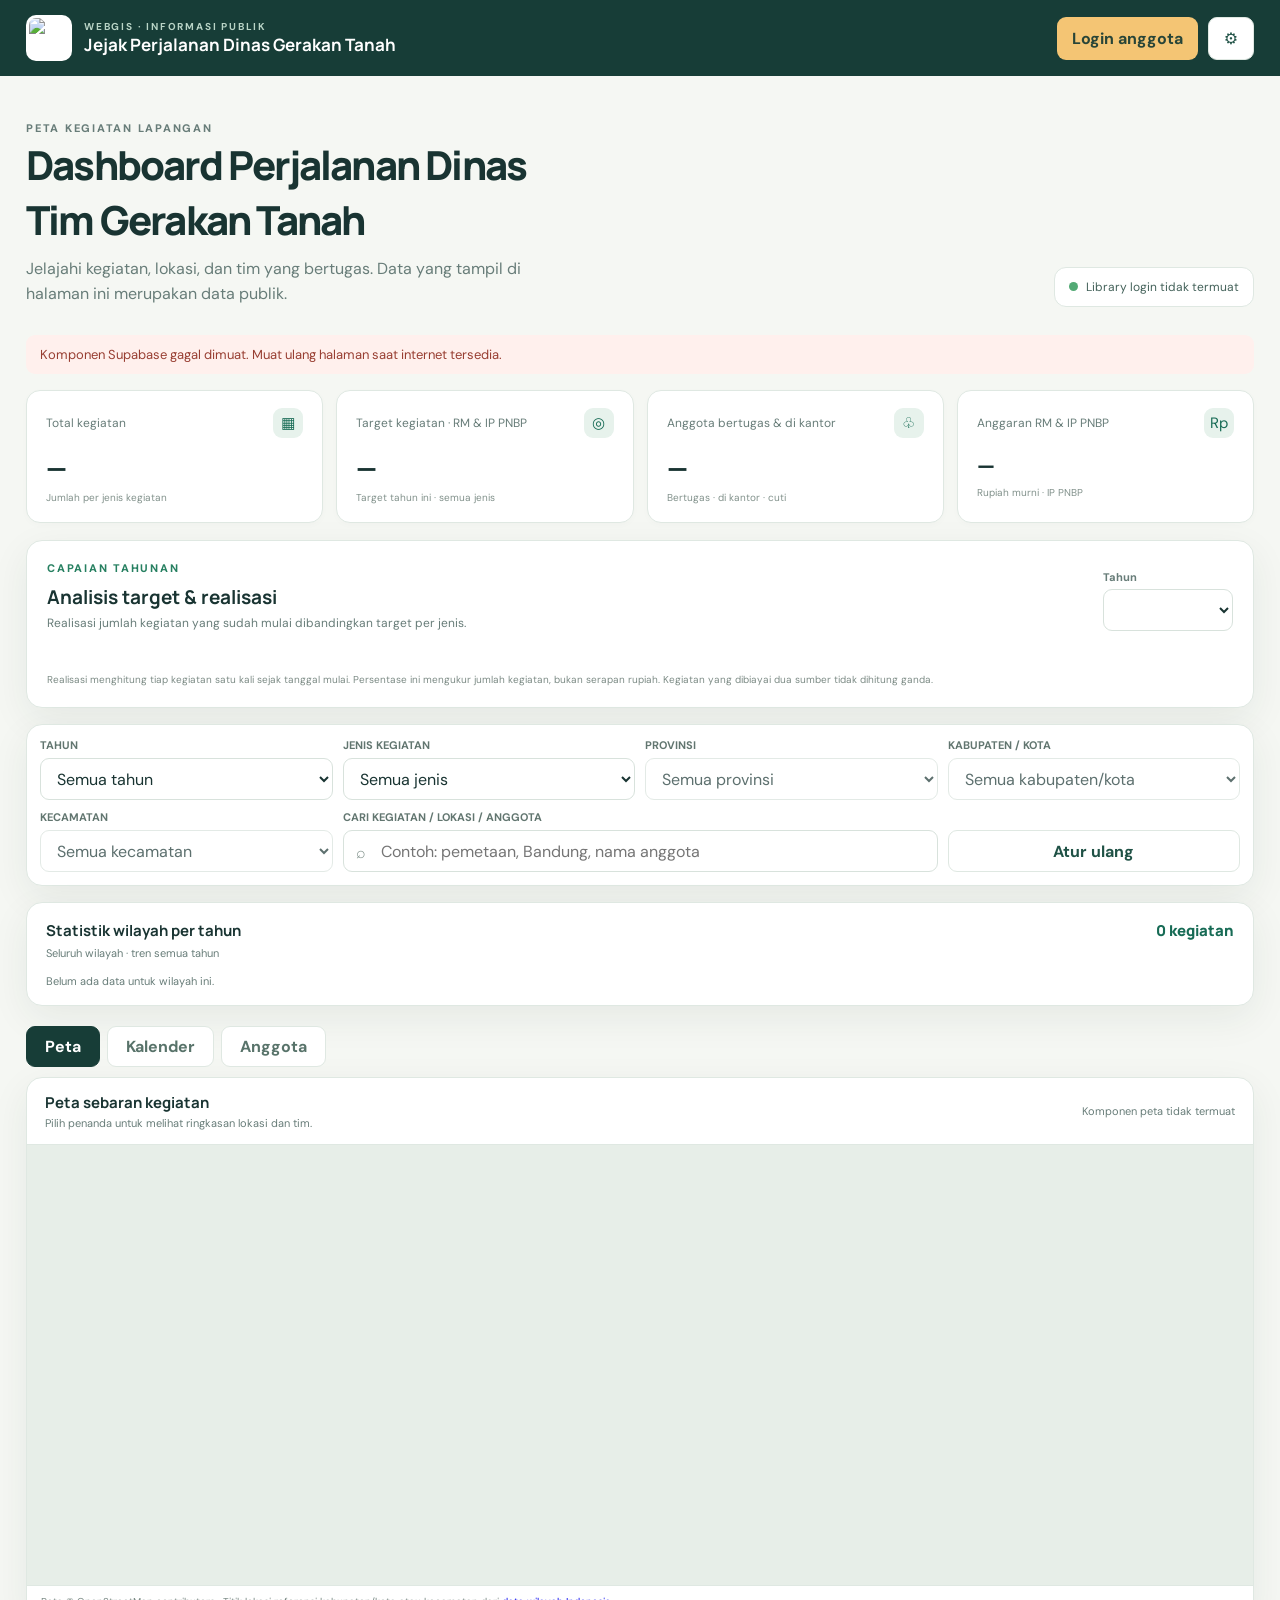
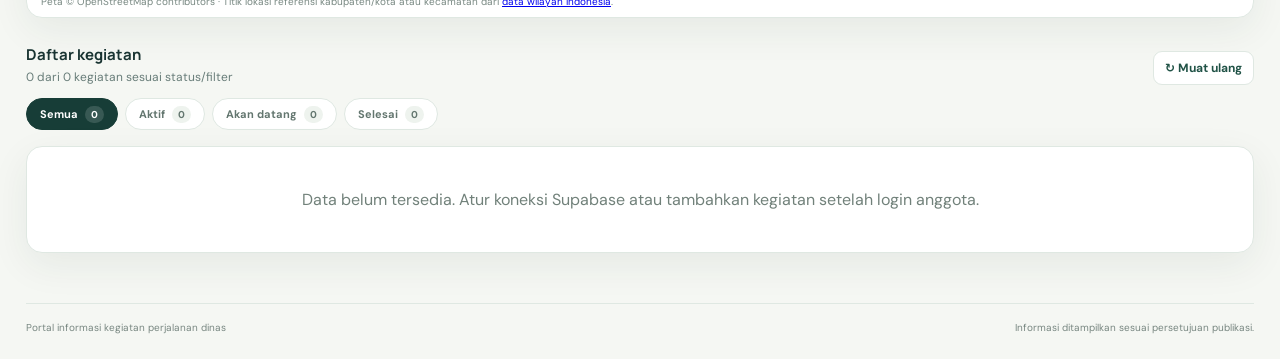
==== commit ab296108: "Add files via upload" ====
--- a/index.html
+++ b/index.html
@@ -12,7 +12,9 @@
 .brand-logo{height:46px;width:46px;border-radius:10px;background:#fff;object-fit:contain;padding:3px}.welcome-area{font-size:12px;color:#e2eee7}.welcome-area strong{color:#fff}.auth-tabs{display:flex;gap:4px;background:#eff4ef;padding:4px;border-radius:10px;margin-top:15px}.auth-tab{flex:1;border:0;border-radius:7px;padding:9px;background:transparent;color:#667b73;font-weight:700}.auth-tab.active{background:#fff;color:#176b55;box-shadow:0 1px 5px #1b3b2d18}.phase-tabs{display:flex;gap:7px;overflow:auto;margin:0 0 14px;padding-bottom:2px}.phase-tab{white-space:nowrap;border:1px solid var(--line);border-radius:99px;background:#fff;color:#63766f;padding:8px 13px;font-size:11px;font-weight:700}.phase-tab span{margin-left:4px;background:#eef3ee;border-radius:99px;padding:2px 6px;font-size:10px}.phase-tab.active{background:#173d37;color:#fff;border-color:#173d37}.phase-tab.active span{background:#ffffff25;color:#fff}.phase-badge{display:inline-block;border-radius:99px;padding:4px 8px;font-size:9px;font-weight:800}.phase-active{background:#e4f3e8;color:#226a45}.phase-upcoming{background:#fff3d8;color:#90641a}.phase-completed{background:#edf0ef;color:#66716c}@media(max-width:850px){.stats{grid-template-columns:repeat(2,1fr)}.cards{grid-template-columns:repeat(2,1fr)}.filters{grid-template-columns:repeat(2,minmax(0,1fr))}.filters .searchfield{grid-column:1/-1}.filters .reset{grid-column:1/-1}.hero{align-items:start;flex-direction:column}.hero-badge{display:flex;white-space:normal}}
 .view-tabs{display:flex;gap:7px;margin:20px 0 10px}.view-tab{border:1px solid var(--line);border-radius:9px;background:#fff;color:#58736a;padding:9px 18px;font-weight:700}.view-tab.active{background:#173d37;color:#fff;border-color:#173d37}.calendar-panel{padding:20px;margin-top:0}.calendar-head{display:flex;justify-content:space-between;align-items:center;gap:16px;margin-bottom:16px}.calendar-head h2{margin:0;font:700 20px Manrope,sans-serif}.calendar-head p{margin:5px 0 0;color:var(--muted);font-size:12px}.calendar-controls{display:flex;align-items:center;gap:8px}.calendar-controls strong{min-width:145px;text-align:center;text-transform:capitalize}.calendar-weekdays,.calendar-grid{display:grid;grid-template-columns:repeat(7,minmax(0,1fr))}.calendar-weekdays span{text-align:center;padding:10px 4px;color:var(--muted);font-size:11px;font-weight:800}.calendar-day{min-height:115px;border:1px solid var(--line);padding:7px;background:#fff;overflow:hidden}.calendar-day.outside{background:#f7f9f7;color:#aab5af}.calendar-day.today{box-shadow:inset 0 0 0 2px #77b690}.calendar-day.selected{background:#edf6ef}.calendar-day-button{display:block;border:0;background:transparent;color:inherit;padding:2px 4px;margin:0 0 4px;font-weight:800}.calendar-event{display:block;width:100%;overflow:hidden;text-overflow:ellipsis;white-space:nowrap;border:0;border-radius:5px;text-align:left;padding:4px 6px;margin:3px 0;background:#e8f2eb;color:#205e48;font-size:10px}.calendar-event:hover{background:#d4e8db}.calendar-more{font-size:10px;color:var(--muted);padding:2px 4px}.calendar-day-details{border-top:1px solid var(--line);margin-top:18px;padding-top:14px}.calendar-day-details h3{margin:0 0 10px;font-size:15px}.calendar-detail-item{display:grid;grid-template-columns:1fr auto;gap:6px 15px;padding:11px 0;border-bottom:1px solid var(--line)}.calendar-detail-item p{grid-column:1/-1;margin:0;color:var(--muted);font-size:12px}.calendar-detail-item button{justify-self:start}.calendar-empty{color:var(--muted);font-size:13px}@media(max-width:650px){.avatar-gallery{grid-template-columns:repeat(2,minmax(0,1fr))}.calendar-head{align-items:flex-start;flex-direction:column}.calendar-controls{width:100%;justify-content:space-between;gap:5px}.calendar-controls strong{min-width:0}.calendar-day{min-height:82px;padding:4px}.calendar-event{font-size:9px;padding:3px}.calendar-weekdays span{font-size:10px}.calendar-detail-item{grid-template-columns:1fr}.calendar-detail-item button{grid-column:1}}.welcome-avatar{width:34px;height:34px;display:inline-flex;align-items:center;justify-content:center;border-radius:50%;overflow:hidden;background:#e2efe6;flex:0 0 auto}.welcome-avatar svg{width:100%;height:100%}.avatar-gallery{display:grid;grid-template-columns:repeat(3,minmax(0,1fr));gap:10px;margin-top:8px}.avatar-option{display:grid;place-items:center;padding:6px;border:2px solid transparent;border-radius:50%;background:transparent;transition:.16s}.avatar-option:hover{background:#fff}.avatar-option.selected{border-color:var(--green);background:#e7f2ec;box-shadow:0 0 0 3px #176b5520}.avatar-option svg{width:64px;height:64px;display:block}.avatar-option-art svg{width:100%;height:100%;display:block}.avatar-option.selected{border:2px solid var(--green);background:var(--green2);box-shadow:0 0 0 2px #176b5520}.avatar{overflow:hidden}.avatar svg{width:100%;height:100%;display:block}.assignment-order-list{display:grid;gap:7px}.assignment-order-row{display:grid;grid-template-columns:1fr 100px;align-items:center;gap:10px;padding:8px 10px;border:1px solid var(--line);border-radius:9px;font-size:13px}.assignment-order-row b{color:var(--green)}@media(max-width:560px){.target-grid-head,.target-row{grid-template-columns:1.1fr .7fr 1fr 1fr;gap:5px}.view-tabs{display:flex;gap:7px;margin:20px 0 10px}.view-tab{border:1px solid var(--line);border-radius:9px;background:#fff;color:#58736a;padding:9px 18px;font-weight:700}.view-tab.active{background:#173d37;color:#fff;border-color:#173d37}.calendar-panel{padding:20px;margin-top:0}.calendar-head{display:flex;justify-content:space-between;align-items:center;gap:16px;margin-bottom:16px}.calendar-head h2{margin:0;font:700 20px Manrope,sans-serif}.calendar-head p{margin:5px 0 0;color:var(--muted);font-size:12px}.calendar-controls{display:flex;align-items:center;gap:8px}.calendar-controls strong{min-width:145px;text-align:center;text-transform:capitalize}.calendar-weekdays,.calendar-grid{display:grid;grid-template-columns:repeat(7,minmax(0,1fr))}.calendar-weekdays span{text-align:center;padding:10px 4px;color:var(--muted);font-size:11px;font-weight:800}.calendar-day{min-height:115px;border:1px solid var(--line);padding:7px;background:#fff;overflow:hidden}.calendar-day.outside{background:#f7f9f7;color:#aab5af}.calendar-day.today{box-shadow:inset 0 0 0 2px #77b690}.calendar-day.selected{background:#edf6ef}.calendar-day-button{display:block;border:0;background:transparent;color:inherit;padding:2px 4px;margin:0 0 4px;font-weight:800}.calendar-event{display:block;width:100%;overflow:hidden;text-overflow:ellipsis;white-space:nowrap;border:0;border-radius:5px;text-align:left;padding:4px 6px;margin:3px 0;background:#e8f2eb;color:#205e48;font-size:10px}.calendar-event:hover{background:#d4e8db}.calendar-more{font-size:10px;color:var(--muted);padding:2px 4px}.calendar-day-details{border-top:1px solid var(--line);margin-top:18px;padding-top:14px}.calendar-day-details h3{margin:0 0 10px;font-size:15px}.calendar-detail-item{display:grid;grid-template-columns:1fr auto;gap:6px 15px;padding:11px 0;border-bottom:1px solid var(--line)}.calendar-detail-item p{grid-column:1/-1;margin:0;color:var(--muted);font-size:12px}.calendar-detail-item button{justify-self:start}.calendar-empty{color:var(--muted);font-size:13px}@media(max-width:650px){.avatar-gallery{grid-template-columns:repeat(2,minmax(0,1fr))}.calendar-head{align-items:flex-start;flex-direction:column}.calendar-controls{width:100%;justify-content:space-between;gap:5px}.calendar-controls strong{min-width:0}.calendar-day{min-height:82px;padding:4px}.calendar-event{font-size:9px;padding:3px}.calendar-weekdays span{font-size:10px}.calendar-detail-item{grid-template-columns:1fr}.calendar-detail-item button{grid-column:1}}.welcome-avatar{width:34px;height:34px;display:inline-flex;align-items:center;justify-content:center;border-radius:50%;overflow:hidden;background:#e2efe6;flex:0 0 auto}.welcome-avatar svg{width:100%;height:100%}.avatar-gallery{display:grid;grid-template-columns:repeat(3,minmax(0,1fr));gap:10px;margin-top:8px}.avatar-option{display:grid;place-items:center;padding:6px;border:2px solid transparent;border-radius:50%;background:transparent;transition:.16s}.avatar-option:hover{background:#fff}.avatar-option.selected{border-color:var(--green);background:#e7f2ec;box-shadow:0 0 0 3px #176b5520}.avatar-option svg{width:64px;height:64px;display:block}.avatar-option-art svg{width:100%;height:100%;display:block}.avatar-option.selected{border:2px solid var(--green);background:var(--green2);box-shadow:0 0 0 2px #176b5520}.avatar{overflow:hidden}.avatar svg{width:100%;height:100%;display:block}.assignment-order-list{display:grid;gap:7px}.assignment-order-row{display:grid;grid-template-columns:1fr 100px;align-items:center;gap:10px;padding:8px 10px;border:1px solid var(--line);border-radius:9px;font-size:13px}.assignment-order-row b{color:var(--green)}.target-grid-head{font-size:8px}.target-row strong{font-size:9px}.target-row .input{font-size:10px;padding:7px 5px}.nav{min-height:66px;height:auto;flex-wrap:wrap;padding:10px 0;gap:8px}.nav-actions{flex-wrap:wrap;align-items:center}.welcome-area{display:inline-block!important}.wrap{padding:0 15px}.nav{height:66px}.brand strong{font-size:14px}.brand-mark{height:36px;width:36px}.nav .btn{padding:9px 11px;font-size:11px}.hero{padding:26px 0 20px}.stats{gap:8px}.stat{padding:13px}.stat strong{font-size:23px}.filters{gap:8px;padding:10px}.control{font-size:12px}.map-head{align-items:start}.map-head .map-key{display:none}#map{height:360px}.cards{grid-template-columns:1fr}.content{padding-top:22px}.form{grid-template-columns:1fr}.form .wide{grid-column:auto}.form-actions{grid-column:auto}.footer{display:block;line-height:1.7}}
 .members-panel{padding:22px;margin:18px 0}.members-head{display:flex;justify-content:space-between;align-items:flex-start;gap:18px}.members-head h2{margin:0;font-size:20px}.members-head p{margin:6px 0 0;color:var(--muted);font-size:13px}.member-totals{display:flex;gap:8px;flex-wrap:wrap}.member-total{padding:7px 10px;border-radius:999px;background:#f2f5f2;font-size:12px;font-weight:700}.member-filters{display:flex;align-items:end;gap:12px;margin:18px 0}.member-search-label{flex:1}.member-filters label{display:grid;gap:6px;color:var(--muted);font-size:12px;font-weight:700}.member-filters select{min-width:145px}.member-grid{display:grid;grid-template-columns:repeat(2,minmax(0,1fr));gap:13px}.member-card{background:#fff;border:1px solid var(--line);border-radius:14px;padding:16px}.member-card-head{display:flex;align-items:center;gap:11px}.member-card-id{min-width:0;flex:1}.member-card-id strong{display:block}.member-card-id small{display:block;color:var(--muted);margin-top:3px}.member-state{border-radius:999px;padding:6px 9px;font-size:11px;font-weight:800;white-space:nowrap}.member-state.on-trip{color:#155c43;background:#e1f3e8}.member-state.at-office{color:#375d80;background:#e8f1fa}.member-state.on-leave{color:#8a5b22;background:#fff2dc}.member-current-trips{margin:12px 0 0;padding:10px 12px;border-radius:10px;background:#f5f8f5;font-size:12px}.member-current-trips strong{display:block;margin-bottom:4px}.member-current-trips p{margin:3px 0;color:#516762}.member-history{border-top:1px solid var(--line);margin-top:13px;padding-top:12px}.member-history-head{display:flex;justify-content:space-between;align-items:center;margin-bottom:9px}.member-history-head strong{font-size:13px}.member-history-head b{font-size:18px;color:var(--green)}.member-type-counts{display:flex;gap:6px;flex-wrap:wrap}.member-type-count{padding:5px 8px;background:#f2f5f2;border-radius:7px;color:#536861;font-size:11px}.member-empty{grid-column:1/-1;padding:22px;text-align:center;color:var(--muted)}
-@media(max-width:700px){.members-head{display:block}.member-totals{margin-top:12px}.member-grid{grid-template-columns:1fr}.member-filters{align-items:stretch;flex-direction:column}.member-filters select{width:100%}}.target-form-grid{display:grid;grid-template-columns:repeat(2,minmax(0,1fr));gap:12px}.target-form-grid label{display:grid;gap:6px;color:var(--muted);font-size:12px;font-weight:700}.target-help{margin:0;color:var(--muted);font-size:12px}.target-modal-box{width:min(760px,100%)}@media(max-width:600px){.target-form-grid{grid-template-columns:1fr}}</style>
+@media(max-width:700px){.members-head{display:block}.member-totals{margin-top:12px}.member-grid{grid-template-columns:1fr}.member-filters{align-items:stretch;flex-direction:column}.member-filters select{width:100%}}.target-form-grid{display:grid;grid-template-columns:repeat(2,minmax(0,1fr));gap:12px}.target-form-grid label{display:grid;gap:6px;color:var(--muted);font-size:12px;font-weight:700}.target-help{margin:0;color:var(--muted);font-size:12px}.target-modal-box{width:min(760px,100%)}@media(max-width:600px){.target-form-grid{grid-template-columns:1fr}}.target-section-head h3{margin:0;font:700 15px Manrope,sans-serif}.target-section-head p{margin:5px 0 12px;color:var(--muted);font-size:12px}.target-grid-head{grid-template-columns:1.25fr 1fr 1fr;gap:10px;padding:0 10px 6px}.target-row{grid-template-columns:1.25fr 1fr 1fr;gap:10px;align-items:center;padding:8px 10px;border:1px solid var(--line);border-radius:10px;background:#fff}.target-count-cell{display:grid;gap:4px;color:var(--muted);font-size:11px;font-weight:700}.target-count-cell .input{width:100%}.target-form-grid{grid-column:1/-1}.target-type-section{grid-column:1/-1;border:1px solid var(--line);border-radius:12px;padding:14px;background:#fbfcfa}.target-modal-box .form{gap:12px}
+@media(max-width:650px){.wrap{padding-left:14px;padding-right:14px}.nav{height:auto;min-height:68px;align-items:flex-start;padding:12px 0;gap:10px}.brand{min-width:0;gap:8px}.brand-logo{width:34px;height:34px;object-fit:contain}.brand strong{font-size:13px;line-height:1.25}.brand small{font-size:8px}.nav-actions{gap:6px;flex-wrap:wrap;justify-content:flex-end}.nav-actions .btn{padding:8px 9px;font-size:11px}.hero{padding:24px 0 18px;display:block}.hero-badge{display:inline-flex;margin-top:13px;white-space:normal}.stats{grid-template-columns:repeat(2,minmax(0,1fr));gap:8px}.stat{padding:13px}.stat strong{font-size:23px}.filters{grid-template-columns:repeat(2,minmax(0,1fr));gap:8px}.filters .searchfield{grid-column:1/-1}.filters .reset{grid-column:1/-1;width:100%}.view-tabs{overflow-x:auto;white-space:nowrap}.view-tab{padding:9px 13px;flex:0 0 auto}.target-modal-box{padding:16px 13px;border-radius:14px}.target-grid-head{display:none}.target-row{grid-template-columns:repeat(2,minmax(0,1fr));padding:10px}.target-row strong{grid-column:1/-1;font-size:13px}.target-count-cell{font-size:10px}.target-form-grid{grid-template-columns:1fr}.target-modal-box .form-actions{position:sticky;bottom:-16px;padding:12px 0 2px;background:#fff}.target-modal-box .form-actions .btn{min-height:42px;flex:1}}.analysis-panel{padding:20px;margin:0 0 16px}.analysis-head{display:flex;align-items:flex-end;justify-content:space-between;gap:16px;margin-bottom:16px}.analysis-head h2{margin:0;font:700 19px Manrope,sans-serif}.analysis-head p:not(.kicker){margin:5px 0 0;color:var(--muted);font-size:12px}.analysis-head label{display:grid;gap:5px;color:var(--muted);font-size:11px;font-weight:800}.analysis-head select{min-width:130px}.analysis-summary{display:grid;grid-template-columns:repeat(3,minmax(0,1fr));gap:10px;margin-bottom:13px}.analysis-summary-card{border:1px solid var(--line);border-radius:11px;padding:13px;background:#fbfcfa}.analysis-summary-card span{display:block;color:var(--muted);font-size:11px;font-weight:700}.analysis-summary-card strong{display:block;margin:5px 0;font:800 22px Manrope,sans-serif;color:var(--ink)}.analysis-summary-card small{display:block;color:#6e817a;font-size:11px;line-height:1.45}.analysis-type-grid{display:grid;grid-template-columns:repeat(2,minmax(0,1fr));gap:10px}.analysis-type-card{border:1px solid var(--line);border-radius:11px;padding:13px}.analysis-type-title{display:flex;align-items:center;justify-content:space-between;gap:8px;margin-bottom:8px}.analysis-type-title strong{font-size:13px}.analysis-type-title span{color:var(--green);font-size:12px;font-weight:800}.analysis-type-meta{display:flex;flex-wrap:wrap;gap:7px;margin:7px 0;color:#71817b;font-size:10px}.analysis-progress{height:8px;overflow:hidden;border-radius:99px;background:#edf1ed}.analysis-progress span{display:block;height:100%;border-radius:inherit;background:linear-gradient(90deg,#2c8b68,#79bd79)}.analysis-progress.over span{background:#d59a35}.analysis-type-foot{display:flex;justify-content:space-between;gap:8px;margin-top:6px;color:var(--muted);font-size:10px}.analysis-note{margin:12px 0 0;color:#7c8b85;font-size:10px;line-height:1.5}
+@media(max-width:650px){.analysis-panel{padding:14px}.analysis-head{align-items:stretch;flex-direction:column}.analysis-head select{width:100%}.analysis-summary{grid-template-columns:1fr 1fr;gap:7px}.analysis-summary-card{padding:10px}.analysis-summary-card:last-child{grid-column:1/-1}.analysis-summary-card strong{font-size:19px}.analysis-type-grid{grid-template-columns:1fr}.analysis-type-card{padding:12px}.analysis-type-title strong{font-size:12px}}</style>
 </head>
 <body>
 <header class="top"><div class="wrap nav"><div class="brand"><img class="brand-logo" src="https://esdm.go.id/themes/v2/img/logo-esdm.jpg?v=3" alt="Logo Kementerian ESDM"><div><small>WEBGIS · INFORMASI PUBLIK</small><strong>Jejak Perjalanan Dinas Gerakan Tanah</strong></div></div><div class="nav-actions"><span id="welcome-area" class="welcome-area hidden"><span id="welcome-avatar" class="welcome-avatar">🧭</span>Selamat datang, <strong id="welcome-name"></strong></span><button id="profile-top" class="btn btn-light btn-small hidden" type="button">Profil saya</button><button class="btn btn-main" id="login-toggle">Login anggota</button><button class="btn btn-light hidden" id="logout-top">Keluar</button><button class="btn btn-light" id="settings-toggle" aria-label="Pengaturan Supabase" title="Pengaturan Supabase">⚙</button></div></div></header>
@@ -24,7 +26,13 @@
 <article class="stat"><div class="stat-head"><span>Target kegiatan · RM & IP PNBP</span><span class="stat-icon">◎</span></div><strong id="stat-target">—</strong><span class="sub" id="stat-target-sub">Target tahun ini · semua jenis</span></article>
 <article class="stat"><div class="stat-head"><span>Anggota bertugas &amp; di kantor</span><span class="stat-icon">♧</span></div><strong id="stat-members">—</strong><span class="sub" id="stat-members-sub">Bertugas · di kantor · cuti</span></article>
 <article class="stat stat-budget"><div class="stat-head"><span>Anggaran RM &amp; IP PNBP</span><span class="stat-icon">Rp</span></div><strong id="stat-budget-total">—</strong><span class="sub" id="stat-budget-sub">Rupiah murni · IP PNBP</span></article>
-</section>
+</section>
+<section class="panel analysis-panel" aria-label="Analisis target dan realisasi">
+  <div class="analysis-head"><div><p class="kicker">CAPAIAN TAHUNAN</p><h2>Analisis target &amp; realisasi</h2><p>Realisasi jumlah kegiatan yang sudah mulai dibandingkan target per jenis.</p></div><label>Tahun<select id="analysis-year" class="control"></select></label></div>
+  <div id="analysis-summary" class="analysis-summary"></div>
+  <div id="analysis-type-grid" class="analysis-type-grid"></div>
+  <p class="analysis-note">Realisasi menghitung tiap kegiatan satu kali sejak tanggal mulai. Persentase ini mengukur jumlah kegiatan, bukan serapan rupiah. Kegiatan yang dibiayai dua sumber tidak dihitung ganda.</p>
+</section>
 <section class="panel filters" aria-label="Filter kegiatan">
 <div class="field"><label for="filter-year">TAHUN</label><select id="filter-year" class="control"><option value="">Semua tahun</option></select></div>
 <div class="field"><label for="filter-type">JENIS KEGIATAN</label><select id="filter-type" class="control"><option value="">Semua jenis</option><option value="pemetaan">Pemetaan</option><option value="tanggap_darurat">Tanggap Darurat</option><option value="pasca_bencana">Pasca Bencana</option><option value="lews">LEWS</option><option value="penyelidikan">Penyelidikan</option><option value="khusus">Khusus</option></select></div>
@@ -45,7 +53,7 @@
 </main>
 <div id="settings-modal" class="modal-backdrop" role="dialog" aria-modal="true" aria-labelledby="settings-title"><div class="modal"><div class="modal-head"><div><p class="kicker">KONEKSI DATA</p><h2 id="settings-title">Hubungkan Supabase</h2><p>Masukkan URL proyek dan publishable/anon key. Jangan pernah gunakan service_role atau secret key di browser.</p></div><button class="xbtn" data-close="settings-modal" aria-label="Tutup">×</button></div><div class="config-note"><strong>Key yang benar:</strong> publishable key (atau anon key proyek lama). Key ini memang terlihat di halaman publik; izin baca/tulis tetap ditentukan oleh kebijakan RLS di database.</div><form id="settings-form" class="form" style="margin-top:14px"><label class="wide">Project URL<input class="input" name="url" type="url" placeholder="https://abcdefgh.supabase.co" required></label><label class="wide">Publishable / anon key<textarea class="input" name="key" rows="3" placeholder="sb_publishable_… atau anon JWT" required></textarea></label><div class="form-actions"><button type="button" class="btn btn-light" id="clear-settings">Hapus pengaturan tersimpan</button><button class="btn btn-main">Simpan dan hubungkan</button></div></form></div></div>
 <div id="login-modal" class="modal-backdrop" role="dialog" aria-modal="true" aria-labelledby="login-title"><div class="modal"><div class="modal-head"><div><p class="kicker">AREA ANGGOTA</p><h2 id="login-title">Login anggota tim</h2><p>Masuk dengan email dan kata sandi. Akun yang dibuat di sini langsung menjadi anggota aktif dan dapat mengelola kegiatan.</p></div><button class="xbtn" data-close="login-modal" aria-label="Tutup">×</button></div><div id="login-message" class="config-note">Hubungkan Supabase untuk mulai.</div><div id="login-form" style="margin-top:14px"><div class="auth-tabs" role="tablist"><button type="button" class="auth-tab active" data-auth-mode="login">Masuk</button><button type="button" class="auth-tab" data-auth-mode="signup">Buat akun</button></div><div class="form"><label id="display-name-wrap" class="wide">Nama anggota yang tampil di peta<input id="auth-display-name" class="input" type="text" maxlength="120" autocomplete="name" placeholder="Nama lengkap / nama tampilan" required></label><label class="wide">Email untuk login (bisa memakai Gmail)<input id="auth-email" class="input" type="email" autocomplete="username" placeholder="nama@email.com" required></label><label id="position-wrap" class="wide hidden">Posisi / Jabatan<input id="auth-position" class="input" type="text" maxlength="120" autocomplete="organization-title" placeholder="Contoh: Surveyor pemetaan" required></label><label id="phone-wrap" class="wide hidden">Nomor telepon (opsional)<input id="auth-phone" class="input" type="tel" maxlength="32" autocomplete="tel" inputmode="tel" placeholder="Contoh: 0812 3456 7890"></label><label id="google-email-wrap" class="wide hidden">Email Google / Gmail untuk kontak (opsional)<input id="auth-google-email" class="input" type="email" maxlength="254" autocomplete="email" placeholder="Isi jika berbeda dari email login"></label><label class="wide">Kata sandi<input id="auth-password" class="input" type="password" autocomplete="current-password" minlength="8" placeholder="Minimal 8 karakter" required></label><div class="form-actions"><button id="email-login" type="button" class="btn btn-main">Masuk</button><button id="email-signup" type="button" class="btn btn-main hidden">Buat akun</button></div></div><p id="signup-hint" style="font-size:11px;color:#75847e">Masuk dengan akun yang sudah terdaftar. Akun baru langsung menjadi anggota aktif.</p><button id="forgot-password" type="button" class="link-btn">Lupa kata sandi?</button></div></div></div>
-<div id="activity-modal" class="modal-backdrop" role="dialog" aria-modal="true" aria-labelledby="activity-form-title"><div class="modal"><div class="modal-head"><div><p class="kicker">AREA ANGGOTA</p><h2>Formulir kegiatan</h2><p>Isi informasi kegiatan dan pilih anggota yang bertugas.</p></div><button class="xbtn" data-close="activity-modal" aria-label="Tutup">×</button></div><form id="activity-form" class="form auth-box hidden"><input name="id" type="hidden"><h3 class="wide" id="activity-form-title">Tambah kegiatan</h3><label>Judul kegiatan<input name="title" class="input" maxlength="160" required></label><label>Jenis<select name="activity_type" class="input" required><option value="pemetaan">Pemetaan</option><option value="tanggap_darurat">Tanggap Darurat</option><option value="pasca_bencana">Pasca Bencana</option><option value="lews">LEWS</option><option value="penyelidikan">Penyelidikan</option><option value="khusus">Khusus</option></select></label><label>Provinsi<select id="activity-province" class="input" required><option value="">Pilih provinsi</option></select></label><label>Kabupaten / kota<select id="activity-regency" class="input" required disabled><option value="">Pilih provinsi dahulu</option></select></label><label class="wide">Kecamatan (opsional)<select id="activity-district" class="input" disabled><option value="">Seluruh kabupaten/kota</option></select><small id="region-help">Pilih kecamatan bila diperlukan; pin peta mengikuti titik referensi wilayah terpilih.</small></label><label>Tanggal mulai<input name="start_date" class="input" type="date" required></label><label>Tanggal selesai<input name="end_date" class="input" type="date" required></label><label class="wide">Detail / ringkasan kegiatan (opsional)<textarea name="summary" class="input" rows="3" maxlength="2000" placeholder="Boleh dikosongkan"></textarea></label><label class="wide">Tautan lampiran (opsional)<input name="attachment_url" class="input" type="url" maxlength="2048" placeholder="https://..."><small>Gunakan tautan yang memang boleh dilihat publik. Jangan menautkan dokumen internal atau data pribadi.</small></label><label class="wide">Anggota tim<select id="member-select" name="member_ids" class="input" multiple size="5"></select><small>Pilih satu atau beberapa nama. Tekan Ctrl (Windows) atau Command (Mac) saat memilih.</small></label><label class="wide">Ketua tim (Katim) — ditampilkan paling atas<select id="lead-member-select" class="input"><option value="">Belum ditentukan</option></select></label><div class="wide"><strong>Urutan anggota lainnya</strong><small style="display:block;margin:5px 0 8px">Pilih nomor urut untuk menentukan posisi anggota pada daftar publik. Katim selalu berada paling atas.</small><div id="assignment-order-list" class="assignment-order-list"><span class="muted">Pilih anggota tim untuk mengatur urutan.</span></div></div><div class="form-actions"><button class="btn btn-light" type="button" id="cancel-activity">Batal</button><button class="btn btn-main">Simpan kegiatan</button></div></form></div></div><div id="profile-modal" class="modal-backdrop" role="dialog" aria-modal="true" aria-labelledby="profile-title"><div class="modal"><div class="modal-head"><div><p class="kicker">AKUN ANGGOTA</p><h2 id="profile-title">Edit profil</h2><p>Nama, jabatan, dan status Di kantor/Cuti tampil pada tab Anggota. Telepon dan email kontak tetap privat. Status Bertugas dihitung otomatis dari tanggal penugasan kegiatan.</p></div><button class="xbtn" data-close="profile-modal" aria-label="Tutup">×</button></div><form id="profile-form" class="form"><label class="wide">Email login<input name="login_email" class="input" type="email" maxlength="254" autocomplete="email" required><small>Perubahan email dapat memerlukan konfirmasi lewat email dari Supabase.</small></label><div class="wide"><span class="field-label">Pilih avatar</span><div id="avatar-choice-list" class="avatar-gallery" role="group" aria-label="Pilih ilustrasi avatar anggota"></div><input type="hidden" name="avatar_id" value="explorer"></div><label class="wide">Nama tampilan<input name="display_name" class="input" maxlength="120" required></label><label class="wide">Posisi / jabatan<input name="position" class="input" maxlength="120"></label><label>Nomor telepon<input name="phone" class="input" type="tel" maxlength="32"></label><label>Email kontak<input name="google_email" class="input" type="email" maxlength="254"></label><label class="wide">Status jika tidak sedang ada penugasan<select name="work_status" class="input"><option value="kantor">Di kantor</option><option value="cuti">Cuti</option></select><small>Status bertugas diambil otomatis dari kegiatan yang tanggalnya sedang berlangsung.</small></label><div class="form-actions"><button type="button" class="btn btn-light" data-close="profile-modal">Batal</button><button class="btn btn-main">Simpan profil</button></div></form></div></div><div id="target-modal" class="modal-backdrop" role="dialog" aria-modal="true" aria-labelledby="target-title"><div class="modal target-modal-box"><div class="modal-head"><div><p class="kicker">PERENCANAAN TAHUNAN</p><h2 id="target-title">Target &amp; anggaran tahunan</h2><p>Tentukan target jumlah kegiatan berdasarkan sumber dana. Anggaran dicatat satu kali per tahun dan dipisah antara Rupiah Murni dan IP PNBP.</p></div><button class="xbtn" data-close="target-modal" aria-label="Tutup">×</button></div><form id="target-form" class="form"><label class="wide">Tahun perencanaan<input name="year" class="input" type="number" min="2000" max="2200" required></label><div class="target-form-grid wide"><label>Target kegiatan · Rupiah Murni<input name="target_rm_count" class="input" type="number" min="0" max="1000000" step="1" required></label><label>Target kegiatan · IP PNBP<input name="target_ip_count" class="input" type="number" min="0" max="1000000" step="1" required></label><label>Anggaran · Rupiah Murni (Rp)<input name="budget_rupiah_murni" class="input" type="number" min="0" step="1" required></label><label>Anggaran · IP PNBP (Rp)<input name="budget_ip_pnbp" class="input" type="number" min="0" step="1" required></label></div><p class="wide target-help">Target adalah jumlah kegiatan, bukan nilai rupiah. Total anggaran dashboard menjumlahkan Rupiah Murni dan IP PNBP.</p><div class="form-actions"><button type="button" class="btn btn-light" data-close="target-modal">Batal</button><button class="btn btn-main">Simpan target &amp; anggaran</button></div></form></div></div><div id="detail-modal" class="modal-backdrop" role="dialog" aria-modal="true" aria-labelledby="detail-title"><div class="modal"><div class="modal-head"><div><p class="kicker">DETAIL KEGIATAN</p><h2 id="detail-title"></h2></div><button class="xbtn" data-close="detail-modal" aria-label="Tutup">×</button></div><div id="detail-body"></div></div></div>
+<div id="activity-modal" class="modal-backdrop" role="dialog" aria-modal="true" aria-labelledby="activity-form-title"><div class="modal"><div class="modal-head"><div><p class="kicker">AREA ANGGOTA</p><h2>Formulir kegiatan</h2><p>Isi informasi kegiatan dan pilih anggota yang bertugas.</p></div><button class="xbtn" data-close="activity-modal" aria-label="Tutup">×</button></div><form id="activity-form" class="form auth-box hidden"><input name="id" type="hidden"><h3 class="wide" id="activity-form-title">Tambah kegiatan</h3><label>Judul kegiatan<input name="title" class="input" maxlength="160" required></label><label>Jenis<select name="activity_type" class="input" required><option value="pemetaan">Pemetaan</option><option value="tanggap_darurat">Tanggap Darurat</option><option value="pasca_bencana">Pasca Bencana</option><option value="lews">LEWS</option><option value="penyelidikan">Penyelidikan</option><option value="khusus">Khusus</option></select></label><label>Provinsi<select id="activity-province" class="input" required><option value="">Pilih provinsi</option></select></label><label>Kabupaten / kota<select id="activity-regency" class="input" required disabled><option value="">Pilih provinsi dahulu</option></select></label><label class="wide">Kecamatan (opsional)<select id="activity-district" class="input" disabled><option value="">Seluruh kabupaten/kota</option></select><small id="region-help">Pilih kecamatan bila diperlukan; pin peta mengikuti titik referensi wilayah terpilih.</small></label><label>Tanggal mulai<input name="start_date" class="input" type="date" required></label><label>Tanggal selesai<input name="end_date" class="input" type="date" required></label><label class="wide">Detail / ringkasan kegiatan (opsional)<textarea name="summary" class="input" rows="3" maxlength="2000" placeholder="Boleh dikosongkan"></textarea></label><label class="wide">Tautan lampiran (opsional)<input name="attachment_url" class="input" type="url" maxlength="2048" placeholder="https://..."><small>Gunakan tautan yang memang boleh dilihat publik. Jangan menautkan dokumen internal atau data pribadi.</small></label><label class="wide">Anggota tim<select id="member-select" name="member_ids" class="input" multiple size="5"></select><small>Pilih satu atau beberapa nama. Tekan Ctrl (Windows) atau Command (Mac) saat memilih.</small></label><label class="wide">Ketua tim (Katim) — ditampilkan paling atas<select id="lead-member-select" class="input"><option value="">Belum ditentukan</option></select></label><div class="wide"><strong>Urutan anggota lainnya</strong><small style="display:block;margin:5px 0 8px">Pilih nomor urut untuk menentukan posisi anggota pada daftar publik. Katim selalu berada paling atas.</small><div id="assignment-order-list" class="assignment-order-list"><span class="muted">Pilih anggota tim untuk mengatur urutan.</span></div></div><div class="form-actions"><button class="btn btn-light" type="button" id="cancel-activity">Batal</button><button class="btn btn-main">Simpan kegiatan</button></div></form></div></div><div id="profile-modal" class="modal-backdrop" role="dialog" aria-modal="true" aria-labelledby="profile-title"><div class="modal"><div class="modal-head"><div><p class="kicker">AKUN ANGGOTA</p><h2 id="profile-title">Edit profil</h2><p>Nama, jabatan, dan status Di kantor/Cuti tampil pada tab Anggota. Telepon dan email kontak tetap privat. Status Bertugas dihitung otomatis dari tanggal penugasan kegiatan.</p></div><button class="xbtn" data-close="profile-modal" aria-label="Tutup">×</button></div><form id="profile-form" class="form"><label class="wide">Email login<input name="login_email" class="input" type="email" maxlength="254" autocomplete="email" required><small>Perubahan email dapat memerlukan konfirmasi lewat email dari Supabase.</small></label><div class="wide"><span class="field-label">Pilih avatar</span><div id="avatar-choice-list" class="avatar-gallery" role="group" aria-label="Pilih ilustrasi avatar anggota"></div><input type="hidden" name="avatar_id" value="explorer"></div><label class="wide">Nama tampilan<input name="display_name" class="input" maxlength="120" required></label><label class="wide">Posisi / jabatan<input name="position" class="input" maxlength="120"></label><label>Nomor telepon<input name="phone" class="input" type="tel" maxlength="32"></label><label>Email kontak<input name="google_email" class="input" type="email" maxlength="254"></label><label class="wide">Status jika tidak sedang ada penugasan<select name="work_status" class="input"><option value="kantor">Di kantor</option><option value="cuti">Cuti</option></select><small>Status bertugas diambil otomatis dari kegiatan yang tanggalnya sedang berlangsung.</small></label><div class="form-actions"><button type="button" class="btn btn-light" data-close="profile-modal">Batal</button><button class="btn btn-main">Simpan profil</button></div></form></div></div><div id="target-modal" class="modal-backdrop" role="dialog" aria-modal="true" aria-labelledby="target-title"><div class="modal target-modal-box"><div class="modal-head"><div><p class="kicker">PERENCANAAN TAHUNAN</p><h2 id="target-title">Target &amp; anggaran tahunan</h2><p>Tentukan target jumlah kegiatan berdasarkan sumber dana. Anggaran dicatat satu kali per tahun dan dipisah antara Rupiah Murni dan IP PNBP.</p></div><button class="xbtn" data-close="target-modal" aria-label="Tutup">×</button></div><form id="target-form" class="form"><label class="wide">Tahun perencanaan<input name="year" class="input" type="number" min="2000" max="2200" required></label><div class="target-type-section wide"><div class="target-section-head"><div><h3>Target kegiatan per jenis</h3><p>Masukkan jumlah target Rupiah Murni dan IP PNBP untuk setiap jenis.</p></div></div><div class="target-grid-head"><span>Jenis kegiatan</span><span>Target RM</span><span>Target IP PNBP</span></div><div id="target-type-rows" class="target-type-rows"></div></div><div class="target-type-section wide"><div class="target-section-head"><div><h3>Anggaran tahunan</h3><p>Anggaran total per sumber dana, tidak dibagi per jenis kegiatan.</p></div></div><div class="target-form-grid"><label>Rupiah Murni (Rp)<input name="budget_rupiah_murni" class="input" type="number" min="0" step="1" required></label><label>IP PNBP (Rp)<input name="budget_ip_pnbp" class="input" type="number" min="0" step="1" required></label></div></div><div class="form-actions"><button type="button" class="btn btn-light" data-close="target-modal">Batal</button><button class="btn btn-main">Simpan target &amp; anggaran</button></div></form></div></div><div id="detail-modal" class="modal-backdrop" role="dialog" aria-modal="true" aria-labelledby="detail-title"><div class="modal"><div class="modal-head"><div><p class="kicker">DETAIL KEGIATAN</p><h2 id="detail-title"></h2></div><button class="xbtn" data-close="detail-modal" aria-label="Tutup">×</button></div><div id="detail-body"></div></div></div>
 <div id="recovery-modal" class="modal-backdrop" role="dialog" aria-modal="true" aria-labelledby="recovery-title"><div class="modal"><div class="modal-head"><div><p class="kicker">PEMULIHAN AKUN</p><h2 id="recovery-title">Buat kata sandi baru</h2><p>Masukkan kata sandi baru minimal 8 karakter.</p></div><button class="xbtn" data-close="recovery-modal" aria-label="Tutup">×</button></div><form id="recovery-form" class="form"><label class="wide">Kata sandi baru<input id="recovery-password" class="input" type="password" minlength="8" autocomplete="new-password" required></label><label class="wide">Ulangi kata sandi<input id="recovery-confirm" class="input" type="password" minlength="8" autocomplete="new-password" required></label><div class="form-actions"><button class="btn btn-main">Simpan kata sandi</button></div></form></div></div><div id="toast" class="toast" role="status"></div>
 <script src="https://unpkg.com/leaflet@1.9.4/dist/leaflet.js" integrity="sha256-20nQCchB9co0qIjJZRGuk2/Z9VM+kNiyxNV1lvTlZBo=" crossorigin=""></script>
 <script src="./config.js"></script>
@@ -55,7 +63,7 @@
 "use strict";
 const $=s=>document.querySelector(s), esc=s=>String(s??"").replace(/[&<>"']/g,c=>({"&":"&amp;","<":"&lt;",">":"&gt;",'"':"&quot;","'":"&#39;"}[c]));
 const label={pemetaan:"Pemetaan",tanggap_darurat:"Tanggap Darurat",pasca_bencana:"Pasca Bencana",lews:"LEWS",penyelidikan:"Penyelidikan",khusus:"Khusus"};
-const state={client:null,session:null,isMember:false,rows:[],members:[],memberOverview:[],targets:[],presence:{},profile:null,regions:[],regionCache:{},phase:"all",authMode:"login",markers:null,map:null,connecting:false,view:"map",calendarMonth:new Date(new Date().getFullYear(),new Date().getMonth(),1),calendarSelected:null};
+const state={client:null,session:null,isMember:false,rows:[],members:[],memberOverview:[],targets:[],targetByType:[],presence:{},profile:null,regions:[],regionCache:{},phase:"all",authMode:"login",markers:null,map:null,connecting:false,view:"map",calendarMonth:new Date(new Date().getFullYear(),new Date().getMonth(),1),calendarSelected:null};
 function toast(msg){const el=$("#toast");el.textContent=msg;el.classList.add("show");clearTimeout(toast.timer);toast.timer=setTimeout(()=>el.classList.remove("show"),4500)}
 function status(msg,error=false){const el=$("#status");el.textContent=msg;el.classList.toggle("show",!!msg);el.classList.toggle("error",!!error)}
 function modal(id,open=true){$("#"+id).classList.toggle("open",open)}
@@ -87,15 +95,17 @@
 function normRegion(v){return String(v||"").toLocaleLowerCase("id").replace(/[.,]/g,"").replace(/\s+/g," ").trim()}
 function filtered(){const year=$("#filter-year").value,type=$("#filter-type").value,q=$("#filter-search").value.trim().toLocaleLowerCase("id"),sel=selectedRegion("filter"),regRows=sel.province?state.regionCache["regencies:"+sel.province.id]||[]:[];return state.rows.filter(r=>{const names=(r.assignments||[]).map(a=>a.team_members?.display_name||"").join(" ");const hay=[r.title,r.location_name,r.province_name,r.regency_name,r.district_name,r.summary,names].join(" ").toLocaleLowerCase("id");const fallback=normRegion(r.location_name);const inProvince=!sel.province||r.province_code===sel.province.id||(!r.province_code&&regRows.some(x=>fallback.includes(normRegion(x.name))));const inRegency=!sel.regency||r.regency_code===sel.regency.id||(!r.regency_code&&normRegion(r.location_name).includes(normRegion(sel.regency.name)));const inDistrict=!sel.district||r.district_code===sel.district.id;return(!year||r.start_date?.startsWith(year))&&(!type||r.activity_type===type)&&(!q||hay.includes(q))&&inProvince&&inRegency&&inDistrict})}
 async function fetchAllActivities(){const all=[],size=1000;for(let from=0;;from+=size){const {data,error}=await state.client.from("activities").select("id,title,activity_type,location_name,province_code,province_name,regency_code,regency_name,district_code,district_name,latitude,longitude,start_date,end_date,summary,attachment_url,assignments(team_member_id,is_team_lead,display_order,team_members(id,display_name,position,avatar_id))").order("start_date",{ascending:false}).range(from,from+size-1);if(error)return {data:null,error};all.push(...(data||[]));if(!data||data.length<size)break}return {data:all,error:null}}
-async function loadData(){if(!state.client)return;status("Mengambil kegiatan dan anggota dari Supabase…");$("#connection-label").textContent="Memuat data…";const [a,m,t,pres,memberOverview]=await Promise.all([fetchAllActivities(),state.client.from("team_members").select("id,display_name,position,avatar_id").eq("active",true).order("display_name"),state.client.from("annual_activity_plans").select("year,target_rm_count,target_ip_pnbp_count,budget_rupiah_murni,budget_ip_pnbp"),state.client.rpc("get_team_presence_stats"),state.client.rpc("get_public_member_overview")]);if(a.error||m.error||t.error||pres.error||memberOverview.error){const failures=[["kegiatan",a.error],["anggota/avatar",m.error],["target dan anggaran",t.error],["statistik anggota",pres.error],["rekap anggota",memberOverview.error]].filter(([,err])=>err);failures.forEach(([area,err])=>console.error("Supabase gagal membaca "+area,err));const [area,err]=failures[0];const code=err.code?" ("+err.code+")":"";const detail=String(err.message||err.details||"Kesalahan database").slice(0,220);state.rows=[];state.members=[];$("#connection-label").textContent="Periksa konfigurasi database";status("Gagal membaca "+area+code+": "+detail+". Periksa migrasi dan izin RLS.",true);render();return}state.rows=a.data||[];state.members=m.data||[];state.targets=t.data||[];state.presence=pres.data||{};state.memberOverview=memberOverview.data||[];$("#connection-label").textContent="Terhubung ke Supabase";status("");fillMemberSelect();updateStats();fillYears();render()}
+async function loadData(){if(!state.client)return;status("Mengambil kegiatan dan anggota dari Supabase…");$("#connection-label").textContent="Memuat data…";const [a,m,t,tt,pres,memberOverview]=await Promise.all([fetchAllActivities(),state.client.from("team_members").select("id,display_name,position,avatar_id").eq("active",true).order("display_name"),state.client.from("annual_activity_plans").select("year,target_rm_count,target_ip_pnbp_count,budget_rupiah_murni,budget_ip_pnbp"),state.client.from("activity_type_targets").select("year,activity_type,target_rm_count,target_ip_pnbp_count"),state.client.rpc("get_team_presence_stats"),state.client.rpc("get_public_member_overview")]);if(a.error||m.error||t.error||tt.error||pres.error||memberOverview.error){const failures=[["kegiatan",a.error],["anggota/avatar",m.error],["anggaran tahunan",t.error],["target per jenis",tt.error],["statistik anggota",pres.error],["rekap anggota",memberOverview.error]].filter(([,err])=>err);failures.forEach(([area,err])=>console.error("Supabase gagal membaca "+area,err));const [area,err]=failures[0];const code=err.code?" ("+err.code+")":"";const detail=String(err.message||err.details||"Kesalahan database").slice(0,220);state.rows=[];state.members=[];$("#connection-label").textContent="Periksa konfigurasi database";status("Gagal membaca "+area+code+": "+detail+". Periksa migrasi dan izin RLS.",true);render();return}state.rows=a.data||[];state.members=m.data||[];state.targets=t.data||[];state.targetByType=tt.data||[];state.presence=pres.data||{};state.memberOverview=memberOverview.data||[];$("#connection-label").textContent="Terhubung ke Supabase";status("");fillMemberSelect();updateStats();fillYears();fillAnalysisYears();renderTargetAnalysis();render()}
 function fillMemberSelect(){const s=$("#member-select");s.innerHTML=state.members.map(m=>'<option value="'+esc(m.id)+'">'+esc(m.display_name)+(m.position?" · "+esc(m.position):"")+"</option>").join("");refreshLeadOptions()}
 function refreshLeadOptions(preferred=$("#lead-member-select").value){const lead=$("#lead-member-select"),chosen=[...$("#member-select").selectedOptions];lead.innerHTML='<option value="">Belum ditentukan</option>'+chosen.map(o=>'<option value="'+esc(o.value)+'">'+esc(o.textContent)+"</option>").join("");lead.value=chosen.some(o=>o.value===preferred)?preferred:"";renderAssignmentOrder()}
 function renderAssignmentOrder(saved={}){const box=$("#assignment-order-list"),chosen=[...$("#member-select").selectedOptions];if(!chosen.length){box.innerHTML='<span class="muted">Pilih anggota tim untuk mengatur urutan.</span>';return}const sorted=chosen.slice().sort((a,b)=>(Number(saved[a.value])||999)-(Number(saved[b.value])||999)||a.textContent.localeCompare(b.textContent,"id")),opts=chosen.map((_,i)=>'<option value="'+(i+1)+'">'+(i+1)+"</option>").join("");box.innerHTML=sorted.map((o,i)=>'<label class="assignment-order-row"><span>'+esc(o.textContent)+(o.value===$("#lead-member-select").value?' <b>(Katim · selalu paling atas)</b>':'')+'</span><select class="input" data-order-member="'+esc(o.value)+'" aria-label="Urutan '+esc(o.textContent)+'">'+opts+'</select></label>').join("");sorted.forEach((o,i)=>{const sel=box.querySelector('[data-order-member="'+CSS.escape(o.value)+'"]');sel.value=String(Math.min(chosen.length,Number(saved[o.value])||i+1))})}function sortedAssignments(r){return (r.assignments||[]).slice().sort((a,b)=>Number(!!b.is_team_lead)-Number(!!a.is_team_lead)||(Number(a.display_order)||0)-(Number(b.display_order)||0)||String(a.team_members?.display_name||"").localeCompare(String(b.team_members?.display_name||""),"id"))}
 function money(value){return new Intl.NumberFormat("id-ID",{style:"currency",currency:"IDR",maximumFractionDigits:0}).format(Number(value)||0)}
 function compactMoney(value){return new Intl.NumberFormat("id-ID",{style:"currency",currency:"IDR",notation:"compact",maximumFractionDigits:1}).format(Number(value)||0)}
-function updateStats(){const currentYear=String(new Date().getFullYear()),plan=state.targets.find(t=>String(t.year)===currentYear),targetRm=Number(plan?.target_rm_count)||0,targetIp=Number(plan?.target_ip_pnbp_count)||0,rm=Number(plan?.budget_rupiah_murni)||0,pnbp=Number(plan?.budget_ip_pnbp)||0,actual=state.rows.filter(r=>r.start_date?.startsWith(currentYear)).length;const byType={};Object.keys(label).forEach(k=>byType[k]=0);state.rows.forEach(r=>{byType[r.activity_type]=(byType[r.activity_type]||0)+1});$("#stat-total").textContent=state.rows.length.toLocaleString("id-ID");$("#stat-total-sub").textContent=Object.entries(label).map(([k,v])=>v+" "+(byType[k]||0)).join(" · ")||"Belum ada kegiatan";$("#stat-target").textContent=plan?(targetRm+targetIp).toLocaleString("id-ID"):"—";$("#stat-target-sub").textContent=plan?"RM "+targetRm.toLocaleString("id-ID")+" kegiatan · IP PNBP "+targetIp.toLocaleString("id-ID")+" kegiatan · realisasi "+actual.toLocaleString("id-ID"):"Target RM/IP PNBP belum diatur untuk "+currentYear;const presence=state.presence||{};$("#stat-members").textContent=Number(presence.bertugas||0).toLocaleString("id-ID");$("#stat-members-sub").textContent="Bertugas (tanggal dinas) · di kantor "+Number(presence.kantor||0).toLocaleString("id-ID")+" · cuti "+Number(presence.cuti||0).toLocaleString("id-ID");$("#stat-budget-total").textContent=plan?compactMoney(rm+pnbp):"—";$("#stat-budget-sub").textContent=plan?currentYear+" · RM "+money(rm)+" · IP PNBP "+money(pnbp):"Anggaran tahunan belum diatur"}function updateRegionStats(){const sel=selectedRegion("filter"),regRows=sel.province?state.regionCache["regencies:"+sel.province.id]||[]:[];const subset=state.rows.filter(r=>{const fallback=normRegion(r.location_name);return(!sel.province||r.province_code===sel.province.id||(!r.province_code&&regRows.some(x=>fallback.includes(normRegion(x.name)))))&&(!sel.regency||r.regency_code===sel.regency.id||(!r.regency_code&&fallback.includes(normRegion(sel.regency.name))))&&(!sel.district||r.district_code===sel.district.id)});const counts={};subset.forEach(r=>{const y=(r.start_date||"").slice(0,4);if(y)counts[y]=(counts[y]||0)+1});const title=[sel.district?.name,sel.regency?.name,sel.province?.name].filter(Boolean).join(" · ")||"Seluruh wilayah";$("#region-stat-title").textContent=title+" · tren semua tahun";$("#region-stat-total").textContent=subset.length.toLocaleString("id-ID")+" kegiatan";const years=Object.entries(counts).sort((a,b)=>a[0].localeCompare(b[0])),max=Math.max(1,...years.map(x=>x[1]));$("#region-year-chart").innerHTML=years.length?years.map(([y,n])=>'<div class="year-item"><div class="year-item-top"><strong>'+esc(y)+'</strong><span>'+n.toLocaleString("id-ID")+' kegiatan</span></div><div class="year-bar"><span style="width:'+(n/max*100)+'%"></span></div></div>').join(""):'<span class="muted">Belum ada data untuk wilayah ini.</span>'}
+function updateStats(){const currentYear=String(new Date().getFullYear()),plan=state.targets.find(t=>String(t.year)===currentYear),yearTargets=state.targetByType.filter(t=>String(t.year)===currentYear),targetRm=yearTargets.reduce((n,t)=>n+(Number(t.target_rm_count)||0),0),targetIp=yearTargets.reduce((n,t)=>n+(Number(t.target_ip_pnbp_count)||0),0),rm=Number(plan?.budget_rupiah_murni)||0,pnbp=Number(plan?.budget_ip_pnbp)||0,actual=state.rows.filter(r=>r.start_date?.startsWith(currentYear)).length;const byType={};Object.keys(label).forEach(k=>byType[k]=0);state.rows.forEach(r=>{byType[r.activity_type]=(byType[r.activity_type]||0)+1});$("#stat-total").textContent=state.rows.length.toLocaleString("id-ID");$("#stat-total-sub").textContent=Object.entries(label).map(([k,v])=>v+" "+(byType[k]||0)).join(" · ")||"Belum ada kegiatan";$("#stat-target").textContent=plan?(targetRm+targetIp).toLocaleString("id-ID"):"—";const targetBreakdown=Object.entries(label).map(([type,name])=>{const row=yearTargets.find(t=>t.activity_type===type);return name+" RM "+(Number(row?.target_rm_count)||0)+"/IP "+(Number(row?.target_ip_pnbp_count)||0)}).join(" · ");$("#stat-target-sub").textContent=plan?targetBreakdown+" · realisasi "+actual.toLocaleString("id-ID"):"Target RM/IP PNBP belum diatur untuk "+currentYear;const presence=state.presence||{};$("#stat-members").textContent=Number(presence.bertugas||0).toLocaleString("id-ID");$("#stat-members-sub").textContent="Bertugas (tanggal dinas) · di kantor "+Number(presence.kantor||0).toLocaleString("id-ID")+" · cuti "+Number(presence.cuti||0).toLocaleString("id-ID");$("#stat-budget-total").textContent=plan?compactMoney(rm+pnbp):"—";$("#stat-budget-sub").textContent=plan?currentYear+" · RM "+money(rm)+" · IP PNBP "+money(pnbp):"Anggaran tahunan belum diatur"}function fillAnalysisYears(){const sel=$("#analysis-year"),old=sel.value,current=String(new Date().getFullYear()),years=new Set([current,...state.rows.map(r=>(r.start_date||"").slice(0,4)).filter(Boolean),...state.targets.map(t=>String(t.year)),...state.targetByType.map(t=>String(t.year))]);const sorted=[...years].sort().reverse();sel.innerHTML=sorted.map(y=>'<option value="'+esc(y)+'">'+esc(y)+'</option>').join("");sel.value=sorted.includes(old)?old:current}
+function renderTargetAnalysis(){const year=$("#analysis-year").value||String(new Date().getFullYear()),today=todayLocal(),yearActivities=state.rows.filter(r=>(r.start_date||"").slice(0,4)===year),begun=yearActivities.filter(r=>r.start_date<=today),completed=yearActivities.filter(r=>phaseOf(r)==="completed"),active=yearActivities.filter(r=>phaseOf(r)==="active"),upcoming=yearActivities.filter(r=>phaseOf(r)==="upcoming"),sourceTargets=state.targetByType.filter(t=>String(t.year)===year),targetRm=sourceTargets.reduce((n,t)=>n+(Number(t.target_rm_count)||0),0),targetIp=sourceTargets.reduce((n,t)=>n+(Number(t.target_ip_pnbp_count)||0),0),totalTarget=targetRm+targetIp,overallPct=totalTarget?Math.round(begun.length/totalTarget*100):0;const fmtPct=n=>Number(n).toLocaleString("id-ID")+"%";$("#analysis-summary").innerHTML='<article class="analysis-summary-card"><span>Target kegiatan gabungan</span><strong>'+totalTarget.toLocaleString("id-ID")+'</strong><small>RM '+targetRm.toLocaleString("id-ID")+' · IP PNBP '+targetIp.toLocaleString("id-ID")+'</small></article><article class="analysis-summary-card"><span>Realisasi jumlah kegiatan</span><strong>'+begun.length.toLocaleString("id-ID")+' · '+(totalTarget?fmtPct(overallPct):"—")+'</strong><small>'+ (totalTarget?begun.length.toLocaleString("id-ID")+" dari "+totalTarget.toLocaleString("id-ID")+" target":"Target belum diatur")+'</small></article><article class="analysis-summary-card"><span>Status kegiatan tahun '+esc(year)+'</span><strong>'+yearActivities.length.toLocaleString("id-ID")+'</strong><small>Selesai '+completed.length+' · Aktif '+active.length+' · Akan datang '+upcoming.length+'</small></article>';$("#analysis-type-grid").innerHTML=Object.entries(label).map(([type,name])=>{const row=sourceTargets.find(t=>t.activity_type===type)||{},rm=Number(row.target_rm_count)||0,ip=Number(row.target_ip_pnbp_count)||0,target=rm+ip,items=yearActivities.filter(r=>r.activity_type===type),done=items.filter(r=>r.start_date<=today).length,pct=target?Math.round(done/target*100):0,finished=items.filter(r=>phaseOf(r)==="completed").length,ongoing=items.filter(r=>phaseOf(r)==="active").length,future=items.filter(r=>phaseOf(r)==="upcoming").length;return '<article class="analysis-type-card"><div class="analysis-type-title"><strong>'+esc(name)+'</strong><span>'+(target?fmtPct(pct):"Belum ada target")+'</span></div><div class="analysis-progress '+(pct>100?"over":"")+'"><span style="width:'+Math.min(100,pct)+'%"></span></div><div class="analysis-type-foot"><span>Realisasi '+done+' / target '+target+'</span><span>RM '+rm+' · IP '+ip+'</span></div><div class="analysis-type-meta"><span>Selesai '+finished+'</span><span>Aktif '+ongoing+'</span><span>Akan datang '+future+'</span></div></article>'}).join("")}
+$("#analysis-year").addEventListener("change",renderTargetAnalysis);function updateRegionStats(){const sel=selectedRegion("filter"),regRows=sel.province?state.regionCache["regencies:"+sel.province.id]||[]:[];const subset=state.rows.filter(r=>{const fallback=normRegion(r.location_name);return(!sel.province||r.province_code===sel.province.id||(!r.province_code&&regRows.some(x=>fallback.includes(normRegion(x.name)))))&&(!sel.regency||r.regency_code===sel.regency.id||(!r.regency_code&&fallback.includes(normRegion(sel.regency.name))))&&(!sel.district||r.district_code===sel.district.id)});const counts={};subset.forEach(r=>{const y=(r.start_date||"").slice(0,4);if(y)counts[y]=(counts[y]||0)+1});const title=[sel.district?.name,sel.regency?.name,sel.province?.name].filter(Boolean).join(" · ")||"Seluruh wilayah";$("#region-stat-title").textContent=title+" · tren semua tahun";$("#region-stat-total").textContent=subset.length.toLocaleString("id-ID")+" kegiatan";const years=Object.entries(counts).sort((a,b)=>a[0].localeCompare(b[0])),max=Math.max(1,...years.map(x=>x[1]));$("#region-year-chart").innerHTML=years.length?years.map(([y,n])=>'<div class="year-item"><div class="year-item-top"><strong>'+esc(y)+'</strong><span>'+n.toLocaleString("id-ID")+' kegiatan</span></div><div class="year-bar"><span style="width:'+(n/max*100)+'%"></span></div></div>').join(""):'<span class="muted">Belum ada data untuk wilayah ini.</span>'}
 function fillYears(){const y=$("#filter-year"),old=y.value,years=[...new Set(state.rows.map(r=>r.start_date?.slice(0,4)).filter(Boolean))].sort().reverse();y.innerHTML='<option value="">Semua tahun</option>'+years.map(v=>'<option value="'+esc(v)+'">'+esc(v)+"</option>").join("");if(years.includes(old))y.value=old}
-function todayLocal(){const d=new Date();return [d.getFullYear(),String(d.getMonth()+1).padStart(2,"0"),String(d.getDate()).padStart(2,"0")].join("-")}function phaseOf(r){const t=todayLocal();if(r.start_date>t)return"upcoming";if(r.end_date<t)return"completed";return"active"}
+function todayLocal(){const parts=new Intl.DateTimeFormat("en-US",{timeZone:"Asia/Jakarta",year:"numeric",month:"2-digit",day:"2-digit"}).formatToParts(new Date()),v=Object.fromEntries(parts.map(p=>[p.type,p.value]));return v.year+"-"+v.month+"-"+v.day}function phaseOf(r){const t=todayLocal();if(r.start_date>t)return"upcoming";if(r.end_date<t)return"completed";return"active"}
 function safePublicUrl(value){try{const u=new URL(String(value||""));return ["https:","http:"].includes(u.protocol)?u.href:""}catch{return ""}}
 function initials(s){return String(s||"?").trim().split(/\s+/).slice(0,2).map(x=>x[0]).join("").toLocaleUpperCase("id")}
 function drawMap(rows){if(!window.L){$("#map-count").textContent="Komponen peta tidak termuat";return}if(!state.map){state.map=L.map("map",{scrollWheelZoom:false}).setView([-2.5,118],5);L.tileLayer("https://tile.openstreetmap.org/{z}/{x}/{y}.png",{maxZoom:19,attribution:"© OpenStreetMap contributors"}).addTo(state.map);state.markers=L.layerGroup().addTo(state.map)}state.markers.clearLayers();const pts=[];rows.forEach(r=>{const lat=Number(r.latitude),lng=Number(r.longitude);if(!Number.isFinite(lat)||!Number.isFinite(lng))return;pts.push([lat,lng]);const team=sortedAssignments(r).map(a=>a.team_members?(a.is_team_lead?"Katim · ":"")+(a.team_members.position?a.team_members.display_name+" · "+a.team_members.position:a.team_members.display_name):"").filter(Boolean);L.marker([lat,lng]).addTo(state.markers).bindPopup('<div style="min-width:180px"><strong>'+esc(r.title)+'</strong><br><span>'+esc(r.location_name)+'</span><br><small>'+esc(label[r.activity_type]||r.activity_type)+' · '+esc(r.start_date||"")+'</small><br><small>Tim: '+esc(team.join(", ")||"Belum dicatat")+'</small><br><button onclick="window.showActivityDetail(\''+esc(r.id)+'\')" style="margin-top:8px;border:0;border-radius:6px;background:#176b55;color:white;padding:6px 9px;cursor:pointer">Detail kegiatan</button></div>')});$("#map-count").textContent=pts.length+" titik pada hasil filter";if(pts.length===1)state.map.setView(pts[0],9);else if(pts.length>1)state.map.fitBounds(pts,{padding:[25,25],maxZoom:8});else state.map.setView([-2.5,118],5);setTimeout(()=>state.map.invalidateSize(),80)}
@@ -143,11 +153,12 @@
 if(emailError){const detail=(emailError.code?" ("+emailError.code+")":"")+" "+(emailError.message||"Supabase menolak perubahan email.");toast("Profil tersimpan, tetapi email belum berubah."+detail+" Periksa pesan email/Auth Supabase.");return}
 if(avatarError){const detail=(avatarError.code?" ("+avatarError.code+")":"")+" "+(avatarError.message||"");toast("Email diproses, tetapi avatar gagal disimpan."+detail+" Jalankan supabase/avatar_illustrations.sql dengan role postgres.");return}
 toast(emailPending?"Profil dan avatar tersimpan. Permintaan ubah email dikirim; buka tautan konfirmasi yang masuk ke email sesuai pengaturan Supabase.":"Profil dan avatar berhasil diperbarui.")
-});function fillAnnualPlanForm(year){const f=$("#target-form"),row=state.targets.find(t=>String(t.year)===String(year));f.elements.target_rm_count.value=Number(row?.target_rm_count)||0;f.elements.target_ip_count.value=Number(row?.target_ip_pnbp_count)||0;f.elements.budget_rupiah_murni.value=Number(row?.budget_rupiah_murni)||0;f.elements.budget_ip_pnbp.value=Number(row?.budget_ip_pnbp)||0}
+});function renderTargetRows(year){const existing=new Map(state.targetByType.filter(r=>String(r.year)===String(year)).map(r=>[r.activity_type,r]));$("#target-type-rows").innerHTML=Object.entries(label).map(([type,name])=>{const row=existing.get(type)||{};return '<div class="target-row"><strong>'+esc(name)+'</strong><label class="target-count-cell">Rupiah Murni<input class="input" type="number" min="0" max="1000000" step="1" name="target_rm_'+type+'" value="'+(Number(row.target_rm_count)||0)+'" required></label><label class="target-count-cell">IP PNBP<input class="input" type="number" min="0" max="1000000" step="1" name="target_ip_'+type+'" value="'+(Number(row.target_ip_pnbp_count)||0)+'" required></label></div>'}).join("")}
+function fillAnnualPlanForm(year){const f=$("#target-form"),row=state.targets.find(t=>String(t.year)===String(year));f.elements.budget_rupiah_murni.value=Number(row?.budget_rupiah_murni)||0;f.elements.budget_ip_pnbp.value=Number(row?.budget_ip_pnbp)||0;renderTargetRows(year)}
 function openTargetModal(){if(!state.isMember){toast("Masuk sebagai anggota aktif untuk mengatur target.");return}const f=$("#target-form");f.elements.year.value=String(new Date().getFullYear());fillAnnualPlanForm(f.elements.year.value);modal("target-modal")}
 $("#target-top").addEventListener("click",openTargetModal);
 $("#target-form").elements.year.addEventListener("change",e=>fillAnnualPlanForm(e.target.value));
-$("#target-form").addEventListener("submit",async e=>{e.preventDefault();if(!state.client||!state.isMember){toast("Masuk sebagai anggota aktif untuk mengatur target.");return}const f=e.currentTarget,d=Object.fromEntries(new FormData(f)),year=Number(d.year),targetRm=Number(d.target_rm_count),targetIp=Number(d.target_ip_count),rm=Number(d.budget_rupiah_murni),pnbp=Number(d.budget_ip_pnbp);if(!Number.isInteger(year)||year<2000||year>2200){toast("Tahun perencanaan tidak valid.");return}if(!Number.isInteger(targetRm)||targetRm<0||targetRm>1000000||!Number.isInteger(targetIp)||targetIp<0||targetIp>1000000||!Number.isSafeInteger(rm)||rm<0||!Number.isSafeInteger(pnbp)||pnbp<0){toast("Target harus berupa jumlah bulat dan anggaran berupa rupiah bulat yang tidak negatif.");return}const payload={year,target_rm_count:targetRm,target_ip_pnbp_count:targetIp,budget_rupiah_murni:rm,budget_ip_pnbp:pnbp,updated_at:new Date().toISOString()};const {error}=await state.client.from("annual_activity_plans").upsert(payload,{onConflict:"year"});if(error){console.error(error);toast("Target dan anggaran gagal disimpan ("+(error.code||"")+") "+(error.message||"Periksa migrasi dan akses anggota."));return}modal("target-modal",false);toast("Target dan anggaran tahunan berhasil disimpan.");await loadData()});function openNewActivity(){if(!state.isMember){toast("Masuk sebagai anggota terlebih dahulu.");return}resetActivityForm();$("#activity-form-title").textContent="Tambah kegiatan";$("#activity-form").classList.remove("hidden");modal("activity-modal")}$("#new-activity-top").addEventListener("click",openNewActivity);
+$("#target-form").addEventListener("submit",async e=>{e.preventDefault();if(!state.client||!state.isMember){toast("Masuk sebagai anggota aktif untuk mengatur target.");return}const f=e.currentTarget,d=Object.fromEntries(new FormData(f)),year=Number(d.year),rm=Number(d.budget_rupiah_murni),pnbp=Number(d.budget_ip_pnbp),targets=Object.keys(label).map(activity_type=>({activity_type,target_rm_count:Number(d["target_rm_"+activity_type]),target_ip_pnbp_count:Number(d["target_ip_"+activity_type])}));if(!Number.isInteger(year)||year<2000||year>2200){toast("Tahun perencanaan tidak valid.");return}if(targets.some(t=>!Number.isInteger(t.target_rm_count)||t.target_rm_count<0||t.target_rm_count>1000000||!Number.isInteger(t.target_ip_pnbp_count)||t.target_ip_pnbp_count<0||t.target_ip_pnbp_count>1000000)||!Number.isSafeInteger(rm)||rm<0||!Number.isSafeInteger(pnbp)||pnbp<0){toast("Target harus bilangan bulat dan anggaran berupa rupiah bulat yang tidak negatif.");return}const {error}=await state.client.rpc("save_annual_planning",{p_year:year,p_targets:targets,p_budget_rm:rm,p_budget_ip:pnbp});if(error){console.error(error);toast("Target per jenis gagal disimpan ("+(error.code||"")+") "+(error.message||"Periksa migrasi dan akses anggota."));return}modal("target-modal",false);toast("Target per jenis dan anggaran tahunan berhasil disimpan.");await loadData()});function openNewActivity(){if(!state.isMember){toast("Masuk sebagai anggota terlebih dahulu.");return}resetActivityForm();$("#activity-form-title").textContent="Tambah kegiatan";$("#activity-form").classList.remove("hidden");modal("activity-modal")}$("#new-activity-top").addEventListener("click",openNewActivity);
 $("#cancel-activity").addEventListener("click",()=>{$("#activity-form").classList.add("hidden");modal("activity-modal",false)});
 function resetActivityForm(){const f=$("#activity-form");f.reset();f.elements.id.value="";setChildSelect("activity-regency",[],"Pilih provinsi dahulu");setChildSelect("activity-district",[],"Opsional: seluruh kabupaten/kota");[...$("#member-select").options].forEach(o=>o.selected=false);refreshLeadOptions()}
 async function editActivity(id){if(!state.session){modal("login-modal");return}const r=byId(id),f=$("#activity-form");if(!r)return;for(const k of ["id","title","activity_type","start_date","end_date","summary","attachment_url",])f.elements[k].value=r[k]??"";$("#activity-province").value=r.province_code||"";await populateRegencies("activity",r.province_code||"");$("#activity-regency").value=r.regency_code||"";await populateDistricts("activity",r.regency_code||"");$("#activity-district").value=r.district_code||"";const chosen=new Set((r.assignments||[]).map(a=>a.team_member_id));[...$("#member-select").options].forEach(o=>o.selected=chosen.has(o.value));refreshLeadOptions((r.assignments||[]).find(a=>a.is_team_lead)?.team_member_id||"");renderAssignmentOrder(Object.fromEntries((r.assignments||[]).map(a=>[a.team_member_id,a.display_order])));$("#activity-form-title").textContent="Edit kegiatan";$("#activity-form").classList.remove("hidden");modal("activity-modal")}
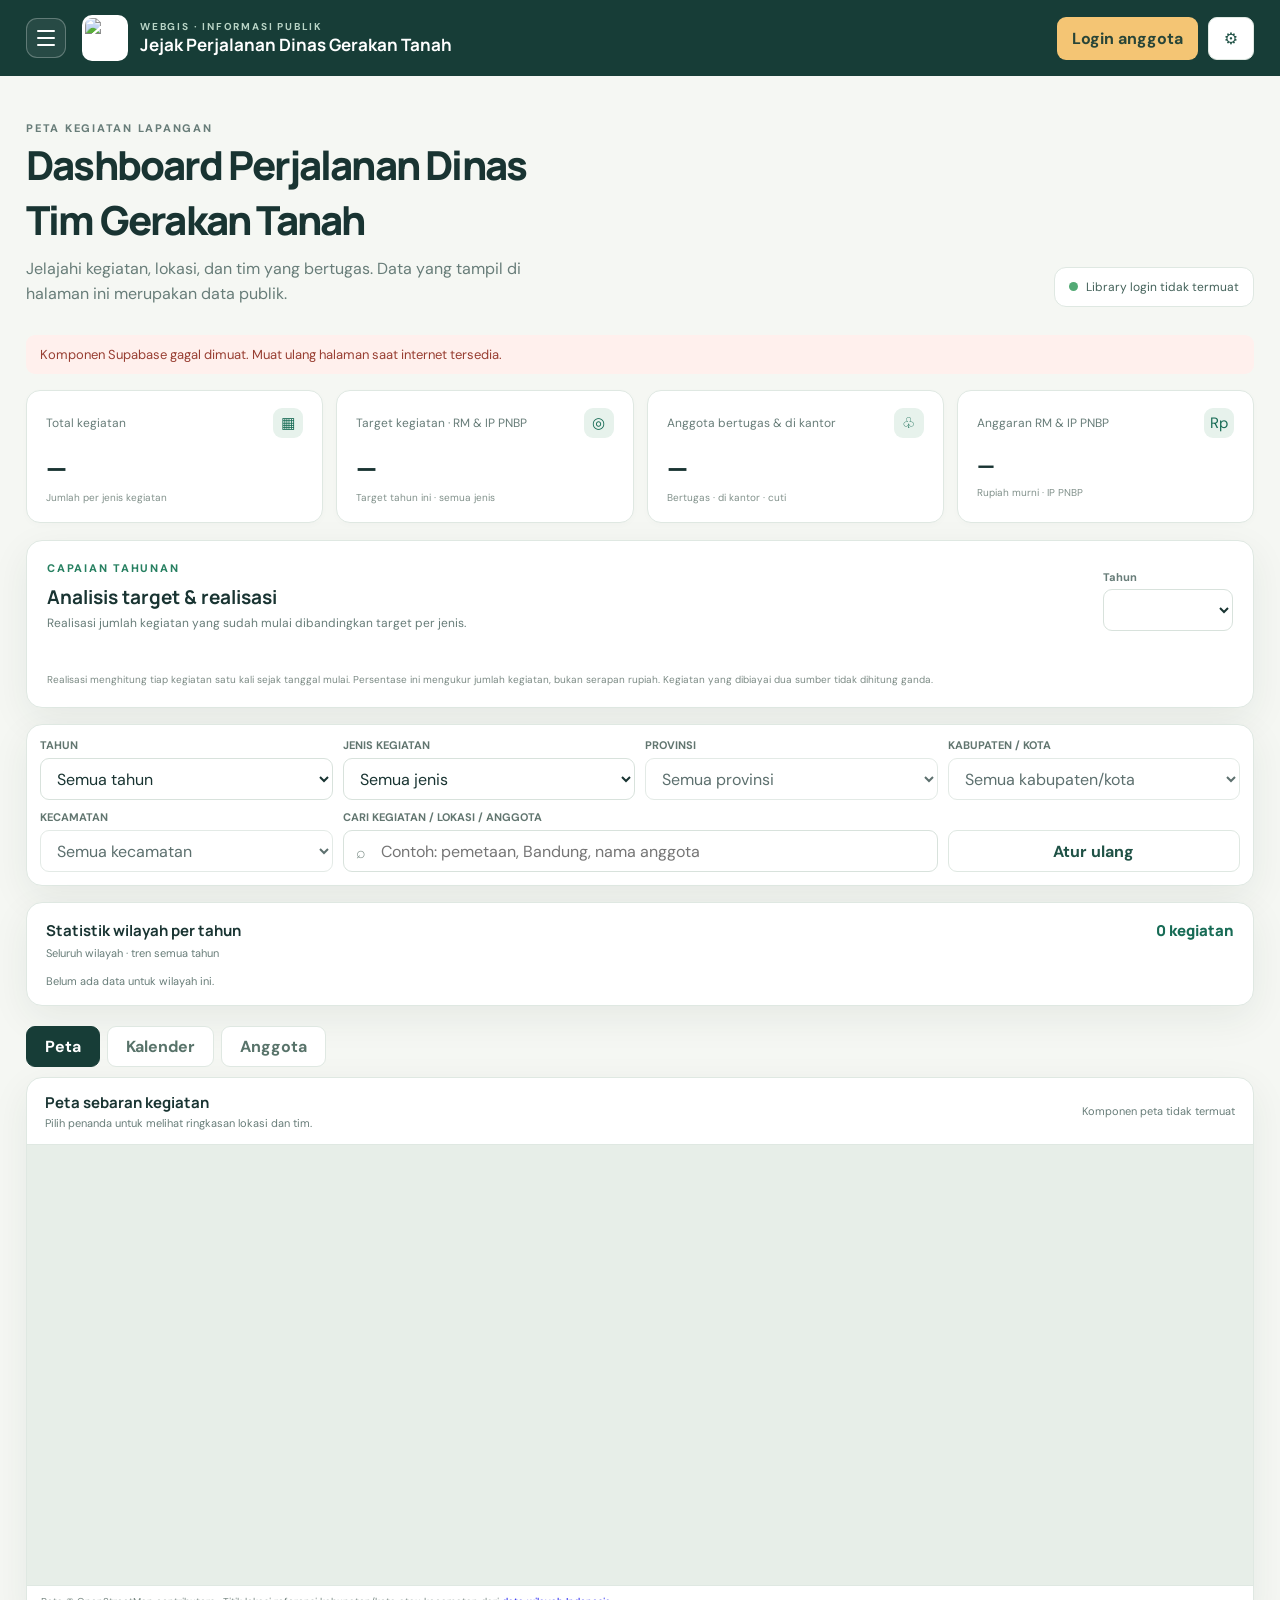
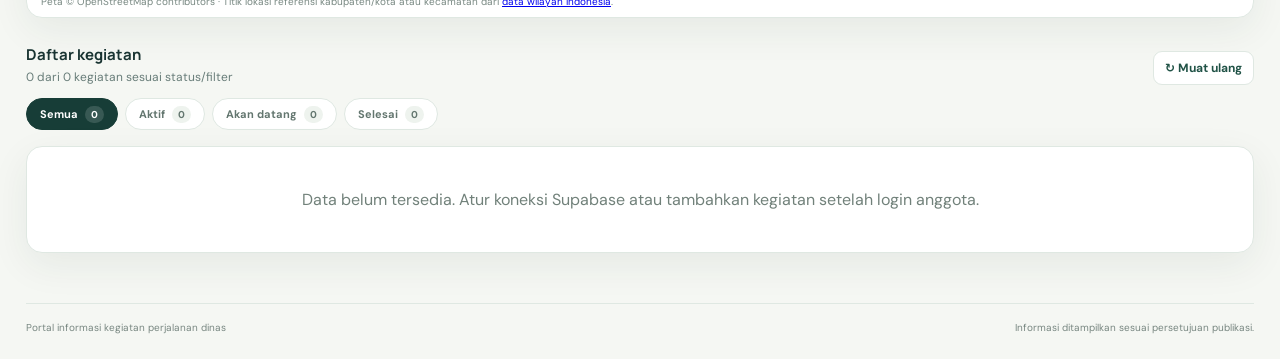
==== commit 88208474: "Add files via upload" ====
--- a/index.html
+++ b/index.html
@@ -14,10 +14,10 @@
 .members-panel{padding:22px;margin:18px 0}.members-head{display:flex;justify-content:space-between;align-items:flex-start;gap:18px}.members-head h2{margin:0;font-size:20px}.members-head p{margin:6px 0 0;color:var(--muted);font-size:13px}.member-totals{display:flex;gap:8px;flex-wrap:wrap}.member-total{padding:7px 10px;border-radius:999px;background:#f2f5f2;font-size:12px;font-weight:700}.member-filters{display:flex;align-items:end;gap:12px;margin:18px 0}.member-search-label{flex:1}.member-filters label{display:grid;gap:6px;color:var(--muted);font-size:12px;font-weight:700}.member-filters select{min-width:145px}.member-grid{display:grid;grid-template-columns:repeat(2,minmax(0,1fr));gap:13px}.member-card{background:#fff;border:1px solid var(--line);border-radius:14px;padding:16px}.member-card-head{display:flex;align-items:center;gap:11px}.member-card-id{min-width:0;flex:1}.member-card-id strong{display:block}.member-card-id small{display:block;color:var(--muted);margin-top:3px}.member-state{border-radius:999px;padding:6px 9px;font-size:11px;font-weight:800;white-space:nowrap}.member-state.on-trip{color:#155c43;background:#e1f3e8}.member-state.at-office{color:#375d80;background:#e8f1fa}.member-state.on-leave{color:#8a5b22;background:#fff2dc}.member-current-trips{margin:12px 0 0;padding:10px 12px;border-radius:10px;background:#f5f8f5;font-size:12px}.member-current-trips strong{display:block;margin-bottom:4px}.member-current-trips p{margin:3px 0;color:#516762}.member-history{border-top:1px solid var(--line);margin-top:13px;padding-top:12px}.member-history-head{display:flex;justify-content:space-between;align-items:center;margin-bottom:9px}.member-history-head strong{font-size:13px}.member-history-head b{font-size:18px;color:var(--green)}.member-type-counts{display:flex;gap:6px;flex-wrap:wrap}.member-type-count{padding:5px 8px;background:#f2f5f2;border-radius:7px;color:#536861;font-size:11px}.member-empty{grid-column:1/-1;padding:22px;text-align:center;color:var(--muted)}
 @media(max-width:700px){.members-head{display:block}.member-totals{margin-top:12px}.member-grid{grid-template-columns:1fr}.member-filters{align-items:stretch;flex-direction:column}.member-filters select{width:100%}}.target-form-grid{display:grid;grid-template-columns:repeat(2,minmax(0,1fr));gap:12px}.target-form-grid label{display:grid;gap:6px;color:var(--muted);font-size:12px;font-weight:700}.target-help{margin:0;color:var(--muted);font-size:12px}.target-modal-box{width:min(760px,100%)}@media(max-width:600px){.target-form-grid{grid-template-columns:1fr}}.target-section-head h3{margin:0;font:700 15px Manrope,sans-serif}.target-section-head p{margin:5px 0 12px;color:var(--muted);font-size:12px}.target-grid-head{grid-template-columns:1.25fr 1fr 1fr;gap:10px;padding:0 10px 6px}.target-row{grid-template-columns:1.25fr 1fr 1fr;gap:10px;align-items:center;padding:8px 10px;border:1px solid var(--line);border-radius:10px;background:#fff}.target-count-cell{display:grid;gap:4px;color:var(--muted);font-size:11px;font-weight:700}.target-count-cell .input{width:100%}.target-form-grid{grid-column:1/-1}.target-type-section{grid-column:1/-1;border:1px solid var(--line);border-radius:12px;padding:14px;background:#fbfcfa}.target-modal-box .form{gap:12px}
 @media(max-width:650px){.wrap{padding-left:14px;padding-right:14px}.nav{height:auto;min-height:68px;align-items:flex-start;padding:12px 0;gap:10px}.brand{min-width:0;gap:8px}.brand-logo{width:34px;height:34px;object-fit:contain}.brand strong{font-size:13px;line-height:1.25}.brand small{font-size:8px}.nav-actions{gap:6px;flex-wrap:wrap;justify-content:flex-end}.nav-actions .btn{padding:8px 9px;font-size:11px}.hero{padding:24px 0 18px;display:block}.hero-badge{display:inline-flex;margin-top:13px;white-space:normal}.stats{grid-template-columns:repeat(2,minmax(0,1fr));gap:8px}.stat{padding:13px}.stat strong{font-size:23px}.filters{grid-template-columns:repeat(2,minmax(0,1fr));gap:8px}.filters .searchfield{grid-column:1/-1}.filters .reset{grid-column:1/-1;width:100%}.view-tabs{overflow-x:auto;white-space:nowrap}.view-tab{padding:9px 13px;flex:0 0 auto}.target-modal-box{padding:16px 13px;border-radius:14px}.target-grid-head{display:none}.target-row{grid-template-columns:repeat(2,minmax(0,1fr));padding:10px}.target-row strong{grid-column:1/-1;font-size:13px}.target-count-cell{font-size:10px}.target-form-grid{grid-template-columns:1fr}.target-modal-box .form-actions{position:sticky;bottom:-16px;padding:12px 0 2px;background:#fff}.target-modal-box .form-actions .btn{min-height:42px;flex:1}}.analysis-panel{padding:20px;margin:0 0 16px}.analysis-head{display:flex;align-items:flex-end;justify-content:space-between;gap:16px;margin-bottom:16px}.analysis-head h2{margin:0;font:700 19px Manrope,sans-serif}.analysis-head p:not(.kicker){margin:5px 0 0;color:var(--muted);font-size:12px}.analysis-head label{display:grid;gap:5px;color:var(--muted);font-size:11px;font-weight:800}.analysis-head select{min-width:130px}.analysis-summary{display:grid;grid-template-columns:repeat(3,minmax(0,1fr));gap:10px;margin-bottom:13px}.analysis-summary-card{border:1px solid var(--line);border-radius:11px;padding:13px;background:#fbfcfa}.analysis-summary-card span{display:block;color:var(--muted);font-size:11px;font-weight:700}.analysis-summary-card strong{display:block;margin:5px 0;font:800 22px Manrope,sans-serif;color:var(--ink)}.analysis-summary-card small{display:block;color:#6e817a;font-size:11px;line-height:1.45}.analysis-type-grid{display:grid;grid-template-columns:repeat(2,minmax(0,1fr));gap:10px}.analysis-type-card{border:1px solid var(--line);border-radius:11px;padding:13px}.analysis-type-title{display:flex;align-items:center;justify-content:space-between;gap:8px;margin-bottom:8px}.analysis-type-title strong{font-size:13px}.analysis-type-title span{color:var(--green);font-size:12px;font-weight:800}.analysis-type-meta{display:flex;flex-wrap:wrap;gap:7px;margin:7px 0;color:#71817b;font-size:10px}.analysis-progress{height:8px;overflow:hidden;border-radius:99px;background:#edf1ed}.analysis-progress span{display:block;height:100%;border-radius:inherit;background:linear-gradient(90deg,#2c8b68,#79bd79)}.analysis-progress.over span{background:#d59a35}.analysis-type-foot{display:flex;justify-content:space-between;gap:8px;margin-top:6px;color:var(--muted);font-size:10px}.analysis-note{margin:12px 0 0;color:#7c8b85;font-size:10px;line-height:1.5}
-@media(max-width:650px){.analysis-panel{padding:14px}.analysis-head{align-items:stretch;flex-direction:column}.analysis-head select{width:100%}.analysis-summary{grid-template-columns:1fr 1fr;gap:7px}.analysis-summary-card{padding:10px}.analysis-summary-card:last-child{grid-column:1/-1}.analysis-summary-card strong{font-size:19px}.analysis-type-grid{grid-template-columns:1fr}.analysis-type-card{padding:12px}.analysis-type-title strong{font-size:12px}}</style>
+@media(max-width:650px){.analysis-panel{padding:14px}.analysis-head{align-items:stretch;flex-direction:column}.analysis-head select{width:100%}.analysis-summary{grid-template-columns:1fr 1fr;gap:7px}.analysis-summary-card{padding:10px}.analysis-summary-card:last-child{grid-column:1/-1}.analysis-summary-card strong{font-size:19px}.analysis-type-grid{grid-template-columns:1fr}.analysis-type-card{padding:12px}.analysis-type-title strong{font-size:12px}}.brand-group{display:flex;align-items:center;gap:16px;min-width:0}.site-menu-wrap{position:relative;flex:0 0 auto}.site-menu-toggle{width:40px;height:40px;display:flex;flex-direction:column;align-items:center;justify-content:center;gap:5px;border:1px solid #ffffff45;border-radius:11px;background:#ffffff12;color:#fff}.site-menu-toggle:hover,.site-menu-toggle[aria-expanded="true"]{background:#ffffff25}.site-menu-toggle span{display:block;width:18px;height:2px;border-radius:2px;background:#fff}.site-menu{position:absolute;z-index:1200;top:49px;left:0;width:245px;padding:7px;background:#fff;border:1px solid var(--line);border-radius:13px;box-shadow:0 14px 38px #071b1740;display:none}.site-menu.open{display:grid;gap:4px}.site-menu a{padding:12px 13px;border-radius:9px;color:#244a40;text-decoration:none;font-weight:700;font-size:13px}.site-menu a:hover,.site-menu a.current{background:#eaf3ed;color:#176b55}.site-menu a:focus-visible{outline:3px solid #83c9a4;outline-offset:1px}@media(max-width:650px){.brand-group{gap:9px}.site-menu-toggle{width:36px;height:36px}.site-menu{width:min(245px,calc(100vw - 36px))}}</style>
 </head>
 <body>
-<header class="top"><div class="wrap nav"><div class="brand"><img class="brand-logo" src="https://esdm.go.id/themes/v2/img/logo-esdm.jpg?v=3" alt="Logo Kementerian ESDM"><div><small>WEBGIS · INFORMASI PUBLIK</small><strong>Jejak Perjalanan Dinas Gerakan Tanah</strong></div></div><div class="nav-actions"><span id="welcome-area" class="welcome-area hidden"><span id="welcome-avatar" class="welcome-avatar">🧭</span>Selamat datang, <strong id="welcome-name"></strong></span><button id="profile-top" class="btn btn-light btn-small hidden" type="button">Profil saya</button><button class="btn btn-main" id="login-toggle">Login anggota</button><button class="btn btn-light hidden" id="logout-top">Keluar</button><button class="btn btn-light" id="settings-toggle" aria-label="Pengaturan Supabase" title="Pengaturan Supabase">⚙</button></div></div></header>
+<header class="top"><div class="wrap nav"><div class="brand-group"><div class="site-menu-wrap"><button id="site-menu-toggle" class="site-menu-toggle" type="button" aria-label="Buka menu halaman" aria-expanded="false" aria-controls="site-menu"><span></span><span></span><span></span></button><nav id="site-menu" class="site-menu" aria-label="Navigasi utama"><a class="current" href="./index.html" aria-current="page">Jejak Perjalanan Dinas</a><a href="./jejak-tanggapan.html">Jejak Tanggapan</a></nav></div><div class="brand"><img class="brand-logo" src="https://esdm.go.id/themes/v2/img/logo-esdm.jpg?v=3" alt="Logo Kementerian ESDM"><div><small>WEBGIS · INFORMASI PUBLIK</small><strong>Jejak Perjalanan Dinas Gerakan Tanah</strong></div></div></div><div class="nav-actions"><span id="welcome-area" class="welcome-area hidden"><span id="welcome-avatar" class="welcome-avatar">🧭</span>Selamat datang, <strong id="welcome-name"></strong></span><button id="profile-top" class="btn btn-light btn-small hidden" type="button">Profil saya</button><button class="btn btn-main" id="login-toggle">Login anggota</button><button class="btn btn-light hidden" id="logout-top">Keluar</button><button class="btn btn-light" id="settings-toggle" aria-label="Pengaturan Supabase" title="Pengaturan Supabase">⚙</button></div></div></header>
 <main class="wrap">
 <section class="hero"><div><p class="kicker">PETA KEGIATAN LAPANGAN</p><h1>Dashboard Perjalanan Dinas<br>Tim Gerakan Tanah</h1><p>Jelajahi kegiatan, lokasi, dan tim yang bertugas. Data yang tampil di halaman ini merupakan data publik.</p></div><div class="hero-badge"><span class="dot"></span><span id="connection-label">Menghubungkan ke Supabase</span></div></section>
 <div id="status" class="status" role="status"></div>
@@ -169,4 +169,6 @@
 render();connect();
 })();
 </script>
-</body></html>+<script>
+(()=>{const b=document.getElementById("site-menu-toggle"),m=document.getElementById("site-menu");if(!b||!m)return;const close=()=>{m.classList.remove("open");b.setAttribute("aria-expanded","false")};b.addEventListener("click",e=>{e.stopPropagation();const open=!m.classList.contains("open");m.classList.toggle("open",open);b.setAttribute("aria-expanded",String(open))});document.addEventListener("click",e=>{if(!m.contains(e.target)&&!b.contains(e.target))close()});document.addEventListener("keydown",e=>{if(e.key==="Escape")close()})})();
+</script></body></html>
